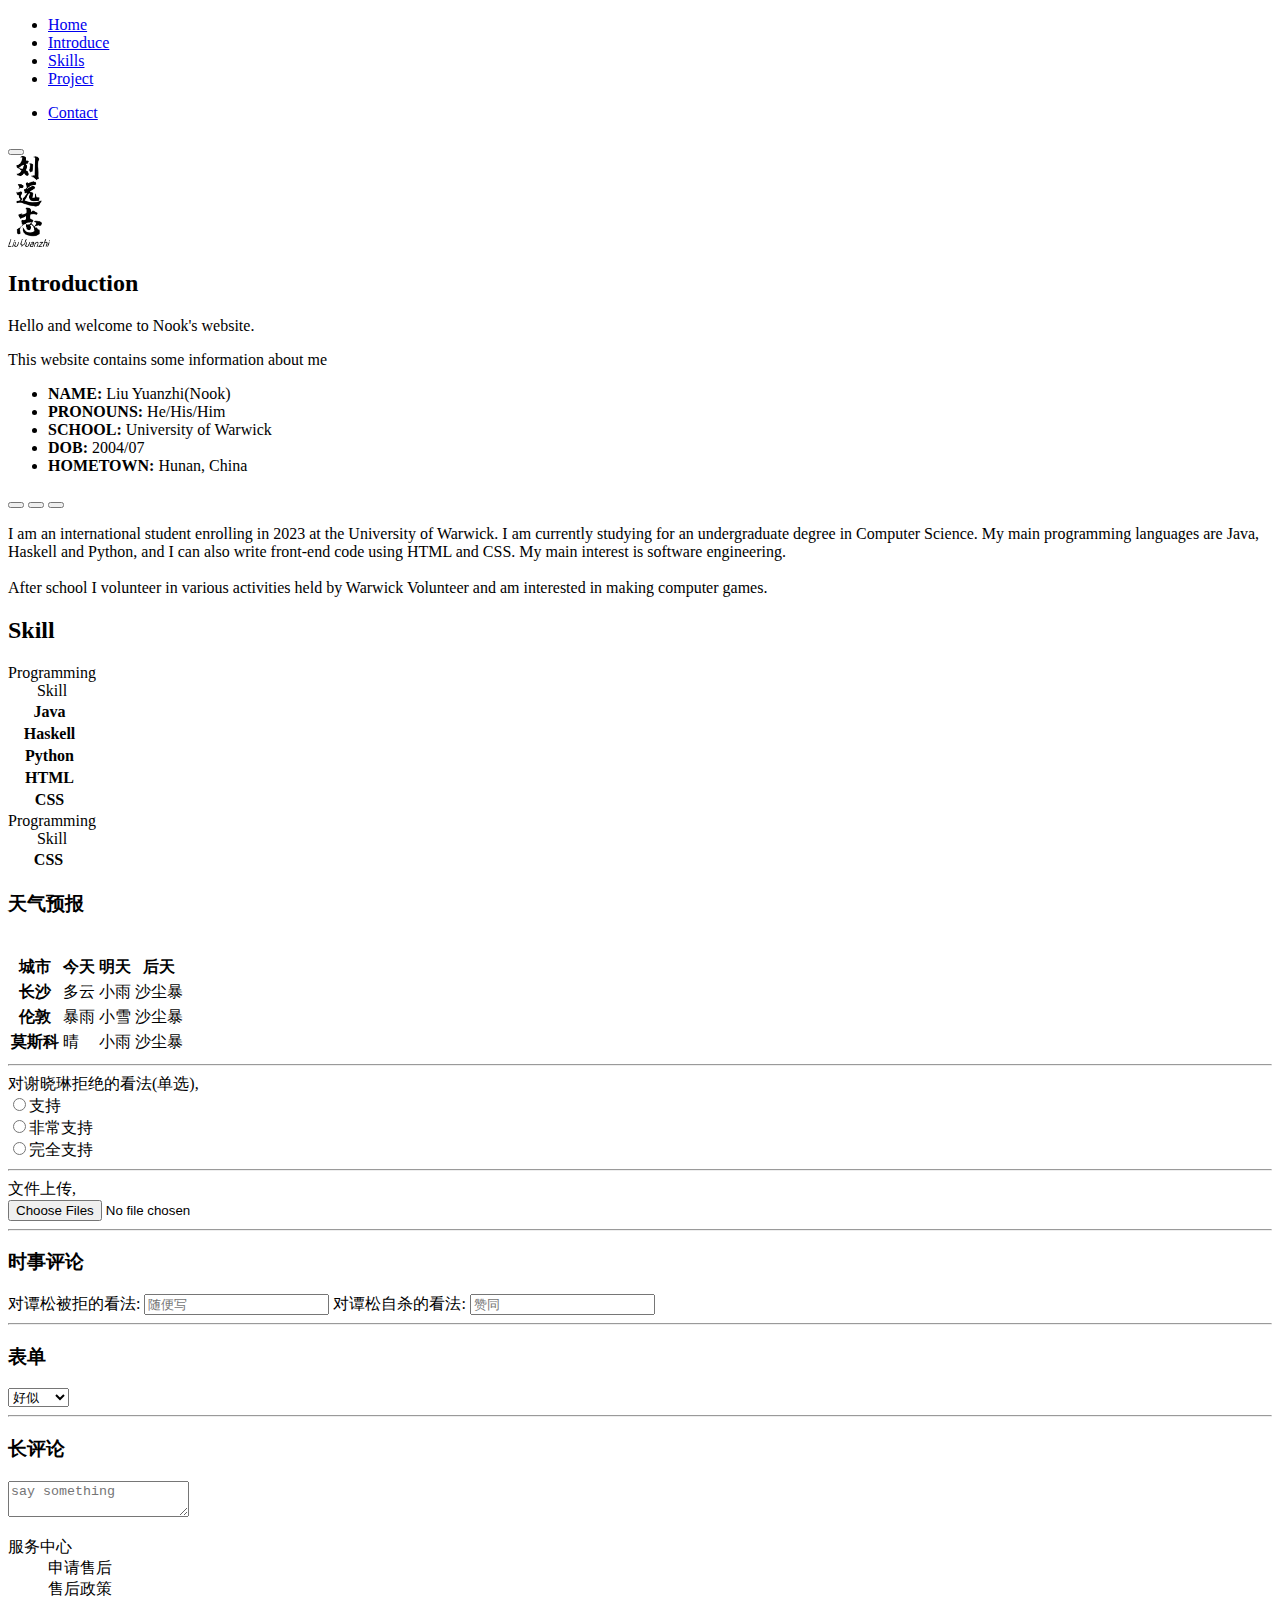
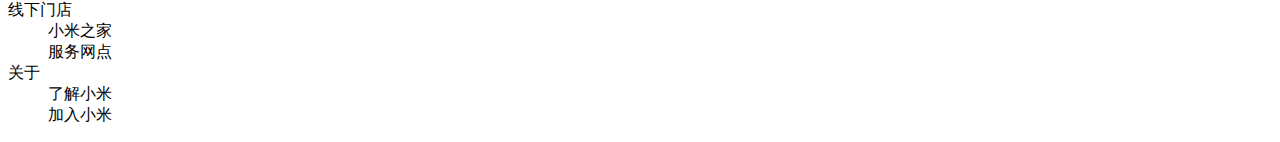
==== index.html @ c507ceda "Add files via upload" ====
<!DOCTYPE html>
<html lang="en">

<!-- Title of page tag/标签页标题-->
<head>
    <meta charset="UTF-8">
    <meta name="viewport" content="width=device-width, initial-scale=1.0">
    <title>Yuanzhi Liu</title>

    <!-- CSS风格文件 -->
    <link href="css/index.css" rel="stylesheet" />

    <!-- 表格文件 -->
    <link href="asset/chart/charts.min.css" rel="stylesheet" />

    <!-- 图标文件 -->
    <link href="asset/css/fontawesome.css" rel="stylesheet" />
    <link href="asset/css/brands.css" rel="stylesheet" />
    <link href="asset/css/regular.css" rel="stylesheet" />
    <link href="asset/css/solid.css" rel="stylesheet" />


</head>


<body>

    <!-- 顶部导航栏(左侧) -->
    <div class="topNavi" id="1">

        <ul class="topLeft">
            <li><a class="home" href="#1">Home</a></li>
            <li><a href="#2">Introduce</a></li>
            <li><a href="#3">Skills</a></li>
            <li><a href="#4">Project</a></li>
        </ul>

        <ul class="topRight">
            <li><a href="contact.html">Contact</a></li>
        </ul>
    </div>

    <!-- 返回顶部按钮 -->
    <div>
        <a href="#1" id="up"><button><i class="fa-solid fa-arrow-up fa-lg"></i></button></a>
    </div>



    <!-- 首页 书法名字 -->
    <div class="name">
        <img src="images/name.png" height="90.5VH" alt="my name" />
    </div>

    <!-- 网页介绍 Introduction -->
    <div class="intro" id="2">
        <h2>Introduction</h2>
            <p>Hello and welcome to Nook's website.</p>
            <p>This website contains some information about me</p>
    </div>

    <!-- 个人介绍 About -->
    <div class="about">

        <!-- 个人介绍 左侧 -->
        <div class="aboutLeft">

            <!-- 信息栏 -->
            <ul>
                <li> <b>NAME:</b>       <span class="tableR">Liu Yuanzhi(Nook)</span></li>
                <li> <b>PRONOUNS:</b>   <span class="tableR">He/His/Him</span></li>
                <li> <b>SCHOOL:</b>     <span class="tableR">University of Warwick</span></li>
                <li> <b>DOB:</b>        <span class="tableR">2004/07</span></li>
                <li> <b>HOMETOWN:</b>   <span class="tableR">Hunan, China</span></li>
            </ul>

            <!-- 按钮栏 -->
            <div class="btn">
                <a href="https://github.com/Nook001"><button><i class="fa-brands fa-github"></i></button></a>
                <a href="https://www.linkedin.com/in/%E8%BF%9C%E5%BF%97-%E5%88%98-539146252/"><button><i class="fa-brands fa-linkedin-in"></i></button></a>
                <a href="mailto:Nook_lyz@outlook.com"><button><i class="fa-regular fa-envelope"></i></button></a>
            </div>
        </div>

        <!-- 个人介绍 右侧 -->
        <p>
            I am an international student enrolling in 2023 at the University of Warwick.
            I am currently studying for an undergraduate degree in Computer Science.
            My main programming languages are Java, Haskell and Python,
            and I can also write front-end code using HTML and CSS.
            My main interest is software engineering.<br><br>

            After school I volunteer in various activities held by Warwick Volunteer and am interested in making computer games.
        </p>
    </div>

    <!-- LeetCode数据 -->
    <div class="skill">
        <h2>Skill</h2>

        <div class="chart">

            <table class="charts-css bar show-labels show-primary-axis data-spacing-5">
                <caption>Programming Skill</caption>
                <tbody>
                    <tr>
                        <th scope="row"> Java </th>
                        <td style="--size: 0.85;"></td>
                    </tr>

                    <tr>
                        <th scope="row"> Haskell </th>
                        <td style="--size: 0.7;"></td>
                    </tr>

                    <tr>
                        <th scope="row"> Python </th>
                        <td style="--size: 0.67;"></td>
                    </tr>

                    <tr>
                        <th scope="row"> HTML </th>
                        <td style="--size: 0.65;"></td>
                    </tr>

                    <tr>
                        <th scope="row"> CSS </th>
                        <td style="--size: 0.65;"></td>
                    </tr>
                </tbody>
            </table>

            <table class="charts-css bar show-labels show-primary-axis data-spacing-5">
                <caption>Programming Skill</caption>
                <tbody>
                    <tr>
                        <th scope="row"> CSS </th>
                        <td style="--size: 0.65;"></td>
                    </tr>
                </tbody>
            </table>

        </div>

    </div>

    <h3>天气预报</h3>
    <table>
        <thead>
        <tr>
            <th>城市</th>
            <th>今天</th>
            <th>明天</th>
            <th>后天</th>
        </tr>
        </thead>

        <tbody>
        <tr>
            <th>长沙</th>
            <td>多云</td>
            <td>小雨</td>
            <td>沙尘暴</td>
        </tr>
            
        <tr>
            <th>伦敦</th>
            <td>暴雨</td>
            <td>小雪</td>
            <td>沙尘暴</td>
        </tr>

        <tr>
            <th>莫斯科</th>
            <td>晴</td>
            <td>小雨</td>
            <td>沙尘暴</td>
        </tr>
        </tbody><br>
    </table><hr>




    对谢晓琳拒绝的看法(单选),<br>
    <label><input type="radio" name="refuse" id="4">支持</label><br>
    <label><input type="radio" name="refuse" id="5">非常支持</label><br>
    <label><input type="radio" name="refuse" id="6">完全支持</label><hr>
        
    文件上传,<br>
    <input type="file" multiple><hr>


    <h3>时事评论</h3>
        对谭松被拒的看法: <input type="text" placeholder="随便写">
        对谭松自杀的看法: <input type="text" placeholder="赞同"><hr>


    <h3>表单</h3>
    <select>
        <option selected>好似</option>
        <option>好似喵</option>
        <option>好似捏</option>
    </select><hr>


    <h3>长评论</h3>
    <textarea placeholder="say something"></textarea>


    <dl>
        <dt>服务中心</dt>
        <dd>申请售后</dd>
        <dd>售后政策</dd>

        <dt>线下门店</dt>
        <dd>小米之家</dd>
        <dd>服务网点</dd>

        <dt>关于</dt>
        <dd>了解小米</dd>
        <dd>加入小米</dd>
    </dl>

    <script src="js/index.js"></script>
</body>
</html>
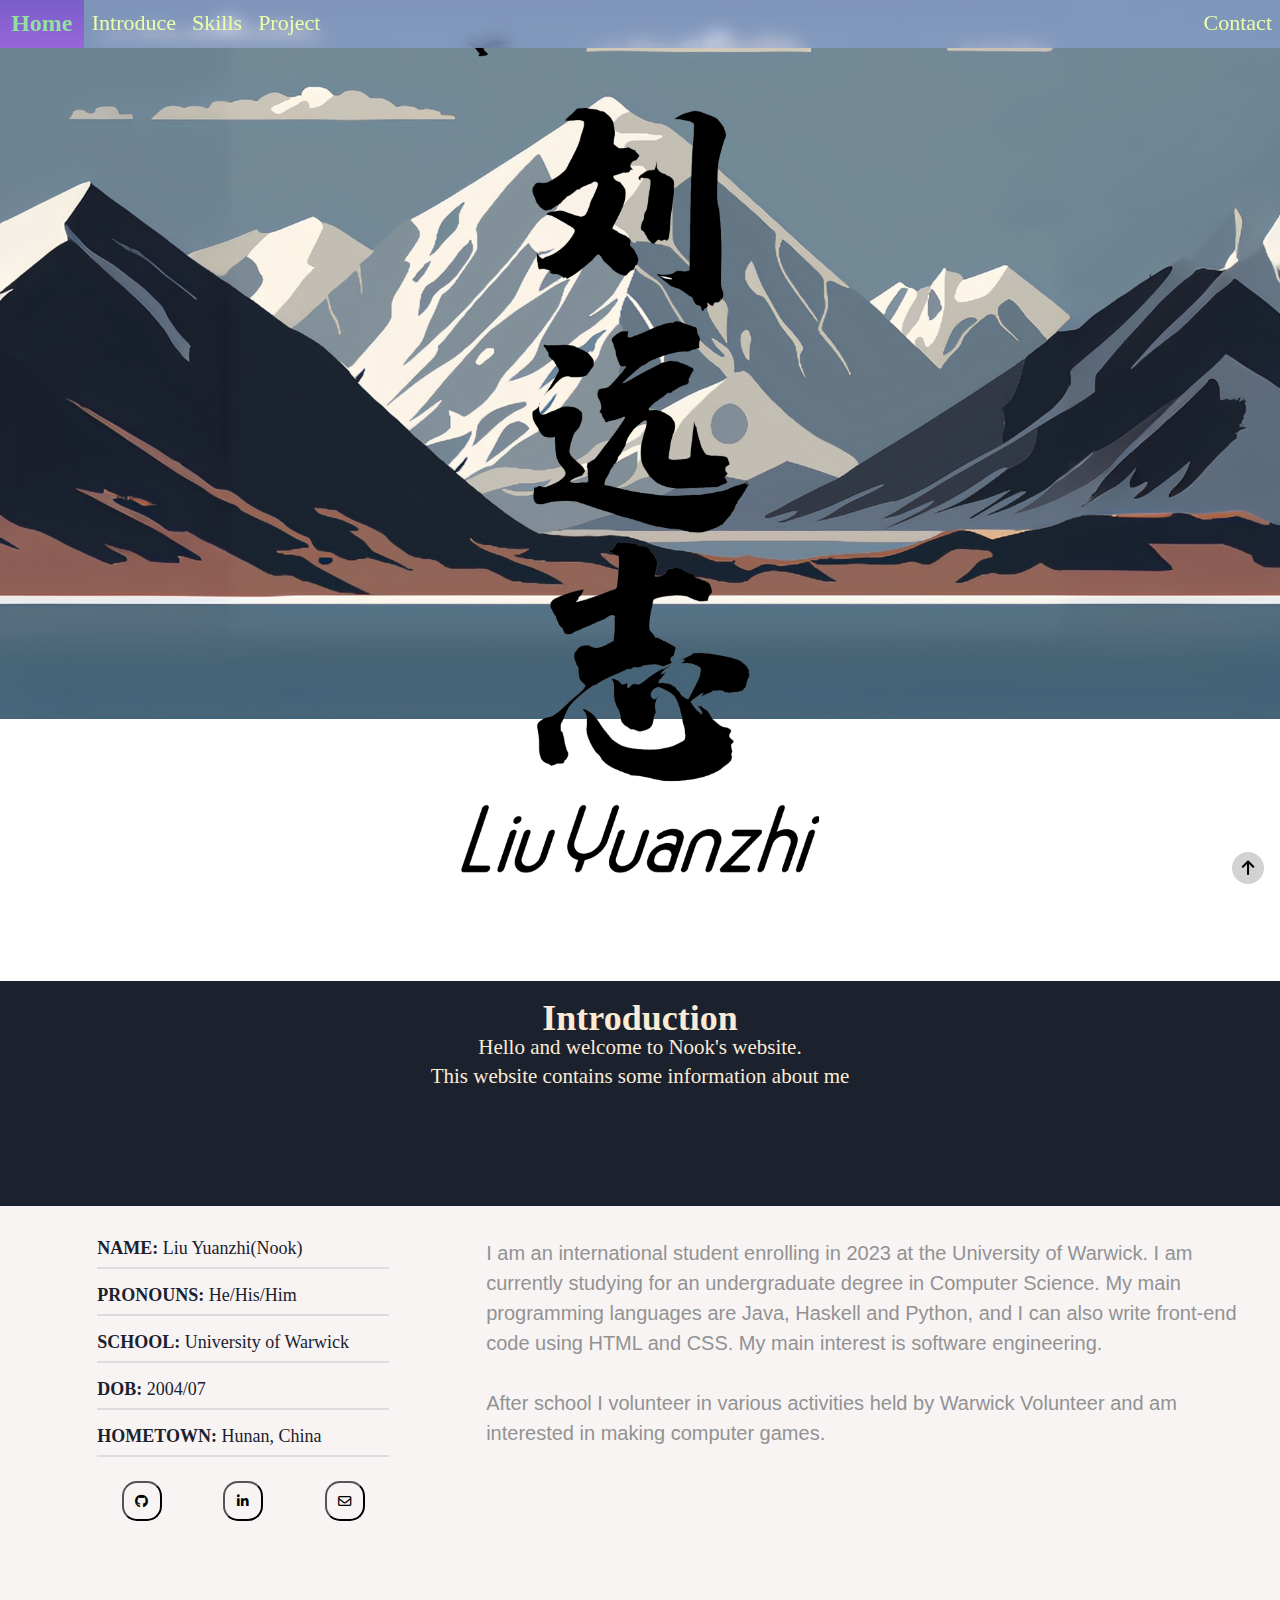
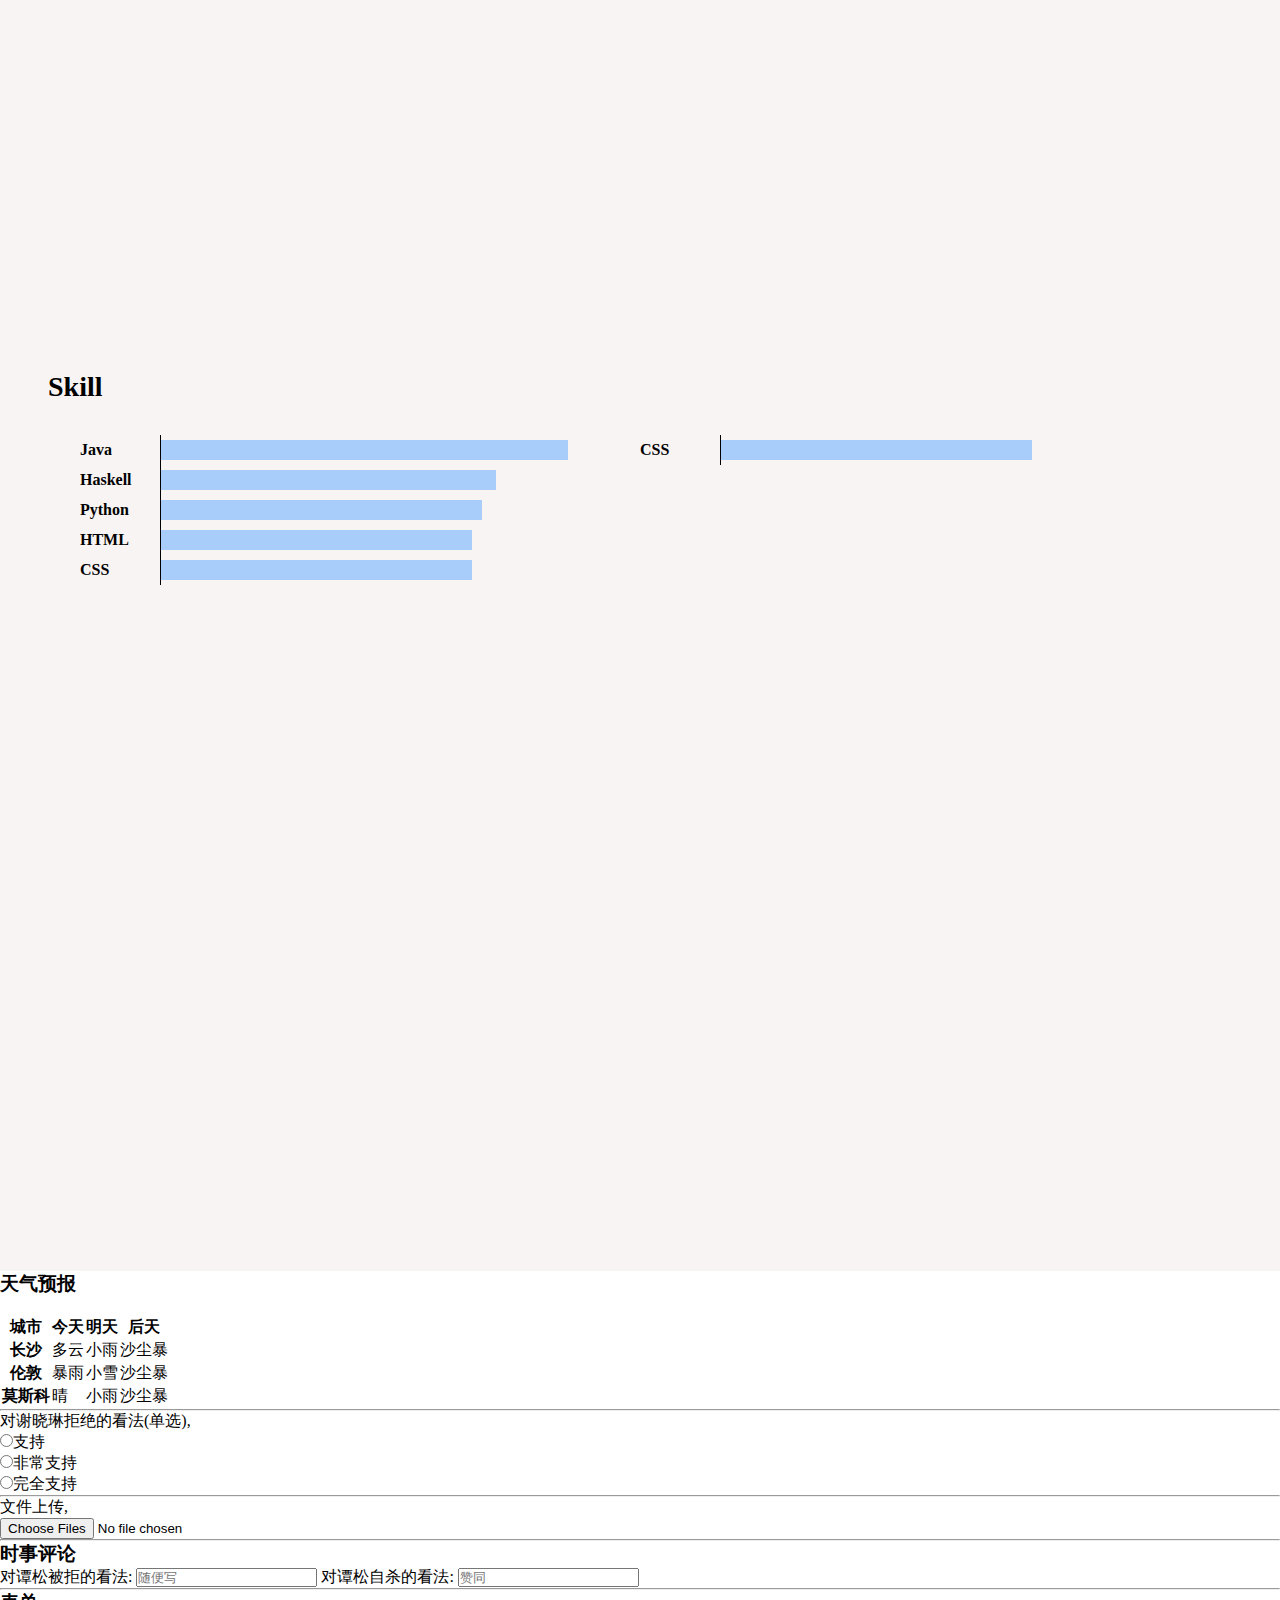
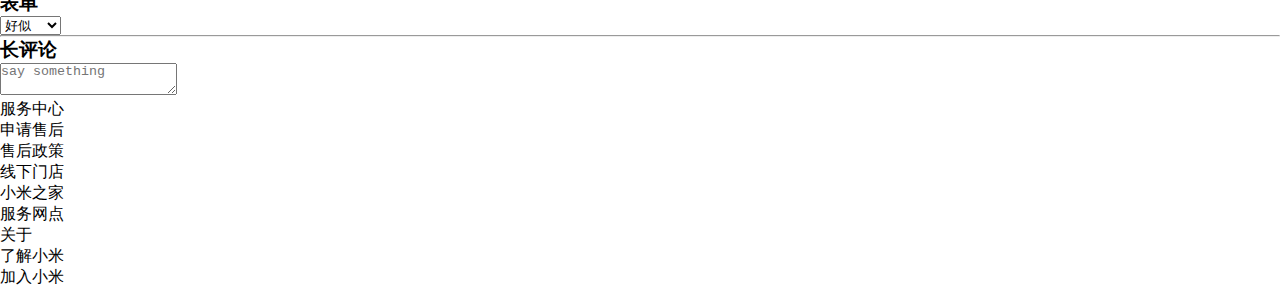
==== commit c2f33056: "Add files via upload" ====
--- a/index.html
+++ b/index.html
@@ -95,7 +95,7 @@
     </div>
 
     <!-- LeetCode数据 -->
-    <div class="skill">
+    <div class="skill" id="3">
         <h2>Skill</h2>
 
         <div class="chart">
--- a/css/index.css
+++ b/css/index.css
@@ -0,0 +1,301 @@
+html,body{
+    width: 100%;
+    height: 100%;
+    scroll-behavior: smooth;
+}
+
+
+
+/*
+背景图片
+*/
+body {
+    background-image: url("../images/moutain2.png");
+    background-size: 100% auto;
+    background-repeat: no-repeat;
+    background-position: top center;
+    background-attachment: fixed;
+}
+
+
+/*
+顶部导航栏(左侧)
+*/
+.topNavi {
+    display: flex;
+    justify-content: space-between;
+    /* 位置固定在顶部 */
+    position: absolute;
+    /* 填充宽度 高度*/
+    width: 100%;
+    height: 3rem;
+    /* 背景框毛玻璃效果 */
+    backdrop-filter: blur(8px);
+    -webkit-backdrop-filter: blur(8px);
+    /* 背景框颜色 */
+    background-color: rgb(144,168,225, 0.5);
+}
+.topLeft {
+    /* 左侧占比 */
+    flex: 1;
+    /* 横向排列 */
+    display: flex;
+    flex-direction: row;
+    /* 去除点 */
+    list-style: none;
+    /* 高度 */
+    height: 3rem;
+}
+.topLeft li {
+    height: 3rem;
+}
+/* Home键背景 */
+.topLeft li:first-child {
+    background: linear-gradient(rgb(114, 41, 214, 0.5), rgb(170, 70, 238, 0.6));  /* 背景色 */
+}
+/* Home键 属性 */
+.topLeft li:first-child a {
+    display: block;
+    padding: 0.65rem 0.7rem;   /* 文字 高度/宽度 */
+    color: #90E1A0;             /* 文字颜色 */
+    font: bold 24px STXihei, "Microsoft YaHei";
+    text-decoration: none;
+}
+.topRight {
+    /* 右侧占比 */
+    flex: 1;
+    /* 横向排列 */
+    float: right;
+    /* 去除点 */
+    list-style: none;
+    /* 高度 */
+    height: 3rem;
+    /* 右侧对齐 */
+    display: flex;
+    justify-content: flex-end;
+}
+.topRight li {
+    height: 3rem;
+}
+/* 其他按键 属性 */
+.topNavi a {
+    transition: all 400ms;
+    display: block;     /* 把链接显示为块元素可使整个链接区域可点击 */
+    padding: 0.65rem 0.5rem;   /* 文字 高度/宽度 */
+    color: #ecffa8;     /* 文字颜色 */
+    font: 22px STXihei, "Microsoft YaHei";
+    text-decoration-line: none;     /* 去除下划线 */
+}
+/* 其他按键 选中效果 */
+.topNavi a:hover:not(.home){
+    height: 1.7rem;
+    /* 圆角 */
+    border-radius: 30px;
+    /* 背景变色 */
+    background-color: rgb(106, 136, 205);
+    /* 下划线 */
+    text-decoration: underline #ecffa8;
+    /* 动画时间 */
+    transition: all 250ms;
+}
+
+
+
+/*
+回到顶部
+*/
+/* 位置 */
+#up {
+    position: fixed;
+    bottom: 1rem;
+    right: 1rem;
+}
+/* 大小 */
+#up button {
+    height: 2rem;
+    width: 2rem;
+    border-radius: 3rem;
+    border-color: rgb(174, 174, 174, 0);
+    background-color: rgb(210, 210, 210);
+    cursor: pointer;
+}
+/* 选中效果 */
+#up button:hover {
+    background-color: rgb(57, 57, 57);
+    color: white;
+}
+
+
+/*
+书法名字
+*/
+.name {
+    height: 85VH;
+    padding: 12VH;
+    text-align: center;
+}
+.name img {
+    padding: 0;
+    height: 89.5VH;
+    max-height: 100%;
+}
+
+
+
+/*
+网页介绍 Introduction
+*/
+/* 介绍 背景 */
+.intro {
+    height: 25VH;
+    background-color: rgb(27, 33, 45);     /* 背景色 */
+}
+/* 介绍 标题 */
+.intro h2 {
+    padding-top: 1rem;  /* 离边框顶部高度 */
+    width: 100%;    /* 宽度 */
+    height: 2rem;   /* 高度 */
+    text-align: center;     /* 居中 */
+    font: bold 36px STXihei, "Microsoft YaHei";    /* 字体 */
+    color: antiquewhite;
+}
+/* 介绍 内容 */
+.intro p {
+    padding-top: 0.5rem;
+    width: 100%;
+    text-align: center;
+    font: 21px/1.0 STXihei, "Microsoft YaHei";
+    color: antiquewhite;
+}
+
+
+/*
+个人介绍 About
+*/
+/* 介绍 背景 */
+.about {
+    display: flex;
+    width: 100%;
+    height: 85VH;
+    margin: 0;
+    padding: 0;
+    background-color: rgb(248,244,244);     /* 背景色 */
+}
+/* 介绍 左侧 */
+.aboutLeft {
+    flex: 1;
+    margin-top: 1rem;  /* 离边框顶部距离 */
+    width: 100%;
+}
+/* 信息栏 */
+.about ul {
+    width: 60%;      /* 总宽度 */
+    margin: 0 20%;   /* 两侧空白 */
+}
+.about li {
+    list-style: none;   /* 去除li的点 */
+    padding-top: 1rem;  /* 行距 */
+    padding-bottom: 0.5rem; /* 下划线距离 */
+    text-align: left;   /* 左侧对齐 */
+    font: 18px STXihei, "Microsoft YaHei";
+    color: rgb(27, 33, 45);
+    border-bottom: 2px solid rgb(220,220,220);  /* 下划线 */
+}
+/* 按钮栏 位置*/
+.btn {
+    margin: 1.5rem 25%;
+    display: flex;
+    justify-content: space-between; /* 均匀排列 */
+}
+/* 按钮栏 属性 */
+.btn button {
+    height: 2.5rem;
+    width: 2.5rem;
+    cursor: pointer;
+    background-color: rgb(248,244,244);
+    border-radius: 15px;    /* 圆角 */
+    border-color: black;    /* 边框颜色 */
+    transition: all 270ms;  /* 动画速度 */
+}
+/* 按钮栏 选中效果 */
+.btn button:hover {
+    color: white;
+    background-color: black;
+    transform: scale(1.25) translateY(-5px);    /* 放大 上移 */
+    transition: all 270ms;
+}
+/* 介绍 右侧 */
+.about p {
+    flex: 1.6;  /* Set left-right ratio in golden ratio 1:1.6 */
+    width: 100%;
+    margin-left: 0;
+    margin-right: 1rem;
+    margin-top: 2rem;
+    text-align: left;   /* 左侧对齐 */
+    font: 20px/1.5 Tahoma,Helvetica,Arial,'宋体',sans-serif;
+    color: rgb(146,146,146);
+    overflow: hidden;
+}
+/* slide in anime */
+.about-l-animation {
+    animation: slideL 1.3s 1;
+}
+.about-p-animation {
+    /* 动画 */
+    animation: slideP 1.3s 1;
+}
+@keyframes slideP {
+    from {
+        margin-top: 10%;
+        opacity: 0;
+    }
+    to {
+        margin-top: 2rem;
+        opacity: 100%;
+    }
+}
+@keyframes slideL {
+    from {
+        margin-top: 10%;
+        opacity: 0;
+    }
+    to {
+        margin-top: 1rem;
+        opacity: 100%;
+    }
+}
+
+/*
+LeetCode数据
+*/
+/*  */
+.skill {
+    width: 100%;
+    height: 100VH;
+    margin: 0;
+    background-color: rgb(248,244,244);     /* 背景色 */
+}
+.skill h2 {
+    margin-left: 3rem;
+    font: bold 28px STXihei, "Microsoft YaHei";    /* 字体 */
+}
+
+.chart {
+    display: flex;
+    justify-content: space-between;
+
+    margin: 2rem 5rem;
+}
+
+.chart .bar {
+    --color: rgba(90,165,255,0.5);
+}
+
+
+
+
+
+*{
+    margin: 0;
+    padding: 0;
+}
--- a/asset/chart/charts.min.css
+++ b/asset/chart/charts.min.css
@@ -0,0 +1 @@
+@property --color-1{syntax:"<color>";initial-value:transparent;inherits:true}@property --color-2{syntax:"<color>";initial-value:transparent;inherits:true}@property --color-3{syntax:"<color>";initial-value:transparent;inherits:true}@property --color-4{syntax:"<color>";initial-value:transparent;inherits:true}@property --color-5{syntax:"<color>";initial-value:transparent;inherits:true}@property --color-6{syntax:"<color>";initial-value:transparent;inherits:true}@property --color-7{syntax:"<color>";initial-value:transparent;inherits:true}@property --color-8{syntax:"<color>";initial-value:transparent;inherits:true}@property --color-9{syntax:"<color>";initial-value:transparent;inherits:true}@property --color-10{syntax:"<color>";initial-value:transparent;inherits:true}@property --color{syntax:"<color>";inherits:true}@property --chart-bg-color{syntax:"<color>";inherits:true}@property --aspect-ratio{syntax:"<ratio>";initial-value:auto;inherits:true}@property --labels-size{syntax:"<length>";initial-value:0;inherits:true}@property --labels-align-block{syntax:"<string>";inherits:true}@property --labels-align-inline{syntax:"<string>";inherits:true}@property --primary-axis-width{syntax:"<length>";initial-value:1px;inherits:true}@property --secondary-axes-width{syntax:"<length>";initial-value:1px;inherits:true}@property --data-axes-width{syntax:"<length>";initial-value:1px;inherits:true}@property --legend-border-width{syntax:"<length>";initial-value:1px;inherits:true}@property --primary-axis-style{syntax:"<line-style>";initial-value:solid;inherits:true}@property --secondary-axes-style{syntax:"<line-style>";initial-value:solid;inherits:true}@property --data-axes-style{syntax:"<line-style>";initial-value:solid;inherits:true}@property --legend-border-style{syntax:"<line-style>";initial-value:solid;inherits:true}@property --primary-axis-color{syntax:"<color>";initial-value:transparent;inherits:true}@property --secondary-axes-color{syntax:"<color>";initial-value:transparent;inherits:true}@property --data-axes-color{syntax:"<color>";initial-value:transparent;inherits:true}@property --legend-border-color{syntax:"<color>";initial-value:transparent;inherits:true}@property --start{syntax:"<number>";inherits:true}@property --end{syntax:"<number>";inherits:true}@property --size{syntax:"<number>";inherits:true}@property --line-size{syntax:"<number>";inherits:true}.charts-css{--color-1:rgba(240,50,50,.75);--color-2:rgba(255,180,50,.75);--color-3:rgba(255,220,90,.75);--color-4:rgba(100,210,80,.75);--color-5:rgba(90,165,255,.75);--color-6:rgba(170,90,240,.75);--color-7:hsla(0,0%,71%,.75);--color-8:hsla(0,0%,43%,.75);--color-9:hsla(40,26%,55%,.75);--color-10:rgba(130,50,20,.75);--chart-bg-color:#f5f5f5;--primary-axis-color:#000;--primary-axis-style:solid;--primary-axis-width:1px;--secondary-axes-color:rgba(0,0,0,.15);--secondary-axes-style:solid;--secondary-axes-width:1px;--data-axes-color:rgba(0,0,0,.15);--data-axes-style:solid;--data-axes-width:1px;--legend-border-color:#c8c8c8;--legend-border-style:solid;--legend-border-width:1px;border:0;display:block;height:100%;margin:0 auto;padding:0;position:relative;-webkit-print-color-adjust:exact;print-color-adjust:exact;width:100%}.charts-css,.charts-css *,.charts-css ::after,.charts-css ::before,.charts-css::after,.charts-css::before{-webkit-box-sizing:border-box;box-sizing:border-box}table.charts-css{background-color:transparent;border-collapse:collapse;border-spacing:0;empty-cells:show;overflow:initial}table.charts-css caption,table.charts-css colgroup,table.charts-css tbody,table.charts-css td,table.charts-css th,table.charts-css thead,table.charts-css tr{background-color:transparent;border:0;display:block;margin:0;padding:0}.charts-css.area.show-labels th.hide-label,.charts-css.area.show-labels tr.hide-label th,.charts-css.area:not(.show-labels) tbody tr th,.charts-css.bar.show-labels th.hide-label,.charts-css.bar.show-labels tr.hide-label th,.charts-css.bar:not(.show-labels) tbody tr th,.charts-css.column.show-labels th.hide-label,.charts-css.column.show-labels tr.hide-label th,.charts-css.column:not(.show-labels) tbody tr th,.charts-css.hide-data .data,.charts-css.hide-data .data:not(:focus):not(:focus-within),.charts-css.line.show-labels th.hide-label,.charts-css.line.show-labels tr.hide-label th,.charts-css.line:not(.show-labels) tbody tr th,.charts-css.pie tbody tr th,.charts-css.polar tbody tr,.charts-css.radar tbody tr,.charts-css.radial tbody tr,.charts-css:not(.show-heading) caption,table.charts-css colgroup,table.charts-css tfoot,table.charts-css thead{clip:rect(0,0,0,0);border:0;-webkit-clip-path:inset(50%);clip-path:inset(50%);height:1px;margin:-1px;overflow:hidden;padding:0;position:absolute;white-space:nowrap;width:1px}table.charts-css tbody{position:relative}ol.charts-css,ul.charts-css{list-style-type:none}ol.charts-css li,ul.charts-css li{border:0;margin:0;padding:0}.charts-css.show-heading caption{display:block;width:100%}.charts-css.area tbody tr td:nth-of-type(10n+1)::before,.charts-css.bar tbody tr:nth-of-type(10n+1) td,.charts-css.bar.multiple tbody tr td:nth-of-type(10n+1),.charts-css.column tbody tr:nth-of-type(10n+1) td,.charts-css.column.multiple tbody tr td:nth-of-type(10n+1),.charts-css.line tbody tr td:nth-of-type(10n+1)::before{background:var(--color,var(--color-1))}.charts-css.pie tbody tr:nth-of-type(10n+1) td,.charts-css.pie.multiple tbody tr td:nth-of-type(10n+1){--c:var(--color,var(--color-1,transparent))}.charts-css.area tbody tr td:nth-of-type(10n+2)::before,.charts-css.bar tbody tr:nth-of-type(10n+2) td,.charts-css.bar.multiple tbody tr td:nth-of-type(10n+2),.charts-css.column tbody tr:nth-of-type(10n+2) td,.charts-css.column.multiple tbody tr td:nth-of-type(10n+2),.charts-css.line tbody tr td:nth-of-type(10n+2)::before{background:var(--color,var(--color-2))}.charts-css.pie tbody tr:nth-of-type(10n+2) td,.charts-css.pie.multiple tbody tr td:nth-of-type(10n+2){--c:var(--color,var(--color-2,transparent))}.charts-css.area tbody tr td:nth-of-type(10n+3)::before,.charts-css.bar tbody tr:nth-of-type(10n+3) td,.charts-css.bar.multiple tbody tr td:nth-of-type(10n+3),.charts-css.column tbody tr:nth-of-type(10n+3) td,.charts-css.column.multiple tbody tr td:nth-of-type(10n+3),.charts-css.line tbody tr td:nth-of-type(10n+3)::before{background:var(--color,var(--color-3))}.charts-css.pie tbody tr:nth-of-type(10n+3) td,.charts-css.pie.multiple tbody tr td:nth-of-type(10n+3){--c:var(--color,var(--color-3,transparent))}.charts-css.area tbody tr td:nth-of-type(10n+4)::before,.charts-css.bar tbody tr:nth-of-type(10n+4) td,.charts-css.bar.multiple tbody tr td:nth-of-type(10n+4),.charts-css.column tbody tr:nth-of-type(10n+4) td,.charts-css.column.multiple tbody tr td:nth-of-type(10n+4),.charts-css.line tbody tr td:nth-of-type(10n+4)::before{background:var(--color,var(--color-4))}.charts-css.pie tbody tr:nth-of-type(10n+4) td,.charts-css.pie.multiple tbody tr td:nth-of-type(10n+4){--c:var(--color,var(--color-4,transparent))}.charts-css.area tbody tr td:nth-of-type(10n+5)::before,.charts-css.bar tbody tr:nth-of-type(10n+5) td,.charts-css.bar.multiple tbody tr td:nth-of-type(10n+5),.charts-css.column tbody tr:nth-of-type(10n+5) td,.charts-css.column.multiple tbody tr td:nth-of-type(10n+5),.charts-css.line tbody tr td:nth-of-type(10n+5)::before{background:var(--color,var(--color-5))}.charts-css.pie tbody tr:nth-of-type(10n+5) td,.charts-css.pie.multiple tbody tr td:nth-of-type(10n+5){--c:var(--color,var(--color-5,transparent))}.charts-css.area tbody tr td:nth-of-type(10n+6)::before,.charts-css.bar tbody tr:nth-of-type(10n+6) td,.charts-css.bar.multiple tbody tr td:nth-of-type(10n+6),.charts-css.column tbody tr:nth-of-type(10n+6) td,.charts-css.column.multiple tbody tr td:nth-of-type(10n+6),.charts-css.line tbody tr td:nth-of-type(10n+6)::before{background:var(--color,var(--color-6))}.charts-css.pie tbody tr:nth-of-type(10n+6) td,.charts-css.pie.multiple tbody tr td:nth-of-type(10n+6){--c:var(--color,var(--color-6,transparent))}.charts-css.area tbody tr td:nth-of-type(10n+7)::before,.charts-css.bar tbody tr:nth-of-type(10n+7) td,.charts-css.bar.multiple tbody tr td:nth-of-type(10n+7),.charts-css.column tbody tr:nth-of-type(10n+7) td,.charts-css.column.multiple tbody tr td:nth-of-type(10n+7),.charts-css.line tbody tr td:nth-of-type(10n+7)::before{background:var(--color,var(--color-7))}.charts-css.pie tbody tr:nth-of-type(10n+7) td,.charts-css.pie.multiple tbody tr td:nth-of-type(10n+7){--c:var(--color,var(--color-7,transparent))}.charts-css.area tbody tr td:nth-of-type(10n+8)::before,.charts-css.bar tbody tr:nth-of-type(10n+8) td,.charts-css.bar.multiple tbody tr td:nth-of-type(10n+8),.charts-css.column tbody tr:nth-of-type(10n+8) td,.charts-css.column.multiple tbody tr td:nth-of-type(10n+8),.charts-css.line tbody tr td:nth-of-type(10n+8)::before{background:var(--color,var(--color-8))}.charts-css.pie tbody tr:nth-of-type(10n+8) td,.charts-css.pie.multiple tbody tr td:nth-of-type(10n+8){--c:var(--color,var(--color-8,transparent))}.charts-css.area tbody tr td:nth-of-type(10n+9)::before,.charts-css.bar tbody tr:nth-of-type(10n+9) td,.charts-css.bar.multiple tbody tr td:nth-of-type(10n+9),.charts-css.column tbody tr:nth-of-type(10n+9) td,.charts-css.column.multiple tbody tr td:nth-of-type(10n+9),.charts-css.line tbody tr td:nth-of-type(10n+9)::before{background:var(--color,var(--color-9))}.charts-css.pie tbody tr:nth-of-type(10n+9) td,.charts-css.pie.multiple tbody tr td:nth-of-type(10n+9){--c:var(--color,var(--color-9,transparent))}.charts-css.area tbody tr td:nth-of-type(10n+10)::before,.charts-css.bar tbody tr:nth-of-type(10n+10) td,.charts-css.bar.multiple tbody tr td:nth-of-type(10n+10),.charts-css.column tbody tr:nth-of-type(10n+10) td,.charts-css.column.multiple tbody tr td:nth-of-type(10n+10),.charts-css.line tbody tr td:nth-of-type(10n+10)::before{background:var(--color,var(--color-10))}.charts-css.pie tbody tr:nth-of-type(10n+10) td,.charts-css.pie.multiple tbody tr td:nth-of-type(10n+10){--c:var(--color,var(--color-10,transparent))}.charts-css .data{display:-webkit-box;display:-ms-flexbox;display:flex}.charts-css.show-data-on-hover .data{opacity:0;-webkit-transition-duration:.3s;transition-duration:.3s}.charts-css.pie.show-data-on-hover tbody:hover .data,.charts-css.polar.show-data-on-hover tbody:hover .data,.charts-css.radar.show-data-on-hover tbody:hover .data,.charts-css.radial.show-data-on-hover tbody:hover .data,.charts-css.show-data-on-hover tr:hover .data{opacity:1;-webkit-transition-duration:.3s;transition-duration:.3s}.charts-css.bar.data-center tbody tr td,.charts-css.column.data-center tbody tr td{--data-position:center}.charts-css.bar.data-end.reverse tbody tr td,.charts-css.bar.data-outside.reverse tbody tr td,.charts-css.bar.data-start:not(.reverse) tbody tr td,.charts-css.column.data-end:not(.reverse) tbody tr td,.charts-css.column.data-outside:not(.reverse) tbody tr td,.charts-css.column.data-start.reverse tbody tr td{--data-position:flex-start}.charts-css.bar.data-end:not(.reverse) tbody tr td,.charts-css.bar.data-outside:not(.reverse) tbody tr td,.charts-css.bar.data-start.reverse tbody tr td,.charts-css.column.data-end.reverse tbody tr td,.charts-css.column.data-outside.reverse tbody tr td,.charts-css.column.data-start:not(.reverse) tbody tr td{--data-position:flex-end}.charts-css.bar.data-outside:not(.reverse) tbody tr td .data{-webkit-transform:translateX(100%);transform:translateX(100%)}.charts-css.bar.data-outside.reverse tbody tr td .data{-webkit-transform:translateX(-100%);transform:translateX(-100%)}.charts-css.column.data-outside:not(.reverse) tbody tr td .data,.charts-css.column:not(.reverse) tbody tr td .data.outside{-webkit-transform:translateY(-100%);transform:translateY(-100%)}.charts-css.column.data-outside.reverse tbody tr td .data,.charts-css.column.reverse tbody tr td .data.outside{-webkit-transform:translateY(100%);transform:translateY(100%)}.charts-css.area.reverse tbody tr td .data.inside,.charts-css.area.reverse tbody tr td.inside .data,.charts-css.area:not(.reverse) tbody tr td .data.inside,.charts-css.area:not(.reverse) tbody tr td.inside .data,.charts-css.bar.reverse tbody tr td .data.inside,.charts-css.bar.reverse tbody tr td.inside .data,.charts-css.bar:not(.reverse) tbody tr td .data.inside,.charts-css.bar:not(.reverse) tbody tr td.inside .data,.charts-css.column.reverse tbody tr td .data.inside,.charts-css.column.reverse tbody tr td.inside .data,.charts-css.column:not(.reverse) tbody tr td .data.inside,.charts-css.column:not(.reverse) tbody tr td.inside .data,.charts-css.line.reverse tbody tr td .data.inside,.charts-css.line.reverse tbody tr td.inside .data,.charts-css.line:not(.reverse) tbody tr td .data.inside,.charts-css.line:not(.reverse) tbody tr td.inside .data{-webkit-transform:unset;transform:unset}.charts-css.bar{--labels-size:80px}.charts-css.area:not(.show-labels),.charts-css.bar:not(.show-labels),.charts-css.column:not(.show-labels),.charts-css.line:not(.show-labels){--labels-size:0}.charts-css.bar.show-labels tbody tr th{-webkit-box-orient:horizontal;-webkit-box-direction:normal;-webkit-box-align:var(--labels-align-block,center);-ms-flex-align:var(--labels-align-block,center);align-items:var(--labels-align-block,center);display:-webkit-box;display:-ms-flexbox;display:flex;-ms-flex-direction:row;flex-direction:row;gap:5px}.charts-css.bar.show-labels.reverse.reverse-labels tbody tr th,.charts-css.bar.show-labels:not(.reverse):not(.reverse-labels) tbody tr th{-webkit-box-pack:var(--labels-align-inline,flex-start);-ms-flex-pack:var(--labels-align-inline,flex-start);justify-content:var(--labels-align-inline,flex-start)}.charts-css.bar.show-labels.reverse:not(.reverse-labels) tbody tr th,.charts-css.bar.show-labels:not(.reverse).reverse-labels tbody tr th{-webkit-box-pack:var(--labels-align-inline,flex-end);-ms-flex-pack:var(--labels-align-inline,flex-end);justify-content:var(--labels-align-inline,flex-end)}.charts-css.area,.charts-css.column,.charts-css.line{--labels-size:1.5rem}.charts-css.area.show-labels tbody tr th,.charts-css.column.show-labels tbody tr th,.charts-css.line.show-labels tbody tr th{-webkit-box-orient:vertical;-webkit-box-direction:normal;-webkit-box-align:var(--labels-align-inline,center);-ms-flex-align:var(--labels-align-inline,center);align-items:var(--labels-align-inline,center);display:-webkit-box;display:-ms-flexbox;display:flex;-ms-flex-direction:column;flex-direction:column}.charts-css.area.show-labels.reverse.reverse-labels tbody tr th,.charts-css.area.show-labels:not(.reverse):not(.reverse-labels) tbody tr th,.charts-css.column.show-labels.reverse.reverse-labels tbody tr th,.charts-css.column.show-labels:not(.reverse):not(.reverse-labels) tbody tr th,.charts-css.line.show-labels.reverse.reverse-labels tbody tr th,.charts-css.line.show-labels:not(.reverse):not(.reverse-labels) tbody tr th{-webkit-box-pack:var(--labels-align-block,flex-end);-ms-flex-pack:var(--labels-align-block,flex-end);justify-content:var(--labels-align-block,flex-end)}.charts-css.area.show-labels.reverse:not(.reverse-labels) tbody tr th,.charts-css.area.show-labels:not(.reverse).reverse-labels tbody tr th,.charts-css.column.show-labels.reverse:not(.reverse-labels) tbody tr th,.charts-css.column.show-labels:not(.reverse).reverse-labels tbody tr th,.charts-css.line.show-labels.reverse:not(.reverse-labels) tbody tr th,.charts-css.line.show-labels:not(.reverse).reverse-labels tbody tr th{-webkit-box-pack:var(--labels-align-block,flex-start);-ms-flex-pack:var(--labels-align-block,flex-start);justify-content:var(--labels-align-block,flex-start)}.charts-css.area.labels-align-inline-start tbody tr th,.charts-css.bar.labels-align-inline-start tbody tr th,.charts-css.column.labels-align-inline-start tbody tr th,.charts-css.line.labels-align-inline-start tbody tr th{--labels-align-inline:flex-start}.charts-css.area.labels-align-inline-end tbody tr th,.charts-css.bar.labels-align-inline-end tbody tr th,.charts-css.column.labels-align-inline-end tbody tr th,.charts-css.line.labels-align-inline-end tbody tr th{--labels-align-inline:flex-end}.charts-css.area.labels-align-inline-center tbody tr th,.charts-css.bar.labels-align-inline-center tbody tr th,.charts-css.column.labels-align-inline-center tbody tr th,.charts-css.line.labels-align-inline-center tbody tr th{--labels-align-inline:center}.charts-css.area.labels-align-block-start tbody tr th,.charts-css.bar.labels-align-block-start tbody tr th,.charts-css.column.labels-align-block-start tbody tr th,.charts-css.line.labels-align-block-start tbody tr th{--labels-align-block:flex-start}.charts-css.area.labels-align-block-end tbody tr th,.charts-css.bar.labels-align-block-end tbody tr th,.charts-css.column.labels-align-block-end tbody tr th,.charts-css.line.labels-align-block-end tbody tr th{--labels-align-block:flex-end}.charts-css.area.labels-align-block-center tbody tr th,.charts-css.bar.labels-align-block-center tbody tr th,.charts-css.column.labels-align-block-center tbody tr th,.charts-css.line.labels-align-block-center tbody tr th{--labels-align-block:center}.charts-css.area.show-primary-axis:not(.reverse) tbody tr,.charts-css.column.show-primary-axis:not(.reverse) tbody tr,.charts-css.line.show-primary-axis:not(.reverse) tbody tr{-webkit-border-after:var(--primary-axis-width) var(--primary-axis-style) var(--primary-axis-color);border-block-end:var(--primary-axis-width) var(--primary-axis-style) var(--primary-axis-color)}.charts-css.area.show-primary-axis.reverse tbody tr,.charts-css.column.show-primary-axis.reverse tbody tr,.charts-css.line.show-primary-axis.reverse tbody tr{-webkit-border-before:var(--primary-axis-width) var(--primary-axis-style) var(--primary-axis-color);border-block-start:var(--primary-axis-width) var(--primary-axis-style) var(--primary-axis-color)}.charts-css.area.show-1-secondary-axes:not(.reverse) tbody tr,.charts-css.column.show-1-secondary-axes:not(.reverse) tbody tr,.charts-css.line.show-1-secondary-axes:not(.reverse) tbody tr{background-image:-webkit-gradient(linear,left top,left bottom,from(var(--secondary-axes-color)),to(transparent));background-image:linear-gradient(var(--secondary-axes-color) var(--secondary-axes-width),transparent var(--secondary-axes-width));background-size:100% calc(100% / 1)}.charts-css.area.show-1-secondary-axes.reverse tbody tr,.charts-css.column.show-1-secondary-axes.reverse tbody tr,.charts-css.line.show-1-secondary-axes.reverse tbody tr{background-image:-webkit-gradient(linear,left bottom,left top,from(var(--secondary-axes-color)),to(transparent));background-image:linear-gradient(0deg,var(--secondary-axes-color) var(--secondary-axes-width),transparent var(--secondary-axes-width));background-size:100% calc(100% / 1)}.charts-css.area.show-2-secondary-axes:not(.reverse) tbody tr,.charts-css.column.show-2-secondary-axes:not(.reverse) tbody tr,.charts-css.line.show-2-secondary-axes:not(.reverse) tbody tr{background-image:-webkit-gradient(linear,left top,left bottom,from(var(--secondary-axes-color)),to(transparent));background-image:linear-gradient(var(--secondary-axes-color) var(--secondary-axes-width),transparent var(--secondary-axes-width));background-size:100% calc(100% / 2)}.charts-css.area.show-2-secondary-axes.reverse tbody tr,.charts-css.column.show-2-secondary-axes.reverse tbody tr,.charts-css.line.show-2-secondary-axes.reverse tbody tr{background-image:-webkit-gradient(linear,left bottom,left top,from(var(--secondary-axes-color)),to(transparent));background-image:linear-gradient(0deg,var(--secondary-axes-color) var(--secondary-axes-width),transparent var(--secondary-axes-width));background-size:100% calc(100% / 2)}.charts-css.area.show-3-secondary-axes:not(.reverse) tbody tr,.charts-css.column.show-3-secondary-axes:not(.reverse) tbody tr,.charts-css.line.show-3-secondary-axes:not(.reverse) tbody tr{background-image:-webkit-gradient(linear,left top,left bottom,from(var(--secondary-axes-color)),to(transparent));background-image:linear-gradient(var(--secondary-axes-color) var(--secondary-axes-width),transparent var(--secondary-axes-width));background-size:100% calc(100% / 3)}.charts-css.area.show-3-secondary-axes.reverse tbody tr,.charts-css.column.show-3-secondary-axes.reverse tbody tr,.charts-css.line.show-3-secondary-axes.reverse tbody tr{background-image:-webkit-gradient(linear,left bottom,left top,from(var(--secondary-axes-color)),to(transparent));background-image:linear-gradient(0deg,var(--secondary-axes-color) var(--secondary-axes-width),transparent var(--secondary-axes-width));background-size:100% calc(100% / 3)}.charts-css.area.show-4-secondary-axes:not(.reverse) tbody tr,.charts-css.column.show-4-secondary-axes:not(.reverse) tbody tr,.charts-css.line.show-4-secondary-axes:not(.reverse) tbody tr{background-image:-webkit-gradient(linear,left top,left bottom,from(var(--secondary-axes-color)),to(transparent));background-image:linear-gradient(var(--secondary-axes-color) var(--secondary-axes-width),transparent var(--secondary-axes-width));background-size:100% calc(100% / 4)}.charts-css.area.show-4-secondary-axes.reverse tbody tr,.charts-css.column.show-4-secondary-axes.reverse tbody tr,.charts-css.line.show-4-secondary-axes.reverse tbody tr{background-image:-webkit-gradient(linear,left bottom,left top,from(var(--secondary-axes-color)),to(transparent));background-image:linear-gradient(0deg,var(--secondary-axes-color) var(--secondary-axes-width),transparent var(--secondary-axes-width));background-size:100% calc(100% / 4)}.charts-css.area.show-5-secondary-axes:not(.reverse) tbody tr,.charts-css.column.show-5-secondary-axes:not(.reverse) tbody tr,.charts-css.line.show-5-secondary-axes:not(.reverse) tbody tr{background-image:-webkit-gradient(linear,left top,left bottom,from(var(--secondary-axes-color)),to(transparent));background-image:linear-gradient(var(--secondary-axes-color) var(--secondary-axes-width),transparent var(--secondary-axes-width));background-size:100% calc(100% / 5)}.charts-css.area.show-5-secondary-axes.reverse tbody tr,.charts-css.column.show-5-secondary-axes.reverse tbody tr,.charts-css.line.show-5-secondary-axes.reverse tbody tr{background-image:-webkit-gradient(linear,left bottom,left top,from(var(--secondary-axes-color)),to(transparent));background-image:linear-gradient(0deg,var(--secondary-axes-color) var(--secondary-axes-width),transparent var(--secondary-axes-width));background-size:100% calc(100% / 5)}.charts-css.area.show-6-secondary-axes:not(.reverse) tbody tr,.charts-css.column.show-6-secondary-axes:not(.reverse) tbody tr,.charts-css.line.show-6-secondary-axes:not(.reverse) tbody tr{background-image:-webkit-gradient(linear,left top,left bottom,from(var(--secondary-axes-color)),to(transparent));background-image:linear-gradient(var(--secondary-axes-color) var(--secondary-axes-width),transparent var(--secondary-axes-width));background-size:100% calc(100% / 6)}.charts-css.area.show-6-secondary-axes.reverse tbody tr,.charts-css.column.show-6-secondary-axes.reverse tbody tr,.charts-css.line.show-6-secondary-axes.reverse tbody tr{background-image:-webkit-gradient(linear,left bottom,left top,from(var(--secondary-axes-color)),to(transparent));background-image:linear-gradient(0deg,var(--secondary-axes-color) var(--secondary-axes-width),transparent var(--secondary-axes-width));background-size:100% calc(100% / 6)}.charts-css.area.show-7-secondary-axes:not(.reverse) tbody tr,.charts-css.column.show-7-secondary-axes:not(.reverse) tbody tr,.charts-css.line.show-7-secondary-axes:not(.reverse) tbody tr{background-image:-webkit-gradient(linear,left top,left bottom,from(var(--secondary-axes-color)),to(transparent));background-image:linear-gradient(var(--secondary-axes-color) var(--secondary-axes-width),transparent var(--secondary-axes-width));background-size:100% calc(100% / 7)}.charts-css.area.show-7-secondary-axes.reverse tbody tr,.charts-css.column.show-7-secondary-axes.reverse tbody tr,.charts-css.line.show-7-secondary-axes.reverse tbody tr{background-image:-webkit-gradient(linear,left bottom,left top,from(var(--secondary-axes-color)),to(transparent));background-image:linear-gradient(0deg,var(--secondary-axes-color) var(--secondary-axes-width),transparent var(--secondary-axes-width));background-size:100% calc(100% / 7)}.charts-css.area.show-8-secondary-axes:not(.reverse) tbody tr,.charts-css.column.show-8-secondary-axes:not(.reverse) tbody tr,.charts-css.line.show-8-secondary-axes:not(.reverse) tbody tr{background-image:-webkit-gradient(linear,left top,left bottom,from(var(--secondary-axes-color)),to(transparent));background-image:linear-gradient(var(--secondary-axes-color) var(--secondary-axes-width),transparent var(--secondary-axes-width));background-size:100% calc(100% / 8)}.charts-css.area.show-8-secondary-axes.reverse tbody tr,.charts-css.column.show-8-secondary-axes.reverse tbody tr,.charts-css.line.show-8-secondary-axes.reverse tbody tr{background-image:-webkit-gradient(linear,left bottom,left top,from(var(--secondary-axes-color)),to(transparent));background-image:linear-gradient(0deg,var(--secondary-axes-color) var(--secondary-axes-width),transparent var(--secondary-axes-width));background-size:100% calc(100% / 8)}.charts-css.area.show-9-secondary-axes:not(.reverse) tbody tr,.charts-css.column.show-9-secondary-axes:not(.reverse) tbody tr,.charts-css.line.show-9-secondary-axes:not(.reverse) tbody tr{background-image:-webkit-gradient(linear,left top,left bottom,from(var(--secondary-axes-color)),to(transparent));background-image:linear-gradient(var(--secondary-axes-color) var(--secondary-axes-width),transparent var(--secondary-axes-width));background-size:100% calc(100% / 9)}.charts-css.area.show-9-secondary-axes.reverse tbody tr,.charts-css.column.show-9-secondary-axes.reverse tbody tr,.charts-css.line.show-9-secondary-axes.reverse tbody tr{background-image:-webkit-gradient(linear,left bottom,left top,from(var(--secondary-axes-color)),to(transparent));background-image:linear-gradient(0deg,var(--secondary-axes-color) var(--secondary-axes-width),transparent var(--secondary-axes-width));background-size:100% calc(100% / 9)}.charts-css.area.show-10-secondary-axes:not(.reverse) tbody tr,.charts-css.column.show-10-secondary-axes:not(.reverse) tbody tr,.charts-css.line.show-10-secondary-axes:not(.reverse) tbody tr{background-image:-webkit-gradient(linear,left top,left bottom,from(var(--secondary-axes-color)),to(transparent));background-image:linear-gradient(var(--secondary-axes-color) var(--secondary-axes-width),transparent var(--secondary-axes-width));background-size:100% calc(100% / 10)}.charts-css.area.show-10-secondary-axes.reverse tbody tr,.charts-css.column.show-10-secondary-axes.reverse tbody tr,.charts-css.line.show-10-secondary-axes.reverse tbody tr{background-image:-webkit-gradient(linear,left bottom,left top,from(var(--secondary-axes-color)),to(transparent));background-image:linear-gradient(0deg,var(--secondary-axes-color) var(--secondary-axes-width),transparent var(--secondary-axes-width));background-size:100% calc(100% / 10)}.charts-css.area.show-data-axes tbody tr,.charts-css.area.show-dataset-axes tbody tr td,.charts-css.column.show-data-axes tbody tr,.charts-css.column.show-dataset-axes tbody tr td,.charts-css.line.show-data-axes tbody tr,.charts-css.line.show-dataset-axes tbody tr td{-webkit-border-end:var(--data-axes-width) var(--data-axes-style) var(--data-axes-color);border-inline-end:var(--data-axes-width) var(--data-axes-style) var(--data-axes-color)}.charts-css.area.show-data-axes.reverse-data tbody tr:last-of-type,.charts-css.area.show-data-axes:not(.reverse-data) tbody tr:first-of-type,.charts-css.area.show-dataset-axes.reverse-data tbody tr:last-of-type td,.charts-css.area.show-dataset-axes:not(.reverse-data) tbody tr:first-of-type td,.charts-css.column.show-data-axes.reverse-data tbody tr:last-of-type,.charts-css.column.show-data-axes:not(.reverse-data) tbody tr:first-of-type,.charts-css.column.show-dataset-axes.reverse-data tbody tr:last-of-type td,.charts-css.column.show-dataset-axes:not(.reverse-data) tbody tr:first-of-type td,.charts-css.line.show-data-axes.reverse-data tbody tr:last-of-type,.charts-css.line.show-data-axes:not(.reverse-data) tbody tr:first-of-type,.charts-css.line.show-dataset-axes.reverse-data tbody tr:last-of-type td,.charts-css.line.show-dataset-axes:not(.reverse-data) tbody tr:first-of-type td{-webkit-border-start:var(--data-axes-width) var(--data-axes-style) var(--data-axes-color);border-inline-start:var(--data-axes-width) var(--data-axes-style) var(--data-axes-color)}.charts-css.bar.show-primary-axis:not(.reverse) tbody tr{-webkit-border-start:var(--primary-axis-width) var(--primary-axis-style) var(--primary-axis-color);border-inline-start:var(--primary-axis-width) var(--primary-axis-style) var(--primary-axis-color)}.charts-css.bar.show-primary-axis.reverse tbody tr{-webkit-border-end:var(--primary-axis-width) var(--primary-axis-style) var(--primary-axis-color);border-inline-end:var(--primary-axis-width) var(--primary-axis-style) var(--primary-axis-color)}.charts-css.bar.show-1-secondary-axes:not(.reverse) tbody tr{background-image:-webkit-gradient(linear,right top,left top,from(var(--secondary-axes-color)),to(transparent));background-image:linear-gradient(-90deg,var(--secondary-axes-color) var(--secondary-axes-width),transparent var(--secondary-axes-width));background-size:calc(100% / 1) 100%}.charts-css.bar.show-1-secondary-axes.reverse tbody tr{background-image:-webkit-gradient(linear,left top,right top,from(var(--secondary-axes-color)),to(transparent));background-image:linear-gradient(90deg,var(--secondary-axes-color) var(--secondary-axes-width),transparent var(--secondary-axes-width));background-size:calc(100% / 1) 100%}.charts-css.bar.show-2-secondary-axes:not(.reverse) tbody tr{background-image:-webkit-gradient(linear,right top,left top,from(var(--secondary-axes-color)),to(transparent));background-image:linear-gradient(-90deg,var(--secondary-axes-color) var(--secondary-axes-width),transparent var(--secondary-axes-width));background-size:calc(100% / 2) 100%}.charts-css.bar.show-2-secondary-axes.reverse tbody tr{background-image:-webkit-gradient(linear,left top,right top,from(var(--secondary-axes-color)),to(transparent));background-image:linear-gradient(90deg,var(--secondary-axes-color) var(--secondary-axes-width),transparent var(--secondary-axes-width));background-size:calc(100% / 2) 100%}.charts-css.bar.show-3-secondary-axes:not(.reverse) tbody tr{background-image:-webkit-gradient(linear,right top,left top,from(var(--secondary-axes-color)),to(transparent));background-image:linear-gradient(-90deg,var(--secondary-axes-color) var(--secondary-axes-width),transparent var(--secondary-axes-width));background-size:calc(100% / 3) 100%}.charts-css.bar.show-3-secondary-axes.reverse tbody tr{background-image:-webkit-gradient(linear,left top,right top,from(var(--secondary-axes-color)),to(transparent));background-image:linear-gradient(90deg,var(--secondary-axes-color) var(--secondary-axes-width),transparent var(--secondary-axes-width));background-size:calc(100% / 3) 100%}.charts-css.bar.show-4-secondary-axes:not(.reverse) tbody tr{background-image:-webkit-gradient(linear,right top,left top,from(var(--secondary-axes-color)),to(transparent));background-image:linear-gradient(-90deg,var(--secondary-axes-color) var(--secondary-axes-width),transparent var(--secondary-axes-width));background-size:calc(100% / 4) 100%}.charts-css.bar.show-4-secondary-axes.reverse tbody tr{background-image:-webkit-gradient(linear,left top,right top,from(var(--secondary-axes-color)),to(transparent));background-image:linear-gradient(90deg,var(--secondary-axes-color) var(--secondary-axes-width),transparent var(--secondary-axes-width));background-size:calc(100% / 4) 100%}.charts-css.bar.show-5-secondary-axes:not(.reverse) tbody tr{background-image:-webkit-gradient(linear,right top,left top,from(var(--secondary-axes-color)),to(transparent));background-image:linear-gradient(-90deg,var(--secondary-axes-color) var(--secondary-axes-width),transparent var(--secondary-axes-width));background-size:calc(100% / 5) 100%}.charts-css.bar.show-5-secondary-axes.reverse tbody tr{background-image:-webkit-gradient(linear,left top,right top,from(var(--secondary-axes-color)),to(transparent));background-image:linear-gradient(90deg,var(--secondary-axes-color) var(--secondary-axes-width),transparent var(--secondary-axes-width));background-size:calc(100% / 5) 100%}.charts-css.bar.show-6-secondary-axes:not(.reverse) tbody tr{background-image:-webkit-gradient(linear,right top,left top,from(var(--secondary-axes-color)),to(transparent));background-image:linear-gradient(-90deg,var(--secondary-axes-color) var(--secondary-axes-width),transparent var(--secondary-axes-width));background-size:calc(100% / 6) 100%}.charts-css.bar.show-6-secondary-axes.reverse tbody tr{background-image:-webkit-gradient(linear,left top,right top,from(var(--secondary-axes-color)),to(transparent));background-image:linear-gradient(90deg,var(--secondary-axes-color) var(--secondary-axes-width),transparent var(--secondary-axes-width));background-size:calc(100% / 6) 100%}.charts-css.bar.show-7-secondary-axes:not(.reverse) tbody tr{background-image:-webkit-gradient(linear,right top,left top,from(var(--secondary-axes-color)),to(transparent));background-image:linear-gradient(-90deg,var(--secondary-axes-color) var(--secondary-axes-width),transparent var(--secondary-axes-width));background-size:calc(100% / 7) 100%}.charts-css.bar.show-7-secondary-axes.reverse tbody tr{background-image:-webkit-gradient(linear,left top,right top,from(var(--secondary-axes-color)),to(transparent));background-image:linear-gradient(90deg,var(--secondary-axes-color) var(--secondary-axes-width),transparent var(--secondary-axes-width));background-size:calc(100% / 7) 100%}.charts-css.bar.show-8-secondary-axes:not(.reverse) tbody tr{background-image:-webkit-gradient(linear,right top,left top,from(var(--secondary-axes-color)),to(transparent));background-image:linear-gradient(-90deg,var(--secondary-axes-color) var(--secondary-axes-width),transparent var(--secondary-axes-width));background-size:calc(100% / 8) 100%}.charts-css.bar.show-8-secondary-axes.reverse tbody tr{background-image:-webkit-gradient(linear,left top,right top,from(var(--secondary-axes-color)),to(transparent));background-image:linear-gradient(90deg,var(--secondary-axes-color) var(--secondary-axes-width),transparent var(--secondary-axes-width));background-size:calc(100% / 8) 100%}.charts-css.bar.show-9-secondary-axes:not(.reverse) tbody tr{background-image:-webkit-gradient(linear,right top,left top,from(var(--secondary-axes-color)),to(transparent));background-image:linear-gradient(-90deg,var(--secondary-axes-color) var(--secondary-axes-width),transparent var(--secondary-axes-width));background-size:calc(100% / 9) 100%}.charts-css.bar.show-9-secondary-axes.reverse tbody tr{background-image:-webkit-gradient(linear,left top,right top,from(var(--secondary-axes-color)),to(transparent));background-image:linear-gradient(90deg,var(--secondary-axes-color) var(--secondary-axes-width),transparent var(--secondary-axes-width));background-size:calc(100% / 9) 100%}.charts-css.bar.show-10-secondary-axes:not(.reverse) tbody tr{background-image:-webkit-gradient(linear,right top,left top,from(var(--secondary-axes-color)),to(transparent));background-image:linear-gradient(-90deg,var(--secondary-axes-color) var(--secondary-axes-width),transparent var(--secondary-axes-width));background-size:calc(100% / 10) 100%}.charts-css.bar.show-10-secondary-axes.reverse tbody tr{background-image:-webkit-gradient(linear,left top,right top,from(var(--secondary-axes-color)),to(transparent));background-image:linear-gradient(90deg,var(--secondary-axes-color) var(--secondary-axes-width),transparent var(--secondary-axes-width));background-size:calc(100% / 10) 100%}.charts-css.bar.show-data-axes tbody tr,.charts-css.bar.show-dataset-axes tbody tr td{-webkit-border-after:var(--data-axes-width) var(--data-axes-style) var(--data-axes-color);border-block-end:var(--data-axes-width) var(--data-axes-style) var(--data-axes-color)}.charts-css.bar.show-data-axes.reverse-data tbody tr:last-of-type,.charts-css.bar.show-data-axes:not(.reverse-data) tbody tr:first-of-type,.charts-css.bar.show-dataset-axes.reverse-data tbody tr:last-of-type td,.charts-css.bar.show-dataset-axes:not(.reverse-data) tbody tr:first-of-type td{-webkit-border-before:var(--data-axes-width) var(--data-axes-style) var(--data-axes-color);border-block-start:var(--data-axes-width) var(--data-axes-style) var(--data-axes-color)}.charts-css.pie.show-primary-axis tbody,.charts-css.polar.show-primary-axis tbody,.charts-css.radar.show-primary-axis tbody,.charts-css.radial.show-primary-axis tbody{border:var(--primary-axis-width) var(--primary-axis-style) var(--primary-axis-color)}.charts-css.pie.show-1-secondary-axes tbody::after,.charts-css.polar.show-1-secondary-axes tbody::after,.charts-css.radar.show-1-secondary-axes tbody::after,.charts-css.radial.show-1-secondary-axes tbody::after{background:repeating-radial-gradient(closest-side,transparent 0,transparent calc(100% / 2 - var(--secondary-axes-width)),var(--secondary-axes-color) calc(100% / 2 - var(--secondary-axes-width)),var(--secondary-axes-color) calc(100% / 2),transparent calc(100% / 2 + var(--secondary-axes-width)),transparent calc(100% / 2 + var(--secondary-axes-width)));border-radius:50%;bottom:0;content:"";height:100%;left:0;position:absolute;right:0;top:0;width:100%;z-index:2}.charts-css.pie.show-2-secondary-axes tbody::after,.charts-css.polar.show-2-secondary-axes tbody::after,.charts-css.radar.show-2-secondary-axes tbody::after,.charts-css.radial.show-2-secondary-axes tbody::after{background:repeating-radial-gradient(closest-side,transparent 0,transparent calc(100% / 3 - var(--secondary-axes-width)),var(--secondary-axes-color) calc(100% / 3 - var(--secondary-axes-width)),var(--secondary-axes-color) calc(100% / 3),transparent calc(100% / 3 + var(--secondary-axes-width)),transparent calc(100% / 3 + var(--secondary-axes-width)));border-radius:50%;bottom:0;content:"";height:100%;left:0;position:absolute;right:0;top:0;width:100%;z-index:2}.charts-css.pie.show-3-secondary-axes tbody::after,.charts-css.polar.show-3-secondary-axes tbody::after,.charts-css.radar.show-3-secondary-axes tbody::after,.charts-css.radial.show-3-secondary-axes tbody::after{background:repeating-radial-gradient(closest-side,transparent 0,transparent calc(100% / 4 - var(--secondary-axes-width)),var(--secondary-axes-color) calc(100% / 4 - var(--secondary-axes-width)),var(--secondary-axes-color) calc(100% / 4),transparent calc(100% / 4 + var(--secondary-axes-width)),transparent calc(100% / 4 + var(--secondary-axes-width)));border-radius:50%;bottom:0;content:"";height:100%;left:0;position:absolute;right:0;top:0;width:100%;z-index:2}.charts-css.pie.show-4-secondary-axes tbody::after,.charts-css.polar.show-4-secondary-axes tbody::after,.charts-css.radar.show-4-secondary-axes tbody::after,.charts-css.radial.show-4-secondary-axes tbody::after{background:repeating-radial-gradient(closest-side,transparent 0,transparent calc(100% / 5 - var(--secondary-axes-width)),var(--secondary-axes-color) calc(100% / 5 - var(--secondary-axes-width)),var(--secondary-axes-color) calc(100% / 5),transparent calc(100% / 5 + var(--secondary-axes-width)),transparent calc(100% / 5 + var(--secondary-axes-width)));border-radius:50%;bottom:0;content:"";height:100%;left:0;position:absolute;right:0;top:0;width:100%;z-index:2}.charts-css.pie.show-5-secondary-axes tbody::after,.charts-css.polar.show-5-secondary-axes tbody::after,.charts-css.radar.show-5-secondary-axes tbody::after,.charts-css.radial.show-5-secondary-axes tbody::after{background:repeating-radial-gradient(closest-side,transparent 0,transparent calc(100% / 6 - var(--secondary-axes-width)),var(--secondary-axes-color) calc(100% / 6 - var(--secondary-axes-width)),var(--secondary-axes-color) calc(100% / 6),transparent calc(100% / 6 + var(--secondary-axes-width)),transparent calc(100% / 6 + var(--secondary-axes-width)));border-radius:50%;bottom:0;content:"";height:100%;left:0;position:absolute;right:0;top:0;width:100%;z-index:2}.charts-css.pie.show-6-secondary-axes tbody::after,.charts-css.polar.show-6-secondary-axes tbody::after,.charts-css.radar.show-6-secondary-axes tbody::after,.charts-css.radial.show-6-secondary-axes tbody::after{background:repeating-radial-gradient(closest-side,transparent 0,transparent calc(100% / 7 - var(--secondary-axes-width)),var(--secondary-axes-color) calc(100% / 7 - var(--secondary-axes-width)),var(--secondary-axes-color) calc(100% / 7),transparent calc(100% / 7 + var(--secondary-axes-width)),transparent calc(100% / 7 + var(--secondary-axes-width)));border-radius:50%;bottom:0;content:"";height:100%;left:0;position:absolute;right:0;top:0;width:100%;z-index:2}.charts-css.pie.show-7-secondary-axes tbody::after,.charts-css.polar.show-7-secondary-axes tbody::after,.charts-css.radar.show-7-secondary-axes tbody::after,.charts-css.radial.show-7-secondary-axes tbody::after{background:repeating-radial-gradient(closest-side,transparent 0,transparent calc(100% / 8 - var(--secondary-axes-width)),var(--secondary-axes-color) calc(100% / 8 - var(--secondary-axes-width)),var(--secondary-axes-color) calc(100% / 8),transparent calc(100% / 8 + var(--secondary-axes-width)),transparent calc(100% / 8 + var(--secondary-axes-width)));border-radius:50%;bottom:0;content:"";height:100%;left:0;position:absolute;right:0;top:0;width:100%;z-index:2}.charts-css.pie.show-8-secondary-axes tbody::after,.charts-css.polar.show-8-secondary-axes tbody::after,.charts-css.radar.show-8-secondary-axes tbody::after,.charts-css.radial.show-8-secondary-axes tbody::after{background:repeating-radial-gradient(closest-side,transparent 0,transparent calc(100% / 9 - var(--secondary-axes-width)),var(--secondary-axes-color) calc(100% / 9 - var(--secondary-axes-width)),var(--secondary-axes-color) calc(100% / 9),transparent calc(100% / 9 + var(--secondary-axes-width)),transparent calc(100% / 9 + var(--secondary-axes-width)));border-radius:50%;bottom:0;content:"";height:100%;left:0;position:absolute;right:0;top:0;width:100%;z-index:2}.charts-css.pie.show-9-secondary-axes tbody::after,.charts-css.polar.show-9-secondary-axes tbody::after,.charts-css.radar.show-9-secondary-axes tbody::after,.charts-css.radial.show-9-secondary-axes tbody::after{background:repeating-radial-gradient(closest-side,transparent 0,transparent calc(100% / 10 - var(--secondary-axes-width)),var(--secondary-axes-color) calc(100% / 10 - var(--secondary-axes-width)),var(--secondary-axes-color) calc(100% / 10),transparent calc(100% / 10 + var(--secondary-axes-width)),transparent calc(100% / 10 + var(--secondary-axes-width)));border-radius:50%;bottom:0;content:"";height:100%;left:0;position:absolute;right:0;top:0;width:100%;z-index:2}.charts-css.pie.show-10-secondary-axes tbody::after,.charts-css.polar.show-10-secondary-axes tbody::after,.charts-css.radar.show-10-secondary-axes tbody::after,.charts-css.radial.show-10-secondary-axes tbody::after{background:repeating-radial-gradient(closest-side,transparent 0,transparent calc(100% / 11 - var(--secondary-axes-width)),var(--secondary-axes-color) calc(100% / 11 - var(--secondary-axes-width)),var(--secondary-axes-color) calc(100% / 11),transparent calc(100% / 11 + var(--secondary-axes-width)),transparent calc(100% / 11 + var(--secondary-axes-width)));border-radius:50%;bottom:0;content:"";height:100%;left:0;position:absolute;right:0;top:0;width:100%;z-index:2}.charts-css.legend{border:var(--legend-border-width) var(--legend-border-style) var(--legend-border-color);font-size:1rem;list-style:none;padding:1rem}.charts-css.legend li{-webkit-box-align:center;-ms-flex-align:center;align-items:center;display:-webkit-box;display:-ms-flexbox;display:flex;line-height:2}.charts-css.legend li::before{-webkit-margin-end:.5rem;border-style:solid;border-width:2px;content:"";display:inline-block;margin-inline-end:.5rem;vertical-align:middle}.charts-css.legend li:nth-child(10n+1)::before{background-color:var(--color-1,transparent);border-color:var(--border-color-1,var(--border-color,#000))}.charts-css.legend li:nth-child(10n+2)::before{background-color:var(--color-2,transparent);border-color:var(--border-color-2,var(--border-color,#000))}.charts-css.legend li:nth-child(10n+3)::before{background-color:var(--color-3,transparent);border-color:var(--border-color-3,var(--border-color,#000))}.charts-css.legend li:nth-child(10n+4)::before{background-color:var(--color-4,transparent);border-color:var(--border-color-4,var(--border-color,#000))}.charts-css.legend li:nth-child(10n+5)::before{background-color:var(--color-5,transparent);border-color:var(--border-color-5,var(--border-color,#000))}.charts-css.legend li:nth-child(10n+6)::before{background-color:var(--color-6,transparent);border-color:var(--border-color-6,var(--border-color,#000))}.charts-css.legend li:nth-child(10n+7)::before{background-color:var(--color-7,transparent);border-color:var(--border-color-7,var(--border-color,#000))}.charts-css.legend li:nth-child(10n+8)::before{background-color:var(--color-8,transparent);border-color:var(--border-color-8,var(--border-color,#000))}.charts-css.legend li:nth-child(10n+9)::before{background-color:var(--color-9,transparent);border-color:var(--border-color-9,var(--border-color,#000))}.charts-css.legend li:nth-child(10n+10)::before{background-color:var(--color-10,transparent);border-color:var(--border-color-10,var(--border-color,#000))}.charts-css:not(.legend-inline){-webkit-box-orient:vertical;-ms-flex-direction:column;flex-direction:column;-ms-flex-wrap:nowrap;flex-wrap:nowrap}.charts-css.legend-inline,.charts-css:not(.legend-inline){-webkit-box-direction:normal;display:-webkit-box;display:-ms-flexbox;display:flex}.charts-css.legend-inline{-webkit-box-orient:horizontal;-ms-flex-direction:row;flex-direction:row;-ms-flex-wrap:wrap;flex-wrap:wrap}.charts-css.legend-inline li{-webkit-margin-end:1rem;margin-inline-end:1rem}.charts-css.legend-circle li::before{border-radius:50%;height:1rem;width:1rem}.charts-css.legend-ellipse li::before{border-radius:50%;height:1rem;width:2rem}.charts-css.legend-rhombus li::before,.charts-css.legend-square li::before{border-radius:3px;height:1rem;width:1rem}.charts-css.legend-rhombus li::before{-webkit-transform:rotate(45deg) scale(.85);transform:rotate(45deg) scale(.85)}.charts-css.legend-rectangle li::before{border-radius:3px;height:1rem;width:2rem}.charts-css.legend-line li::before{border-radius:2px;-webkit-box-sizing:content-box;box-sizing:content-box;height:3px;width:2rem}.charts-css .tooltip{background-color:#555;border-radius:6px;bottom:50%;color:#fff;font-size:.9rem;left:50%;opacity:0;padding:5px 10px;position:absolute;text-align:center;-webkit-transform:translateX(-50%);transform:translateX(-50%);-webkit-transition:opacity .3s;transition:opacity .3s;visibility:hidden;width:-webkit-max-content;width:-moz-max-content;width:max-content;z-index:1}.charts-css .tooltip::after{border:5px solid transparent;border-top-color:#555;content:"";left:50%;margin-left:-5px;position:absolute;top:100%}.charts-css td:hover .tooltip{opacity:1;visibility:visible}.charts-css.bar tbody{-webkit-box-pack:justify;-ms-flex-pack:justify;-webkit-box-align:stretch;-ms-flex-align:stretch;align-items:stretch;aspect-ratio:var(--aspect-ratio,auto);display:-webkit-box;display:-ms-flexbox;display:flex;justify-content:space-between;width:100%}.charts-css.area tbody tr,.charts-css.bar tbody tr,.charts-css.column tbody tr,.charts-css.line tbody tr{-webkit-box-pack:start;-ms-flex-pack:start;-webkit-box-flex:1;-ms-flex-positive:1;-ms-flex-negative:1;-ms-flex-preferred-size:0;display:-webkit-box;display:-ms-flexbox;display:flex;flex-basis:0;flex-grow:1;flex-shrink:1;justify-content:flex-start;overflow-wrap:anywhere;position:relative}.charts-css.bar tbody tr th{bottom:0;left:0;position:absolute;right:0;top:0;width:var(--labels-size)}.charts-css.bar tbody tr td{-webkit-box-align:center;-ms-flex-align:center;-webkit-padding-before:10px;-webkit-padding-after:10px;align-items:center;display:-webkit-box;display:-ms-flexbox;display:flex;height:100%;min-height:1rem;padding-block-end:10px;padding-block-start:10px;position:relative;width:calc(100% * var(--end, var(--size, 1)))}.charts-css.bar:not(.reverse) tbody tr td{-webkit-box-pack:var(--data-position,flex-end);-ms-flex-pack:var(--data-position,flex-end);justify-content:var(--data-position,flex-end)}.charts-css.bar:not(.reverse) tbody tr td .data.outside{-webkit-transform:translateX(100%);transform:translateX(100%);white-space:nowrap}.charts-css.bar.reverse tbody tr td{-webkit-box-pack:var(--data-position,flex-start);-ms-flex-pack:var(--data-position,flex-start);justify-content:var(--data-position,flex-start)}.charts-css.bar.reverse tbody tr td .data.outside{-webkit-transform:translateX(-100%);transform:translateX(-100%);white-space:nowrap}.charts-css.area.reverse tbody tr,.charts-css.area:not(.reverse) tbody tr td .data,.charts-css.bar:not(.reverse) tbody tr,.charts-css.column.reverse tbody tr,.charts-css.line.reverse tbody tr,.charts-css.line:not(.reverse) tbody tr td .data{-webkit-box-align:start;-ms-flex-align:start;align-items:flex-start}.charts-css.area.reverse tbody tr td .data,.charts-css.area:not(.reverse) tbody tr,.charts-css.bar.reverse tbody tr,.charts-css.column:not(.reverse) tbody tr,.charts-css.line.reverse tbody tr td .data,.charts-css.line:not(.reverse) tbody tr{-webkit-box-align:end;-ms-flex-align:end;align-items:flex-end}.charts-css.bar.reverse-labels.reverse tbody tr,.charts-css.bar:not(.reverse-labels):not(.reverse) tbody tr{-webkit-margin-start:var(--labels-size);margin-inline-start:var(--labels-size)}.charts-css.bar:not(.reverse-labels):not(.reverse) tbody tr th{-webkit-margin-end:auto;-webkit-margin-start:calc(-1 * var(--labels-size) - var(--primary-axis-width));margin-inline-end:auto;margin-inline-start:calc(-1 * var(--labels-size) - var(--primary-axis-width))}.charts-css.bar.reverse-labels:not(.reverse) tbody tr,.charts-css.bar:not(.reverse-labels).reverse tbody tr{-webkit-margin-end:var(--labels-size);margin-inline-end:var(--labels-size)}.charts-css.bar:not(.reverse-labels).reverse tbody tr th{-webkit-margin-start:auto;-webkit-margin-end:calc(-1 * var(--labels-size) - var(--primary-axis-width));margin-inline-end:calc(-1 * var(--labels-size) - var(--primary-axis-width));margin-inline-start:auto}.charts-css.bar.reverse-labels:not(.reverse) tbody tr th{-webkit-margin-start:auto;-webkit-margin-end:calc(-1 * var(--labels-size));margin-inline-end:calc(-1 * var(--labels-size));margin-inline-start:auto}.charts-css.bar.reverse-labels.reverse tbody tr th{-webkit-margin-end:auto;-webkit-margin-start:calc(-1 * var(--labels-size));margin-inline-end:auto;margin-inline-start:calc(-1 * var(--labels-size))}.charts-css.bar:not(.stacked) tbody tr td,.charts-css.column:not(.stacked) tbody tr td{-webkit-box-flex:1;-ms-flex-positive:1;-ms-flex-negative:1;-ms-flex-preferred-size:0;flex-basis:0;flex-grow:1;flex-shrink:1}.charts-css.bar.stacked tbody tr td,.charts-css.column.stacked tbody tr td{-webkit-box-flex:unset;-ms-flex-positive:unset;-ms-flex-negative:unset;-ms-flex-preferred-size:unset;flex-basis:unset;flex-grow:unset;flex-shrink:unset}.charts-css.area:not(.reverse) tbody tr th,.charts-css.bar.stacked.reverse-datasets tbody tr,.charts-css.column.stacked.reverse-datasets tbody tr,.charts-css.column:not(.reverse) tbody tr th,.charts-css.line:not(.reverse) tbody tr th{-webkit-box-pack:end;-ms-flex-pack:end;justify-content:flex-end}.charts-css.bar:not(.reverse-data) tbody,.charts-css.bar:not(.reverse-datasets):not(.stacked) tbody tr,.charts-css.column.reverse-datasets.stacked:not(.reverse) tbody tr,.charts-css.column:not(.reverse-datasets).stacked.reverse tbody tr{-webkit-box-orient:vertical;-webkit-box-direction:normal;-ms-flex-direction:column;flex-direction:column}.charts-css.bar.reverse-data tbody,.charts-css.bar.reverse-datasets:not(.stacked) tbody tr,.charts-css.column.reverse-datasets.stacked.reverse tbody tr,.charts-css.column:not(.reverse-datasets).stacked:not(.reverse) tbody tr{-webkit-box-orient:vertical;-webkit-box-direction:reverse;-ms-flex-direction:column-reverse;flex-direction:column-reverse}.charts-css.area:not(.reverse-data) tbody,.charts-css.area:not(.reverse-datasets) tbody tr,.charts-css.bar.reverse-datasets.stacked.reverse tbody tr,.charts-css.bar:not(.reverse-datasets).stacked:not(.reverse) tbody tr,.charts-css.column.reverse-labels.reverse-data tbody,.charts-css.column:not(.reverse-datasets):not(.stacked) tbody tr,.charts-css.column:not(.reverse-labels):not(.reverse-data) tbody,.charts-css.line:not(.reverse-data) tbody,.charts-css.line:not(.reverse-datasets) tbody tr{-webkit-box-orient:horizontal;-webkit-box-direction:normal;-ms-flex-direction:row;flex-direction:row}.charts-css.area.reverse-data tbody,.charts-css.area.reverse-datasets tbody tr,.charts-css.bar.reverse-datasets.stacked:not(.reverse) tbody tr,.charts-css.bar:not(.reverse-datasets).stacked.reverse tbody tr,.charts-css.column.reverse-datasets:not(.stacked) tbody tr,.charts-css.column.reverse-labels:not(.reverse-data) tbody,.charts-css.column:not(.reverse-labels).reverse-data tbody,.charts-css.line.reverse-data tbody,.charts-css.line.reverse-datasets tbody tr{-webkit-box-orient:horizontal;-webkit-box-direction:reverse;-ms-flex-direction:row-reverse;flex-direction:row-reverse}.charts-css.bar.data-spacing-1 tbody tr{-webkit-padding-before:1px;-webkit-padding-after:1px;padding-block-end:1px;padding-block-start:1px}.charts-css.bar.data-spacing-2 tbody tr{-webkit-padding-before:2px;-webkit-padding-after:2px;padding-block-end:2px;padding-block-start:2px}.charts-css.bar.data-spacing-3 tbody tr{-webkit-padding-before:3px;-webkit-padding-after:3px;padding-block-end:3px;padding-block-start:3px}.charts-css.bar.data-spacing-4 tbody tr{-webkit-padding-before:4px;-webkit-padding-after:4px;padding-block-end:4px;padding-block-start:4px}.charts-css.bar.data-spacing-5 tbody tr{-webkit-padding-before:5px;-webkit-padding-after:5px;padding-block-end:5px;padding-block-start:5px}.charts-css.bar.data-spacing-6 tbody tr{-webkit-padding-before:6px;-webkit-padding-after:6px;padding-block-end:6px;padding-block-start:6px}.charts-css.bar.data-spacing-7 tbody tr{-webkit-padding-before:7px;-webkit-padding-after:7px;padding-block-end:7px;padding-block-start:7px}.charts-css.bar.data-spacing-8 tbody tr{-webkit-padding-before:8px;-webkit-padding-after:8px;padding-block-end:8px;padding-block-start:8px}.charts-css.bar.data-spacing-9 tbody tr{-webkit-padding-before:9px;-webkit-padding-after:9px;padding-block-end:9px;padding-block-start:9px}.charts-css.bar.data-spacing-10 tbody tr{-webkit-padding-before:10px;-webkit-padding-after:10px;padding-block-end:10px;padding-block-start:10px}.charts-css.bar.data-spacing-11 tbody tr{-webkit-padding-before:11px;-webkit-padding-after:11px;padding-block-end:11px;padding-block-start:11px}.charts-css.bar.data-spacing-12 tbody tr{-webkit-padding-before:12px;-webkit-padding-after:12px;padding-block-end:12px;padding-block-start:12px}.charts-css.bar.data-spacing-13 tbody tr{-webkit-padding-before:13px;-webkit-padding-after:13px;padding-block-end:13px;padding-block-start:13px}.charts-css.bar.data-spacing-14 tbody tr{-webkit-padding-before:14px;-webkit-padding-after:14px;padding-block-end:14px;padding-block-start:14px}.charts-css.bar.data-spacing-15 tbody tr{-webkit-padding-before:15px;-webkit-padding-after:15px;padding-block-end:15px;padding-block-start:15px}.charts-css.bar.data-spacing-16 tbody tr{-webkit-padding-before:16px;-webkit-padding-after:16px;padding-block-end:16px;padding-block-start:16px}.charts-css.bar.data-spacing-17 tbody tr{-webkit-padding-before:17px;-webkit-padding-after:17px;padding-block-end:17px;padding-block-start:17px}.charts-css.bar.data-spacing-18 tbody tr{-webkit-padding-before:18px;-webkit-padding-after:18px;padding-block-end:18px;padding-block-start:18px}.charts-css.bar.data-spacing-19 tbody tr{-webkit-padding-before:19px;-webkit-padding-after:19px;padding-block-end:19px;padding-block-start:19px}.charts-css.bar.data-spacing-20 tbody tr{-webkit-padding-before:20px;-webkit-padding-after:20px;padding-block-end:20px;padding-block-start:20px}.charts-css.bar.datasets-spacing-1 tbody tr td{-webkit-margin-before:1px;-webkit-margin-after:1px;margin-block-end:1px;margin-block-start:1px}.charts-css.bar.datasets-spacing-2 tbody tr td{-webkit-margin-before:2px;-webkit-margin-after:2px;margin-block-end:2px;margin-block-start:2px}.charts-css.bar.datasets-spacing-3 tbody tr td{-webkit-margin-before:3px;-webkit-margin-after:3px;margin-block-end:3px;margin-block-start:3px}.charts-css.bar.datasets-spacing-4 tbody tr td{-webkit-margin-before:4px;-webkit-margin-after:4px;margin-block-end:4px;margin-block-start:4px}.charts-css.bar.datasets-spacing-5 tbody tr td{-webkit-margin-before:5px;-webkit-margin-after:5px;margin-block-end:5px;margin-block-start:5px}.charts-css.bar.datasets-spacing-6 tbody tr td{-webkit-margin-before:6px;-webkit-margin-after:6px;margin-block-end:6px;margin-block-start:6px}.charts-css.bar.datasets-spacing-7 tbody tr td{-webkit-margin-before:7px;-webkit-margin-after:7px;margin-block-end:7px;margin-block-start:7px}.charts-css.bar.datasets-spacing-8 tbody tr td{-webkit-margin-before:8px;-webkit-margin-after:8px;margin-block-end:8px;margin-block-start:8px}.charts-css.bar.datasets-spacing-9 tbody tr td{-webkit-margin-before:9px;-webkit-margin-after:9px;margin-block-end:9px;margin-block-start:9px}.charts-css.bar.datasets-spacing-10 tbody tr td{-webkit-margin-before:10px;-webkit-margin-after:10px;margin-block-end:10px;margin-block-start:10px}.charts-css.bar.datasets-spacing-11 tbody tr td{-webkit-margin-before:11px;-webkit-margin-after:11px;margin-block-end:11px;margin-block-start:11px}.charts-css.bar.datasets-spacing-12 tbody tr td{-webkit-margin-before:12px;-webkit-margin-after:12px;margin-block-end:12px;margin-block-start:12px}.charts-css.bar.datasets-spacing-13 tbody tr td{-webkit-margin-before:13px;-webkit-margin-after:13px;margin-block-end:13px;margin-block-start:13px}.charts-css.bar.datasets-spacing-14 tbody tr td{-webkit-margin-before:14px;-webkit-margin-after:14px;margin-block-end:14px;margin-block-start:14px}.charts-css.bar.datasets-spacing-15 tbody tr td{-webkit-margin-before:15px;-webkit-margin-after:15px;margin-block-end:15px;margin-block-start:15px}.charts-css.bar.datasets-spacing-16 tbody tr td{-webkit-margin-before:16px;-webkit-margin-after:16px;margin-block-end:16px;margin-block-start:16px}.charts-css.bar.datasets-spacing-17 tbody tr td{-webkit-margin-before:17px;-webkit-margin-after:17px;margin-block-end:17px;margin-block-start:17px}.charts-css.bar.datasets-spacing-18 tbody tr td{-webkit-margin-before:18px;-webkit-margin-after:18px;margin-block-end:18px;margin-block-start:18px}.charts-css.bar.datasets-spacing-19 tbody tr td{-webkit-margin-before:19px;-webkit-margin-after:19px;margin-block-end:19px;margin-block-start:19px}.charts-css.bar.datasets-spacing-20 tbody tr td{-webkit-margin-before:20px;-webkit-margin-after:20px;margin-block-end:20px;margin-block-start:20px}.charts-css.area tbody,.charts-css.column tbody,.charts-css.line tbody{-webkit-box-pack:justify;-ms-flex-pack:justify;-webkit-box-align:stretch;-ms-flex-align:stretch;align-items:stretch;aspect-ratio:var(--aspect-ratio,21/9);display:-webkit-box;display:-ms-flexbox;display:flex;justify-content:space-between;width:100%}.charts-css.area tbody tr th,.charts-css.column tbody tr th,.charts-css.line tbody tr th{bottom:0;height:var(--labels-size);left:0;position:absolute;right:0;top:0}.charts-css.column tbody tr td{-webkit-box-pack:center;-ms-flex-pack:center;display:-webkit-box;display:-ms-flexbox;display:flex;height:calc(100% * var(--end, var(--size, 1)));justify-content:center;position:relative;width:100%}.charts-css.column:not(.reverse) tbody tr td{-webkit-box-align:var(--data-position,flex-start);-ms-flex-align:var(--data-position,flex-start);align-items:var(--data-position,flex-start)}.charts-css.column.reverse tbody tr td{-webkit-box-align:var(--data-position,flex-end);-ms-flex-align:var(--data-position,flex-end);align-items:var(--data-position,flex-end)}.charts-css.area.reverse tbody tr td,.charts-css.area:not(.reverse) tbody tr td,.charts-css.column.reverse tbody tr td,.charts-css.column:not(.reverse) tbody tr td,.charts-css.line.reverse tbody tr td,.charts-css.line:not(.reverse) tbody tr td{-webkit-box-pack:center;-ms-flex-pack:center;justify-content:center}.charts-css.area.reverse tbody tr th,.charts-css.column.reverse tbody tr th,.charts-css.line.reverse tbody tr th{-webkit-box-pack:start;-ms-flex-pack:start;justify-content:flex-start}.charts-css.area.reverse-labels.reverse tbody tr,.charts-css.area:not(.reverse-labels):not(.reverse) tbody tr,.charts-css.column.reverse-labels.reverse tbody tr,.charts-css.column:not(.reverse-labels):not(.reverse) tbody tr,.charts-css.line.reverse-labels.reverse tbody tr,.charts-css.line:not(.reverse-labels):not(.reverse) tbody tr{-webkit-margin-after:var(--labels-size);margin-block-end:var(--labels-size)}.charts-css.area:not(.reverse-labels):not(.reverse) tbody tr th,.charts-css.column:not(.reverse-labels):not(.reverse) tbody tr th,.charts-css.line:not(.reverse-labels):not(.reverse) tbody tr th{-webkit-margin-before:auto;-webkit-margin-after:calc(-1 * var(--labels-size) - var(--primary-axis-width));margin-block-end:calc(-1 * var(--labels-size) - var(--primary-axis-width));margin-block-start:auto}.charts-css.area.reverse-labels:not(.reverse) tbody tr,.charts-css.area:not(.reverse-labels).reverse tbody tr,.charts-css.column.reverse-labels:not(.reverse) tbody tr,.charts-css.column:not(.reverse-labels).reverse tbody tr,.charts-css.line.reverse-labels:not(.reverse) tbody tr,.charts-css.line:not(.reverse-labels).reverse tbody tr{-webkit-margin-before:var(--labels-size);margin-block-start:var(--labels-size)}.charts-css.area:not(.reverse-labels).reverse tbody tr th,.charts-css.column:not(.reverse-labels).reverse tbody tr th,.charts-css.line:not(.reverse-labels).reverse tbody tr th{-webkit-margin-after:auto;-webkit-margin-before:calc(-1 * var(--labels-size) - var(--primary-axis-width));margin-block-end:auto;margin-block-start:calc(-1 * var(--labels-size) - var(--primary-axis-width))}.charts-css.area.reverse-labels:not(.reverse) tbody tr th,.charts-css.column.reverse-labels:not(.reverse) tbody tr th,.charts-css.line.reverse-labels:not(.reverse) tbody tr th{-webkit-margin-after:auto;-webkit-margin-before:calc(-1 * var(--labels-size));margin-block-end:auto;margin-block-start:calc(-1 * var(--labels-size))}.charts-css.area.reverse-labels.reverse tbody tr th,.charts-css.column.reverse-labels.reverse tbody tr th,.charts-css.line.reverse-labels.reverse tbody tr th{-webkit-margin-before:auto;-webkit-margin-after:calc(-1 * var(--labels-size));margin-block-end:calc(-1 * var(--labels-size));margin-block-start:auto}.charts-css.column.data-spacing-1 tbody tr{-webkit-padding-start:1px;-webkit-padding-end:1px;padding-inline-end:1px;padding-inline-start:1px}.charts-css.column.data-spacing-2 tbody tr{-webkit-padding-start:2px;-webkit-padding-end:2px;padding-inline-end:2px;padding-inline-start:2px}.charts-css.column.data-spacing-3 tbody tr{-webkit-padding-start:3px;-webkit-padding-end:3px;padding-inline-end:3px;padding-inline-start:3px}.charts-css.column.data-spacing-4 tbody tr{-webkit-padding-start:4px;-webkit-padding-end:4px;padding-inline-end:4px;padding-inline-start:4px}.charts-css.column.data-spacing-5 tbody tr{-webkit-padding-start:5px;-webkit-padding-end:5px;padding-inline-end:5px;padding-inline-start:5px}.charts-css.column.data-spacing-6 tbody tr{-webkit-padding-start:6px;-webkit-padding-end:6px;padding-inline-end:6px;padding-inline-start:6px}.charts-css.column.data-spacing-7 tbody tr{-webkit-padding-start:7px;-webkit-padding-end:7px;padding-inline-end:7px;padding-inline-start:7px}.charts-css.column.data-spacing-8 tbody tr{-webkit-padding-start:8px;-webkit-padding-end:8px;padding-inline-end:8px;padding-inline-start:8px}.charts-css.column.data-spacing-9 tbody tr{-webkit-padding-start:9px;-webkit-padding-end:9px;padding-inline-end:9px;padding-inline-start:9px}.charts-css.column.data-spacing-10 tbody tr{-webkit-padding-start:10px;-webkit-padding-end:10px;padding-inline-end:10px;padding-inline-start:10px}.charts-css.column.data-spacing-11 tbody tr{-webkit-padding-start:11px;-webkit-padding-end:11px;padding-inline-end:11px;padding-inline-start:11px}.charts-css.column.data-spacing-12 tbody tr{-webkit-padding-start:12px;-webkit-padding-end:12px;padding-inline-end:12px;padding-inline-start:12px}.charts-css.column.data-spacing-13 tbody tr{-webkit-padding-start:13px;-webkit-padding-end:13px;padding-inline-end:13px;padding-inline-start:13px}.charts-css.column.data-spacing-14 tbody tr{-webkit-padding-start:14px;-webkit-padding-end:14px;padding-inline-end:14px;padding-inline-start:14px}.charts-css.column.data-spacing-15 tbody tr{-webkit-padding-start:15px;-webkit-padding-end:15px;padding-inline-end:15px;padding-inline-start:15px}.charts-css.column.data-spacing-16 tbody tr{-webkit-padding-start:16px;-webkit-padding-end:16px;padding-inline-end:16px;padding-inline-start:16px}.charts-css.column.data-spacing-17 tbody tr{-webkit-padding-start:17px;-webkit-padding-end:17px;padding-inline-end:17px;padding-inline-start:17px}.charts-css.column.data-spacing-18 tbody tr{-webkit-padding-start:18px;-webkit-padding-end:18px;padding-inline-end:18px;padding-inline-start:18px}.charts-css.column.data-spacing-19 tbody tr{-webkit-padding-start:19px;-webkit-padding-end:19px;padding-inline-end:19px;padding-inline-start:19px}.charts-css.column.data-spacing-20 tbody tr{-webkit-padding-start:20px;-webkit-padding-end:20px;padding-inline-end:20px;padding-inline-start:20px}.charts-css.column.datasets-spacing-1 tbody tr td{-webkit-margin-start:1px;-webkit-margin-end:1px;margin-inline-end:1px;margin-inline-start:1px}.charts-css.column.datasets-spacing-2 tbody tr td{-webkit-margin-start:2px;-webkit-margin-end:2px;margin-inline-end:2px;margin-inline-start:2px}.charts-css.column.datasets-spacing-3 tbody tr td{-webkit-margin-start:3px;-webkit-margin-end:3px;margin-inline-end:3px;margin-inline-start:3px}.charts-css.column.datasets-spacing-4 tbody tr td{-webkit-margin-start:4px;-webkit-margin-end:4px;margin-inline-end:4px;margin-inline-start:4px}.charts-css.column.datasets-spacing-5 tbody tr td{-webkit-margin-start:5px;-webkit-margin-end:5px;margin-inline-end:5px;margin-inline-start:5px}.charts-css.column.datasets-spacing-6 tbody tr td{-webkit-margin-start:6px;-webkit-margin-end:6px;margin-inline-end:6px;margin-inline-start:6px}.charts-css.column.datasets-spacing-7 tbody tr td{-webkit-margin-start:7px;-webkit-margin-end:7px;margin-inline-end:7px;margin-inline-start:7px}.charts-css.column.datasets-spacing-8 tbody tr td{-webkit-margin-start:8px;-webkit-margin-end:8px;margin-inline-end:8px;margin-inline-start:8px}.charts-css.column.datasets-spacing-9 tbody tr td{-webkit-margin-start:9px;-webkit-margin-end:9px;margin-inline-end:9px;margin-inline-start:9px}.charts-css.column.datasets-spacing-10 tbody tr td{-webkit-margin-start:10px;-webkit-margin-end:10px;margin-inline-end:10px;margin-inline-start:10px}.charts-css.column.datasets-spacing-11 tbody tr td{-webkit-margin-start:11px;-webkit-margin-end:11px;margin-inline-end:11px;margin-inline-start:11px}.charts-css.column.datasets-spacing-12 tbody tr td{-webkit-margin-start:12px;-webkit-margin-end:12px;margin-inline-end:12px;margin-inline-start:12px}.charts-css.column.datasets-spacing-13 tbody tr td{-webkit-margin-start:13px;-webkit-margin-end:13px;margin-inline-end:13px;margin-inline-start:13px}.charts-css.column.datasets-spacing-14 tbody tr td{-webkit-margin-start:14px;-webkit-margin-end:14px;margin-inline-end:14px;margin-inline-start:14px}.charts-css.column.datasets-spacing-15 tbody tr td{-webkit-margin-start:15px;-webkit-margin-end:15px;margin-inline-end:15px;margin-inline-start:15px}.charts-css.column.datasets-spacing-16 tbody tr td{-webkit-margin-start:16px;-webkit-margin-end:16px;margin-inline-end:16px;margin-inline-start:16px}.charts-css.column.datasets-spacing-17 tbody tr td{-webkit-margin-start:17px;-webkit-margin-end:17px;margin-inline-end:17px;margin-inline-start:17px}.charts-css.column.datasets-spacing-18 tbody tr td{-webkit-margin-start:18px;-webkit-margin-end:18px;margin-inline-end:18px;margin-inline-start:18px}.charts-css.column.datasets-spacing-19 tbody tr td{-webkit-margin-start:19px;-webkit-margin-end:19px;margin-inline-end:19px;margin-inline-start:19px}.charts-css.column.datasets-spacing-20 tbody tr td{-webkit-margin-start:20px;-webkit-margin-end:20px;margin-inline-end:20px;margin-inline-start:20px}.charts-css.area tbody tr td,.charts-css.line tbody tr td{-webkit-box-orient:vertical;-webkit-box-direction:normal;bottom:0;display:-webkit-box;display:-ms-flexbox;display:flex;-ms-flex-flow:column;flex-flow:column;height:100%;left:0;position:absolute;right:0;top:0;width:100%;z-index:0}.charts-css.area tbody tr td::before,.charts-css.line tbody tr td::before{bottom:0;content:"";left:0;position:absolute;right:0;top:0;z-index:-1}.charts-css.area tbody tr td::after,.charts-css.line tbody tr td::after,.charts-css.pie tbody tr td::after{content:"";width:100%}.charts-css.area.reverse:not(.reverse-data) tbody tr td,.charts-css.area:not(.reverse):not(.reverse-data) tbody tr td,.charts-css.line.reverse:not(.reverse-data) tbody tr td,.charts-css.line:not(.reverse):not(.reverse-data) tbody tr td{-webkit-box-pack:end;-ms-flex-pack:end;-webkit-box-align:end;-ms-flex-align:end;align-items:flex-end;justify-content:flex-end}.charts-css.area:not(.reverse):not(.reverse-data) tbody tr td::before{-webkit-clip-path:polygon(0 calc(100% * (1 - var(--start, var(--end, var(--size))))),100% calc(100% * (1 - var(--end, var(--size)))),100% 100%,0 100%);clip-path:polygon(0 calc(100% * (1 - var(--start, var(--end, var(--size))))),100% calc(100% * (1 - var(--end, var(--size)))),100% 100%,0 100%)}.charts-css.area.reverse:not(.reverse-data) tbody tr td .data,.charts-css.area:not(.reverse):not(.reverse-data) tbody tr td .data,.charts-css.line.reverse:not(.reverse-data) tbody tr td .data,.charts-css.line:not(.reverse):not(.reverse-data) tbody tr td .data{-webkit-transform:translateX(50%);transform:translateX(50%)}.charts-css.area:not(.reverse).reverse-data tbody tr td::after,.charts-css.area:not(.reverse):not(.reverse-data) tbody tr td::after,.charts-css.line:not(.reverse).reverse-data tbody tr td::after,.charts-css.line:not(.reverse):not(.reverse-data) tbody tr td::after{height:calc(100% * var(--end, var(--size)))}.charts-css.area.reverse.reverse-data tbody tr td,.charts-css.area:not(.reverse).reverse-data tbody tr td,.charts-css.line.reverse.reverse-data tbody tr td,.charts-css.line:not(.reverse).reverse-data tbody tr td{-webkit-box-pack:end;-ms-flex-pack:end;-webkit-box-align:start;-ms-flex-align:start;align-items:flex-start;justify-content:flex-end}.charts-css.area:not(.reverse).reverse-data tbody tr td::before{-webkit-clip-path:polygon(0 calc(100% * (1 - var(--end, var(--size)))),100% calc(100% * (1 - var(--start, var(--end, var(--size))))),100% 100%,0 100%);clip-path:polygon(0 calc(100% * (1 - var(--end, var(--size)))),100% calc(100% * (1 - var(--start, var(--end, var(--size))))),100% 100%,0 100%)}.charts-css.area.reverse.reverse-data tbody tr td .data,.charts-css.area:not(.reverse).reverse-data tbody tr td .data,.charts-css.line.reverse.reverse-data tbody tr td .data,.charts-css.line:not(.reverse).reverse-data tbody tr td .data{-webkit-transform:translateX(-50%);transform:translateX(-50%)}.charts-css.area.reverse:not(.reverse-data) tbody tr td::before{-webkit-clip-path:polygon(0 0,100% 0,100% calc(100% * var(--end, var(--size))),0 calc(100% * var(--start, var(--end, var(--size)))));clip-path:polygon(0 0,100% 0,100% calc(100% * var(--end, var(--size))),0 calc(100% * var(--start, var(--end, var(--size)))))}.charts-css.area.reverse.reverse-data tbody tr td::after,.charts-css.area.reverse:not(.reverse-data) tbody tr td::after,.charts-css.line.reverse.reverse-data tbody tr td::after,.charts-css.line.reverse:not(.reverse-data) tbody tr td::after{height:calc(100% * (1 - var(--end, var(--size))))}.charts-css.area.reverse.reverse-data tbody tr td::before{-webkit-clip-path:polygon(0 0,100% 0,100% calc(100% * var(--start, var(--end, var(--size)))),0 calc(100% * var(--end, var(--size))));clip-path:polygon(0 0,100% 0,100% calc(100% * var(--start, var(--end, var(--size)))),0 calc(100% * var(--end, var(--size))))}.charts-css.line{--line-size:3px}.charts-css.line:not(.reverse):not(.reverse-data) tbody tr td::before{-webkit-clip-path:polygon(0 calc(100% * (1 - var(--start, var(--end, var(--size))))),100% calc(100% * (1 - var(--end, var(--size)))),100% calc(100% * (1 - var(--end, var(--size))) - var(--line-size)),0 calc(100% * (1 - var(--start, var(--end, var(--size)))) - var(--line-size)));clip-path:polygon(0 calc(100% * (1 - var(--start, var(--end, var(--size))))),100% calc(100% * (1 - var(--end, var(--size)))),100% calc(100% * (1 - var(--end, var(--size))) - var(--line-size)),0 calc(100% * (1 - var(--start, var(--end, var(--size)))) - var(--line-size)))}.charts-css.line:not(.reverse).reverse-data tbody tr td::before{-webkit-clip-path:polygon(0 calc(100% * (1 - var(--end, var(--size)))),100% calc(100% * (1 - var(--start, var(--end, var(--size))))),100% calc(100% * (1 - var(--start, var(--end, var(--size)))) - var(--line-size)),0 calc(100% * (1 - var(--end, var(--size))) - var(--line-size)));clip-path:polygon(0 calc(100% * (1 - var(--end, var(--size)))),100% calc(100% * (1 - var(--start, var(--end, var(--size))))),100% calc(100% * (1 - var(--start, var(--end, var(--size)))) - var(--line-size)),0 calc(100% * (1 - var(--end, var(--size))) - var(--line-size)))}.charts-css.line.reverse:not(.reverse-data) tbody tr td::before{-webkit-clip-path:polygon(0 calc(100% * var(--start, var(--end, var(--size))) - var(--line-size)),100% calc(100% * var(--end, var(--size)) - var(--line-size)),100% calc(100% * var(--end, var(--size))),0 calc(100% * var(--start, var(--end, var(--size)))));clip-path:polygon(0 calc(100% * var(--start, var(--end, var(--size))) - var(--line-size)),100% calc(100% * var(--end, var(--size)) - var(--line-size)),100% calc(100% * var(--end, var(--size))),0 calc(100% * var(--start, var(--end, var(--size)))))}.charts-css.line.reverse.reverse-data tbody tr td::before{-webkit-clip-path:polygon(0 calc(100% * var(--end, var(--size)) - var(--line-size)),100% calc(100% * var(--start, var(--end, var(--size))) - var(--line-size)),100% calc(100% * var(--start, var(--end, var(--size)))),0 calc(100% * var(--end, var(--size))));clip-path:polygon(0 calc(100% * var(--end, var(--size)) - var(--line-size)),100% calc(100% * var(--start, var(--end, var(--size))) - var(--line-size)),100% calc(100% * var(--start, var(--end, var(--size)))),0 calc(100% * var(--end, var(--size))))}.charts-css.pie tbody,.charts-css.polar tbody,.charts-css.radar tbody,.charts-css.radial tbody{aspect-ratio:1;background-color:var(--chart-bg-color);border-radius:50%;display:block;width:100%}.charts-css.pie tbody tr td{-webkit-box-pack:center;-ms-flex-pack:center;background:conic-gradient(transparent 0 calc(1turn * var(--start)),var(--c,transparent) calc(1turn * var(--start, 0)) calc(1turn * var(--end)),transparent calc(1turn * var(--end)) 1turn);border-radius:50%;display:-webkit-box;display:-ms-flexbox;display:flex;justify-content:center}.charts-css.pie tbody tr td,.charts-css.pie tbody tr td::before{bottom:0;height:100%;left:0;position:absolute;right:0;top:0;width:100%}.charts-css.pie tbody tr td::before{content:""}.charts-css.pie tbody tr td .data{-webkit-box-pack:center;-ms-flex-pack:center;border-radius:50%;bottom:0;display:-webkit-box;display:-ms-flexbox;display:flex;height:100%;justify-content:center;left:0;position:absolute;right:0;top:0;-webkit-transform:rotate(calc(.5turn * var(--start, 0) + .5turn * var(--end, 0)));transform:rotate(calc(.5turn * var(--start, 0) + .5turn * var(--end, 0)));width:100%}--- a/asset/css/brands.css
+++ b/asset/css/brands.css
@@ -0,0 +1,1594 @@
+/*!
+ * Font Awesome Free 6.5.2 by @fontawesome - https://fontawesome.com
+ * License - https://fontawesome.com/license/free (Icons: CC BY 4.0, Fonts: SIL OFL 1.1, Code: MIT License)
+ * Copyright 2024 Fonticons, Inc.
+ */
+:root, :host {
+  --fa-style-family-brands: 'Font Awesome 6 Brands';
+  --fa-font-brands: normal 400 1em/1 'Font Awesome 6 Brands'; }
+
+@font-face {
+  font-family: 'Font Awesome 6 Brands';
+  font-style: normal;
+  font-weight: 400;
+  font-display: block;
+  src: url("../webfonts/fa-brands-400.woff2") format("woff2"), url("../webfonts/fa-brands-400.ttf") format("truetype"); }
+
+.fab,
+.fa-brands {
+  font-weight: 400; }
+
+.fa-monero:before {
+  content: "\f3d0"; }
+
+.fa-hooli:before {
+  content: "\f427"; }
+
+.fa-yelp:before {
+  content: "\f1e9"; }
+
+.fa-cc-visa:before {
+  content: "\f1f0"; }
+
+.fa-lastfm:before {
+  content: "\f202"; }
+
+.fa-shopware:before {
+  content: "\f5b5"; }
+
+.fa-creative-commons-nc:before {
+  content: "\f4e8"; }
+
+.fa-aws:before {
+  content: "\f375"; }
+
+.fa-redhat:before {
+  content: "\f7bc"; }
+
+.fa-yoast:before {
+  content: "\f2b1"; }
+
+.fa-cloudflare:before {
+  content: "\e07d"; }
+
+.fa-ups:before {
+  content: "\f7e0"; }
+
+.fa-pixiv:before {
+  content: "\e640"; }
+
+.fa-wpexplorer:before {
+  content: "\f2de"; }
+
+.fa-dyalog:before {
+  content: "\f399"; }
+
+.fa-bity:before {
+  content: "\f37a"; }
+
+.fa-stackpath:before {
+  content: "\f842"; }
+
+.fa-buysellads:before {
+  content: "\f20d"; }
+
+.fa-first-order:before {
+  content: "\f2b0"; }
+
+.fa-modx:before {
+  content: "\f285"; }
+
+.fa-guilded:before {
+  content: "\e07e"; }
+
+.fa-vnv:before {
+  content: "\f40b"; }
+
+.fa-square-js:before {
+  content: "\f3b9"; }
+
+.fa-js-square:before {
+  content: "\f3b9"; }
+
+.fa-microsoft:before {
+  content: "\f3ca"; }
+
+.fa-qq:before {
+  content: "\f1d6"; }
+
+.fa-orcid:before {
+  content: "\f8d2"; }
+
+.fa-java:before {
+  content: "\f4e4"; }
+
+.fa-invision:before {
+  content: "\f7b0"; }
+
+.fa-creative-commons-pd-alt:before {
+  content: "\f4ed"; }
+
+.fa-centercode:before {
+  content: "\f380"; }
+
+.fa-glide-g:before {
+  content: "\f2a6"; }
+
+.fa-drupal:before {
+  content: "\f1a9"; }
+
+.fa-jxl:before {
+  content: "\e67b"; }
+
+.fa-hire-a-helper:before {
+  content: "\f3b0"; }
+
+.fa-creative-commons-by:before {
+  content: "\f4e7"; }
+
+.fa-unity:before {
+  content: "\e049"; }
+
+.fa-whmcs:before {
+  content: "\f40d"; }
+
+.fa-rocketchat:before {
+  content: "\f3e8"; }
+
+.fa-vk:before {
+  content: "\f189"; }
+
+.fa-untappd:before {
+  content: "\f405"; }
+
+.fa-mailchimp:before {
+  content: "\f59e"; }
+
+.fa-css3-alt:before {
+  content: "\f38b"; }
+
+.fa-square-reddit:before {
+  content: "\f1a2"; }
+
+.fa-reddit-square:before {
+  content: "\f1a2"; }
+
+.fa-vimeo-v:before {
+  content: "\f27d"; }
+
+.fa-contao:before {
+  content: "\f26d"; }
+
+.fa-square-font-awesome:before {
+  content: "\e5ad"; }
+
+.fa-deskpro:before {
+  content: "\f38f"; }
+
+.fa-brave:before {
+  content: "\e63c"; }
+
+.fa-sistrix:before {
+  content: "\f3ee"; }
+
+.fa-square-instagram:before {
+  content: "\e055"; }
+
+.fa-instagram-square:before {
+  content: "\e055"; }
+
+.fa-battle-net:before {
+  content: "\f835"; }
+
+.fa-the-red-yeti:before {
+  content: "\f69d"; }
+
+.fa-square-hacker-news:before {
+  content: "\f3af"; }
+
+.fa-hacker-news-square:before {
+  content: "\f3af"; }
+
+.fa-edge:before {
+  content: "\f282"; }
+
+.fa-threads:before {
+  content: "\e618"; }
+
+.fa-napster:before {
+  content: "\f3d2"; }
+
+.fa-square-snapchat:before {
+  content: "\f2ad"; }
+
+.fa-snapchat-square:before {
+  content: "\f2ad"; }
+
+.fa-google-plus-g:before {
+  content: "\f0d5"; }
+
+.fa-artstation:before {
+  content: "\f77a"; }
+
+.fa-markdown:before {
+  content: "\f60f"; }
+
+.fa-sourcetree:before {
+  content: "\f7d3"; }
+
+.fa-google-plus:before {
+  content: "\f2b3"; }
+
+.fa-diaspora:before {
+  content: "\f791"; }
+
+.fa-foursquare:before {
+  content: "\f180"; }
+
+.fa-stack-overflow:before {
+  content: "\f16c"; }
+
+.fa-github-alt:before {
+  content: "\f113"; }
+
+.fa-phoenix-squadron:before {
+  content: "\f511"; }
+
+.fa-pagelines:before {
+  content: "\f18c"; }
+
+.fa-algolia:before {
+  content: "\f36c"; }
+
+.fa-red-river:before {
+  content: "\f3e3"; }
+
+.fa-creative-commons-sa:before {
+  content: "\f4ef"; }
+
+.fa-safari:before {
+  content: "\f267"; }
+
+.fa-google:before {
+  content: "\f1a0"; }
+
+.fa-square-font-awesome-stroke:before {
+  content: "\f35c"; }
+
+.fa-font-awesome-alt:before {
+  content: "\f35c"; }
+
+.fa-atlassian:before {
+  content: "\f77b"; }
+
+.fa-linkedin-in:before {
+  content: "\f0e1"; }
+
+.fa-digital-ocean:before {
+  content: "\f391"; }
+
+.fa-nimblr:before {
+  content: "\f5a8"; }
+
+.fa-chromecast:before {
+  content: "\f838"; }
+
+.fa-evernote:before {
+  content: "\f839"; }
+
+.fa-hacker-news:before {
+  content: "\f1d4"; }
+
+.fa-creative-commons-sampling:before {
+  content: "\f4f0"; }
+
+.fa-adversal:before {
+  content: "\f36a"; }
+
+.fa-creative-commons:before {
+  content: "\f25e"; }
+
+.fa-watchman-monitoring:before {
+  content: "\e087"; }
+
+.fa-fonticons:before {
+  content: "\f280"; }
+
+.fa-weixin:before {
+  content: "\f1d7"; }
+
+.fa-shirtsinbulk:before {
+  content: "\f214"; }
+
+.fa-codepen:before {
+  content: "\f1cb"; }
+
+.fa-git-alt:before {
+  content: "\f841"; }
+
+.fa-lyft:before {
+  content: "\f3c3"; }
+
+.fa-rev:before {
+  content: "\f5b2"; }
+
+.fa-windows:before {
+  content: "\f17a"; }
+
+.fa-wizards-of-the-coast:before {
+  content: "\f730"; }
+
+.fa-square-viadeo:before {
+  content: "\f2aa"; }
+
+.fa-viadeo-square:before {
+  content: "\f2aa"; }
+
+.fa-meetup:before {
+  content: "\f2e0"; }
+
+.fa-centos:before {
+  content: "\f789"; }
+
+.fa-adn:before {
+  content: "\f170"; }
+
+.fa-cloudsmith:before {
+  content: "\f384"; }
+
+.fa-opensuse:before {
+  content: "\e62b"; }
+
+.fa-pied-piper-alt:before {
+  content: "\f1a8"; }
+
+.fa-square-dribbble:before {
+  content: "\f397"; }
+
+.fa-dribbble-square:before {
+  content: "\f397"; }
+
+.fa-codiepie:before {
+  content: "\f284"; }
+
+.fa-node:before {
+  content: "\f419"; }
+
+.fa-mix:before {
+  content: "\f3cb"; }
+
+.fa-steam:before {
+  content: "\f1b6"; }
+
+.fa-cc-apple-pay:before {
+  content: "\f416"; }
+
+.fa-scribd:before {
+  content: "\f28a"; }
+
+.fa-debian:before {
+  content: "\e60b"; }
+
+.fa-openid:before {
+  content: "\f19b"; }
+
+.fa-instalod:before {
+  content: "\e081"; }
+
+.fa-expeditedssl:before {
+  content: "\f23e"; }
+
+.fa-sellcast:before {
+  content: "\f2da"; }
+
+.fa-square-twitter:before {
+  content: "\f081"; }
+
+.fa-twitter-square:before {
+  content: "\f081"; }
+
+.fa-r-project:before {
+  content: "\f4f7"; }
+
+.fa-delicious:before {
+  content: "\f1a5"; }
+
+.fa-freebsd:before {
+  content: "\f3a4"; }
+
+.fa-vuejs:before {
+  content: "\f41f"; }
+
+.fa-accusoft:before {
+  content: "\f369"; }
+
+.fa-ioxhost:before {
+  content: "\f208"; }
+
+.fa-fonticons-fi:before {
+  content: "\f3a2"; }
+
+.fa-app-store:before {
+  content: "\f36f"; }
+
+.fa-cc-mastercard:before {
+  content: "\f1f1"; }
+
+.fa-itunes-note:before {
+  content: "\f3b5"; }
+
+.fa-golang:before {
+  content: "\e40f"; }
+
+.fa-kickstarter:before {
+  content: "\f3bb"; }
+
+.fa-square-kickstarter:before {
+  content: "\f3bb"; }
+
+.fa-grav:before {
+  content: "\f2d6"; }
+
+.fa-weibo:before {
+  content: "\f18a"; }
+
+.fa-uncharted:before {
+  content: "\e084"; }
+
+.fa-firstdraft:before {
+  content: "\f3a1"; }
+
+.fa-square-youtube:before {
+  content: "\f431"; }
+
+.fa-youtube-square:before {
+  content: "\f431"; }
+
+.fa-wikipedia-w:before {
+  content: "\f266"; }
+
+.fa-wpressr:before {
+  content: "\f3e4"; }
+
+.fa-rendact:before {
+  content: "\f3e4"; }
+
+.fa-angellist:before {
+  content: "\f209"; }
+
+.fa-galactic-republic:before {
+  content: "\f50c"; }
+
+.fa-nfc-directional:before {
+  content: "\e530"; }
+
+.fa-skype:before {
+  content: "\f17e"; }
+
+.fa-joget:before {
+  content: "\f3b7"; }
+
+.fa-fedora:before {
+  content: "\f798"; }
+
+.fa-stripe-s:before {
+  content: "\f42a"; }
+
+.fa-meta:before {
+  content: "\e49b"; }
+
+.fa-laravel:before {
+  content: "\f3bd"; }
+
+.fa-hotjar:before {
+  content: "\f3b1"; }
+
+.fa-bluetooth-b:before {
+  content: "\f294"; }
+
+.fa-square-letterboxd:before {
+  content: "\e62e"; }
+
+.fa-sticker-mule:before {
+  content: "\f3f7"; }
+
+.fa-creative-commons-zero:before {
+  content: "\f4f3"; }
+
+.fa-hips:before {
+  content: "\f452"; }
+
+.fa-behance:before {
+  content: "\f1b4"; }
+
+.fa-reddit:before {
+  content: "\f1a1"; }
+
+.fa-discord:before {
+  content: "\f392"; }
+
+.fa-chrome:before {
+  content: "\f268"; }
+
+.fa-app-store-ios:before {
+  content: "\f370"; }
+
+.fa-cc-discover:before {
+  content: "\f1f2"; }
+
+.fa-wpbeginner:before {
+  content: "\f297"; }
+
+.fa-confluence:before {
+  content: "\f78d"; }
+
+.fa-shoelace:before {
+  content: "\e60c"; }
+
+.fa-mdb:before {
+  content: "\f8ca"; }
+
+.fa-dochub:before {
+  content: "\f394"; }
+
+.fa-accessible-icon:before {
+  content: "\f368"; }
+
+.fa-ebay:before {
+  content: "\f4f4"; }
+
+.fa-amazon:before {
+  content: "\f270"; }
+
+.fa-unsplash:before {
+  content: "\e07c"; }
+
+.fa-yarn:before {
+  content: "\f7e3"; }
+
+.fa-square-steam:before {
+  content: "\f1b7"; }
+
+.fa-steam-square:before {
+  content: "\f1b7"; }
+
+.fa-500px:before {
+  content: "\f26e"; }
+
+.fa-square-vimeo:before {
+  content: "\f194"; }
+
+.fa-vimeo-square:before {
+  content: "\f194"; }
+
+.fa-asymmetrik:before {
+  content: "\f372"; }
+
+.fa-font-awesome:before {
+  content: "\f2b4"; }
+
+.fa-font-awesome-flag:before {
+  content: "\f2b4"; }
+
+.fa-font-awesome-logo-full:before {
+  content: "\f2b4"; }
+
+.fa-gratipay:before {
+  content: "\f184"; }
+
+.fa-apple:before {
+  content: "\f179"; }
+
+.fa-hive:before {
+  content: "\e07f"; }
+
+.fa-gitkraken:before {
+  content: "\f3a6"; }
+
+.fa-keybase:before {
+  content: "\f4f5"; }
+
+.fa-apple-pay:before {
+  content: "\f415"; }
+
+.fa-padlet:before {
+  content: "\e4a0"; }
+
+.fa-amazon-pay:before {
+  content: "\f42c"; }
+
+.fa-square-github:before {
+  content: "\f092"; }
+
+.fa-github-square:before {
+  content: "\f092"; }
+
+.fa-stumbleupon:before {
+  content: "\f1a4"; }
+
+.fa-fedex:before {
+  content: "\f797"; }
+
+.fa-phoenix-framework:before {
+  content: "\f3dc"; }
+
+.fa-shopify:before {
+  content: "\e057"; }
+
+.fa-neos:before {
+  content: "\f612"; }
+
+.fa-square-threads:before {
+  content: "\e619"; }
+
+.fa-hackerrank:before {
+  content: "\f5f7"; }
+
+.fa-researchgate:before {
+  content: "\f4f8"; }
+
+.fa-swift:before {
+  content: "\f8e1"; }
+
+.fa-angular:before {
+  content: "\f420"; }
+
+.fa-speakap:before {
+  content: "\f3f3"; }
+
+.fa-angrycreative:before {
+  content: "\f36e"; }
+
+.fa-y-combinator:before {
+  content: "\f23b"; }
+
+.fa-empire:before {
+  content: "\f1d1"; }
+
+.fa-envira:before {
+  content: "\f299"; }
+
+.fa-google-scholar:before {
+  content: "\e63b"; }
+
+.fa-square-gitlab:before {
+  content: "\e5ae"; }
+
+.fa-gitlab-square:before {
+  content: "\e5ae"; }
+
+.fa-studiovinari:before {
+  content: "\f3f8"; }
+
+.fa-pied-piper:before {
+  content: "\f2ae"; }
+
+.fa-wordpress:before {
+  content: "\f19a"; }
+
+.fa-product-hunt:before {
+  content: "\f288"; }
+
+.fa-firefox:before {
+  content: "\f269"; }
+
+.fa-linode:before {
+  content: "\f2b8"; }
+
+.fa-goodreads:before {
+  content: "\f3a8"; }
+
+.fa-square-odnoklassniki:before {
+  content: "\f264"; }
+
+.fa-odnoklassniki-square:before {
+  content: "\f264"; }
+
+.fa-jsfiddle:before {
+  content: "\f1cc"; }
+
+.fa-sith:before {
+  content: "\f512"; }
+
+.fa-themeisle:before {
+  content: "\f2b2"; }
+
+.fa-page4:before {
+  content: "\f3d7"; }
+
+.fa-hashnode:before {
+  content: "\e499"; }
+
+.fa-react:before {
+  content: "\f41b"; }
+
+.fa-cc-paypal:before {
+  content: "\f1f4"; }
+
+.fa-squarespace:before {
+  content: "\f5be"; }
+
+.fa-cc-stripe:before {
+  content: "\f1f5"; }
+
+.fa-creative-commons-share:before {
+  content: "\f4f2"; }
+
+.fa-bitcoin:before {
+  content: "\f379"; }
+
+.fa-keycdn:before {
+  content: "\f3ba"; }
+
+.fa-opera:before {
+  content: "\f26a"; }
+
+.fa-itch-io:before {
+  content: "\f83a"; }
+
+.fa-umbraco:before {
+  content: "\f8e8"; }
+
+.fa-galactic-senate:before {
+  content: "\f50d"; }
+
+.fa-ubuntu:before {
+  content: "\f7df"; }
+
+.fa-draft2digital:before {
+  content: "\f396"; }
+
+.fa-stripe:before {
+  content: "\f429"; }
+
+.fa-houzz:before {
+  content: "\f27c"; }
+
+.fa-gg:before {
+  content: "\f260"; }
+
+.fa-dhl:before {
+  content: "\f790"; }
+
+.fa-square-pinterest:before {
+  content: "\f0d3"; }
+
+.fa-pinterest-square:before {
+  content: "\f0d3"; }
+
+.fa-xing:before {
+  content: "\f168"; }
+
+.fa-blackberry:before {
+  content: "\f37b"; }
+
+.fa-creative-commons-pd:before {
+  content: "\f4ec"; }
+
+.fa-playstation:before {
+  content: "\f3df"; }
+
+.fa-quinscape:before {
+  content: "\f459"; }
+
+.fa-less:before {
+  content: "\f41d"; }
+
+.fa-blogger-b:before {
+  content: "\f37d"; }
+
+.fa-opencart:before {
+  content: "\f23d"; }
+
+.fa-vine:before {
+  content: "\f1ca"; }
+
+.fa-signal-messenger:before {
+  content: "\e663"; }
+
+.fa-paypal:before {
+  content: "\f1ed"; }
+
+.fa-gitlab:before {
+  content: "\f296"; }
+
+.fa-typo3:before {
+  content: "\f42b"; }
+
+.fa-reddit-alien:before {
+  content: "\f281"; }
+
+.fa-yahoo:before {
+  content: "\f19e"; }
+
+.fa-dailymotion:before {
+  content: "\e052"; }
+
+.fa-affiliatetheme:before {
+  content: "\f36b"; }
+
+.fa-pied-piper-pp:before {
+  content: "\f1a7"; }
+
+.fa-bootstrap:before {
+  content: "\f836"; }
+
+.fa-odnoklassniki:before {
+  content: "\f263"; }
+
+.fa-nfc-symbol:before {
+  content: "\e531"; }
+
+.fa-mintbit:before {
+  content: "\e62f"; }
+
+.fa-ethereum:before {
+  content: "\f42e"; }
+
+.fa-speaker-deck:before {
+  content: "\f83c"; }
+
+.fa-creative-commons-nc-eu:before {
+  content: "\f4e9"; }
+
+.fa-patreon:before {
+  content: "\f3d9"; }
+
+.fa-avianex:before {
+  content: "\f374"; }
+
+.fa-ello:before {
+  content: "\f5f1"; }
+
+.fa-gofore:before {
+  content: "\f3a7"; }
+
+.fa-bimobject:before {
+  content: "\f378"; }
+
+.fa-brave-reverse:before {
+  content: "\e63d"; }
+
+.fa-facebook-f:before {
+  content: "\f39e"; }
+
+.fa-square-google-plus:before {
+  content: "\f0d4"; }
+
+.fa-google-plus-square:before {
+  content: "\f0d4"; }
+
+.fa-web-awesome:before {
+  content: "\e682"; }
+
+.fa-mandalorian:before {
+  content: "\f50f"; }
+
+.fa-first-order-alt:before {
+  content: "\f50a"; }
+
+.fa-osi:before {
+  content: "\f41a"; }
+
+.fa-google-wallet:before {
+  content: "\f1ee"; }
+
+.fa-d-and-d-beyond:before {
+  content: "\f6ca"; }
+
+.fa-periscope:before {
+  content: "\f3da"; }
+
+.fa-fulcrum:before {
+  content: "\f50b"; }
+
+.fa-cloudscale:before {
+  content: "\f383"; }
+
+.fa-forumbee:before {
+  content: "\f211"; }
+
+.fa-mizuni:before {
+  content: "\f3cc"; }
+
+.fa-schlix:before {
+  content: "\f3ea"; }
+
+.fa-square-xing:before {
+  content: "\f169"; }
+
+.fa-xing-square:before {
+  content: "\f169"; }
+
+.fa-bandcamp:before {
+  content: "\f2d5"; }
+
+.fa-wpforms:before {
+  content: "\f298"; }
+
+.fa-cloudversify:before {
+  content: "\f385"; }
+
+.fa-usps:before {
+  content: "\f7e1"; }
+
+.fa-megaport:before {
+  content: "\f5a3"; }
+
+.fa-magento:before {
+  content: "\f3c4"; }
+
+.fa-spotify:before {
+  content: "\f1bc"; }
+
+.fa-optin-monster:before {
+  content: "\f23c"; }
+
+.fa-fly:before {
+  content: "\f417"; }
+
+.fa-aviato:before {
+  content: "\f421"; }
+
+.fa-itunes:before {
+  content: "\f3b4"; }
+
+.fa-cuttlefish:before {
+  content: "\f38c"; }
+
+.fa-blogger:before {
+  content: "\f37c"; }
+
+.fa-flickr:before {
+  content: "\f16e"; }
+
+.fa-viber:before {
+  content: "\f409"; }
+
+.fa-soundcloud:before {
+  content: "\f1be"; }
+
+.fa-digg:before {
+  content: "\f1a6"; }
+
+.fa-tencent-weibo:before {
+  content: "\f1d5"; }
+
+.fa-letterboxd:before {
+  content: "\e62d"; }
+
+.fa-symfony:before {
+  content: "\f83d"; }
+
+.fa-maxcdn:before {
+  content: "\f136"; }
+
+.fa-etsy:before {
+  content: "\f2d7"; }
+
+.fa-facebook-messenger:before {
+  content: "\f39f"; }
+
+.fa-audible:before {
+  content: "\f373"; }
+
+.fa-think-peaks:before {
+  content: "\f731"; }
+
+.fa-bilibili:before {
+  content: "\e3d9"; }
+
+.fa-erlang:before {
+  content: "\f39d"; }
+
+.fa-x-twitter:before {
+  content: "\e61b"; }
+
+.fa-cotton-bureau:before {
+  content: "\f89e"; }
+
+.fa-dashcube:before {
+  content: "\f210"; }
+
+.fa-42-group:before {
+  content: "\e080"; }
+
+.fa-innosoft:before {
+  content: "\e080"; }
+
+.fa-stack-exchange:before {
+  content: "\f18d"; }
+
+.fa-elementor:before {
+  content: "\f430"; }
+
+.fa-square-pied-piper:before {
+  content: "\e01e"; }
+
+.fa-pied-piper-square:before {
+  content: "\e01e"; }
+
+.fa-creative-commons-nd:before {
+  content: "\f4eb"; }
+
+.fa-palfed:before {
+  content: "\f3d8"; }
+
+.fa-superpowers:before {
+  content: "\f2dd"; }
+
+.fa-resolving:before {
+  content: "\f3e7"; }
+
+.fa-xbox:before {
+  content: "\f412"; }
+
+.fa-square-web-awesome-stroke:before {
+  content: "\e684"; }
+
+.fa-searchengin:before {
+  content: "\f3eb"; }
+
+.fa-tiktok:before {
+  content: "\e07b"; }
+
+.fa-square-facebook:before {
+  content: "\f082"; }
+
+.fa-facebook-square:before {
+  content: "\f082"; }
+
+.fa-renren:before {
+  content: "\f18b"; }
+
+.fa-linux:before {
+  content: "\f17c"; }
+
+.fa-glide:before {
+  content: "\f2a5"; }
+
+.fa-linkedin:before {
+  content: "\f08c"; }
+
+.fa-hubspot:before {
+  content: "\f3b2"; }
+
+.fa-deploydog:before {
+  content: "\f38e"; }
+
+.fa-twitch:before {
+  content: "\f1e8"; }
+
+.fa-ravelry:before {
+  content: "\f2d9"; }
+
+.fa-mixer:before {
+  content: "\e056"; }
+
+.fa-square-lastfm:before {
+  content: "\f203"; }
+
+.fa-lastfm-square:before {
+  content: "\f203"; }
+
+.fa-vimeo:before {
+  content: "\f40a"; }
+
+.fa-mendeley:before {
+  content: "\f7b3"; }
+
+.fa-uniregistry:before {
+  content: "\f404"; }
+
+.fa-figma:before {
+  content: "\f799"; }
+
+.fa-creative-commons-remix:before {
+  content: "\f4ee"; }
+
+.fa-cc-amazon-pay:before {
+  content: "\f42d"; }
+
+.fa-dropbox:before {
+  content: "\f16b"; }
+
+.fa-instagram:before {
+  content: "\f16d"; }
+
+.fa-cmplid:before {
+  content: "\e360"; }
+
+.fa-upwork:before {
+  content: "\e641"; }
+
+.fa-facebook:before {
+  content: "\f09a"; }
+
+.fa-gripfire:before {
+  content: "\f3ac"; }
+
+.fa-jedi-order:before {
+  content: "\f50e"; }
+
+.fa-uikit:before {
+  content: "\f403"; }
+
+.fa-fort-awesome-alt:before {
+  content: "\f3a3"; }
+
+.fa-phabricator:before {
+  content: "\f3db"; }
+
+.fa-ussunnah:before {
+  content: "\f407"; }
+
+.fa-earlybirds:before {
+  content: "\f39a"; }
+
+.fa-trade-federation:before {
+  content: "\f513"; }
+
+.fa-autoprefixer:before {
+  content: "\f41c"; }
+
+.fa-whatsapp:before {
+  content: "\f232"; }
+
+.fa-square-upwork:before {
+  content: "\e67c"; }
+
+.fa-slideshare:before {
+  content: "\f1e7"; }
+
+.fa-google-play:before {
+  content: "\f3ab"; }
+
+.fa-viadeo:before {
+  content: "\f2a9"; }
+
+.fa-line:before {
+  content: "\f3c0"; }
+
+.fa-google-drive:before {
+  content: "\f3aa"; }
+
+.fa-servicestack:before {
+  content: "\f3ec"; }
+
+.fa-simplybuilt:before {
+  content: "\f215"; }
+
+.fa-bitbucket:before {
+  content: "\f171"; }
+
+.fa-imdb:before {
+  content: "\f2d8"; }
+
+.fa-deezer:before {
+  content: "\e077"; }
+
+.fa-raspberry-pi:before {
+  content: "\f7bb"; }
+
+.fa-jira:before {
+  content: "\f7b1"; }
+
+.fa-docker:before {
+  content: "\f395"; }
+
+.fa-screenpal:before {
+  content: "\e570"; }
+
+.fa-bluetooth:before {
+  content: "\f293"; }
+
+.fa-gitter:before {
+  content: "\f426"; }
+
+.fa-d-and-d:before {
+  content: "\f38d"; }
+
+.fa-microblog:before {
+  content: "\e01a"; }
+
+.fa-cc-diners-club:before {
+  content: "\f24c"; }
+
+.fa-gg-circle:before {
+  content: "\f261"; }
+
+.fa-pied-piper-hat:before {
+  content: "\f4e5"; }
+
+.fa-kickstarter-k:before {
+  content: "\f3bc"; }
+
+.fa-yandex:before {
+  content: "\f413"; }
+
+.fa-readme:before {
+  content: "\f4d5"; }
+
+.fa-html5:before {
+  content: "\f13b"; }
+
+.fa-sellsy:before {
+  content: "\f213"; }
+
+.fa-square-web-awesome:before {
+  content: "\e683"; }
+
+.fa-sass:before {
+  content: "\f41e"; }
+
+.fa-wirsindhandwerk:before {
+  content: "\e2d0"; }
+
+.fa-wsh:before {
+  content: "\e2d0"; }
+
+.fa-buromobelexperte:before {
+  content: "\f37f"; }
+
+.fa-salesforce:before {
+  content: "\f83b"; }
+
+.fa-octopus-deploy:before {
+  content: "\e082"; }
+
+.fa-medapps:before {
+  content: "\f3c6"; }
+
+.fa-ns8:before {
+  content: "\f3d5"; }
+
+.fa-pinterest-p:before {
+  content: "\f231"; }
+
+.fa-apper:before {
+  content: "\f371"; }
+
+.fa-fort-awesome:before {
+  content: "\f286"; }
+
+.fa-waze:before {
+  content: "\f83f"; }
+
+.fa-bluesky:before {
+  content: "\e671"; }
+
+.fa-cc-jcb:before {
+  content: "\f24b"; }
+
+.fa-snapchat:before {
+  content: "\f2ab"; }
+
+.fa-snapchat-ghost:before {
+  content: "\f2ab"; }
+
+.fa-fantasy-flight-games:before {
+  content: "\f6dc"; }
+
+.fa-rust:before {
+  content: "\e07a"; }
+
+.fa-wix:before {
+  content: "\f5cf"; }
+
+.fa-square-behance:before {
+  content: "\f1b5"; }
+
+.fa-behance-square:before {
+  content: "\f1b5"; }
+
+.fa-supple:before {
+  content: "\f3f9"; }
+
+.fa-webflow:before {
+  content: "\e65c"; }
+
+.fa-rebel:before {
+  content: "\f1d0"; }
+
+.fa-css3:before {
+  content: "\f13c"; }
+
+.fa-staylinked:before {
+  content: "\f3f5"; }
+
+.fa-kaggle:before {
+  content: "\f5fa"; }
+
+.fa-space-awesome:before {
+  content: "\e5ac"; }
+
+.fa-deviantart:before {
+  content: "\f1bd"; }
+
+.fa-cpanel:before {
+  content: "\f388"; }
+
+.fa-goodreads-g:before {
+  content: "\f3a9"; }
+
+.fa-square-git:before {
+  content: "\f1d2"; }
+
+.fa-git-square:before {
+  content: "\f1d2"; }
+
+.fa-square-tumblr:before {
+  content: "\f174"; }
+
+.fa-tumblr-square:before {
+  content: "\f174"; }
+
+.fa-trello:before {
+  content: "\f181"; }
+
+.fa-creative-commons-nc-jp:before {
+  content: "\f4ea"; }
+
+.fa-get-pocket:before {
+  content: "\f265"; }
+
+.fa-perbyte:before {
+  content: "\e083"; }
+
+.fa-grunt:before {
+  content: "\f3ad"; }
+
+.fa-weebly:before {
+  content: "\f5cc"; }
+
+.fa-connectdevelop:before {
+  content: "\f20e"; }
+
+.fa-leanpub:before {
+  content: "\f212"; }
+
+.fa-black-tie:before {
+  content: "\f27e"; }
+
+.fa-themeco:before {
+  content: "\f5c6"; }
+
+.fa-python:before {
+  content: "\f3e2"; }
+
+.fa-android:before {
+  content: "\f17b"; }
+
+.fa-bots:before {
+  content: "\e340"; }
+
+.fa-free-code-camp:before {
+  content: "\f2c5"; }
+
+.fa-hornbill:before {
+  content: "\f592"; }
+
+.fa-js:before {
+  content: "\f3b8"; }
+
+.fa-ideal:before {
+  content: "\e013"; }
+
+.fa-git:before {
+  content: "\f1d3"; }
+
+.fa-dev:before {
+  content: "\f6cc"; }
+
+.fa-sketch:before {
+  content: "\f7c6"; }
+
+.fa-yandex-international:before {
+  content: "\f414"; }
+
+.fa-cc-amex:before {
+  content: "\f1f3"; }
+
+.fa-uber:before {
+  content: "\f402"; }
+
+.fa-github:before {
+  content: "\f09b"; }
+
+.fa-php:before {
+  content: "\f457"; }
+
+.fa-alipay:before {
+  content: "\f642"; }
+
+.fa-youtube:before {
+  content: "\f167"; }
+
+.fa-skyatlas:before {
+  content: "\f216"; }
+
+.fa-firefox-browser:before {
+  content: "\e007"; }
+
+.fa-replyd:before {
+  content: "\f3e6"; }
+
+.fa-suse:before {
+  content: "\f7d6"; }
+
+.fa-jenkins:before {
+  content: "\f3b6"; }
+
+.fa-twitter:before {
+  content: "\f099"; }
+
+.fa-rockrms:before {
+  content: "\f3e9"; }
+
+.fa-pinterest:before {
+  content: "\f0d2"; }
+
+.fa-buffer:before {
+  content: "\f837"; }
+
+.fa-npm:before {
+  content: "\f3d4"; }
+
+.fa-yammer:before {
+  content: "\f840"; }
+
+.fa-btc:before {
+  content: "\f15a"; }
+
+.fa-dribbble:before {
+  content: "\f17d"; }
+
+.fa-stumbleupon-circle:before {
+  content: "\f1a3"; }
+
+.fa-internet-explorer:before {
+  content: "\f26b"; }
+
+.fa-stubber:before {
+  content: "\e5c7"; }
+
+.fa-telegram:before {
+  content: "\f2c6"; }
+
+.fa-telegram-plane:before {
+  content: "\f2c6"; }
+
+.fa-old-republic:before {
+  content: "\f510"; }
+
+.fa-odysee:before {
+  content: "\e5c6"; }
+
+.fa-square-whatsapp:before {
+  content: "\f40c"; }
+
+.fa-whatsapp-square:before {
+  content: "\f40c"; }
+
+.fa-node-js:before {
+  content: "\f3d3"; }
+
+.fa-edge-legacy:before {
+  content: "\e078"; }
+
+.fa-slack:before {
+  content: "\f198"; }
+
+.fa-slack-hash:before {
+  content: "\f198"; }
+
+.fa-medrt:before {
+  content: "\f3c8"; }
+
+.fa-usb:before {
+  content: "\f287"; }
+
+.fa-tumblr:before {
+  content: "\f173"; }
+
+.fa-vaadin:before {
+  content: "\f408"; }
+
+.fa-quora:before {
+  content: "\f2c4"; }
+
+.fa-square-x-twitter:before {
+  content: "\e61a"; }
+
+.fa-reacteurope:before {
+  content: "\f75d"; }
+
+.fa-medium:before {
+  content: "\f23a"; }
+
+.fa-medium-m:before {
+  content: "\f23a"; }
+
+.fa-amilia:before {
+  content: "\f36d"; }
+
+.fa-mixcloud:before {
+  content: "\f289"; }
+
+.fa-flipboard:before {
+  content: "\f44d"; }
+
+.fa-viacoin:before {
+  content: "\f237"; }
+
+.fa-critical-role:before {
+  content: "\f6c9"; }
+
+.fa-sitrox:before {
+  content: "\e44a"; }
+
+.fa-discourse:before {
+  content: "\f393"; }
+
+.fa-joomla:before {
+  content: "\f1aa"; }
+
+.fa-mastodon:before {
+  content: "\f4f6"; }
+
+.fa-airbnb:before {
+  content: "\f834"; }
+
+.fa-wolf-pack-battalion:before {
+  content: "\f514"; }
+
+.fa-buy-n-large:before {
+  content: "\f8a6"; }
+
+.fa-gulp:before {
+  content: "\f3ae"; }
+
+.fa-creative-commons-sampling-plus:before {
+  content: "\f4f1"; }
+
+.fa-strava:before {
+  content: "\f428"; }
+
+.fa-ember:before {
+  content: "\f423"; }
+
+.fa-canadian-maple-leaf:before {
+  content: "\f785"; }
+
+.fa-teamspeak:before {
+  content: "\f4f9"; }
+
+.fa-pushed:before {
+  content: "\f3e1"; }
+
+.fa-wordpress-simple:before {
+  content: "\f411"; }
+
+.fa-nutritionix:before {
+  content: "\f3d6"; }
+
+.fa-wodu:before {
+  content: "\e088"; }
+
+.fa-google-pay:before {
+  content: "\e079"; }
+
+.fa-intercom:before {
+  content: "\f7af"; }
+
+.fa-zhihu:before {
+  content: "\f63f"; }
+
+.fa-korvue:before {
+  content: "\f42f"; }
+
+.fa-pix:before {
+  content: "\e43a"; }
+
+.fa-steam-symbol:before {
+  content: "\f3f6"; }
--- a/asset/css/regular.css
+++ b/asset/css/regular.css
@@ -0,0 +1,19 @@
+/*!
+ * Font Awesome Free 6.5.2 by @fontawesome - https://fontawesome.com
+ * License - https://fontawesome.com/license/free (Icons: CC BY 4.0, Fonts: SIL OFL 1.1, Code: MIT License)
+ * Copyright 2024 Fonticons, Inc.
+ */
+:root, :host {
+  --fa-style-family-classic: 'Font Awesome 6 Free';
+  --fa-font-regular: normal 400 1em/1 'Font Awesome 6 Free'; }
+
+@font-face {
+  font-family: 'Font Awesome 6 Free';
+  font-style: normal;
+  font-weight: 400;
+  font-display: block;
+  src: url("../webfonts/fa-regular-400.woff2") format("woff2"), url("../webfonts/fa-regular-400.ttf") format("truetype"); }
+
+.far,
+.fa-regular {
+  font-weight: 400; }
--- a/asset/css/solid.css
+++ b/asset/css/solid.css
@@ -0,0 +1,19 @@
+/*!
+ * Font Awesome Free 6.5.2 by @fontawesome - https://fontawesome.com
+ * License - https://fontawesome.com/license/free (Icons: CC BY 4.0, Fonts: SIL OFL 1.1, Code: MIT License)
+ * Copyright 2024 Fonticons, Inc.
+ */
+:root, :host {
+  --fa-style-family-classic: 'Font Awesome 6 Free';
+  --fa-font-solid: normal 900 1em/1 'Font Awesome 6 Free'; }
+
+@font-face {
+  font-family: 'Font Awesome 6 Free';
+  font-style: normal;
+  font-weight: 900;
+  font-display: block;
+  src: url("../webfonts/fa-solid-900.woff2") format("woff2"), url("../webfonts/fa-solid-900.ttf") format("truetype"); }
+
+.fas,
+.fa-solid {
+  font-weight: 900; }
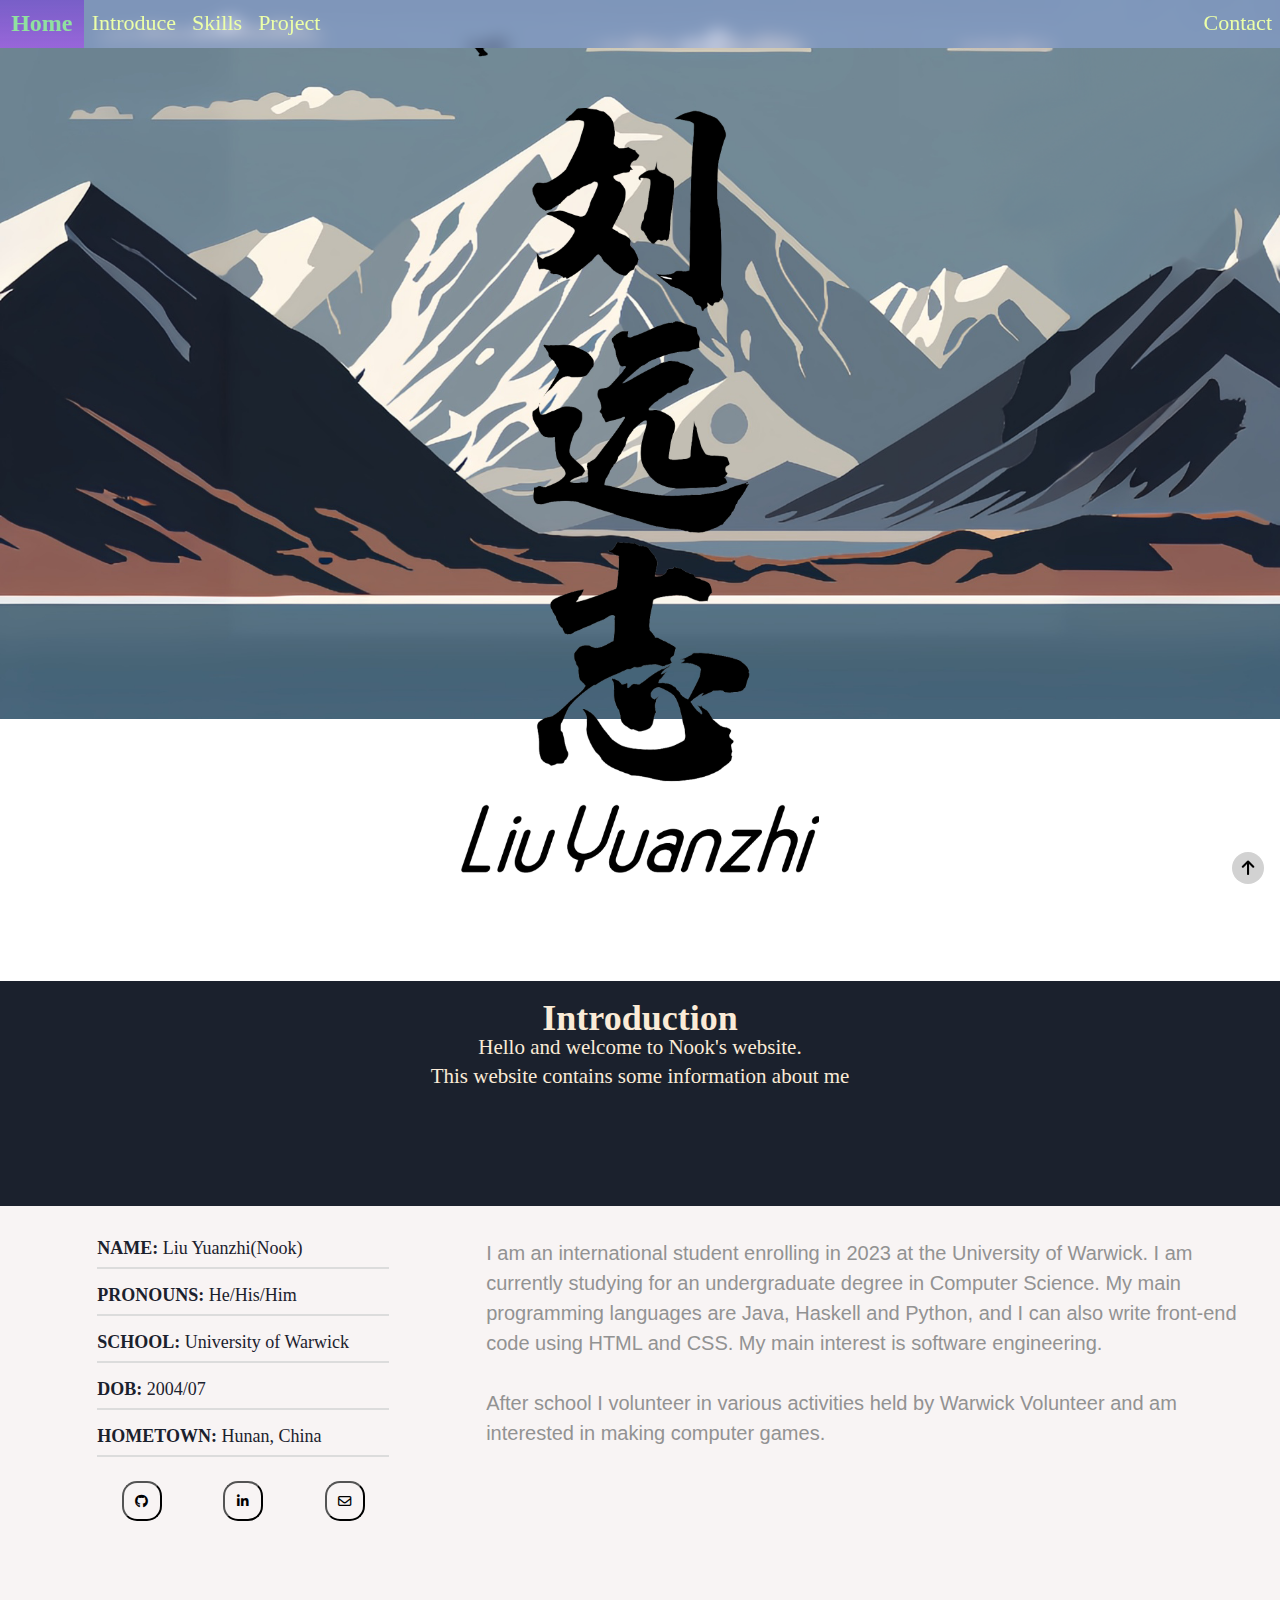
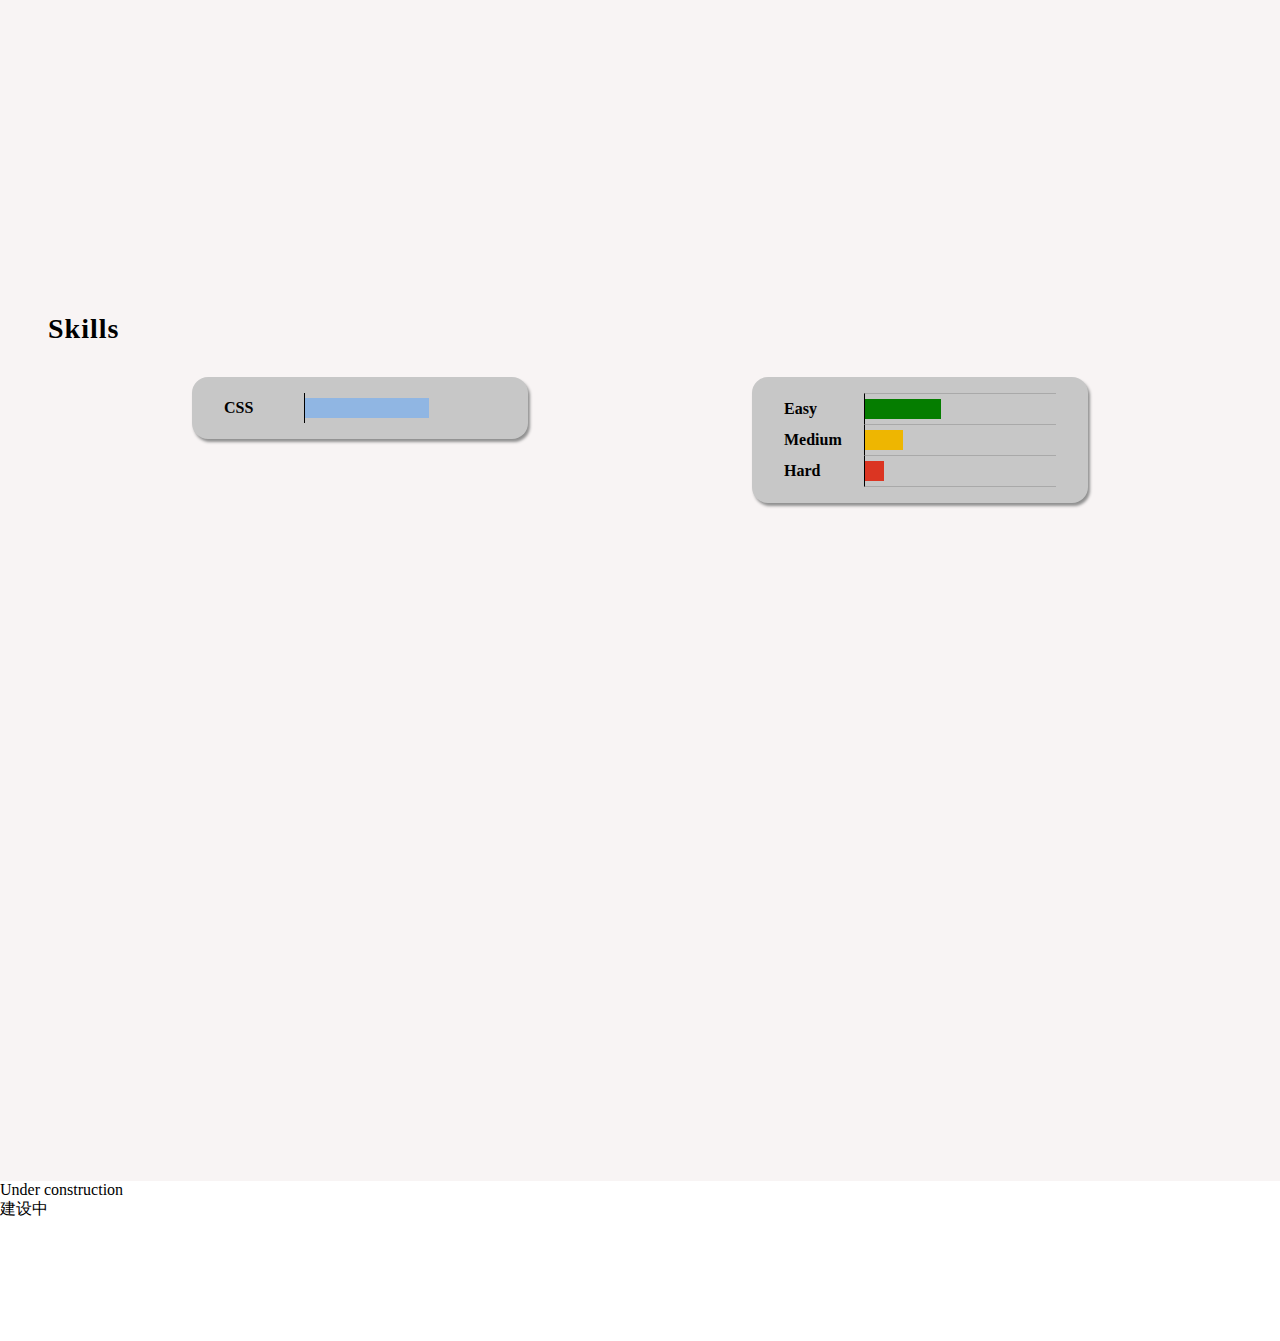
==== commit 3f1539e9: "Add files via upload" ====
--- a/index.html
+++ b/index.html
@@ -11,13 +11,13 @@
     <link href="css/index.css" rel="stylesheet" />
 
     <!-- 表格文件 -->
-    <link href="asset/chart/charts.min.css" rel="stylesheet" />
+    <link href="asset/ChartCss/charts.min.css" rel="stylesheet" />
 
     <!-- 图标文件 -->
-    <link href="asset/css/fontawesome.css" rel="stylesheet" />
-    <link href="asset/css/brands.css" rel="stylesheet" />
-    <link href="asset/css/regular.css" rel="stylesheet" />
-    <link href="asset/css/solid.css" rel="stylesheet" />
+    <link href="asset/AwesomeFont/css/fontawesome.css" rel="stylesheet" />
+    <link href="asset/AwesomeFont/css/brands.css" rel="stylesheet" />
+    <link href="asset/AwesomeFont/css/regular.css" rel="stylesheet" />
+    <link href="asset/AwesomeFont/css/solid.css" rel="stylesheet" />
 
 
 </head>
@@ -41,6 +41,11 @@
     </div>
 
     <!-- 返回顶部按钮 -->
+    <!--
+    1: Home
+    2: Introduction
+    3: Skill
+     -->
     <div>
         <a href="#1" id="up"><button><i class="fa-solid fa-arrow-up fa-lg"></i></button></a>
     </div>
@@ -96,39 +101,9 @@
 
     <!-- LeetCode数据 -->
     <div class="skill" id="3">
-        <h2>Skill</h2>
+        <h2>Skills</h2>
 
         <div class="chart">
-
-            <table class="charts-css bar show-labels show-primary-axis data-spacing-5">
-                <caption>Programming Skill</caption>
-                <tbody>
-                    <tr>
-                        <th scope="row"> Java </th>
-                        <td style="--size: 0.85;"></td>
-                    </tr>
-
-                    <tr>
-                        <th scope="row"> Haskell </th>
-                        <td style="--size: 0.7;"></td>
-                    </tr>
-
-                    <tr>
-                        <th scope="row"> Python </th>
-                        <td style="--size: 0.67;"></td>
-                    </tr>
-
-                    <tr>
-                        <th scope="row"> HTML </th>
-                        <td style="--size: 0.65;"></td>
-                    </tr>
-
-                    <tr>
-                        <th scope="row"> CSS </th>
-                        <td style="--size: 0.65;"></td>
-                    </tr>
-                </tbody>
-            </table>
 
             <table class="charts-css bar show-labels show-primary-axis data-spacing-5">
                 <caption>Programming Skill</caption>
@@ -140,87 +115,37 @@
                 </tbody>
             </table>
 
+            <!-- 编程语言 柱状图 -->
+            <table class="charts-css bar show-labels show-primary-axis show-data-axes data-spacing-5">
+                <caption>LeetCode Record</caption>
+                <tbody>
+                    <tr>
+                        <th scope="row"> Easy </th>
+                        <td style="--size: 0.4; --color: rgb(5, 125, 0)"></td>
+                    </tr>
+
+                    <tr>
+                        <th scope="row"> Medium </th>
+                        <td style="--size: 0.2; --color: rgb(238, 182, 1)"></td>
+                    </tr>
+
+                    <tr>
+                        <th scope="row"> Hard </th>
+                        <td style="--size: 0.1; --color: rgb(219, 53, 34)"></td>
+                    </tr>
+                </tbody>
+            </table>
+
+
         </div>
 
     </div>
 
-    <h3>天气预报</h3>
-    <table>
-        <thead>
-        <tr>
-            <th>城市</th>
-            <th>今天</th>
-            <th>明天</th>
-            <th>后天</th>
-        </tr>
-        </thead>
-
-        <tbody>
-        <tr>
-            <th>长沙</th>
-            <td>多云</td>
-            <td>小雨</td>
-            <td>沙尘暴</td>
-        </tr>
-            
-        <tr>
-            <th>伦敦</th>
-            <td>暴雨</td>
-            <td>小雪</td>
-            <td>沙尘暴</td>
-        </tr>
-
-        <tr>
-            <th>莫斯科</th>
-            <td>晴</td>
-            <td>小雨</td>
-            <td>沙尘暴</td>
-        </tr>
-        </tbody><br>
-    </table><hr>
-
-
-
-
-    对谢晓琳拒绝的看法(单选),<br>
-    <label><input type="radio" name="refuse" id="4">支持</label><br>
-    <label><input type="radio" name="refuse" id="5">非常支持</label><br>
-    <label><input type="radio" name="refuse" id="6">完全支持</label><hr>
-        
-    文件上传,<br>
-    <input type="file" multiple><hr>
-
-
-    <h3>时事评论</h3>
-        对谭松被拒的看法: <input type="text" placeholder="随便写">
-        对谭松自杀的看法: <input type="text" placeholder="赞同"><hr>
-
-
-    <h3>表单</h3>
-    <select>
-        <option selected>好似</option>
-        <option>好似喵</option>
-        <option>好似捏</option>
-    </select><hr>
-
-
-    <h3>长评论</h3>
-    <textarea placeholder="say something"></textarea>
-
-
-    <dl>
-        <dt>服务中心</dt>
-        <dd>申请售后</dd>
-        <dd>售后政策</dd>
-
-        <dt>线下门店</dt>
-        <dd>小米之家</dd>
-        <dd>服务网点</dd>
-
-        <dt>关于</dt>
-        <dd>了解小米</dd>
-        <dd>加入小米</dd>
-    </dl>
+    <div class="construction">
+        Under construction
+        <br>
+        建设中
+    </div>
 
     <script src="js/index.js"></script>
 </body>
--- a/css/index.css
+++ b/css/index.css
@@ -176,7 +176,7 @@
 .about {
     display: flex;
     width: 100%;
-    height: 85VH;
+    height: 75VH;
     margin: 0;
     padding: 0;
     background-color: rgb(248,244,244);     /* 背景色 */
@@ -266,29 +266,46 @@
 }
 
 /*
-LeetCode数据
-*/
-/*  */
+技能图表 Skill
+*/
 .skill {
     width: 100%;
     height: 100VH;
     margin: 0;
     background-color: rgb(248,244,244);     /* 背景色 */
 }
+/* 标题 */
 .skill h2 {
+    padding-top: 2rem;
+    letter-spacing: 1px;
     margin-left: 3rem;
     font: bold 28px STXihei, "Microsoft YaHei";    /* 字体 */
 }
-
+/* 表格布局 */
 .chart {
     display: flex;
     justify-content: space-between;
-
     margin: 2rem 5rem;
+}
+/* 表格宽度 */
+.chart table{
+    width: 30%;
 }
 
 .chart .bar {
     --color: rgba(90,165,255,0.5);
+    padding: 1rem 2rem;
+    border-radius: 1rem;
+    background-color: rgb(199,199,199);
+    box-shadow: 2px 3px 3px RGB(144,144,144);
+}
+
+
+.construction{
+    width: 100%;
+    height: 10rem;
+    background-color: white;
+    flex: 50px;
 }
 
 
--- a/asset/ChartCss/charts.min.css
+++ b/asset/ChartCss/charts.min.css
@@ -0,0 +1 @@
+@property --color-1{syntax:"<color>";initial-value:transparent;inherits:true}@property --color-2{syntax:"<color>";initial-value:transparent;inherits:true}@property --color-3{syntax:"<color>";initial-value:transparent;inherits:true}@property --color-4{syntax:"<color>";initial-value:transparent;inherits:true}@property --color-5{syntax:"<color>";initial-value:transparent;inherits:true}@property --color-6{syntax:"<color>";initial-value:transparent;inherits:true}@property --color-7{syntax:"<color>";initial-value:transparent;inherits:true}@property --color-8{syntax:"<color>";initial-value:transparent;inherits:true}@property --color-9{syntax:"<color>";initial-value:transparent;inherits:true}@property --color-10{syntax:"<color>";initial-value:transparent;inherits:true}@property --color{syntax:"<color>";inherits:true}@property --chart-bg-color{syntax:"<color>";inherits:true}@property --aspect-ratio{syntax:"<ratio>";initial-value:auto;inherits:true}@property --labels-size{syntax:"<length>";initial-value:0;inherits:true}@property --labels-align-block{syntax:"<string>";inherits:true}@property --labels-align-inline{syntax:"<string>";inherits:true}@property --primary-axis-width{syntax:"<length>";initial-value:1px;inherits:true}@property --secondary-axes-width{syntax:"<length>";initial-value:1px;inherits:true}@property --data-axes-width{syntax:"<length>";initial-value:1px;inherits:true}@property --legend-border-width{syntax:"<length>";initial-value:1px;inherits:true}@property --primary-axis-style{syntax:"<line-style>";initial-value:solid;inherits:true}@property --secondary-axes-style{syntax:"<line-style>";initial-value:solid;inherits:true}@property --data-axes-style{syntax:"<line-style>";initial-value:solid;inherits:true}@property --legend-border-style{syntax:"<line-style>";initial-value:solid;inherits:true}@property --primary-axis-color{syntax:"<color>";initial-value:transparent;inherits:true}@property --secondary-axes-color{syntax:"<color>";initial-value:transparent;inherits:true}@property --data-axes-color{syntax:"<color>";initial-value:transparent;inherits:true}@property --legend-border-color{syntax:"<color>";initial-value:transparent;inherits:true}@property --start{syntax:"<number>";inherits:true}@property --end{syntax:"<number>";inherits:true}@property --size{syntax:"<number>";inherits:true}@property --line-size{syntax:"<number>";inherits:true}.charts-css{--color-1:rgba(240,50,50,.75);--color-2:rgba(255,180,50,.75);--color-3:rgba(255,220,90,.75);--color-4:rgba(100,210,80,.75);--color-5:rgba(90,165,255,.75);--color-6:rgba(170,90,240,.75);--color-7:hsla(0,0%,71%,.75);--color-8:hsla(0,0%,43%,.75);--color-9:hsla(40,26%,55%,.75);--color-10:rgba(130,50,20,.75);--chart-bg-color:#f5f5f5;--primary-axis-color:#000;--primary-axis-style:solid;--primary-axis-width:1px;--secondary-axes-color:rgba(0,0,0,.15);--secondary-axes-style:solid;--secondary-axes-width:1px;--data-axes-color:rgba(0,0,0,.15);--data-axes-style:solid;--data-axes-width:1px;--legend-border-color:#c8c8c8;--legend-border-style:solid;--legend-border-width:1px;border:0;display:block;height:100%;margin:0 auto;padding:0;position:relative;-webkit-print-color-adjust:exact;print-color-adjust:exact;width:100%}.charts-css,.charts-css *,.charts-css ::after,.charts-css ::before,.charts-css::after,.charts-css::before{-webkit-box-sizing:border-box;box-sizing:border-box}table.charts-css{background-color:transparent;border-collapse:collapse;border-spacing:0;empty-cells:show;overflow:initial}table.charts-css caption,table.charts-css colgroup,table.charts-css tbody,table.charts-css td,table.charts-css th,table.charts-css thead,table.charts-css tr{background-color:transparent;border:0;display:block;margin:0;padding:0}.charts-css.area.show-labels th.hide-label,.charts-css.area.show-labels tr.hide-label th,.charts-css.area:not(.show-labels) tbody tr th,.charts-css.bar.show-labels th.hide-label,.charts-css.bar.show-labels tr.hide-label th,.charts-css.bar:not(.show-labels) tbody tr th,.charts-css.column.show-labels th.hide-label,.charts-css.column.show-labels tr.hide-label th,.charts-css.column:not(.show-labels) tbody tr th,.charts-css.hide-data .data,.charts-css.hide-data .data:not(:focus):not(:focus-within),.charts-css.line.show-labels th.hide-label,.charts-css.line.show-labels tr.hide-label th,.charts-css.line:not(.show-labels) tbody tr th,.charts-css.pie tbody tr th,.charts-css.polar tbody tr,.charts-css.radar tbody tr,.charts-css.radial tbody tr,.charts-css:not(.show-heading) caption,table.charts-css colgroup,table.charts-css tfoot,table.charts-css thead{clip:rect(0,0,0,0);border:0;-webkit-clip-path:inset(50%);clip-path:inset(50%);height:1px;margin:-1px;overflow:hidden;padding:0;position:absolute;white-space:nowrap;width:1px}table.charts-css tbody{position:relative}ol.charts-css,ul.charts-css{list-style-type:none}ol.charts-css li,ul.charts-css li{border:0;margin:0;padding:0}.charts-css.show-heading caption{display:block;width:100%}.charts-css.area tbody tr td:nth-of-type(10n+1)::before,.charts-css.bar tbody tr:nth-of-type(10n+1) td,.charts-css.bar.multiple tbody tr td:nth-of-type(10n+1),.charts-css.column tbody tr:nth-of-type(10n+1) td,.charts-css.column.multiple tbody tr td:nth-of-type(10n+1),.charts-css.line tbody tr td:nth-of-type(10n+1)::before{background:var(--color,var(--color-1))}.charts-css.pie tbody tr:nth-of-type(10n+1) td,.charts-css.pie.multiple tbody tr td:nth-of-type(10n+1){--c:var(--color,var(--color-1,transparent))}.charts-css.area tbody tr td:nth-of-type(10n+2)::before,.charts-css.bar tbody tr:nth-of-type(10n+2) td,.charts-css.bar.multiple tbody tr td:nth-of-type(10n+2),.charts-css.column tbody tr:nth-of-type(10n+2) td,.charts-css.column.multiple tbody tr td:nth-of-type(10n+2),.charts-css.line tbody tr td:nth-of-type(10n+2)::before{background:var(--color,var(--color-2))}.charts-css.pie tbody tr:nth-of-type(10n+2) td,.charts-css.pie.multiple tbody tr td:nth-of-type(10n+2){--c:var(--color,var(--color-2,transparent))}.charts-css.area tbody tr td:nth-of-type(10n+3)::before,.charts-css.bar tbody tr:nth-of-type(10n+3) td,.charts-css.bar.multiple tbody tr td:nth-of-type(10n+3),.charts-css.column tbody tr:nth-of-type(10n+3) td,.charts-css.column.multiple tbody tr td:nth-of-type(10n+3),.charts-css.line tbody tr td:nth-of-type(10n+3)::before{background:var(--color,var(--color-3))}.charts-css.pie tbody tr:nth-of-type(10n+3) td,.charts-css.pie.multiple tbody tr td:nth-of-type(10n+3){--c:var(--color,var(--color-3,transparent))}.charts-css.area tbody tr td:nth-of-type(10n+4)::before,.charts-css.bar tbody tr:nth-of-type(10n+4) td,.charts-css.bar.multiple tbody tr td:nth-of-type(10n+4),.charts-css.column tbody tr:nth-of-type(10n+4) td,.charts-css.column.multiple tbody tr td:nth-of-type(10n+4),.charts-css.line tbody tr td:nth-of-type(10n+4)::before{background:var(--color,var(--color-4))}.charts-css.pie tbody tr:nth-of-type(10n+4) td,.charts-css.pie.multiple tbody tr td:nth-of-type(10n+4){--c:var(--color,var(--color-4,transparent))}.charts-css.area tbody tr td:nth-of-type(10n+5)::before,.charts-css.bar tbody tr:nth-of-type(10n+5) td,.charts-css.bar.multiple tbody tr td:nth-of-type(10n+5),.charts-css.column tbody tr:nth-of-type(10n+5) td,.charts-css.column.multiple tbody tr td:nth-of-type(10n+5),.charts-css.line tbody tr td:nth-of-type(10n+5)::before{background:var(--color,var(--color-5))}.charts-css.pie tbody tr:nth-of-type(10n+5) td,.charts-css.pie.multiple tbody tr td:nth-of-type(10n+5){--c:var(--color,var(--color-5,transparent))}.charts-css.area tbody tr td:nth-of-type(10n+6)::before,.charts-css.bar tbody tr:nth-of-type(10n+6) td,.charts-css.bar.multiple tbody tr td:nth-of-type(10n+6),.charts-css.column tbody tr:nth-of-type(10n+6) td,.charts-css.column.multiple tbody tr td:nth-of-type(10n+6),.charts-css.line tbody tr td:nth-of-type(10n+6)::before{background:var(--color,var(--color-6))}.charts-css.pie tbody tr:nth-of-type(10n+6) td,.charts-css.pie.multiple tbody tr td:nth-of-type(10n+6){--c:var(--color,var(--color-6,transparent))}.charts-css.area tbody tr td:nth-of-type(10n+7)::before,.charts-css.bar tbody tr:nth-of-type(10n+7) td,.charts-css.bar.multiple tbody tr td:nth-of-type(10n+7),.charts-css.column tbody tr:nth-of-type(10n+7) td,.charts-css.column.multiple tbody tr td:nth-of-type(10n+7),.charts-css.line tbody tr td:nth-of-type(10n+7)::before{background:var(--color,var(--color-7))}.charts-css.pie tbody tr:nth-of-type(10n+7) td,.charts-css.pie.multiple tbody tr td:nth-of-type(10n+7){--c:var(--color,var(--color-7,transparent))}.charts-css.area tbody tr td:nth-of-type(10n+8)::before,.charts-css.bar tbody tr:nth-of-type(10n+8) td,.charts-css.bar.multiple tbody tr td:nth-of-type(10n+8),.charts-css.column tbody tr:nth-of-type(10n+8) td,.charts-css.column.multiple tbody tr td:nth-of-type(10n+8),.charts-css.line tbody tr td:nth-of-type(10n+8)::before{background:var(--color,var(--color-8))}.charts-css.pie tbody tr:nth-of-type(10n+8) td,.charts-css.pie.multiple tbody tr td:nth-of-type(10n+8){--c:var(--color,var(--color-8,transparent))}.charts-css.area tbody tr td:nth-of-type(10n+9)::before,.charts-css.bar tbody tr:nth-of-type(10n+9) td,.charts-css.bar.multiple tbody tr td:nth-of-type(10n+9),.charts-css.column tbody tr:nth-of-type(10n+9) td,.charts-css.column.multiple tbody tr td:nth-of-type(10n+9),.charts-css.line tbody tr td:nth-of-type(10n+9)::before{background:var(--color,var(--color-9))}.charts-css.pie tbody tr:nth-of-type(10n+9) td,.charts-css.pie.multiple tbody tr td:nth-of-type(10n+9){--c:var(--color,var(--color-9,transparent))}.charts-css.area tbody tr td:nth-of-type(10n+10)::before,.charts-css.bar tbody tr:nth-of-type(10n+10) td,.charts-css.bar.multiple tbody tr td:nth-of-type(10n+10),.charts-css.column tbody tr:nth-of-type(10n+10) td,.charts-css.column.multiple tbody tr td:nth-of-type(10n+10),.charts-css.line tbody tr td:nth-of-type(10n+10)::before{background:var(--color,var(--color-10))}.charts-css.pie tbody tr:nth-of-type(10n+10) td,.charts-css.pie.multiple tbody tr td:nth-of-type(10n+10){--c:var(--color,var(--color-10,transparent))}.charts-css .data{display:-webkit-box;display:-ms-flexbox;display:flex}.charts-css.show-data-on-hover .data{opacity:0;-webkit-transition-duration:.3s;transition-duration:.3s}.charts-css.pie.show-data-on-hover tbody:hover .data,.charts-css.polar.show-data-on-hover tbody:hover .data,.charts-css.radar.show-data-on-hover tbody:hover .data,.charts-css.radial.show-data-on-hover tbody:hover .data,.charts-css.show-data-on-hover tr:hover .data{opacity:1;-webkit-transition-duration:.3s;transition-duration:.3s}.charts-css.bar.data-center tbody tr td,.charts-css.column.data-center tbody tr td{--data-position:center}.charts-css.bar.data-end.reverse tbody tr td,.charts-css.bar.data-outside.reverse tbody tr td,.charts-css.bar.data-start:not(.reverse) tbody tr td,.charts-css.column.data-end:not(.reverse) tbody tr td,.charts-css.column.data-outside:not(.reverse) tbody tr td,.charts-css.column.data-start.reverse tbody tr td{--data-position:flex-start}.charts-css.bar.data-end:not(.reverse) tbody tr td,.charts-css.bar.data-outside:not(.reverse) tbody tr td,.charts-css.bar.data-start.reverse tbody tr td,.charts-css.column.data-end.reverse tbody tr td,.charts-css.column.data-outside.reverse tbody tr td,.charts-css.column.data-start:not(.reverse) tbody tr td{--data-position:flex-end}.charts-css.bar.data-outside:not(.reverse) tbody tr td .data{-webkit-transform:translateX(100%);transform:translateX(100%)}.charts-css.bar.data-outside.reverse tbody tr td .data{-webkit-transform:translateX(-100%);transform:translateX(-100%)}.charts-css.column.data-outside:not(.reverse) tbody tr td .data,.charts-css.column:not(.reverse) tbody tr td .data.outside{-webkit-transform:translateY(-100%);transform:translateY(-100%)}.charts-css.column.data-outside.reverse tbody tr td .data,.charts-css.column.reverse tbody tr td .data.outside{-webkit-transform:translateY(100%);transform:translateY(100%)}.charts-css.area.reverse tbody tr td .data.inside,.charts-css.area.reverse tbody tr td.inside .data,.charts-css.area:not(.reverse) tbody tr td .data.inside,.charts-css.area:not(.reverse) tbody tr td.inside .data,.charts-css.bar.reverse tbody tr td .data.inside,.charts-css.bar.reverse tbody tr td.inside .data,.charts-css.bar:not(.reverse) tbody tr td .data.inside,.charts-css.bar:not(.reverse) tbody tr td.inside .data,.charts-css.column.reverse tbody tr td .data.inside,.charts-css.column.reverse tbody tr td.inside .data,.charts-css.column:not(.reverse) tbody tr td .data.inside,.charts-css.column:not(.reverse) tbody tr td.inside .data,.charts-css.line.reverse tbody tr td .data.inside,.charts-css.line.reverse tbody tr td.inside .data,.charts-css.line:not(.reverse) tbody tr td .data.inside,.charts-css.line:not(.reverse) tbody tr td.inside .data{-webkit-transform:unset;transform:unset}.charts-css.bar{--labels-size:80px}.charts-css.area:not(.show-labels),.charts-css.bar:not(.show-labels),.charts-css.column:not(.show-labels),.charts-css.line:not(.show-labels){--labels-size:0}.charts-css.bar.show-labels tbody tr th{-webkit-box-orient:horizontal;-webkit-box-direction:normal;-webkit-box-align:var(--labels-align-block,center);-ms-flex-align:var(--labels-align-block,center);align-items:var(--labels-align-block,center);display:-webkit-box;display:-ms-flexbox;display:flex;-ms-flex-direction:row;flex-direction:row;gap:5px}.charts-css.bar.show-labels.reverse.reverse-labels tbody tr th,.charts-css.bar.show-labels:not(.reverse):not(.reverse-labels) tbody tr th{-webkit-box-pack:var(--labels-align-inline,flex-start);-ms-flex-pack:var(--labels-align-inline,flex-start);justify-content:var(--labels-align-inline,flex-start)}.charts-css.bar.show-labels.reverse:not(.reverse-labels) tbody tr th,.charts-css.bar.show-labels:not(.reverse).reverse-labels tbody tr th{-webkit-box-pack:var(--labels-align-inline,flex-end);-ms-flex-pack:var(--labels-align-inline,flex-end);justify-content:var(--labels-align-inline,flex-end)}.charts-css.area,.charts-css.column,.charts-css.line{--labels-size:1.5rem}.charts-css.area.show-labels tbody tr th,.charts-css.column.show-labels tbody tr th,.charts-css.line.show-labels tbody tr th{-webkit-box-orient:vertical;-webkit-box-direction:normal;-webkit-box-align:var(--labels-align-inline,center);-ms-flex-align:var(--labels-align-inline,center);align-items:var(--labels-align-inline,center);display:-webkit-box;display:-ms-flexbox;display:flex;-ms-flex-direction:column;flex-direction:column}.charts-css.area.show-labels.reverse.reverse-labels tbody tr th,.charts-css.area.show-labels:not(.reverse):not(.reverse-labels) tbody tr th,.charts-css.column.show-labels.reverse.reverse-labels tbody tr th,.charts-css.column.show-labels:not(.reverse):not(.reverse-labels) tbody tr th,.charts-css.line.show-labels.reverse.reverse-labels tbody tr th,.charts-css.line.show-labels:not(.reverse):not(.reverse-labels) tbody tr th{-webkit-box-pack:var(--labels-align-block,flex-end);-ms-flex-pack:var(--labels-align-block,flex-end);justify-content:var(--labels-align-block,flex-end)}.charts-css.area.show-labels.reverse:not(.reverse-labels) tbody tr th,.charts-css.area.show-labels:not(.reverse).reverse-labels tbody tr th,.charts-css.column.show-labels.reverse:not(.reverse-labels) tbody tr th,.charts-css.column.show-labels:not(.reverse).reverse-labels tbody tr th,.charts-css.line.show-labels.reverse:not(.reverse-labels) tbody tr th,.charts-css.line.show-labels:not(.reverse).reverse-labels tbody tr th{-webkit-box-pack:var(--labels-align-block,flex-start);-ms-flex-pack:var(--labels-align-block,flex-start);justify-content:var(--labels-align-block,flex-start)}.charts-css.area.labels-align-inline-start tbody tr th,.charts-css.bar.labels-align-inline-start tbody tr th,.charts-css.column.labels-align-inline-start tbody tr th,.charts-css.line.labels-align-inline-start tbody tr th{--labels-align-inline:flex-start}.charts-css.area.labels-align-inline-end tbody tr th,.charts-css.bar.labels-align-inline-end tbody tr th,.charts-css.column.labels-align-inline-end tbody tr th,.charts-css.line.labels-align-inline-end tbody tr th{--labels-align-inline:flex-end}.charts-css.area.labels-align-inline-center tbody tr th,.charts-css.bar.labels-align-inline-center tbody tr th,.charts-css.column.labels-align-inline-center tbody tr th,.charts-css.line.labels-align-inline-center tbody tr th{--labels-align-inline:center}.charts-css.area.labels-align-block-start tbody tr th,.charts-css.bar.labels-align-block-start tbody tr th,.charts-css.column.labels-align-block-start tbody tr th,.charts-css.line.labels-align-block-start tbody tr th{--labels-align-block:flex-start}.charts-css.area.labels-align-block-end tbody tr th,.charts-css.bar.labels-align-block-end tbody tr th,.charts-css.column.labels-align-block-end tbody tr th,.charts-css.line.labels-align-block-end tbody tr th{--labels-align-block:flex-end}.charts-css.area.labels-align-block-center tbody tr th,.charts-css.bar.labels-align-block-center tbody tr th,.charts-css.column.labels-align-block-center tbody tr th,.charts-css.line.labels-align-block-center tbody tr th{--labels-align-block:center}.charts-css.area.show-primary-axis:not(.reverse) tbody tr,.charts-css.column.show-primary-axis:not(.reverse) tbody tr,.charts-css.line.show-primary-axis:not(.reverse) tbody tr{-webkit-border-after:var(--primary-axis-width) var(--primary-axis-style) var(--primary-axis-color);border-block-end:var(--primary-axis-width) var(--primary-axis-style) var(--primary-axis-color)}.charts-css.area.show-primary-axis.reverse tbody tr,.charts-css.column.show-primary-axis.reverse tbody tr,.charts-css.line.show-primary-axis.reverse tbody tr{-webkit-border-before:var(--primary-axis-width) var(--primary-axis-style) var(--primary-axis-color);border-block-start:var(--primary-axis-width) var(--primary-axis-style) var(--primary-axis-color)}.charts-css.area.show-1-secondary-axes:not(.reverse) tbody tr,.charts-css.column.show-1-secondary-axes:not(.reverse) tbody tr,.charts-css.line.show-1-secondary-axes:not(.reverse) tbody tr{background-image:-webkit-gradient(linear,left top,left bottom,from(var(--secondary-axes-color)),to(transparent));background-image:linear-gradient(var(--secondary-axes-color) var(--secondary-axes-width),transparent var(--secondary-axes-width));background-size:100% calc(100% / 1)}.charts-css.area.show-1-secondary-axes.reverse tbody tr,.charts-css.column.show-1-secondary-axes.reverse tbody tr,.charts-css.line.show-1-secondary-axes.reverse tbody tr{background-image:-webkit-gradient(linear,left bottom,left top,from(var(--secondary-axes-color)),to(transparent));background-image:linear-gradient(0deg,var(--secondary-axes-color) var(--secondary-axes-width),transparent var(--secondary-axes-width));background-size:100% calc(100% / 1)}.charts-css.area.show-2-secondary-axes:not(.reverse) tbody tr,.charts-css.column.show-2-secondary-axes:not(.reverse) tbody tr,.charts-css.line.show-2-secondary-axes:not(.reverse) tbody tr{background-image:-webkit-gradient(linear,left top,left bottom,from(var(--secondary-axes-color)),to(transparent));background-image:linear-gradient(var(--secondary-axes-color) var(--secondary-axes-width),transparent var(--secondary-axes-width));background-size:100% calc(100% / 2)}.charts-css.area.show-2-secondary-axes.reverse tbody tr,.charts-css.column.show-2-secondary-axes.reverse tbody tr,.charts-css.line.show-2-secondary-axes.reverse tbody tr{background-image:-webkit-gradient(linear,left bottom,left top,from(var(--secondary-axes-color)),to(transparent));background-image:linear-gradient(0deg,var(--secondary-axes-color) var(--secondary-axes-width),transparent var(--secondary-axes-width));background-size:100% calc(100% / 2)}.charts-css.area.show-3-secondary-axes:not(.reverse) tbody tr,.charts-css.column.show-3-secondary-axes:not(.reverse) tbody tr,.charts-css.line.show-3-secondary-axes:not(.reverse) tbody tr{background-image:-webkit-gradient(linear,left top,left bottom,from(var(--secondary-axes-color)),to(transparent));background-image:linear-gradient(var(--secondary-axes-color) var(--secondary-axes-width),transparent var(--secondary-axes-width));background-size:100% calc(100% / 3)}.charts-css.area.show-3-secondary-axes.reverse tbody tr,.charts-css.column.show-3-secondary-axes.reverse tbody tr,.charts-css.line.show-3-secondary-axes.reverse tbody tr{background-image:-webkit-gradient(linear,left bottom,left top,from(var(--secondary-axes-color)),to(transparent));background-image:linear-gradient(0deg,var(--secondary-axes-color) var(--secondary-axes-width),transparent var(--secondary-axes-width));background-size:100% calc(100% / 3)}.charts-css.area.show-4-secondary-axes:not(.reverse) tbody tr,.charts-css.column.show-4-secondary-axes:not(.reverse) tbody tr,.charts-css.line.show-4-secondary-axes:not(.reverse) tbody tr{background-image:-webkit-gradient(linear,left top,left bottom,from(var(--secondary-axes-color)),to(transparent));background-image:linear-gradient(var(--secondary-axes-color) var(--secondary-axes-width),transparent var(--secondary-axes-width));background-size:100% calc(100% / 4)}.charts-css.area.show-4-secondary-axes.reverse tbody tr,.charts-css.column.show-4-secondary-axes.reverse tbody tr,.charts-css.line.show-4-secondary-axes.reverse tbody tr{background-image:-webkit-gradient(linear,left bottom,left top,from(var(--secondary-axes-color)),to(transparent));background-image:linear-gradient(0deg,var(--secondary-axes-color) var(--secondary-axes-width),transparent var(--secondary-axes-width));background-size:100% calc(100% / 4)}.charts-css.area.show-5-secondary-axes:not(.reverse) tbody tr,.charts-css.column.show-5-secondary-axes:not(.reverse) tbody tr,.charts-css.line.show-5-secondary-axes:not(.reverse) tbody tr{background-image:-webkit-gradient(linear,left top,left bottom,from(var(--secondary-axes-color)),to(transparent));background-image:linear-gradient(var(--secondary-axes-color) var(--secondary-axes-width),transparent var(--secondary-axes-width));background-size:100% calc(100% / 5)}.charts-css.area.show-5-secondary-axes.reverse tbody tr,.charts-css.column.show-5-secondary-axes.reverse tbody tr,.charts-css.line.show-5-secondary-axes.reverse tbody tr{background-image:-webkit-gradient(linear,left bottom,left top,from(var(--secondary-axes-color)),to(transparent));background-image:linear-gradient(0deg,var(--secondary-axes-color) var(--secondary-axes-width),transparent var(--secondary-axes-width));background-size:100% calc(100% / 5)}.charts-css.area.show-6-secondary-axes:not(.reverse) tbody tr,.charts-css.column.show-6-secondary-axes:not(.reverse) tbody tr,.charts-css.line.show-6-secondary-axes:not(.reverse) tbody tr{background-image:-webkit-gradient(linear,left top,left bottom,from(var(--secondary-axes-color)),to(transparent));background-image:linear-gradient(var(--secondary-axes-color) var(--secondary-axes-width),transparent var(--secondary-axes-width));background-size:100% calc(100% / 6)}.charts-css.area.show-6-secondary-axes.reverse tbody tr,.charts-css.column.show-6-secondary-axes.reverse tbody tr,.charts-css.line.show-6-secondary-axes.reverse tbody tr{background-image:-webkit-gradient(linear,left bottom,left top,from(var(--secondary-axes-color)),to(transparent));background-image:linear-gradient(0deg,var(--secondary-axes-color) var(--secondary-axes-width),transparent var(--secondary-axes-width));background-size:100% calc(100% / 6)}.charts-css.area.show-7-secondary-axes:not(.reverse) tbody tr,.charts-css.column.show-7-secondary-axes:not(.reverse) tbody tr,.charts-css.line.show-7-secondary-axes:not(.reverse) tbody tr{background-image:-webkit-gradient(linear,left top,left bottom,from(var(--secondary-axes-color)),to(transparent));background-image:linear-gradient(var(--secondary-axes-color) var(--secondary-axes-width),transparent var(--secondary-axes-width));background-size:100% calc(100% / 7)}.charts-css.area.show-7-secondary-axes.reverse tbody tr,.charts-css.column.show-7-secondary-axes.reverse tbody tr,.charts-css.line.show-7-secondary-axes.reverse tbody tr{background-image:-webkit-gradient(linear,left bottom,left top,from(var(--secondary-axes-color)),to(transparent));background-image:linear-gradient(0deg,var(--secondary-axes-color) var(--secondary-axes-width),transparent var(--secondary-axes-width));background-size:100% calc(100% / 7)}.charts-css.area.show-8-secondary-axes:not(.reverse) tbody tr,.charts-css.column.show-8-secondary-axes:not(.reverse) tbody tr,.charts-css.line.show-8-secondary-axes:not(.reverse) tbody tr{background-image:-webkit-gradient(linear,left top,left bottom,from(var(--secondary-axes-color)),to(transparent));background-image:linear-gradient(var(--secondary-axes-color) var(--secondary-axes-width),transparent var(--secondary-axes-width));background-size:100% calc(100% / 8)}.charts-css.area.show-8-secondary-axes.reverse tbody tr,.charts-css.column.show-8-secondary-axes.reverse tbody tr,.charts-css.line.show-8-secondary-axes.reverse tbody tr{background-image:-webkit-gradient(linear,left bottom,left top,from(var(--secondary-axes-color)),to(transparent));background-image:linear-gradient(0deg,var(--secondary-axes-color) var(--secondary-axes-width),transparent var(--secondary-axes-width));background-size:100% calc(100% / 8)}.charts-css.area.show-9-secondary-axes:not(.reverse) tbody tr,.charts-css.column.show-9-secondary-axes:not(.reverse) tbody tr,.charts-css.line.show-9-secondary-axes:not(.reverse) tbody tr{background-image:-webkit-gradient(linear,left top,left bottom,from(var(--secondary-axes-color)),to(transparent));background-image:linear-gradient(var(--secondary-axes-color) var(--secondary-axes-width),transparent var(--secondary-axes-width));background-size:100% calc(100% / 9)}.charts-css.area.show-9-secondary-axes.reverse tbody tr,.charts-css.column.show-9-secondary-axes.reverse tbody tr,.charts-css.line.show-9-secondary-axes.reverse tbody tr{background-image:-webkit-gradient(linear,left bottom,left top,from(var(--secondary-axes-color)),to(transparent));background-image:linear-gradient(0deg,var(--secondary-axes-color) var(--secondary-axes-width),transparent var(--secondary-axes-width));background-size:100% calc(100% / 9)}.charts-css.area.show-10-secondary-axes:not(.reverse) tbody tr,.charts-css.column.show-10-secondary-axes:not(.reverse) tbody tr,.charts-css.line.show-10-secondary-axes:not(.reverse) tbody tr{background-image:-webkit-gradient(linear,left top,left bottom,from(var(--secondary-axes-color)),to(transparent));background-image:linear-gradient(var(--secondary-axes-color) var(--secondary-axes-width),transparent var(--secondary-axes-width));background-size:100% calc(100% / 10)}.charts-css.area.show-10-secondary-axes.reverse tbody tr,.charts-css.column.show-10-secondary-axes.reverse tbody tr,.charts-css.line.show-10-secondary-axes.reverse tbody tr{background-image:-webkit-gradient(linear,left bottom,left top,from(var(--secondary-axes-color)),to(transparent));background-image:linear-gradient(0deg,var(--secondary-axes-color) var(--secondary-axes-width),transparent var(--secondary-axes-width));background-size:100% calc(100% / 10)}.charts-css.area.show-data-axes tbody tr,.charts-css.area.show-dataset-axes tbody tr td,.charts-css.column.show-data-axes tbody tr,.charts-css.column.show-dataset-axes tbody tr td,.charts-css.line.show-data-axes tbody tr,.charts-css.line.show-dataset-axes tbody tr td{-webkit-border-end:var(--data-axes-width) var(--data-axes-style) var(--data-axes-color);border-inline-end:var(--data-axes-width) var(--data-axes-style) var(--data-axes-color)}.charts-css.area.show-data-axes.reverse-data tbody tr:last-of-type,.charts-css.area.show-data-axes:not(.reverse-data) tbody tr:first-of-type,.charts-css.area.show-dataset-axes.reverse-data tbody tr:last-of-type td,.charts-css.area.show-dataset-axes:not(.reverse-data) tbody tr:first-of-type td,.charts-css.column.show-data-axes.reverse-data tbody tr:last-of-type,.charts-css.column.show-data-axes:not(.reverse-data) tbody tr:first-of-type,.charts-css.column.show-dataset-axes.reverse-data tbody tr:last-of-type td,.charts-css.column.show-dataset-axes:not(.reverse-data) tbody tr:first-of-type td,.charts-css.line.show-data-axes.reverse-data tbody tr:last-of-type,.charts-css.line.show-data-axes:not(.reverse-data) tbody tr:first-of-type,.charts-css.line.show-dataset-axes.reverse-data tbody tr:last-of-type td,.charts-css.line.show-dataset-axes:not(.reverse-data) tbody tr:first-of-type td{-webkit-border-start:var(--data-axes-width) var(--data-axes-style) var(--data-axes-color);border-inline-start:var(--data-axes-width) var(--data-axes-style) var(--data-axes-color)}.charts-css.bar.show-primary-axis:not(.reverse) tbody tr{-webkit-border-start:var(--primary-axis-width) var(--primary-axis-style) var(--primary-axis-color);border-inline-start:var(--primary-axis-width) var(--primary-axis-style) var(--primary-axis-color)}.charts-css.bar.show-primary-axis.reverse tbody tr{-webkit-border-end:var(--primary-axis-width) var(--primary-axis-style) var(--primary-axis-color);border-inline-end:var(--primary-axis-width) var(--primary-axis-style) var(--primary-axis-color)}.charts-css.bar.show-1-secondary-axes:not(.reverse) tbody tr{background-image:-webkit-gradient(linear,right top,left top,from(var(--secondary-axes-color)),to(transparent));background-image:linear-gradient(-90deg,var(--secondary-axes-color) var(--secondary-axes-width),transparent var(--secondary-axes-width));background-size:calc(100% / 1) 100%}.charts-css.bar.show-1-secondary-axes.reverse tbody tr{background-image:-webkit-gradient(linear,left top,right top,from(var(--secondary-axes-color)),to(transparent));background-image:linear-gradient(90deg,var(--secondary-axes-color) var(--secondary-axes-width),transparent var(--secondary-axes-width));background-size:calc(100% / 1) 100%}.charts-css.bar.show-2-secondary-axes:not(.reverse) tbody tr{background-image:-webkit-gradient(linear,right top,left top,from(var(--secondary-axes-color)),to(transparent));background-image:linear-gradient(-90deg,var(--secondary-axes-color) var(--secondary-axes-width),transparent var(--secondary-axes-width));background-size:calc(100% / 2) 100%}.charts-css.bar.show-2-secondary-axes.reverse tbody tr{background-image:-webkit-gradient(linear,left top,right top,from(var(--secondary-axes-color)),to(transparent));background-image:linear-gradient(90deg,var(--secondary-axes-color) var(--secondary-axes-width),transparent var(--secondary-axes-width));background-size:calc(100% / 2) 100%}.charts-css.bar.show-3-secondary-axes:not(.reverse) tbody tr{background-image:-webkit-gradient(linear,right top,left top,from(var(--secondary-axes-color)),to(transparent));background-image:linear-gradient(-90deg,var(--secondary-axes-color) var(--secondary-axes-width),transparent var(--secondary-axes-width));background-size:calc(100% / 3) 100%}.charts-css.bar.show-3-secondary-axes.reverse tbody tr{background-image:-webkit-gradient(linear,left top,right top,from(var(--secondary-axes-color)),to(transparent));background-image:linear-gradient(90deg,var(--secondary-axes-color) var(--secondary-axes-width),transparent var(--secondary-axes-width));background-size:calc(100% / 3) 100%}.charts-css.bar.show-4-secondary-axes:not(.reverse) tbody tr{background-image:-webkit-gradient(linear,right top,left top,from(var(--secondary-axes-color)),to(transparent));background-image:linear-gradient(-90deg,var(--secondary-axes-color) var(--secondary-axes-width),transparent var(--secondary-axes-width));background-size:calc(100% / 4) 100%}.charts-css.bar.show-4-secondary-axes.reverse tbody tr{background-image:-webkit-gradient(linear,left top,right top,from(var(--secondary-axes-color)),to(transparent));background-image:linear-gradient(90deg,var(--secondary-axes-color) var(--secondary-axes-width),transparent var(--secondary-axes-width));background-size:calc(100% / 4) 100%}.charts-css.bar.show-5-secondary-axes:not(.reverse) tbody tr{background-image:-webkit-gradient(linear,right top,left top,from(var(--secondary-axes-color)),to(transparent));background-image:linear-gradient(-90deg,var(--secondary-axes-color) var(--secondary-axes-width),transparent var(--secondary-axes-width));background-size:calc(100% / 5) 100%}.charts-css.bar.show-5-secondary-axes.reverse tbody tr{background-image:-webkit-gradient(linear,left top,right top,from(var(--secondary-axes-color)),to(transparent));background-image:linear-gradient(90deg,var(--secondary-axes-color) var(--secondary-axes-width),transparent var(--secondary-axes-width));background-size:calc(100% / 5) 100%}.charts-css.bar.show-6-secondary-axes:not(.reverse) tbody tr{background-image:-webkit-gradient(linear,right top,left top,from(var(--secondary-axes-color)),to(transparent));background-image:linear-gradient(-90deg,var(--secondary-axes-color) var(--secondary-axes-width),transparent var(--secondary-axes-width));background-size:calc(100% / 6) 100%}.charts-css.bar.show-6-secondary-axes.reverse tbody tr{background-image:-webkit-gradient(linear,left top,right top,from(var(--secondary-axes-color)),to(transparent));background-image:linear-gradient(90deg,var(--secondary-axes-color) var(--secondary-axes-width),transparent var(--secondary-axes-width));background-size:calc(100% / 6) 100%}.charts-css.bar.show-7-secondary-axes:not(.reverse) tbody tr{background-image:-webkit-gradient(linear,right top,left top,from(var(--secondary-axes-color)),to(transparent));background-image:linear-gradient(-90deg,var(--secondary-axes-color) var(--secondary-axes-width),transparent var(--secondary-axes-width));background-size:calc(100% / 7) 100%}.charts-css.bar.show-7-secondary-axes.reverse tbody tr{background-image:-webkit-gradient(linear,left top,right top,from(var(--secondary-axes-color)),to(transparent));background-image:linear-gradient(90deg,var(--secondary-axes-color) var(--secondary-axes-width),transparent var(--secondary-axes-width));background-size:calc(100% / 7) 100%}.charts-css.bar.show-8-secondary-axes:not(.reverse) tbody tr{background-image:-webkit-gradient(linear,right top,left top,from(var(--secondary-axes-color)),to(transparent));background-image:linear-gradient(-90deg,var(--secondary-axes-color) var(--secondary-axes-width),transparent var(--secondary-axes-width));background-size:calc(100% / 8) 100%}.charts-css.bar.show-8-secondary-axes.reverse tbody tr{background-image:-webkit-gradient(linear,left top,right top,from(var(--secondary-axes-color)),to(transparent));background-image:linear-gradient(90deg,var(--secondary-axes-color) var(--secondary-axes-width),transparent var(--secondary-axes-width));background-size:calc(100% / 8) 100%}.charts-css.bar.show-9-secondary-axes:not(.reverse) tbody tr{background-image:-webkit-gradient(linear,right top,left top,from(var(--secondary-axes-color)),to(transparent));background-image:linear-gradient(-90deg,var(--secondary-axes-color) var(--secondary-axes-width),transparent var(--secondary-axes-width));background-size:calc(100% / 9) 100%}.charts-css.bar.show-9-secondary-axes.reverse tbody tr{background-image:-webkit-gradient(linear,left top,right top,from(var(--secondary-axes-color)),to(transparent));background-image:linear-gradient(90deg,var(--secondary-axes-color) var(--secondary-axes-width),transparent var(--secondary-axes-width));background-size:calc(100% / 9) 100%}.charts-css.bar.show-10-secondary-axes:not(.reverse) tbody tr{background-image:-webkit-gradient(linear,right top,left top,from(var(--secondary-axes-color)),to(transparent));background-image:linear-gradient(-90deg,var(--secondary-axes-color) var(--secondary-axes-width),transparent var(--secondary-axes-width));background-size:calc(100% / 10) 100%}.charts-css.bar.show-10-secondary-axes.reverse tbody tr{background-image:-webkit-gradient(linear,left top,right top,from(var(--secondary-axes-color)),to(transparent));background-image:linear-gradient(90deg,var(--secondary-axes-color) var(--secondary-axes-width),transparent var(--secondary-axes-width));background-size:calc(100% / 10) 100%}.charts-css.bar.show-data-axes tbody tr,.charts-css.bar.show-dataset-axes tbody tr td{-webkit-border-after:var(--data-axes-width) var(--data-axes-style) var(--data-axes-color);border-block-end:var(--data-axes-width) var(--data-axes-style) var(--data-axes-color)}.charts-css.bar.show-data-axes.reverse-data tbody tr:last-of-type,.charts-css.bar.show-data-axes:not(.reverse-data) tbody tr:first-of-type,.charts-css.bar.show-dataset-axes.reverse-data tbody tr:last-of-type td,.charts-css.bar.show-dataset-axes:not(.reverse-data) tbody tr:first-of-type td{-webkit-border-before:var(--data-axes-width) var(--data-axes-style) var(--data-axes-color);border-block-start:var(--data-axes-width) var(--data-axes-style) var(--data-axes-color)}.charts-css.pie.show-primary-axis tbody,.charts-css.polar.show-primary-axis tbody,.charts-css.radar.show-primary-axis tbody,.charts-css.radial.show-primary-axis tbody{border:var(--primary-axis-width) var(--primary-axis-style) var(--primary-axis-color)}.charts-css.pie.show-1-secondary-axes tbody::after,.charts-css.polar.show-1-secondary-axes tbody::after,.charts-css.radar.show-1-secondary-axes tbody::after,.charts-css.radial.show-1-secondary-axes tbody::after{background:repeating-radial-gradient(closest-side,transparent 0,transparent calc(100% / 2 - var(--secondary-axes-width)),var(--secondary-axes-color) calc(100% / 2 - var(--secondary-axes-width)),var(--secondary-axes-color) calc(100% / 2),transparent calc(100% / 2 + var(--secondary-axes-width)),transparent calc(100% / 2 + var(--secondary-axes-width)));border-radius:50%;bottom:0;content:"";height:100%;left:0;position:absolute;right:0;top:0;width:100%;z-index:2}.charts-css.pie.show-2-secondary-axes tbody::after,.charts-css.polar.show-2-secondary-axes tbody::after,.charts-css.radar.show-2-secondary-axes tbody::after,.charts-css.radial.show-2-secondary-axes tbody::after{background:repeating-radial-gradient(closest-side,transparent 0,transparent calc(100% / 3 - var(--secondary-axes-width)),var(--secondary-axes-color) calc(100% / 3 - var(--secondary-axes-width)),var(--secondary-axes-color) calc(100% / 3),transparent calc(100% / 3 + var(--secondary-axes-width)),transparent calc(100% / 3 + var(--secondary-axes-width)));border-radius:50%;bottom:0;content:"";height:100%;left:0;position:absolute;right:0;top:0;width:100%;z-index:2}.charts-css.pie.show-3-secondary-axes tbody::after,.charts-css.polar.show-3-secondary-axes tbody::after,.charts-css.radar.show-3-secondary-axes tbody::after,.charts-css.radial.show-3-secondary-axes tbody::after{background:repeating-radial-gradient(closest-side,transparent 0,transparent calc(100% / 4 - var(--secondary-axes-width)),var(--secondary-axes-color) calc(100% / 4 - var(--secondary-axes-width)),var(--secondary-axes-color) calc(100% / 4),transparent calc(100% / 4 + var(--secondary-axes-width)),transparent calc(100% / 4 + var(--secondary-axes-width)));border-radius:50%;bottom:0;content:"";height:100%;left:0;position:absolute;right:0;top:0;width:100%;z-index:2}.charts-css.pie.show-4-secondary-axes tbody::after,.charts-css.polar.show-4-secondary-axes tbody::after,.charts-css.radar.show-4-secondary-axes tbody::after,.charts-css.radial.show-4-secondary-axes tbody::after{background:repeating-radial-gradient(closest-side,transparent 0,transparent calc(100% / 5 - var(--secondary-axes-width)),var(--secondary-axes-color) calc(100% / 5 - var(--secondary-axes-width)),var(--secondary-axes-color) calc(100% / 5),transparent calc(100% / 5 + var(--secondary-axes-width)),transparent calc(100% / 5 + var(--secondary-axes-width)));border-radius:50%;bottom:0;content:"";height:100%;left:0;position:absolute;right:0;top:0;width:100%;z-index:2}.charts-css.pie.show-5-secondary-axes tbody::after,.charts-css.polar.show-5-secondary-axes tbody::after,.charts-css.radar.show-5-secondary-axes tbody::after,.charts-css.radial.show-5-secondary-axes tbody::after{background:repeating-radial-gradient(closest-side,transparent 0,transparent calc(100% / 6 - var(--secondary-axes-width)),var(--secondary-axes-color) calc(100% / 6 - var(--secondary-axes-width)),var(--secondary-axes-color) calc(100% / 6),transparent calc(100% / 6 + var(--secondary-axes-width)),transparent calc(100% / 6 + var(--secondary-axes-width)));border-radius:50%;bottom:0;content:"";height:100%;left:0;position:absolute;right:0;top:0;width:100%;z-index:2}.charts-css.pie.show-6-secondary-axes tbody::after,.charts-css.polar.show-6-secondary-axes tbody::after,.charts-css.radar.show-6-secondary-axes tbody::after,.charts-css.radial.show-6-secondary-axes tbody::after{background:repeating-radial-gradient(closest-side,transparent 0,transparent calc(100% / 7 - var(--secondary-axes-width)),var(--secondary-axes-color) calc(100% / 7 - var(--secondary-axes-width)),var(--secondary-axes-color) calc(100% / 7),transparent calc(100% / 7 + var(--secondary-axes-width)),transparent calc(100% / 7 + var(--secondary-axes-width)));border-radius:50%;bottom:0;content:"";height:100%;left:0;position:absolute;right:0;top:0;width:100%;z-index:2}.charts-css.pie.show-7-secondary-axes tbody::after,.charts-css.polar.show-7-secondary-axes tbody::after,.charts-css.radar.show-7-secondary-axes tbody::after,.charts-css.radial.show-7-secondary-axes tbody::after{background:repeating-radial-gradient(closest-side,transparent 0,transparent calc(100% / 8 - var(--secondary-axes-width)),var(--secondary-axes-color) calc(100% / 8 - var(--secondary-axes-width)),var(--secondary-axes-color) calc(100% / 8),transparent calc(100% / 8 + var(--secondary-axes-width)),transparent calc(100% / 8 + var(--secondary-axes-width)));border-radius:50%;bottom:0;content:"";height:100%;left:0;position:absolute;right:0;top:0;width:100%;z-index:2}.charts-css.pie.show-8-secondary-axes tbody::after,.charts-css.polar.show-8-secondary-axes tbody::after,.charts-css.radar.show-8-secondary-axes tbody::after,.charts-css.radial.show-8-secondary-axes tbody::after{background:repeating-radial-gradient(closest-side,transparent 0,transparent calc(100% / 9 - var(--secondary-axes-width)),var(--secondary-axes-color) calc(100% / 9 - var(--secondary-axes-width)),var(--secondary-axes-color) calc(100% / 9),transparent calc(100% / 9 + var(--secondary-axes-width)),transparent calc(100% / 9 + var(--secondary-axes-width)));border-radius:50%;bottom:0;content:"";height:100%;left:0;position:absolute;right:0;top:0;width:100%;z-index:2}.charts-css.pie.show-9-secondary-axes tbody::after,.charts-css.polar.show-9-secondary-axes tbody::after,.charts-css.radar.show-9-secondary-axes tbody::after,.charts-css.radial.show-9-secondary-axes tbody::after{background:repeating-radial-gradient(closest-side,transparent 0,transparent calc(100% / 10 - var(--secondary-axes-width)),var(--secondary-axes-color) calc(100% / 10 - var(--secondary-axes-width)),var(--secondary-axes-color) calc(100% / 10),transparent calc(100% / 10 + var(--secondary-axes-width)),transparent calc(100% / 10 + var(--secondary-axes-width)));border-radius:50%;bottom:0;content:"";height:100%;left:0;position:absolute;right:0;top:0;width:100%;z-index:2}.charts-css.pie.show-10-secondary-axes tbody::after,.charts-css.polar.show-10-secondary-axes tbody::after,.charts-css.radar.show-10-secondary-axes tbody::after,.charts-css.radial.show-10-secondary-axes tbody::after{background:repeating-radial-gradient(closest-side,transparent 0,transparent calc(100% / 11 - var(--secondary-axes-width)),var(--secondary-axes-color) calc(100% / 11 - var(--secondary-axes-width)),var(--secondary-axes-color) calc(100% / 11),transparent calc(100% / 11 + var(--secondary-axes-width)),transparent calc(100% / 11 + var(--secondary-axes-width)));border-radius:50%;bottom:0;content:"";height:100%;left:0;position:absolute;right:0;top:0;width:100%;z-index:2}.charts-css.legend{border:var(--legend-border-width) var(--legend-border-style) var(--legend-border-color);font-size:1rem;list-style:none;padding:1rem}.charts-css.legend li{-webkit-box-align:center;-ms-flex-align:center;align-items:center;display:-webkit-box;display:-ms-flexbox;display:flex;line-height:2}.charts-css.legend li::before{-webkit-margin-end:.5rem;border-style:solid;border-width:2px;content:"";display:inline-block;margin-inline-end:.5rem;vertical-align:middle}.charts-css.legend li:nth-child(10n+1)::before{background-color:var(--color-1,transparent);border-color:var(--border-color-1,var(--border-color,#000))}.charts-css.legend li:nth-child(10n+2)::before{background-color:var(--color-2,transparent);border-color:var(--border-color-2,var(--border-color,#000))}.charts-css.legend li:nth-child(10n+3)::before{background-color:var(--color-3,transparent);border-color:var(--border-color-3,var(--border-color,#000))}.charts-css.legend li:nth-child(10n+4)::before{background-color:var(--color-4,transparent);border-color:var(--border-color-4,var(--border-color,#000))}.charts-css.legend li:nth-child(10n+5)::before{background-color:var(--color-5,transparent);border-color:var(--border-color-5,var(--border-color,#000))}.charts-css.legend li:nth-child(10n+6)::before{background-color:var(--color-6,transparent);border-color:var(--border-color-6,var(--border-color,#000))}.charts-css.legend li:nth-child(10n+7)::before{background-color:var(--color-7,transparent);border-color:var(--border-color-7,var(--border-color,#000))}.charts-css.legend li:nth-child(10n+8)::before{background-color:var(--color-8,transparent);border-color:var(--border-color-8,var(--border-color,#000))}.charts-css.legend li:nth-child(10n+9)::before{background-color:var(--color-9,transparent);border-color:var(--border-color-9,var(--border-color,#000))}.charts-css.legend li:nth-child(10n+10)::before{background-color:var(--color-10,transparent);border-color:var(--border-color-10,var(--border-color,#000))}.charts-css:not(.legend-inline){-webkit-box-orient:vertical;-ms-flex-direction:column;flex-direction:column;-ms-flex-wrap:nowrap;flex-wrap:nowrap}.charts-css.legend-inline,.charts-css:not(.legend-inline){-webkit-box-direction:normal;display:-webkit-box;display:-ms-flexbox;display:flex}.charts-css.legend-inline{-webkit-box-orient:horizontal;-ms-flex-direction:row;flex-direction:row;-ms-flex-wrap:wrap;flex-wrap:wrap}.charts-css.legend-inline li{-webkit-margin-end:1rem;margin-inline-end:1rem}.charts-css.legend-circle li::before{border-radius:50%;height:1rem;width:1rem}.charts-css.legend-ellipse li::before{border-radius:50%;height:1rem;width:2rem}.charts-css.legend-rhombus li::before,.charts-css.legend-square li::before{border-radius:3px;height:1rem;width:1rem}.charts-css.legend-rhombus li::before{-webkit-transform:rotate(45deg) scale(.85);transform:rotate(45deg) scale(.85)}.charts-css.legend-rectangle li::before{border-radius:3px;height:1rem;width:2rem}.charts-css.legend-line li::before{border-radius:2px;-webkit-box-sizing:content-box;box-sizing:content-box;height:3px;width:2rem}.charts-css .tooltip{background-color:#555;border-radius:6px;bottom:50%;color:#fff;font-size:.9rem;left:50%;opacity:0;padding:5px 10px;position:absolute;text-align:center;-webkit-transform:translateX(-50%);transform:translateX(-50%);-webkit-transition:opacity .3s;transition:opacity .3s;visibility:hidden;width:-webkit-max-content;width:-moz-max-content;width:max-content;z-index:1}.charts-css .tooltip::after{border:5px solid transparent;border-top-color:#555;content:"";left:50%;margin-left:-5px;position:absolute;top:100%}.charts-css td:hover .tooltip{opacity:1;visibility:visible}.charts-css.bar tbody{-webkit-box-pack:justify;-ms-flex-pack:justify;-webkit-box-align:stretch;-ms-flex-align:stretch;align-items:stretch;aspect-ratio:var(--aspect-ratio,auto);display:-webkit-box;display:-ms-flexbox;display:flex;justify-content:space-between;width:100%}.charts-css.area tbody tr,.charts-css.bar tbody tr,.charts-css.column tbody tr,.charts-css.line tbody tr{-webkit-box-pack:start;-ms-flex-pack:start;-webkit-box-flex:1;-ms-flex-positive:1;-ms-flex-negative:1;-ms-flex-preferred-size:0;display:-webkit-box;display:-ms-flexbox;display:flex;flex-basis:0;flex-grow:1;flex-shrink:1;justify-content:flex-start;overflow-wrap:anywhere;position:relative}.charts-css.bar tbody tr th{bottom:0;left:0;position:absolute;right:0;top:0;width:var(--labels-size)}.charts-css.bar tbody tr td{-webkit-box-align:center;-ms-flex-align:center;-webkit-padding-before:10px;-webkit-padding-after:10px;align-items:center;display:-webkit-box;display:-ms-flexbox;display:flex;height:100%;min-height:1rem;padding-block-end:10px;padding-block-start:10px;position:relative;width:calc(100% * var(--end, var(--size, 1)))}.charts-css.bar:not(.reverse) tbody tr td{-webkit-box-pack:var(--data-position,flex-end);-ms-flex-pack:var(--data-position,flex-end);justify-content:var(--data-position,flex-end)}.charts-css.bar:not(.reverse) tbody tr td .data.outside{-webkit-transform:translateX(100%);transform:translateX(100%);white-space:nowrap}.charts-css.bar.reverse tbody tr td{-webkit-box-pack:var(--data-position,flex-start);-ms-flex-pack:var(--data-position,flex-start);justify-content:var(--data-position,flex-start)}.charts-css.bar.reverse tbody tr td .data.outside{-webkit-transform:translateX(-100%);transform:translateX(-100%);white-space:nowrap}.charts-css.area.reverse tbody tr,.charts-css.area:not(.reverse) tbody tr td .data,.charts-css.bar:not(.reverse) tbody tr,.charts-css.column.reverse tbody tr,.charts-css.line.reverse tbody tr,.charts-css.line:not(.reverse) tbody tr td .data{-webkit-box-align:start;-ms-flex-align:start;align-items:flex-start}.charts-css.area.reverse tbody tr td .data,.charts-css.area:not(.reverse) tbody tr,.charts-css.bar.reverse tbody tr,.charts-css.column:not(.reverse) tbody tr,.charts-css.line.reverse tbody tr td .data,.charts-css.line:not(.reverse) tbody tr{-webkit-box-align:end;-ms-flex-align:end;align-items:flex-end}.charts-css.bar.reverse-labels.reverse tbody tr,.charts-css.bar:not(.reverse-labels):not(.reverse) tbody tr{-webkit-margin-start:var(--labels-size);margin-inline-start:var(--labels-size)}.charts-css.bar:not(.reverse-labels):not(.reverse) tbody tr th{-webkit-margin-end:auto;-webkit-margin-start:calc(-1 * var(--labels-size) - var(--primary-axis-width));margin-inline-end:auto;margin-inline-start:calc(-1 * var(--labels-size) - var(--primary-axis-width))}.charts-css.bar.reverse-labels:not(.reverse) tbody tr,.charts-css.bar:not(.reverse-labels).reverse tbody tr{-webkit-margin-end:var(--labels-size);margin-inline-end:var(--labels-size)}.charts-css.bar:not(.reverse-labels).reverse tbody tr th{-webkit-margin-start:auto;-webkit-margin-end:calc(-1 * var(--labels-size) - var(--primary-axis-width));margin-inline-end:calc(-1 * var(--labels-size) - var(--primary-axis-width));margin-inline-start:auto}.charts-css.bar.reverse-labels:not(.reverse) tbody tr th{-webkit-margin-start:auto;-webkit-margin-end:calc(-1 * var(--labels-size));margin-inline-end:calc(-1 * var(--labels-size));margin-inline-start:auto}.charts-css.bar.reverse-labels.reverse tbody tr th{-webkit-margin-end:auto;-webkit-margin-start:calc(-1 * var(--labels-size));margin-inline-end:auto;margin-inline-start:calc(-1 * var(--labels-size))}.charts-css.bar:not(.stacked) tbody tr td,.charts-css.column:not(.stacked) tbody tr td{-webkit-box-flex:1;-ms-flex-positive:1;-ms-flex-negative:1;-ms-flex-preferred-size:0;flex-basis:0;flex-grow:1;flex-shrink:1}.charts-css.bar.stacked tbody tr td,.charts-css.column.stacked tbody tr td{-webkit-box-flex:unset;-ms-flex-positive:unset;-ms-flex-negative:unset;-ms-flex-preferred-size:unset;flex-basis:unset;flex-grow:unset;flex-shrink:unset}.charts-css.area:not(.reverse) tbody tr th,.charts-css.bar.stacked.reverse-datasets tbody tr,.charts-css.column.stacked.reverse-datasets tbody tr,.charts-css.column:not(.reverse) tbody tr th,.charts-css.line:not(.reverse) tbody tr th{-webkit-box-pack:end;-ms-flex-pack:end;justify-content:flex-end}.charts-css.bar:not(.reverse-data) tbody,.charts-css.bar:not(.reverse-datasets):not(.stacked) tbody tr,.charts-css.column.reverse-datasets.stacked:not(.reverse) tbody tr,.charts-css.column:not(.reverse-datasets).stacked.reverse tbody tr{-webkit-box-orient:vertical;-webkit-box-direction:normal;-ms-flex-direction:column;flex-direction:column}.charts-css.bar.reverse-data tbody,.charts-css.bar.reverse-datasets:not(.stacked) tbody tr,.charts-css.column.reverse-datasets.stacked.reverse tbody tr,.charts-css.column:not(.reverse-datasets).stacked:not(.reverse) tbody tr{-webkit-box-orient:vertical;-webkit-box-direction:reverse;-ms-flex-direction:column-reverse;flex-direction:column-reverse}.charts-css.area:not(.reverse-data) tbody,.charts-css.area:not(.reverse-datasets) tbody tr,.charts-css.bar.reverse-datasets.stacked.reverse tbody tr,.charts-css.bar:not(.reverse-datasets).stacked:not(.reverse) tbody tr,.charts-css.column.reverse-labels.reverse-data tbody,.charts-css.column:not(.reverse-datasets):not(.stacked) tbody tr,.charts-css.column:not(.reverse-labels):not(.reverse-data) tbody,.charts-css.line:not(.reverse-data) tbody,.charts-css.line:not(.reverse-datasets) tbody tr{-webkit-box-orient:horizontal;-webkit-box-direction:normal;-ms-flex-direction:row;flex-direction:row}.charts-css.area.reverse-data tbody,.charts-css.area.reverse-datasets tbody tr,.charts-css.bar.reverse-datasets.stacked:not(.reverse) tbody tr,.charts-css.bar:not(.reverse-datasets).stacked.reverse tbody tr,.charts-css.column.reverse-datasets:not(.stacked) tbody tr,.charts-css.column.reverse-labels:not(.reverse-data) tbody,.charts-css.column:not(.reverse-labels).reverse-data tbody,.charts-css.line.reverse-data tbody,.charts-css.line.reverse-datasets tbody tr{-webkit-box-orient:horizontal;-webkit-box-direction:reverse;-ms-flex-direction:row-reverse;flex-direction:row-reverse}.charts-css.bar.data-spacing-1 tbody tr{-webkit-padding-before:1px;-webkit-padding-after:1px;padding-block-end:1px;padding-block-start:1px}.charts-css.bar.data-spacing-2 tbody tr{-webkit-padding-before:2px;-webkit-padding-after:2px;padding-block-end:2px;padding-block-start:2px}.charts-css.bar.data-spacing-3 tbody tr{-webkit-padding-before:3px;-webkit-padding-after:3px;padding-block-end:3px;padding-block-start:3px}.charts-css.bar.data-spacing-4 tbody tr{-webkit-padding-before:4px;-webkit-padding-after:4px;padding-block-end:4px;padding-block-start:4px}.charts-css.bar.data-spacing-5 tbody tr{-webkit-padding-before:5px;-webkit-padding-after:5px;padding-block-end:5px;padding-block-start:5px}.charts-css.bar.data-spacing-6 tbody tr{-webkit-padding-before:6px;-webkit-padding-after:6px;padding-block-end:6px;padding-block-start:6px}.charts-css.bar.data-spacing-7 tbody tr{-webkit-padding-before:7px;-webkit-padding-after:7px;padding-block-end:7px;padding-block-start:7px}.charts-css.bar.data-spacing-8 tbody tr{-webkit-padding-before:8px;-webkit-padding-after:8px;padding-block-end:8px;padding-block-start:8px}.charts-css.bar.data-spacing-9 tbody tr{-webkit-padding-before:9px;-webkit-padding-after:9px;padding-block-end:9px;padding-block-start:9px}.charts-css.bar.data-spacing-10 tbody tr{-webkit-padding-before:10px;-webkit-padding-after:10px;padding-block-end:10px;padding-block-start:10px}.charts-css.bar.data-spacing-11 tbody tr{-webkit-padding-before:11px;-webkit-padding-after:11px;padding-block-end:11px;padding-block-start:11px}.charts-css.bar.data-spacing-12 tbody tr{-webkit-padding-before:12px;-webkit-padding-after:12px;padding-block-end:12px;padding-block-start:12px}.charts-css.bar.data-spacing-13 tbody tr{-webkit-padding-before:13px;-webkit-padding-after:13px;padding-block-end:13px;padding-block-start:13px}.charts-css.bar.data-spacing-14 tbody tr{-webkit-padding-before:14px;-webkit-padding-after:14px;padding-block-end:14px;padding-block-start:14px}.charts-css.bar.data-spacing-15 tbody tr{-webkit-padding-before:15px;-webkit-padding-after:15px;padding-block-end:15px;padding-block-start:15px}.charts-css.bar.data-spacing-16 tbody tr{-webkit-padding-before:16px;-webkit-padding-after:16px;padding-block-end:16px;padding-block-start:16px}.charts-css.bar.data-spacing-17 tbody tr{-webkit-padding-before:17px;-webkit-padding-after:17px;padding-block-end:17px;padding-block-start:17px}.charts-css.bar.data-spacing-18 tbody tr{-webkit-padding-before:18px;-webkit-padding-after:18px;padding-block-end:18px;padding-block-start:18px}.charts-css.bar.data-spacing-19 tbody tr{-webkit-padding-before:19px;-webkit-padding-after:19px;padding-block-end:19px;padding-block-start:19px}.charts-css.bar.data-spacing-20 tbody tr{-webkit-padding-before:20px;-webkit-padding-after:20px;padding-block-end:20px;padding-block-start:20px}.charts-css.bar.datasets-spacing-1 tbody tr td{-webkit-margin-before:1px;-webkit-margin-after:1px;margin-block-end:1px;margin-block-start:1px}.charts-css.bar.datasets-spacing-2 tbody tr td{-webkit-margin-before:2px;-webkit-margin-after:2px;margin-block-end:2px;margin-block-start:2px}.charts-css.bar.datasets-spacing-3 tbody tr td{-webkit-margin-before:3px;-webkit-margin-after:3px;margin-block-end:3px;margin-block-start:3px}.charts-css.bar.datasets-spacing-4 tbody tr td{-webkit-margin-before:4px;-webkit-margin-after:4px;margin-block-end:4px;margin-block-start:4px}.charts-css.bar.datasets-spacing-5 tbody tr td{-webkit-margin-before:5px;-webkit-margin-after:5px;margin-block-end:5px;margin-block-start:5px}.charts-css.bar.datasets-spacing-6 tbody tr td{-webkit-margin-before:6px;-webkit-margin-after:6px;margin-block-end:6px;margin-block-start:6px}.charts-css.bar.datasets-spacing-7 tbody tr td{-webkit-margin-before:7px;-webkit-margin-after:7px;margin-block-end:7px;margin-block-start:7px}.charts-css.bar.datasets-spacing-8 tbody tr td{-webkit-margin-before:8px;-webkit-margin-after:8px;margin-block-end:8px;margin-block-start:8px}.charts-css.bar.datasets-spacing-9 tbody tr td{-webkit-margin-before:9px;-webkit-margin-after:9px;margin-block-end:9px;margin-block-start:9px}.charts-css.bar.datasets-spacing-10 tbody tr td{-webkit-margin-before:10px;-webkit-margin-after:10px;margin-block-end:10px;margin-block-start:10px}.charts-css.bar.datasets-spacing-11 tbody tr td{-webkit-margin-before:11px;-webkit-margin-after:11px;margin-block-end:11px;margin-block-start:11px}.charts-css.bar.datasets-spacing-12 tbody tr td{-webkit-margin-before:12px;-webkit-margin-after:12px;margin-block-end:12px;margin-block-start:12px}.charts-css.bar.datasets-spacing-13 tbody tr td{-webkit-margin-before:13px;-webkit-margin-after:13px;margin-block-end:13px;margin-block-start:13px}.charts-css.bar.datasets-spacing-14 tbody tr td{-webkit-margin-before:14px;-webkit-margin-after:14px;margin-block-end:14px;margin-block-start:14px}.charts-css.bar.datasets-spacing-15 tbody tr td{-webkit-margin-before:15px;-webkit-margin-after:15px;margin-block-end:15px;margin-block-start:15px}.charts-css.bar.datasets-spacing-16 tbody tr td{-webkit-margin-before:16px;-webkit-margin-after:16px;margin-block-end:16px;margin-block-start:16px}.charts-css.bar.datasets-spacing-17 tbody tr td{-webkit-margin-before:17px;-webkit-margin-after:17px;margin-block-end:17px;margin-block-start:17px}.charts-css.bar.datasets-spacing-18 tbody tr td{-webkit-margin-before:18px;-webkit-margin-after:18px;margin-block-end:18px;margin-block-start:18px}.charts-css.bar.datasets-spacing-19 tbody tr td{-webkit-margin-before:19px;-webkit-margin-after:19px;margin-block-end:19px;margin-block-start:19px}.charts-css.bar.datasets-spacing-20 tbody tr td{-webkit-margin-before:20px;-webkit-margin-after:20px;margin-block-end:20px;margin-block-start:20px}.charts-css.area tbody,.charts-css.column tbody,.charts-css.line tbody{-webkit-box-pack:justify;-ms-flex-pack:justify;-webkit-box-align:stretch;-ms-flex-align:stretch;align-items:stretch;aspect-ratio:var(--aspect-ratio,21/9);display:-webkit-box;display:-ms-flexbox;display:flex;justify-content:space-between;width:100%}.charts-css.area tbody tr th,.charts-css.column tbody tr th,.charts-css.line tbody tr th{bottom:0;height:var(--labels-size);left:0;position:absolute;right:0;top:0}.charts-css.column tbody tr td{-webkit-box-pack:center;-ms-flex-pack:center;display:-webkit-box;display:-ms-flexbox;display:flex;height:calc(100% * var(--end, var(--size, 1)));justify-content:center;position:relative;width:100%}.charts-css.column:not(.reverse) tbody tr td{-webkit-box-align:var(--data-position,flex-start);-ms-flex-align:var(--data-position,flex-start);align-items:var(--data-position,flex-start)}.charts-css.column.reverse tbody tr td{-webkit-box-align:var(--data-position,flex-end);-ms-flex-align:var(--data-position,flex-end);align-items:var(--data-position,flex-end)}.charts-css.area.reverse tbody tr td,.charts-css.area:not(.reverse) tbody tr td,.charts-css.column.reverse tbody tr td,.charts-css.column:not(.reverse) tbody tr td,.charts-css.line.reverse tbody tr td,.charts-css.line:not(.reverse) tbody tr td{-webkit-box-pack:center;-ms-flex-pack:center;justify-content:center}.charts-css.area.reverse tbody tr th,.charts-css.column.reverse tbody tr th,.charts-css.line.reverse tbody tr th{-webkit-box-pack:start;-ms-flex-pack:start;justify-content:flex-start}.charts-css.area.reverse-labels.reverse tbody tr,.charts-css.area:not(.reverse-labels):not(.reverse) tbody tr,.charts-css.column.reverse-labels.reverse tbody tr,.charts-css.column:not(.reverse-labels):not(.reverse) tbody tr,.charts-css.line.reverse-labels.reverse tbody tr,.charts-css.line:not(.reverse-labels):not(.reverse) tbody tr{-webkit-margin-after:var(--labels-size);margin-block-end:var(--labels-size)}.charts-css.area:not(.reverse-labels):not(.reverse) tbody tr th,.charts-css.column:not(.reverse-labels):not(.reverse) tbody tr th,.charts-css.line:not(.reverse-labels):not(.reverse) tbody tr th{-webkit-margin-before:auto;-webkit-margin-after:calc(-1 * var(--labels-size) - var(--primary-axis-width));margin-block-end:calc(-1 * var(--labels-size) - var(--primary-axis-width));margin-block-start:auto}.charts-css.area.reverse-labels:not(.reverse) tbody tr,.charts-css.area:not(.reverse-labels).reverse tbody tr,.charts-css.column.reverse-labels:not(.reverse) tbody tr,.charts-css.column:not(.reverse-labels).reverse tbody tr,.charts-css.line.reverse-labels:not(.reverse) tbody tr,.charts-css.line:not(.reverse-labels).reverse tbody tr{-webkit-margin-before:var(--labels-size);margin-block-start:var(--labels-size)}.charts-css.area:not(.reverse-labels).reverse tbody tr th,.charts-css.column:not(.reverse-labels).reverse tbody tr th,.charts-css.line:not(.reverse-labels).reverse tbody tr th{-webkit-margin-after:auto;-webkit-margin-before:calc(-1 * var(--labels-size) - var(--primary-axis-width));margin-block-end:auto;margin-block-start:calc(-1 * var(--labels-size) - var(--primary-axis-width))}.charts-css.area.reverse-labels:not(.reverse) tbody tr th,.charts-css.column.reverse-labels:not(.reverse) tbody tr th,.charts-css.line.reverse-labels:not(.reverse) tbody tr th{-webkit-margin-after:auto;-webkit-margin-before:calc(-1 * var(--labels-size));margin-block-end:auto;margin-block-start:calc(-1 * var(--labels-size))}.charts-css.area.reverse-labels.reverse tbody tr th,.charts-css.column.reverse-labels.reverse tbody tr th,.charts-css.line.reverse-labels.reverse tbody tr th{-webkit-margin-before:auto;-webkit-margin-after:calc(-1 * var(--labels-size));margin-block-end:calc(-1 * var(--labels-size));margin-block-start:auto}.charts-css.column.data-spacing-1 tbody tr{-webkit-padding-start:1px;-webkit-padding-end:1px;padding-inline-end:1px;padding-inline-start:1px}.charts-css.column.data-spacing-2 tbody tr{-webkit-padding-start:2px;-webkit-padding-end:2px;padding-inline-end:2px;padding-inline-start:2px}.charts-css.column.data-spacing-3 tbody tr{-webkit-padding-start:3px;-webkit-padding-end:3px;padding-inline-end:3px;padding-inline-start:3px}.charts-css.column.data-spacing-4 tbody tr{-webkit-padding-start:4px;-webkit-padding-end:4px;padding-inline-end:4px;padding-inline-start:4px}.charts-css.column.data-spacing-5 tbody tr{-webkit-padding-start:5px;-webkit-padding-end:5px;padding-inline-end:5px;padding-inline-start:5px}.charts-css.column.data-spacing-6 tbody tr{-webkit-padding-start:6px;-webkit-padding-end:6px;padding-inline-end:6px;padding-inline-start:6px}.charts-css.column.data-spacing-7 tbody tr{-webkit-padding-start:7px;-webkit-padding-end:7px;padding-inline-end:7px;padding-inline-start:7px}.charts-css.column.data-spacing-8 tbody tr{-webkit-padding-start:8px;-webkit-padding-end:8px;padding-inline-end:8px;padding-inline-start:8px}.charts-css.column.data-spacing-9 tbody tr{-webkit-padding-start:9px;-webkit-padding-end:9px;padding-inline-end:9px;padding-inline-start:9px}.charts-css.column.data-spacing-10 tbody tr{-webkit-padding-start:10px;-webkit-padding-end:10px;padding-inline-end:10px;padding-inline-start:10px}.charts-css.column.data-spacing-11 tbody tr{-webkit-padding-start:11px;-webkit-padding-end:11px;padding-inline-end:11px;padding-inline-start:11px}.charts-css.column.data-spacing-12 tbody tr{-webkit-padding-start:12px;-webkit-padding-end:12px;padding-inline-end:12px;padding-inline-start:12px}.charts-css.column.data-spacing-13 tbody tr{-webkit-padding-start:13px;-webkit-padding-end:13px;padding-inline-end:13px;padding-inline-start:13px}.charts-css.column.data-spacing-14 tbody tr{-webkit-padding-start:14px;-webkit-padding-end:14px;padding-inline-end:14px;padding-inline-start:14px}.charts-css.column.data-spacing-15 tbody tr{-webkit-padding-start:15px;-webkit-padding-end:15px;padding-inline-end:15px;padding-inline-start:15px}.charts-css.column.data-spacing-16 tbody tr{-webkit-padding-start:16px;-webkit-padding-end:16px;padding-inline-end:16px;padding-inline-start:16px}.charts-css.column.data-spacing-17 tbody tr{-webkit-padding-start:17px;-webkit-padding-end:17px;padding-inline-end:17px;padding-inline-start:17px}.charts-css.column.data-spacing-18 tbody tr{-webkit-padding-start:18px;-webkit-padding-end:18px;padding-inline-end:18px;padding-inline-start:18px}.charts-css.column.data-spacing-19 tbody tr{-webkit-padding-start:19px;-webkit-padding-end:19px;padding-inline-end:19px;padding-inline-start:19px}.charts-css.column.data-spacing-20 tbody tr{-webkit-padding-start:20px;-webkit-padding-end:20px;padding-inline-end:20px;padding-inline-start:20px}.charts-css.column.datasets-spacing-1 tbody tr td{-webkit-margin-start:1px;-webkit-margin-end:1px;margin-inline-end:1px;margin-inline-start:1px}.charts-css.column.datasets-spacing-2 tbody tr td{-webkit-margin-start:2px;-webkit-margin-end:2px;margin-inline-end:2px;margin-inline-start:2px}.charts-css.column.datasets-spacing-3 tbody tr td{-webkit-margin-start:3px;-webkit-margin-end:3px;margin-inline-end:3px;margin-inline-start:3px}.charts-css.column.datasets-spacing-4 tbody tr td{-webkit-margin-start:4px;-webkit-margin-end:4px;margin-inline-end:4px;margin-inline-start:4px}.charts-css.column.datasets-spacing-5 tbody tr td{-webkit-margin-start:5px;-webkit-margin-end:5px;margin-inline-end:5px;margin-inline-start:5px}.charts-css.column.datasets-spacing-6 tbody tr td{-webkit-margin-start:6px;-webkit-margin-end:6px;margin-inline-end:6px;margin-inline-start:6px}.charts-css.column.datasets-spacing-7 tbody tr td{-webkit-margin-start:7px;-webkit-margin-end:7px;margin-inline-end:7px;margin-inline-start:7px}.charts-css.column.datasets-spacing-8 tbody tr td{-webkit-margin-start:8px;-webkit-margin-end:8px;margin-inline-end:8px;margin-inline-start:8px}.charts-css.column.datasets-spacing-9 tbody tr td{-webkit-margin-start:9px;-webkit-margin-end:9px;margin-inline-end:9px;margin-inline-start:9px}.charts-css.column.datasets-spacing-10 tbody tr td{-webkit-margin-start:10px;-webkit-margin-end:10px;margin-inline-end:10px;margin-inline-start:10px}.charts-css.column.datasets-spacing-11 tbody tr td{-webkit-margin-start:11px;-webkit-margin-end:11px;margin-inline-end:11px;margin-inline-start:11px}.charts-css.column.datasets-spacing-12 tbody tr td{-webkit-margin-start:12px;-webkit-margin-end:12px;margin-inline-end:12px;margin-inline-start:12px}.charts-css.column.datasets-spacing-13 tbody tr td{-webkit-margin-start:13px;-webkit-margin-end:13px;margin-inline-end:13px;margin-inline-start:13px}.charts-css.column.datasets-spacing-14 tbody tr td{-webkit-margin-start:14px;-webkit-margin-end:14px;margin-inline-end:14px;margin-inline-start:14px}.charts-css.column.datasets-spacing-15 tbody tr td{-webkit-margin-start:15px;-webkit-margin-end:15px;margin-inline-end:15px;margin-inline-start:15px}.charts-css.column.datasets-spacing-16 tbody tr td{-webkit-margin-start:16px;-webkit-margin-end:16px;margin-inline-end:16px;margin-inline-start:16px}.charts-css.column.datasets-spacing-17 tbody tr td{-webkit-margin-start:17px;-webkit-margin-end:17px;margin-inline-end:17px;margin-inline-start:17px}.charts-css.column.datasets-spacing-18 tbody tr td{-webkit-margin-start:18px;-webkit-margin-end:18px;margin-inline-end:18px;margin-inline-start:18px}.charts-css.column.datasets-spacing-19 tbody tr td{-webkit-margin-start:19px;-webkit-margin-end:19px;margin-inline-end:19px;margin-inline-start:19px}.charts-css.column.datasets-spacing-20 tbody tr td{-webkit-margin-start:20px;-webkit-margin-end:20px;margin-inline-end:20px;margin-inline-start:20px}.charts-css.area tbody tr td,.charts-css.line tbody tr td{-webkit-box-orient:vertical;-webkit-box-direction:normal;bottom:0;display:-webkit-box;display:-ms-flexbox;display:flex;-ms-flex-flow:column;flex-flow:column;height:100%;left:0;position:absolute;right:0;top:0;width:100%;z-index:0}.charts-css.area tbody tr td::before,.charts-css.line tbody tr td::before{bottom:0;content:"";left:0;position:absolute;right:0;top:0;z-index:-1}.charts-css.area tbody tr td::after,.charts-css.line tbody tr td::after,.charts-css.pie tbody tr td::after{content:"";width:100%}.charts-css.area.reverse:not(.reverse-data) tbody tr td,.charts-css.area:not(.reverse):not(.reverse-data) tbody tr td,.charts-css.line.reverse:not(.reverse-data) tbody tr td,.charts-css.line:not(.reverse):not(.reverse-data) tbody tr td{-webkit-box-pack:end;-ms-flex-pack:end;-webkit-box-align:end;-ms-flex-align:end;align-items:flex-end;justify-content:flex-end}.charts-css.area:not(.reverse):not(.reverse-data) tbody tr td::before{-webkit-clip-path:polygon(0 calc(100% * (1 - var(--start, var(--end, var(--size))))),100% calc(100% * (1 - var(--end, var(--size)))),100% 100%,0 100%);clip-path:polygon(0 calc(100% * (1 - var(--start, var(--end, var(--size))))),100% calc(100% * (1 - var(--end, var(--size)))),100% 100%,0 100%)}.charts-css.area.reverse:not(.reverse-data) tbody tr td .data,.charts-css.area:not(.reverse):not(.reverse-data) tbody tr td .data,.charts-css.line.reverse:not(.reverse-data) tbody tr td .data,.charts-css.line:not(.reverse):not(.reverse-data) tbody tr td .data{-webkit-transform:translateX(50%);transform:translateX(50%)}.charts-css.area:not(.reverse).reverse-data tbody tr td::after,.charts-css.area:not(.reverse):not(.reverse-data) tbody tr td::after,.charts-css.line:not(.reverse).reverse-data tbody tr td::after,.charts-css.line:not(.reverse):not(.reverse-data) tbody tr td::after{height:calc(100% * var(--end, var(--size)))}.charts-css.area.reverse.reverse-data tbody tr td,.charts-css.area:not(.reverse).reverse-data tbody tr td,.charts-css.line.reverse.reverse-data tbody tr td,.charts-css.line:not(.reverse).reverse-data tbody tr td{-webkit-box-pack:end;-ms-flex-pack:end;-webkit-box-align:start;-ms-flex-align:start;align-items:flex-start;justify-content:flex-end}.charts-css.area:not(.reverse).reverse-data tbody tr td::before{-webkit-clip-path:polygon(0 calc(100% * (1 - var(--end, var(--size)))),100% calc(100% * (1 - var(--start, var(--end, var(--size))))),100% 100%,0 100%);clip-path:polygon(0 calc(100% * (1 - var(--end, var(--size)))),100% calc(100% * (1 - var(--start, var(--end, var(--size))))),100% 100%,0 100%)}.charts-css.area.reverse.reverse-data tbody tr td .data,.charts-css.area:not(.reverse).reverse-data tbody tr td .data,.charts-css.line.reverse.reverse-data tbody tr td .data,.charts-css.line:not(.reverse).reverse-data tbody tr td .data{-webkit-transform:translateX(-50%);transform:translateX(-50%)}.charts-css.area.reverse:not(.reverse-data) tbody tr td::before{-webkit-clip-path:polygon(0 0,100% 0,100% calc(100% * var(--end, var(--size))),0 calc(100% * var(--start, var(--end, var(--size)))));clip-path:polygon(0 0,100% 0,100% calc(100% * var(--end, var(--size))),0 calc(100% * var(--start, var(--end, var(--size)))))}.charts-css.area.reverse.reverse-data tbody tr td::after,.charts-css.area.reverse:not(.reverse-data) tbody tr td::after,.charts-css.line.reverse.reverse-data tbody tr td::after,.charts-css.line.reverse:not(.reverse-data) tbody tr td::after{height:calc(100% * (1 - var(--end, var(--size))))}.charts-css.area.reverse.reverse-data tbody tr td::before{-webkit-clip-path:polygon(0 0,100% 0,100% calc(100% * var(--start, var(--end, var(--size)))),0 calc(100% * var(--end, var(--size))));clip-path:polygon(0 0,100% 0,100% calc(100% * var(--start, var(--end, var(--size)))),0 calc(100% * var(--end, var(--size))))}.charts-css.line{--line-size:3px}.charts-css.line:not(.reverse):not(.reverse-data) tbody tr td::before{-webkit-clip-path:polygon(0 calc(100% * (1 - var(--start, var(--end, var(--size))))),100% calc(100% * (1 - var(--end, var(--size)))),100% calc(100% * (1 - var(--end, var(--size))) - var(--line-size)),0 calc(100% * (1 - var(--start, var(--end, var(--size)))) - var(--line-size)));clip-path:polygon(0 calc(100% * (1 - var(--start, var(--end, var(--size))))),100% calc(100% * (1 - var(--end, var(--size)))),100% calc(100% * (1 - var(--end, var(--size))) - var(--line-size)),0 calc(100% * (1 - var(--start, var(--end, var(--size)))) - var(--line-size)))}.charts-css.line:not(.reverse).reverse-data tbody tr td::before{-webkit-clip-path:polygon(0 calc(100% * (1 - var(--end, var(--size)))),100% calc(100% * (1 - var(--start, var(--end, var(--size))))),100% calc(100% * (1 - var(--start, var(--end, var(--size)))) - var(--line-size)),0 calc(100% * (1 - var(--end, var(--size))) - var(--line-size)));clip-path:polygon(0 calc(100% * (1 - var(--end, var(--size)))),100% calc(100% * (1 - var(--start, var(--end, var(--size))))),100% calc(100% * (1 - var(--start, var(--end, var(--size)))) - var(--line-size)),0 calc(100% * (1 - var(--end, var(--size))) - var(--line-size)))}.charts-css.line.reverse:not(.reverse-data) tbody tr td::before{-webkit-clip-path:polygon(0 calc(100% * var(--start, var(--end, var(--size))) - var(--line-size)),100% calc(100% * var(--end, var(--size)) - var(--line-size)),100% calc(100% * var(--end, var(--size))),0 calc(100% * var(--start, var(--end, var(--size)))));clip-path:polygon(0 calc(100% * var(--start, var(--end, var(--size))) - var(--line-size)),100% calc(100% * var(--end, var(--size)) - var(--line-size)),100% calc(100% * var(--end, var(--size))),0 calc(100% * var(--start, var(--end, var(--size)))))}.charts-css.line.reverse.reverse-data tbody tr td::before{-webkit-clip-path:polygon(0 calc(100% * var(--end, var(--size)) - var(--line-size)),100% calc(100% * var(--start, var(--end, var(--size))) - var(--line-size)),100% calc(100% * var(--start, var(--end, var(--size)))),0 calc(100% * var(--end, var(--size))));clip-path:polygon(0 calc(100% * var(--end, var(--size)) - var(--line-size)),100% calc(100% * var(--start, var(--end, var(--size))) - var(--line-size)),100% calc(100% * var(--start, var(--end, var(--size)))),0 calc(100% * var(--end, var(--size))))}.charts-css.pie tbody,.charts-css.polar tbody,.charts-css.radar tbody,.charts-css.radial tbody{aspect-ratio:1;background-color:var(--chart-bg-color);border-radius:50%;display:block;width:100%}.charts-css.pie tbody tr td{-webkit-box-pack:center;-ms-flex-pack:center;background:conic-gradient(transparent 0 calc(1turn * var(--start)),var(--c,transparent) calc(1turn * var(--start, 0)) calc(1turn * var(--end)),transparent calc(1turn * var(--end)) 1turn);border-radius:50%;display:-webkit-box;display:-ms-flexbox;display:flex;justify-content:center}.charts-css.pie tbody tr td,.charts-css.pie tbody tr td::before{bottom:0;height:100%;left:0;position:absolute;right:0;top:0;width:100%}.charts-css.pie tbody tr td::before{content:""}.charts-css.pie tbody tr td .data{-webkit-box-pack:center;-ms-flex-pack:center;border-radius:50%;bottom:0;display:-webkit-box;display:-ms-flexbox;display:flex;height:100%;justify-content:center;left:0;position:absolute;right:0;top:0;-webkit-transform:rotate(calc(.5turn * var(--start, 0) + .5turn * var(--end, 0)));transform:rotate(calc(.5turn * var(--start, 0) + .5turn * var(--end, 0)));width:100%}--- a/asset/AwesomeFont/css/brands.css
+++ b/asset/AwesomeFont/css/brands.css
@@ -0,0 +1,1594 @@
+/*!
+ * Font Awesome Free 6.5.2 by @fontawesome - https://fontawesome.com
+ * License - https://fontawesome.com/license/free (Icons: CC BY 4.0, Fonts: SIL OFL 1.1, Code: MIT License)
+ * Copyright 2024 Fonticons, Inc.
+ */
+:root, :host {
+  --fa-style-family-brands: 'Font Awesome 6 Brands';
+  --fa-font-brands: normal 400 1em/1 'Font Awesome 6 Brands'; }
+
+@font-face {
+  font-family: 'Font Awesome 6 Brands';
+  font-style: normal;
+  font-weight: 400;
+  font-display: block;
+  src: url("../webfonts/fa-brands-400.woff2") format("woff2"), url("../webfonts/fa-brands-400.ttf") format("truetype"); }
+
+.fab,
+.fa-brands {
+  font-weight: 400; }
+
+.fa-monero:before {
+  content: "\f3d0"; }
+
+.fa-hooli:before {
+  content: "\f427"; }
+
+.fa-yelp:before {
+  content: "\f1e9"; }
+
+.fa-cc-visa:before {
+  content: "\f1f0"; }
+
+.fa-lastfm:before {
+  content: "\f202"; }
+
+.fa-shopware:before {
+  content: "\f5b5"; }
+
+.fa-creative-commons-nc:before {
+  content: "\f4e8"; }
+
+.fa-aws:before {
+  content: "\f375"; }
+
+.fa-redhat:before {
+  content: "\f7bc"; }
+
+.fa-yoast:before {
+  content: "\f2b1"; }
+
+.fa-cloudflare:before {
+  content: "\e07d"; }
+
+.fa-ups:before {
+  content: "\f7e0"; }
+
+.fa-pixiv:before {
+  content: "\e640"; }
+
+.fa-wpexplorer:before {
+  content: "\f2de"; }
+
+.fa-dyalog:before {
+  content: "\f399"; }
+
+.fa-bity:before {
+  content: "\f37a"; }
+
+.fa-stackpath:before {
+  content: "\f842"; }
+
+.fa-buysellads:before {
+  content: "\f20d"; }
+
+.fa-first-order:before {
+  content: "\f2b0"; }
+
+.fa-modx:before {
+  content: "\f285"; }
+
+.fa-guilded:before {
+  content: "\e07e"; }
+
+.fa-vnv:before {
+  content: "\f40b"; }
+
+.fa-square-js:before {
+  content: "\f3b9"; }
+
+.fa-js-square:before {
+  content: "\f3b9"; }
+
+.fa-microsoft:before {
+  content: "\f3ca"; }
+
+.fa-qq:before {
+  content: "\f1d6"; }
+
+.fa-orcid:before {
+  content: "\f8d2"; }
+
+.fa-java:before {
+  content: "\f4e4"; }
+
+.fa-invision:before {
+  content: "\f7b0"; }
+
+.fa-creative-commons-pd-alt:before {
+  content: "\f4ed"; }
+
+.fa-centercode:before {
+  content: "\f380"; }
+
+.fa-glide-g:before {
+  content: "\f2a6"; }
+
+.fa-drupal:before {
+  content: "\f1a9"; }
+
+.fa-jxl:before {
+  content: "\e67b"; }
+
+.fa-hire-a-helper:before {
+  content: "\f3b0"; }
+
+.fa-creative-commons-by:before {
+  content: "\f4e7"; }
+
+.fa-unity:before {
+  content: "\e049"; }
+
+.fa-whmcs:before {
+  content: "\f40d"; }
+
+.fa-rocketchat:before {
+  content: "\f3e8"; }
+
+.fa-vk:before {
+  content: "\f189"; }
+
+.fa-untappd:before {
+  content: "\f405"; }
+
+.fa-mailchimp:before {
+  content: "\f59e"; }
+
+.fa-css3-alt:before {
+  content: "\f38b"; }
+
+.fa-square-reddit:before {
+  content: "\f1a2"; }
+
+.fa-reddit-square:before {
+  content: "\f1a2"; }
+
+.fa-vimeo-v:before {
+  content: "\f27d"; }
+
+.fa-contao:before {
+  content: "\f26d"; }
+
+.fa-square-font-awesome:before {
+  content: "\e5ad"; }
+
+.fa-deskpro:before {
+  content: "\f38f"; }
+
+.fa-brave:before {
+  content: "\e63c"; }
+
+.fa-sistrix:before {
+  content: "\f3ee"; }
+
+.fa-square-instagram:before {
+  content: "\e055"; }
+
+.fa-instagram-square:before {
+  content: "\e055"; }
+
+.fa-battle-net:before {
+  content: "\f835"; }
+
+.fa-the-red-yeti:before {
+  content: "\f69d"; }
+
+.fa-square-hacker-news:before {
+  content: "\f3af"; }
+
+.fa-hacker-news-square:before {
+  content: "\f3af"; }
+
+.fa-edge:before {
+  content: "\f282"; }
+
+.fa-threads:before {
+  content: "\e618"; }
+
+.fa-napster:before {
+  content: "\f3d2"; }
+
+.fa-square-snapchat:before {
+  content: "\f2ad"; }
+
+.fa-snapchat-square:before {
+  content: "\f2ad"; }
+
+.fa-google-plus-g:before {
+  content: "\f0d5"; }
+
+.fa-artstation:before {
+  content: "\f77a"; }
+
+.fa-markdown:before {
+  content: "\f60f"; }
+
+.fa-sourcetree:before {
+  content: "\f7d3"; }
+
+.fa-google-plus:before {
+  content: "\f2b3"; }
+
+.fa-diaspora:before {
+  content: "\f791"; }
+
+.fa-foursquare:before {
+  content: "\f180"; }
+
+.fa-stack-overflow:before {
+  content: "\f16c"; }
+
+.fa-github-alt:before {
+  content: "\f113"; }
+
+.fa-phoenix-squadron:before {
+  content: "\f511"; }
+
+.fa-pagelines:before {
+  content: "\f18c"; }
+
+.fa-algolia:before {
+  content: "\f36c"; }
+
+.fa-red-river:before {
+  content: "\f3e3"; }
+
+.fa-creative-commons-sa:before {
+  content: "\f4ef"; }
+
+.fa-safari:before {
+  content: "\f267"; }
+
+.fa-google:before {
+  content: "\f1a0"; }
+
+.fa-square-font-awesome-stroke:before {
+  content: "\f35c"; }
+
+.fa-font-awesome-alt:before {
+  content: "\f35c"; }
+
+.fa-atlassian:before {
+  content: "\f77b"; }
+
+.fa-linkedin-in:before {
+  content: "\f0e1"; }
+
+.fa-digital-ocean:before {
+  content: "\f391"; }
+
+.fa-nimblr:before {
+  content: "\f5a8"; }
+
+.fa-chromecast:before {
+  content: "\f838"; }
+
+.fa-evernote:before {
+  content: "\f839"; }
+
+.fa-hacker-news:before {
+  content: "\f1d4"; }
+
+.fa-creative-commons-sampling:before {
+  content: "\f4f0"; }
+
+.fa-adversal:before {
+  content: "\f36a"; }
+
+.fa-creative-commons:before {
+  content: "\f25e"; }
+
+.fa-watchman-monitoring:before {
+  content: "\e087"; }
+
+.fa-fonticons:before {
+  content: "\f280"; }
+
+.fa-weixin:before {
+  content: "\f1d7"; }
+
+.fa-shirtsinbulk:before {
+  content: "\f214"; }
+
+.fa-codepen:before {
+  content: "\f1cb"; }
+
+.fa-git-alt:before {
+  content: "\f841"; }
+
+.fa-lyft:before {
+  content: "\f3c3"; }
+
+.fa-rev:before {
+  content: "\f5b2"; }
+
+.fa-windows:before {
+  content: "\f17a"; }
+
+.fa-wizards-of-the-coast:before {
+  content: "\f730"; }
+
+.fa-square-viadeo:before {
+  content: "\f2aa"; }
+
+.fa-viadeo-square:before {
+  content: "\f2aa"; }
+
+.fa-meetup:before {
+  content: "\f2e0"; }
+
+.fa-centos:before {
+  content: "\f789"; }
+
+.fa-adn:before {
+  content: "\f170"; }
+
+.fa-cloudsmith:before {
+  content: "\f384"; }
+
+.fa-opensuse:before {
+  content: "\e62b"; }
+
+.fa-pied-piper-alt:before {
+  content: "\f1a8"; }
+
+.fa-square-dribbble:before {
+  content: "\f397"; }
+
+.fa-dribbble-square:before {
+  content: "\f397"; }
+
+.fa-codiepie:before {
+  content: "\f284"; }
+
+.fa-node:before {
+  content: "\f419"; }
+
+.fa-mix:before {
+  content: "\f3cb"; }
+
+.fa-steam:before {
+  content: "\f1b6"; }
+
+.fa-cc-apple-pay:before {
+  content: "\f416"; }
+
+.fa-scribd:before {
+  content: "\f28a"; }
+
+.fa-debian:before {
+  content: "\e60b"; }
+
+.fa-openid:before {
+  content: "\f19b"; }
+
+.fa-instalod:before {
+  content: "\e081"; }
+
+.fa-expeditedssl:before {
+  content: "\f23e"; }
+
+.fa-sellcast:before {
+  content: "\f2da"; }
+
+.fa-square-twitter:before {
+  content: "\f081"; }
+
+.fa-twitter-square:before {
+  content: "\f081"; }
+
+.fa-r-project:before {
+  content: "\f4f7"; }
+
+.fa-delicious:before {
+  content: "\f1a5"; }
+
+.fa-freebsd:before {
+  content: "\f3a4"; }
+
+.fa-vuejs:before {
+  content: "\f41f"; }
+
+.fa-accusoft:before {
+  content: "\f369"; }
+
+.fa-ioxhost:before {
+  content: "\f208"; }
+
+.fa-fonticons-fi:before {
+  content: "\f3a2"; }
+
+.fa-app-store:before {
+  content: "\f36f"; }
+
+.fa-cc-mastercard:before {
+  content: "\f1f1"; }
+
+.fa-itunes-note:before {
+  content: "\f3b5"; }
+
+.fa-golang:before {
+  content: "\e40f"; }
+
+.fa-kickstarter:before {
+  content: "\f3bb"; }
+
+.fa-square-kickstarter:before {
+  content: "\f3bb"; }
+
+.fa-grav:before {
+  content: "\f2d6"; }
+
+.fa-weibo:before {
+  content: "\f18a"; }
+
+.fa-uncharted:before {
+  content: "\e084"; }
+
+.fa-firstdraft:before {
+  content: "\f3a1"; }
+
+.fa-square-youtube:before {
+  content: "\f431"; }
+
+.fa-youtube-square:before {
+  content: "\f431"; }
+
+.fa-wikipedia-w:before {
+  content: "\f266"; }
+
+.fa-wpressr:before {
+  content: "\f3e4"; }
+
+.fa-rendact:before {
+  content: "\f3e4"; }
+
+.fa-angellist:before {
+  content: "\f209"; }
+
+.fa-galactic-republic:before {
+  content: "\f50c"; }
+
+.fa-nfc-directional:before {
+  content: "\e530"; }
+
+.fa-skype:before {
+  content: "\f17e"; }
+
+.fa-joget:before {
+  content: "\f3b7"; }
+
+.fa-fedora:before {
+  content: "\f798"; }
+
+.fa-stripe-s:before {
+  content: "\f42a"; }
+
+.fa-meta:before {
+  content: "\e49b"; }
+
+.fa-laravel:before {
+  content: "\f3bd"; }
+
+.fa-hotjar:before {
+  content: "\f3b1"; }
+
+.fa-bluetooth-b:before {
+  content: "\f294"; }
+
+.fa-square-letterboxd:before {
+  content: "\e62e"; }
+
+.fa-sticker-mule:before {
+  content: "\f3f7"; }
+
+.fa-creative-commons-zero:before {
+  content: "\f4f3"; }
+
+.fa-hips:before {
+  content: "\f452"; }
+
+.fa-behance:before {
+  content: "\f1b4"; }
+
+.fa-reddit:before {
+  content: "\f1a1"; }
+
+.fa-discord:before {
+  content: "\f392"; }
+
+.fa-chrome:before {
+  content: "\f268"; }
+
+.fa-app-store-ios:before {
+  content: "\f370"; }
+
+.fa-cc-discover:before {
+  content: "\f1f2"; }
+
+.fa-wpbeginner:before {
+  content: "\f297"; }
+
+.fa-confluence:before {
+  content: "\f78d"; }
+
+.fa-shoelace:before {
+  content: "\e60c"; }
+
+.fa-mdb:before {
+  content: "\f8ca"; }
+
+.fa-dochub:before {
+  content: "\f394"; }
+
+.fa-accessible-icon:before {
+  content: "\f368"; }
+
+.fa-ebay:before {
+  content: "\f4f4"; }
+
+.fa-amazon:before {
+  content: "\f270"; }
+
+.fa-unsplash:before {
+  content: "\e07c"; }
+
+.fa-yarn:before {
+  content: "\f7e3"; }
+
+.fa-square-steam:before {
+  content: "\f1b7"; }
+
+.fa-steam-square:before {
+  content: "\f1b7"; }
+
+.fa-500px:before {
+  content: "\f26e"; }
+
+.fa-square-vimeo:before {
+  content: "\f194"; }
+
+.fa-vimeo-square:before {
+  content: "\f194"; }
+
+.fa-asymmetrik:before {
+  content: "\f372"; }
+
+.fa-font-awesome:before {
+  content: "\f2b4"; }
+
+.fa-font-awesome-flag:before {
+  content: "\f2b4"; }
+
+.fa-font-awesome-logo-full:before {
+  content: "\f2b4"; }
+
+.fa-gratipay:before {
+  content: "\f184"; }
+
+.fa-apple:before {
+  content: "\f179"; }
+
+.fa-hive:before {
+  content: "\e07f"; }
+
+.fa-gitkraken:before {
+  content: "\f3a6"; }
+
+.fa-keybase:before {
+  content: "\f4f5"; }
+
+.fa-apple-pay:before {
+  content: "\f415"; }
+
+.fa-padlet:before {
+  content: "\e4a0"; }
+
+.fa-amazon-pay:before {
+  content: "\f42c"; }
+
+.fa-square-github:before {
+  content: "\f092"; }
+
+.fa-github-square:before {
+  content: "\f092"; }
+
+.fa-stumbleupon:before {
+  content: "\f1a4"; }
+
+.fa-fedex:before {
+  content: "\f797"; }
+
+.fa-phoenix-framework:before {
+  content: "\f3dc"; }
+
+.fa-shopify:before {
+  content: "\e057"; }
+
+.fa-neos:before {
+  content: "\f612"; }
+
+.fa-square-threads:before {
+  content: "\e619"; }
+
+.fa-hackerrank:before {
+  content: "\f5f7"; }
+
+.fa-researchgate:before {
+  content: "\f4f8"; }
+
+.fa-swift:before {
+  content: "\f8e1"; }
+
+.fa-angular:before {
+  content: "\f420"; }
+
+.fa-speakap:before {
+  content: "\f3f3"; }
+
+.fa-angrycreative:before {
+  content: "\f36e"; }
+
+.fa-y-combinator:before {
+  content: "\f23b"; }
+
+.fa-empire:before {
+  content: "\f1d1"; }
+
+.fa-envira:before {
+  content: "\f299"; }
+
+.fa-google-scholar:before {
+  content: "\e63b"; }
+
+.fa-square-gitlab:before {
+  content: "\e5ae"; }
+
+.fa-gitlab-square:before {
+  content: "\e5ae"; }
+
+.fa-studiovinari:before {
+  content: "\f3f8"; }
+
+.fa-pied-piper:before {
+  content: "\f2ae"; }
+
+.fa-wordpress:before {
+  content: "\f19a"; }
+
+.fa-product-hunt:before {
+  content: "\f288"; }
+
+.fa-firefox:before {
+  content: "\f269"; }
+
+.fa-linode:before {
+  content: "\f2b8"; }
+
+.fa-goodreads:before {
+  content: "\f3a8"; }
+
+.fa-square-odnoklassniki:before {
+  content: "\f264"; }
+
+.fa-odnoklassniki-square:before {
+  content: "\f264"; }
+
+.fa-jsfiddle:before {
+  content: "\f1cc"; }
+
+.fa-sith:before {
+  content: "\f512"; }
+
+.fa-themeisle:before {
+  content: "\f2b2"; }
+
+.fa-page4:before {
+  content: "\f3d7"; }
+
+.fa-hashnode:before {
+  content: "\e499"; }
+
+.fa-react:before {
+  content: "\f41b"; }
+
+.fa-cc-paypal:before {
+  content: "\f1f4"; }
+
+.fa-squarespace:before {
+  content: "\f5be"; }
+
+.fa-cc-stripe:before {
+  content: "\f1f5"; }
+
+.fa-creative-commons-share:before {
+  content: "\f4f2"; }
+
+.fa-bitcoin:before {
+  content: "\f379"; }
+
+.fa-keycdn:before {
+  content: "\f3ba"; }
+
+.fa-opera:before {
+  content: "\f26a"; }
+
+.fa-itch-io:before {
+  content: "\f83a"; }
+
+.fa-umbraco:before {
+  content: "\f8e8"; }
+
+.fa-galactic-senate:before {
+  content: "\f50d"; }
+
+.fa-ubuntu:before {
+  content: "\f7df"; }
+
+.fa-draft2digital:before {
+  content: "\f396"; }
+
+.fa-stripe:before {
+  content: "\f429"; }
+
+.fa-houzz:before {
+  content: "\f27c"; }
+
+.fa-gg:before {
+  content: "\f260"; }
+
+.fa-dhl:before {
+  content: "\f790"; }
+
+.fa-square-pinterest:before {
+  content: "\f0d3"; }
+
+.fa-pinterest-square:before {
+  content: "\f0d3"; }
+
+.fa-xing:before {
+  content: "\f168"; }
+
+.fa-blackberry:before {
+  content: "\f37b"; }
+
+.fa-creative-commons-pd:before {
+  content: "\f4ec"; }
+
+.fa-playstation:before {
+  content: "\f3df"; }
+
+.fa-quinscape:before {
+  content: "\f459"; }
+
+.fa-less:before {
+  content: "\f41d"; }
+
+.fa-blogger-b:before {
+  content: "\f37d"; }
+
+.fa-opencart:before {
+  content: "\f23d"; }
+
+.fa-vine:before {
+  content: "\f1ca"; }
+
+.fa-signal-messenger:before {
+  content: "\e663"; }
+
+.fa-paypal:before {
+  content: "\f1ed"; }
+
+.fa-gitlab:before {
+  content: "\f296"; }
+
+.fa-typo3:before {
+  content: "\f42b"; }
+
+.fa-reddit-alien:before {
+  content: "\f281"; }
+
+.fa-yahoo:before {
+  content: "\f19e"; }
+
+.fa-dailymotion:before {
+  content: "\e052"; }
+
+.fa-affiliatetheme:before {
+  content: "\f36b"; }
+
+.fa-pied-piper-pp:before {
+  content: "\f1a7"; }
+
+.fa-bootstrap:before {
+  content: "\f836"; }
+
+.fa-odnoklassniki:before {
+  content: "\f263"; }
+
+.fa-nfc-symbol:before {
+  content: "\e531"; }
+
+.fa-mintbit:before {
+  content: "\e62f"; }
+
+.fa-ethereum:before {
+  content: "\f42e"; }
+
+.fa-speaker-deck:before {
+  content: "\f83c"; }
+
+.fa-creative-commons-nc-eu:before {
+  content: "\f4e9"; }
+
+.fa-patreon:before {
+  content: "\f3d9"; }
+
+.fa-avianex:before {
+  content: "\f374"; }
+
+.fa-ello:before {
+  content: "\f5f1"; }
+
+.fa-gofore:before {
+  content: "\f3a7"; }
+
+.fa-bimobject:before {
+  content: "\f378"; }
+
+.fa-brave-reverse:before {
+  content: "\e63d"; }
+
+.fa-facebook-f:before {
+  content: "\f39e"; }
+
+.fa-square-google-plus:before {
+  content: "\f0d4"; }
+
+.fa-google-plus-square:before {
+  content: "\f0d4"; }
+
+.fa-web-awesome:before {
+  content: "\e682"; }
+
+.fa-mandalorian:before {
+  content: "\f50f"; }
+
+.fa-first-order-alt:before {
+  content: "\f50a"; }
+
+.fa-osi:before {
+  content: "\f41a"; }
+
+.fa-google-wallet:before {
+  content: "\f1ee"; }
+
+.fa-d-and-d-beyond:before {
+  content: "\f6ca"; }
+
+.fa-periscope:before {
+  content: "\f3da"; }
+
+.fa-fulcrum:before {
+  content: "\f50b"; }
+
+.fa-cloudscale:before {
+  content: "\f383"; }
+
+.fa-forumbee:before {
+  content: "\f211"; }
+
+.fa-mizuni:before {
+  content: "\f3cc"; }
+
+.fa-schlix:before {
+  content: "\f3ea"; }
+
+.fa-square-xing:before {
+  content: "\f169"; }
+
+.fa-xing-square:before {
+  content: "\f169"; }
+
+.fa-bandcamp:before {
+  content: "\f2d5"; }
+
+.fa-wpforms:before {
+  content: "\f298"; }
+
+.fa-cloudversify:before {
+  content: "\f385"; }
+
+.fa-usps:before {
+  content: "\f7e1"; }
+
+.fa-megaport:before {
+  content: "\f5a3"; }
+
+.fa-magento:before {
+  content: "\f3c4"; }
+
+.fa-spotify:before {
+  content: "\f1bc"; }
+
+.fa-optin-monster:before {
+  content: "\f23c"; }
+
+.fa-fly:before {
+  content: "\f417"; }
+
+.fa-aviato:before {
+  content: "\f421"; }
+
+.fa-itunes:before {
+  content: "\f3b4"; }
+
+.fa-cuttlefish:before {
+  content: "\f38c"; }
+
+.fa-blogger:before {
+  content: "\f37c"; }
+
+.fa-flickr:before {
+  content: "\f16e"; }
+
+.fa-viber:before {
+  content: "\f409"; }
+
+.fa-soundcloud:before {
+  content: "\f1be"; }
+
+.fa-digg:before {
+  content: "\f1a6"; }
+
+.fa-tencent-weibo:before {
+  content: "\f1d5"; }
+
+.fa-letterboxd:before {
+  content: "\e62d"; }
+
+.fa-symfony:before {
+  content: "\f83d"; }
+
+.fa-maxcdn:before {
+  content: "\f136"; }
+
+.fa-etsy:before {
+  content: "\f2d7"; }
+
+.fa-facebook-messenger:before {
+  content: "\f39f"; }
+
+.fa-audible:before {
+  content: "\f373"; }
+
+.fa-think-peaks:before {
+  content: "\f731"; }
+
+.fa-bilibili:before {
+  content: "\e3d9"; }
+
+.fa-erlang:before {
+  content: "\f39d"; }
+
+.fa-x-twitter:before {
+  content: "\e61b"; }
+
+.fa-cotton-bureau:before {
+  content: "\f89e"; }
+
+.fa-dashcube:before {
+  content: "\f210"; }
+
+.fa-42-group:before {
+  content: "\e080"; }
+
+.fa-innosoft:before {
+  content: "\e080"; }
+
+.fa-stack-exchange:before {
+  content: "\f18d"; }
+
+.fa-elementor:before {
+  content: "\f430"; }
+
+.fa-square-pied-piper:before {
+  content: "\e01e"; }
+
+.fa-pied-piper-square:before {
+  content: "\e01e"; }
+
+.fa-creative-commons-nd:before {
+  content: "\f4eb"; }
+
+.fa-palfed:before {
+  content: "\f3d8"; }
+
+.fa-superpowers:before {
+  content: "\f2dd"; }
+
+.fa-resolving:before {
+  content: "\f3e7"; }
+
+.fa-xbox:before {
+  content: "\f412"; }
+
+.fa-square-web-awesome-stroke:before {
+  content: "\e684"; }
+
+.fa-searchengin:before {
+  content: "\f3eb"; }
+
+.fa-tiktok:before {
+  content: "\e07b"; }
+
+.fa-square-facebook:before {
+  content: "\f082"; }
+
+.fa-facebook-square:before {
+  content: "\f082"; }
+
+.fa-renren:before {
+  content: "\f18b"; }
+
+.fa-linux:before {
+  content: "\f17c"; }
+
+.fa-glide:before {
+  content: "\f2a5"; }
+
+.fa-linkedin:before {
+  content: "\f08c"; }
+
+.fa-hubspot:before {
+  content: "\f3b2"; }
+
+.fa-deploydog:before {
+  content: "\f38e"; }
+
+.fa-twitch:before {
+  content: "\f1e8"; }
+
+.fa-ravelry:before {
+  content: "\f2d9"; }
+
+.fa-mixer:before {
+  content: "\e056"; }
+
+.fa-square-lastfm:before {
+  content: "\f203"; }
+
+.fa-lastfm-square:before {
+  content: "\f203"; }
+
+.fa-vimeo:before {
+  content: "\f40a"; }
+
+.fa-mendeley:before {
+  content: "\f7b3"; }
+
+.fa-uniregistry:before {
+  content: "\f404"; }
+
+.fa-figma:before {
+  content: "\f799"; }
+
+.fa-creative-commons-remix:before {
+  content: "\f4ee"; }
+
+.fa-cc-amazon-pay:before {
+  content: "\f42d"; }
+
+.fa-dropbox:before {
+  content: "\f16b"; }
+
+.fa-instagram:before {
+  content: "\f16d"; }
+
+.fa-cmplid:before {
+  content: "\e360"; }
+
+.fa-upwork:before {
+  content: "\e641"; }
+
+.fa-facebook:before {
+  content: "\f09a"; }
+
+.fa-gripfire:before {
+  content: "\f3ac"; }
+
+.fa-jedi-order:before {
+  content: "\f50e"; }
+
+.fa-uikit:before {
+  content: "\f403"; }
+
+.fa-fort-awesome-alt:before {
+  content: "\f3a3"; }
+
+.fa-phabricator:before {
+  content: "\f3db"; }
+
+.fa-ussunnah:before {
+  content: "\f407"; }
+
+.fa-earlybirds:before {
+  content: "\f39a"; }
+
+.fa-trade-federation:before {
+  content: "\f513"; }
+
+.fa-autoprefixer:before {
+  content: "\f41c"; }
+
+.fa-whatsapp:before {
+  content: "\f232"; }
+
+.fa-square-upwork:before {
+  content: "\e67c"; }
+
+.fa-slideshare:before {
+  content: "\f1e7"; }
+
+.fa-google-play:before {
+  content: "\f3ab"; }
+
+.fa-viadeo:before {
+  content: "\f2a9"; }
+
+.fa-line:before {
+  content: "\f3c0"; }
+
+.fa-google-drive:before {
+  content: "\f3aa"; }
+
+.fa-servicestack:before {
+  content: "\f3ec"; }
+
+.fa-simplybuilt:before {
+  content: "\f215"; }
+
+.fa-bitbucket:before {
+  content: "\f171"; }
+
+.fa-imdb:before {
+  content: "\f2d8"; }
+
+.fa-deezer:before {
+  content: "\e077"; }
+
+.fa-raspberry-pi:before {
+  content: "\f7bb"; }
+
+.fa-jira:before {
+  content: "\f7b1"; }
+
+.fa-docker:before {
+  content: "\f395"; }
+
+.fa-screenpal:before {
+  content: "\e570"; }
+
+.fa-bluetooth:before {
+  content: "\f293"; }
+
+.fa-gitter:before {
+  content: "\f426"; }
+
+.fa-d-and-d:before {
+  content: "\f38d"; }
+
+.fa-microblog:before {
+  content: "\e01a"; }
+
+.fa-cc-diners-club:before {
+  content: "\f24c"; }
+
+.fa-gg-circle:before {
+  content: "\f261"; }
+
+.fa-pied-piper-hat:before {
+  content: "\f4e5"; }
+
+.fa-kickstarter-k:before {
+  content: "\f3bc"; }
+
+.fa-yandex:before {
+  content: "\f413"; }
+
+.fa-readme:before {
+  content: "\f4d5"; }
+
+.fa-html5:before {
+  content: "\f13b"; }
+
+.fa-sellsy:before {
+  content: "\f213"; }
+
+.fa-square-web-awesome:before {
+  content: "\e683"; }
+
+.fa-sass:before {
+  content: "\f41e"; }
+
+.fa-wirsindhandwerk:before {
+  content: "\e2d0"; }
+
+.fa-wsh:before {
+  content: "\e2d0"; }
+
+.fa-buromobelexperte:before {
+  content: "\f37f"; }
+
+.fa-salesforce:before {
+  content: "\f83b"; }
+
+.fa-octopus-deploy:before {
+  content: "\e082"; }
+
+.fa-medapps:before {
+  content: "\f3c6"; }
+
+.fa-ns8:before {
+  content: "\f3d5"; }
+
+.fa-pinterest-p:before {
+  content: "\f231"; }
+
+.fa-apper:before {
+  content: "\f371"; }
+
+.fa-fort-awesome:before {
+  content: "\f286"; }
+
+.fa-waze:before {
+  content: "\f83f"; }
+
+.fa-bluesky:before {
+  content: "\e671"; }
+
+.fa-cc-jcb:before {
+  content: "\f24b"; }
+
+.fa-snapchat:before {
+  content: "\f2ab"; }
+
+.fa-snapchat-ghost:before {
+  content: "\f2ab"; }
+
+.fa-fantasy-flight-games:before {
+  content: "\f6dc"; }
+
+.fa-rust:before {
+  content: "\e07a"; }
+
+.fa-wix:before {
+  content: "\f5cf"; }
+
+.fa-square-behance:before {
+  content: "\f1b5"; }
+
+.fa-behance-square:before {
+  content: "\f1b5"; }
+
+.fa-supple:before {
+  content: "\f3f9"; }
+
+.fa-webflow:before {
+  content: "\e65c"; }
+
+.fa-rebel:before {
+  content: "\f1d0"; }
+
+.fa-css3:before {
+  content: "\f13c"; }
+
+.fa-staylinked:before {
+  content: "\f3f5"; }
+
+.fa-kaggle:before {
+  content: "\f5fa"; }
+
+.fa-space-awesome:before {
+  content: "\e5ac"; }
+
+.fa-deviantart:before {
+  content: "\f1bd"; }
+
+.fa-cpanel:before {
+  content: "\f388"; }
+
+.fa-goodreads-g:before {
+  content: "\f3a9"; }
+
+.fa-square-git:before {
+  content: "\f1d2"; }
+
+.fa-git-square:before {
+  content: "\f1d2"; }
+
+.fa-square-tumblr:before {
+  content: "\f174"; }
+
+.fa-tumblr-square:before {
+  content: "\f174"; }
+
+.fa-trello:before {
+  content: "\f181"; }
+
+.fa-creative-commons-nc-jp:before {
+  content: "\f4ea"; }
+
+.fa-get-pocket:before {
+  content: "\f265"; }
+
+.fa-perbyte:before {
+  content: "\e083"; }
+
+.fa-grunt:before {
+  content: "\f3ad"; }
+
+.fa-weebly:before {
+  content: "\f5cc"; }
+
+.fa-connectdevelop:before {
+  content: "\f20e"; }
+
+.fa-leanpub:before {
+  content: "\f212"; }
+
+.fa-black-tie:before {
+  content: "\f27e"; }
+
+.fa-themeco:before {
+  content: "\f5c6"; }
+
+.fa-python:before {
+  content: "\f3e2"; }
+
+.fa-android:before {
+  content: "\f17b"; }
+
+.fa-bots:before {
+  content: "\e340"; }
+
+.fa-free-code-camp:before {
+  content: "\f2c5"; }
+
+.fa-hornbill:before {
+  content: "\f592"; }
+
+.fa-js:before {
+  content: "\f3b8"; }
+
+.fa-ideal:before {
+  content: "\e013"; }
+
+.fa-git:before {
+  content: "\f1d3"; }
+
+.fa-dev:before {
+  content: "\f6cc"; }
+
+.fa-sketch:before {
+  content: "\f7c6"; }
+
+.fa-yandex-international:before {
+  content: "\f414"; }
+
+.fa-cc-amex:before {
+  content: "\f1f3"; }
+
+.fa-uber:before {
+  content: "\f402"; }
+
+.fa-github:before {
+  content: "\f09b"; }
+
+.fa-php:before {
+  content: "\f457"; }
+
+.fa-alipay:before {
+  content: "\f642"; }
+
+.fa-youtube:before {
+  content: "\f167"; }
+
+.fa-skyatlas:before {
+  content: "\f216"; }
+
+.fa-firefox-browser:before {
+  content: "\e007"; }
+
+.fa-replyd:before {
+  content: "\f3e6"; }
+
+.fa-suse:before {
+  content: "\f7d6"; }
+
+.fa-jenkins:before {
+  content: "\f3b6"; }
+
+.fa-twitter:before {
+  content: "\f099"; }
+
+.fa-rockrms:before {
+  content: "\f3e9"; }
+
+.fa-pinterest:before {
+  content: "\f0d2"; }
+
+.fa-buffer:before {
+  content: "\f837"; }
+
+.fa-npm:before {
+  content: "\f3d4"; }
+
+.fa-yammer:before {
+  content: "\f840"; }
+
+.fa-btc:before {
+  content: "\f15a"; }
+
+.fa-dribbble:before {
+  content: "\f17d"; }
+
+.fa-stumbleupon-circle:before {
+  content: "\f1a3"; }
+
+.fa-internet-explorer:before {
+  content: "\f26b"; }
+
+.fa-stubber:before {
+  content: "\e5c7"; }
+
+.fa-telegram:before {
+  content: "\f2c6"; }
+
+.fa-telegram-plane:before {
+  content: "\f2c6"; }
+
+.fa-old-republic:before {
+  content: "\f510"; }
+
+.fa-odysee:before {
+  content: "\e5c6"; }
+
+.fa-square-whatsapp:before {
+  content: "\f40c"; }
+
+.fa-whatsapp-square:before {
+  content: "\f40c"; }
+
+.fa-node-js:before {
+  content: "\f3d3"; }
+
+.fa-edge-legacy:before {
+  content: "\e078"; }
+
+.fa-slack:before {
+  content: "\f198"; }
+
+.fa-slack-hash:before {
+  content: "\f198"; }
+
+.fa-medrt:before {
+  content: "\f3c8"; }
+
+.fa-usb:before {
+  content: "\f287"; }
+
+.fa-tumblr:before {
+  content: "\f173"; }
+
+.fa-vaadin:before {
+  content: "\f408"; }
+
+.fa-quora:before {
+  content: "\f2c4"; }
+
+.fa-square-x-twitter:before {
+  content: "\e61a"; }
+
+.fa-reacteurope:before {
+  content: "\f75d"; }
+
+.fa-medium:before {
+  content: "\f23a"; }
+
+.fa-medium-m:before {
+  content: "\f23a"; }
+
+.fa-amilia:before {
+  content: "\f36d"; }
+
+.fa-mixcloud:before {
+  content: "\f289"; }
+
+.fa-flipboard:before {
+  content: "\f44d"; }
+
+.fa-viacoin:before {
+  content: "\f237"; }
+
+.fa-critical-role:before {
+  content: "\f6c9"; }
+
+.fa-sitrox:before {
+  content: "\e44a"; }
+
+.fa-discourse:before {
+  content: "\f393"; }
+
+.fa-joomla:before {
+  content: "\f1aa"; }
+
+.fa-mastodon:before {
+  content: "\f4f6"; }
+
+.fa-airbnb:before {
+  content: "\f834"; }
+
+.fa-wolf-pack-battalion:before {
+  content: "\f514"; }
+
+.fa-buy-n-large:before {
+  content: "\f8a6"; }
+
+.fa-gulp:before {
+  content: "\f3ae"; }
+
+.fa-creative-commons-sampling-plus:before {
+  content: "\f4f1"; }
+
+.fa-strava:before {
+  content: "\f428"; }
+
+.fa-ember:before {
+  content: "\f423"; }
+
+.fa-canadian-maple-leaf:before {
+  content: "\f785"; }
+
+.fa-teamspeak:before {
+  content: "\f4f9"; }
+
+.fa-pushed:before {
+  content: "\f3e1"; }
+
+.fa-wordpress-simple:before {
+  content: "\f411"; }
+
+.fa-nutritionix:before {
+  content: "\f3d6"; }
+
+.fa-wodu:before {
+  content: "\e088"; }
+
+.fa-google-pay:before {
+  content: "\e079"; }
+
+.fa-intercom:before {
+  content: "\f7af"; }
+
+.fa-zhihu:before {
+  content: "\f63f"; }
+
+.fa-korvue:before {
+  content: "\f42f"; }
+
+.fa-pix:before {
+  content: "\e43a"; }
+
+.fa-steam-symbol:before {
+  content: "\f3f6"; }
--- a/asset/AwesomeFont/css/regular.css
+++ b/asset/AwesomeFont/css/regular.css
@@ -0,0 +1,19 @@
+/*!
+ * Font Awesome Free 6.5.2 by @fontawesome - https://fontawesome.com
+ * License - https://fontawesome.com/license/free (Icons: CC BY 4.0, Fonts: SIL OFL 1.1, Code: MIT License)
+ * Copyright 2024 Fonticons, Inc.
+ */
+:root, :host {
+  --fa-style-family-classic: 'Font Awesome 6 Free';
+  --fa-font-regular: normal 400 1em/1 'Font Awesome 6 Free'; }
+
+@font-face {
+  font-family: 'Font Awesome 6 Free';
+  font-style: normal;
+  font-weight: 400;
+  font-display: block;
+  src: url("../webfonts/fa-regular-400.woff2") format("woff2"), url("../webfonts/fa-regular-400.ttf") format("truetype"); }
+
+.far,
+.fa-regular {
+  font-weight: 400; }
--- a/asset/AwesomeFont/css/solid.css
+++ b/asset/AwesomeFont/css/solid.css
@@ -0,0 +1,19 @@
+/*!
+ * Font Awesome Free 6.5.2 by @fontawesome - https://fontawesome.com
+ * License - https://fontawesome.com/license/free (Icons: CC BY 4.0, Fonts: SIL OFL 1.1, Code: MIT License)
+ * Copyright 2024 Fonticons, Inc.
+ */
+:root, :host {
+  --fa-style-family-classic: 'Font Awesome 6 Free';
+  --fa-font-solid: normal 900 1em/1 'Font Awesome 6 Free'; }
+
+@font-face {
+  font-family: 'Font Awesome 6 Free';
+  font-style: normal;
+  font-weight: 900;
+  font-display: block;
+  src: url("../webfonts/fa-solid-900.woff2") format("woff2"), url("../webfonts/fa-solid-900.ttf") format("truetype"); }
+
+.fas,
+.fa-solid {
+  font-weight: 900; }
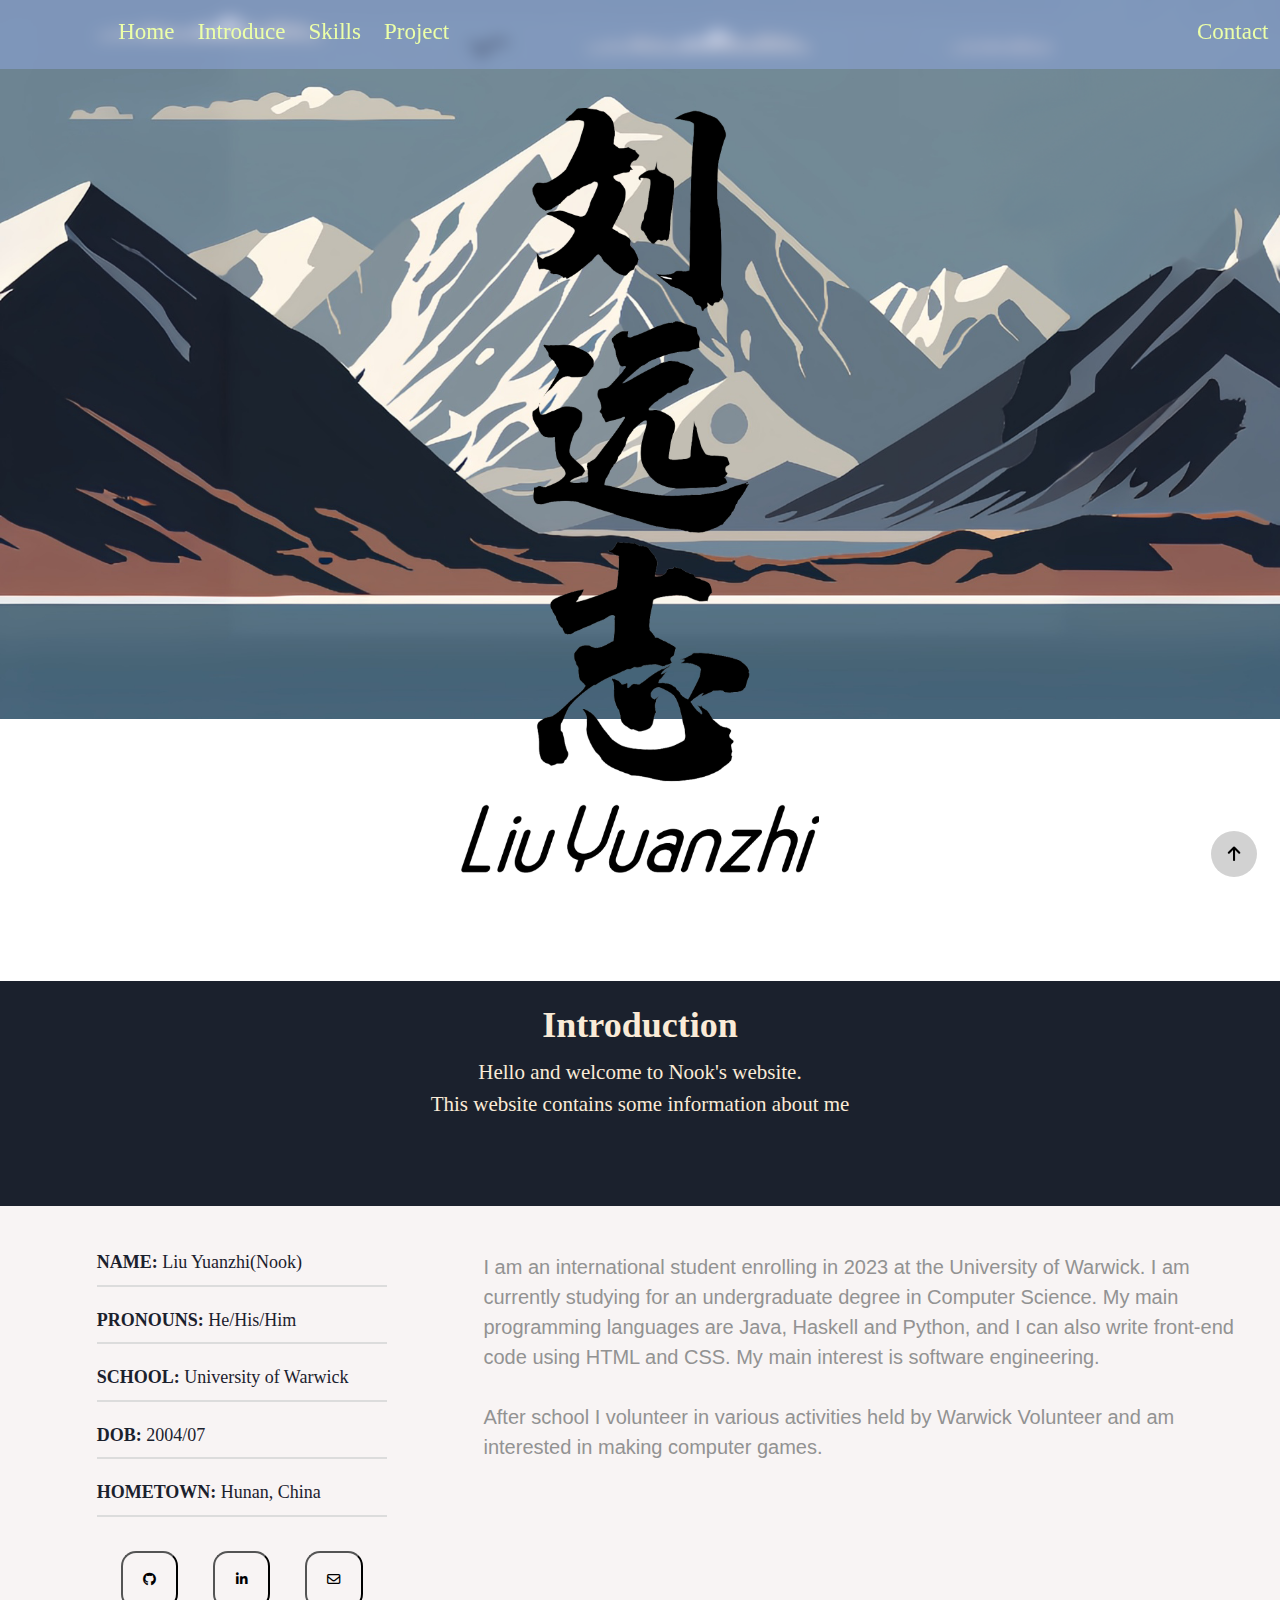
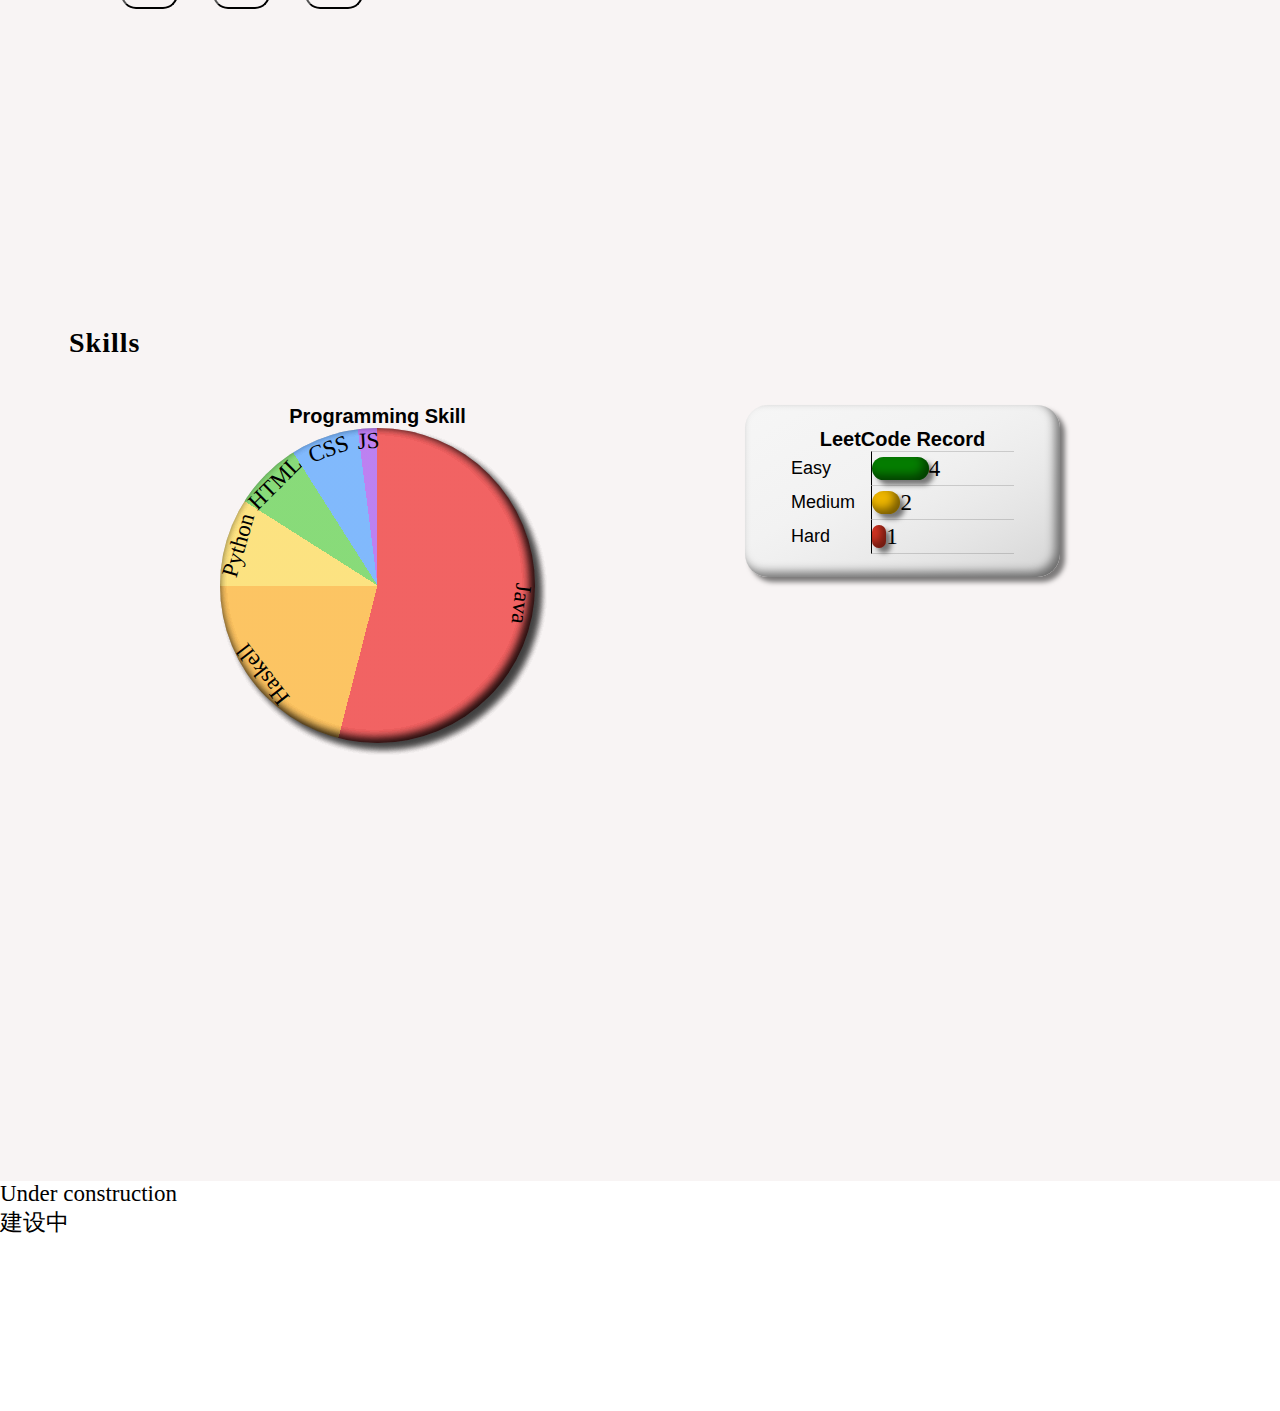
==== commit 9ddc7f89: "Add files via upload" ====
--- a/index.html
+++ b/index.html
@@ -25,17 +25,23 @@
 
 <body>
 
-    <!-- 顶部导航栏(左侧) -->
+    <!-- 顶部导航栏 -->
     <div class="topNavi" id="1">
 
+        <!-- 图标 -->
+        <div class="logo"></div>
+
+        <!-- 左侧 -->
         <ul class="topLeft">
-            <li><a class="home" href="#1">Home</a></li>
+            <li><a href="#1">Home</a></li>
             <li><a href="#2">Introduce</a></li>
             <li><a href="#3">Skills</a></li>
             <li><a href="#4">Project</a></li>
         </ul>
 
+        <!-- 右侧 -->
         <ul class="topRight">
+
             <li><a href="contact.html">Contact</a></li>
         </ul>
     </div>
@@ -105,33 +111,60 @@
 
         <div class="chart">
 
-            <table class="charts-css bar show-labels show-primary-axis data-spacing-5">
+            <!-- 编程语言 饼状图 -->
+            <table class="charts-css pie show-heading ">
                 <caption>Programming Skill</caption>
                 <tbody>
+                    <!--Java 54%-->
                     <tr>
-                        <th scope="row"> CSS </th>
-                        <td style="--size: 0.65;"></td>
+                        <td style="--start: 0; --end: 0.54;"><span class="data"> Java </span></td>
                     </tr>
+
+                    <!--Haskell 21%-->
+                    <tr>
+                        <td style="--start: 0.54; --end: 0.75;"><span class="data"> Haskell </span></td>
+                    </tr>
+
+                    <!--Python 9%-->
+                    <tr>
+                        <td style="--start: 0.75; --end: 0.84;"><span class="data"> Python </span></td>
+                    </tr>
+
+                    <!--HTML 7%-->
+                    <tr>
+                        <td style="--start: 0.84; --end: 0.91;"><span class="data"> HTML </span></td>
+                    </tr>
+
+                    <!--CSS 7%-->
+                    <tr>
+                        <td style="--start: 0.91; --end: 0.98;"><span class="data"> CSS </span></td>
+                    </tr>
+
+                    <!--JavaScript 2%-->
+                    <tr>
+                        <td style="--start: 0.98; --end: 1;"><span class="data"> JS </span></td>
+                    </tr>
+
                 </tbody>
             </table>
 
-            <!-- 编程语言 柱状图 -->
-            <table class="charts-css bar show-labels show-primary-axis show-data-axes data-spacing-5">
+            <!-- LeetCode 柱状图 -->
+            <table class="charts-css bar show-heading show-labels show-primary-axis show-data-axes data-outside data-spacing-5">
                 <caption>LeetCode Record</caption>
                 <tbody>
                     <tr>
                         <th scope="row"> Easy </th>
-                        <td style="--size: 0.4; --color: rgb(5, 125, 0)"></td>
+                        <td style="--size: 0.4; --color: rgb(5, 125, 0)"><span class="data"> 4 </span></td>
                     </tr>
 
                     <tr>
                         <th scope="row"> Medium </th>
-                        <td style="--size: 0.2; --color: rgb(238, 182, 1)"></td>
+                        <td style="--size: 0.2; --color: rgb(238, 182, 1)"><span class="data"> 2 </span></td>
                     </tr>
 
                     <tr>
                         <th scope="row"> Hard </th>
-                        <td style="--size: 0.1; --color: rgb(219, 53, 34)"></td>
+                        <td style="--size: 0.1; --color: rgb(219, 53, 34)"><span class="data"> 1 </span></td>
                     </tr>
                 </tbody>
             </table>
--- a/css/index.css
+++ b/css/index.css
@@ -2,8 +2,8 @@
     width: 100%;
     height: 100%;
     scroll-behavior: smooth;
-}
-
+    font-size: 23px;
+}
 
 
 /*
@@ -19,76 +19,39 @@
 
 
 /*
-顶部导航栏(左侧)
+顶部导航栏
 */
 .topNavi {
+    /* 弹性盒子 */
     display: flex;
     justify-content: space-between;
     /* 位置固定在顶部 */
     position: absolute;
     /* 填充宽度 高度*/
-    width: 100%;
+    width: 100VW;
     height: 3rem;
+    max-width:100%;
     /* 背景框毛玻璃效果 */
     backdrop-filter: blur(8px);
     -webkit-backdrop-filter: blur(8px);
     /* 背景框颜色 */
     background-color: rgb(144,168,225, 0.5);
-}
-.topLeft {
-    /* 左侧占比 */
-    flex: 1;
-    /* 横向排列 */
-    display: flex;
-    flex-direction: row;
-    /* 去除点 */
-    list-style: none;
-    /* 高度 */
-    height: 3rem;
-}
-.topLeft li {
-    height: 3rem;
-}
-/* Home键背景 */
-.topLeft li:first-child {
-    background: linear-gradient(rgb(114, 41, 214, 0.5), rgb(170, 70, 238, 0.6));  /* 背景色 */
-}
-/* Home键 属性 */
-.topLeft li:first-child a {
-    display: block;
-    padding: 0.65rem 0.7rem;   /* 文字 高度/宽度 */
-    color: #90E1A0;             /* 文字颜色 */
-    font: bold 24px STXihei, "Microsoft YaHei";
-    text-decoration: none;
-}
-.topRight {
-    /* 右侧占比 */
-    flex: 1;
-    /* 横向排列 */
-    float: right;
-    /* 去除点 */
-    list-style: none;
-    /* 高度 */
-    height: 3rem;
-    /* 右侧对齐 */
-    display: flex;
-    justify-content: flex-end;
-}
-.topRight li {
-    height: 3rem;
-}
-/* 其他按键 属性 */
+    /* 字体 */
+    font: 23px STXihei, "Microsoft YaHei";
+}
+
+/* 按键 属性 */
 .topNavi a {
-    transition: all 400ms;
-    display: block;     /* 把链接显示为块元素可使整个链接区域可点击 */
-    padding: 0.65rem 0.5rem;   /* 文字 高度/宽度 */
-    color: #ecffa8;     /* 文字颜色 */
-    font: 22px STXihei, "Microsoft YaHei";
-    text-decoration-line: none;     /* 去除下划线 */
-}
-/* 其他按键 选中效果 */
-.topNavi a:hover:not(.home){
-    height: 1.7rem;
+    transition: all 400ms;      /* 动画速度 */
+    display: block;             /* 把链接显示为块元素 使整个链接区域可点击 */
+    text-align: center;
+    padding: 19px 0.5rem;
+
+    color: #ecffa8;             /* 文字颜色 */
+    text-decoration-line: none; /* 去除下划线 */
+}
+/* 按键 选中效果 */
+.topNavi a:hover{
     /* 圆角 */
     border-radius: 30px;
     /* 背景变色 */
@@ -98,6 +61,50 @@
     /* 动画时间 */
     transition: all 250ms;
 }
+
+.logo{
+    flex: 1;
+    background-image: url("../images/nook.png");
+    background-size: 5rem auto;
+    background-repeat: no-repeat;
+    background-position: center center;
+}
+
+/*
+顶部导航栏 左
+*/
+.topLeft {
+    /* 左侧占比 */
+    flex: 10;
+
+    /* 横向排列 从左到右*/
+    display: flex;
+    flex-direction: row;
+
+    /* 去除li的点 */
+    list-style: none;
+
+    /* 高度 */
+    height: 3rem;
+}
+
+
+.topRight {
+    /* 右侧占比 */
+    flex: 1;
+
+    /* 去除点 */
+    list-style: none;
+    /* 高度 */
+    height: 3rem;
+    /* 右侧对齐 */
+    display: flex;
+    flex-direction: row-reverse;
+}
+.topRight li {
+    height: 3rem;
+}
+
 
 
 
@@ -270,7 +277,7 @@
 */
 .skill {
     width: 100%;
-    height: 100VH;
+    height: 100%;
     margin: 0;
     background-color: rgb(248,244,244);     /* 背景色 */
 }
@@ -291,13 +298,35 @@
 .chart table{
     width: 30%;
 }
-
+/* 柱状图 属性 */
 .chart .bar {
     --color: rgba(90,165,255,0.5);
     padding: 1rem 2rem;
     border-radius: 1rem;
-    background-color: rgb(199,199,199);
-    box-shadow: 2px 3px 3px RGB(144,144,144);
+    background: linear-gradient(to bottom right, rgb(246,246,246), 75%, rgb(211,211,211));
+    box-shadow:
+            inset -5px -5px 10px rgba(0, 0, 0, 0.5),
+            5px 5px 5px rgba(0, 0, 0, 0.5);
+}
+.chart caption {
+    font: bold 20px Tahoma,Helvetica,Arial,'宋体',sans-serif;
+}
+/*柱状图 标签属性*/
+.chart th {
+    font: 18px Tahoma,Helvetica,Arial,'宋体',sans-serif;
+}
+/* 柱状图 柱子属性 */
+.chart .bar td {
+    border-radius: 0.5rem;
+    box-shadow:
+            inset -5px -5px 10px rgba(0, 0, 0, 0.5),
+            5px 5px 5px rgba(0, 0, 0, 0.5);
+}
+
+.chart .pie td {
+    box-shadow:
+            inset -3px -3px 10px rgba(0, 0, 0, 0.3),
+            6px 6px 6px rgba(0, 0, 0, 0.2);
 }
 
 
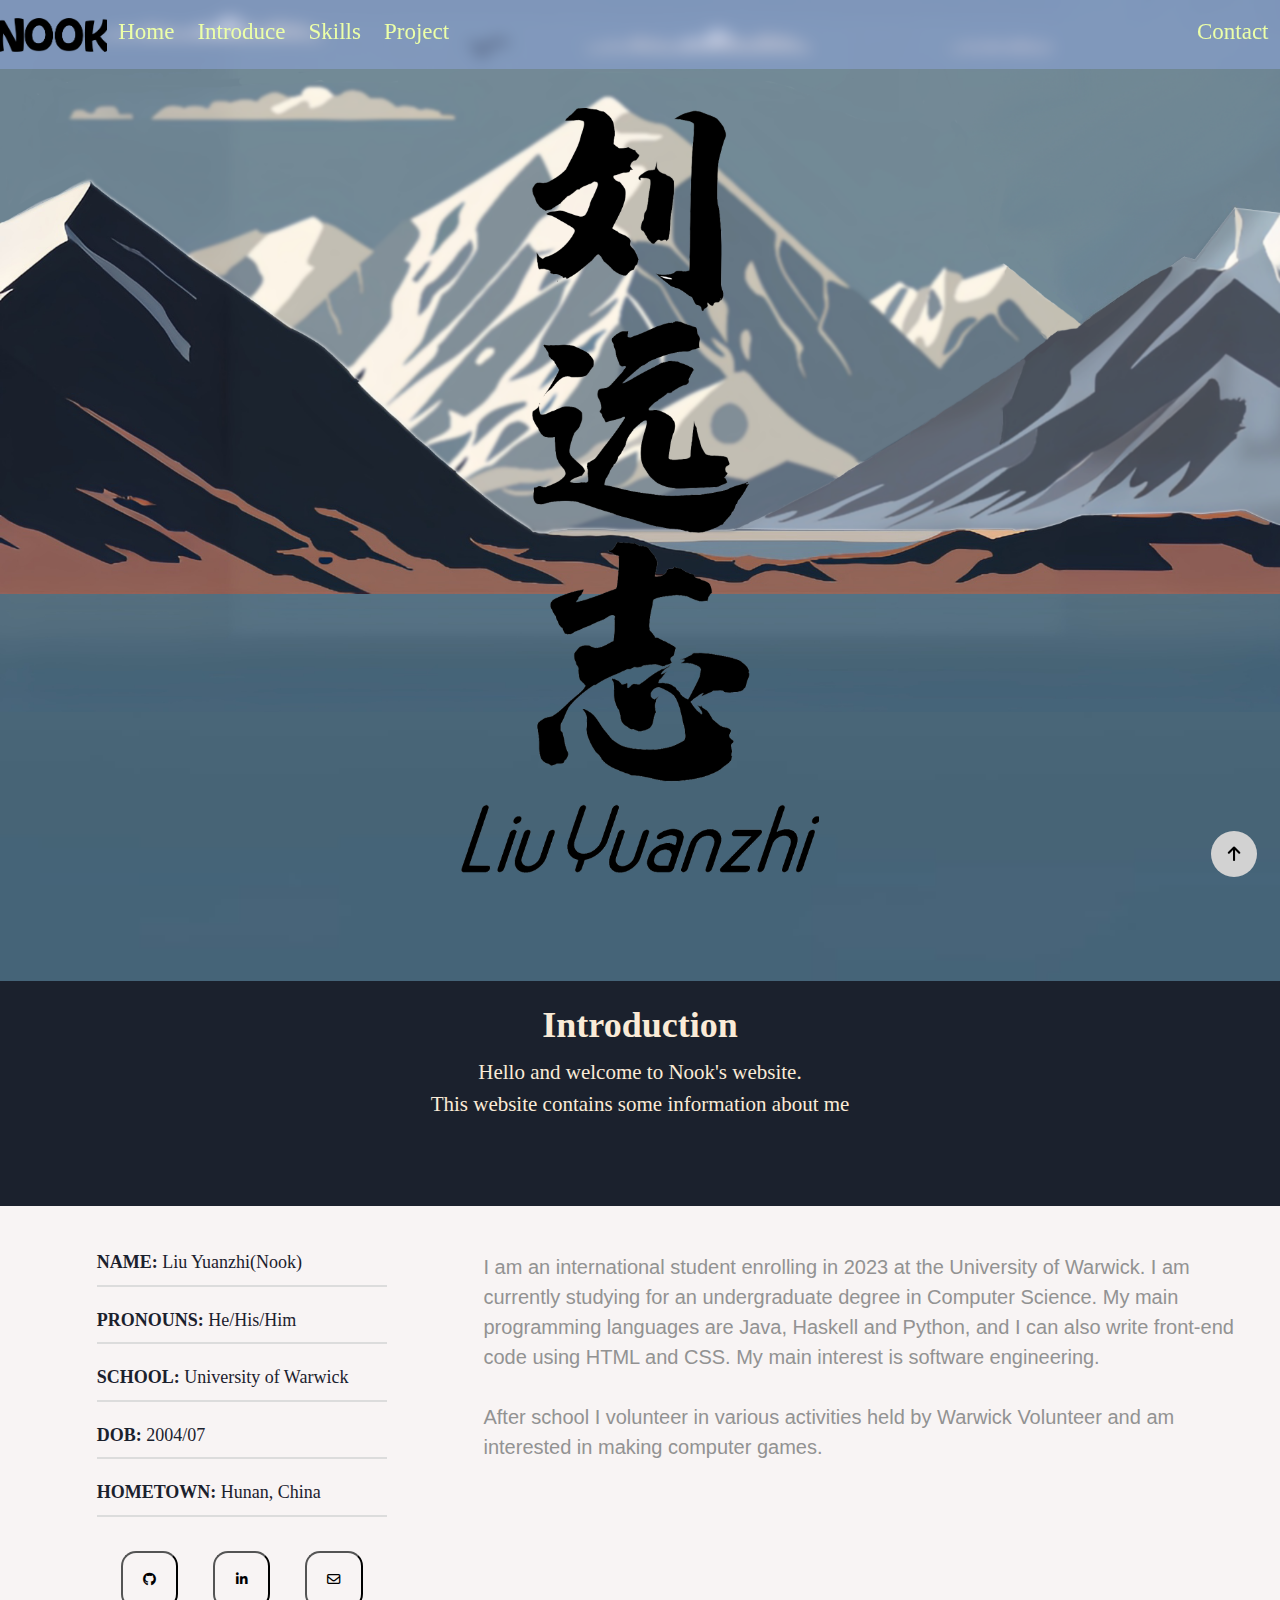
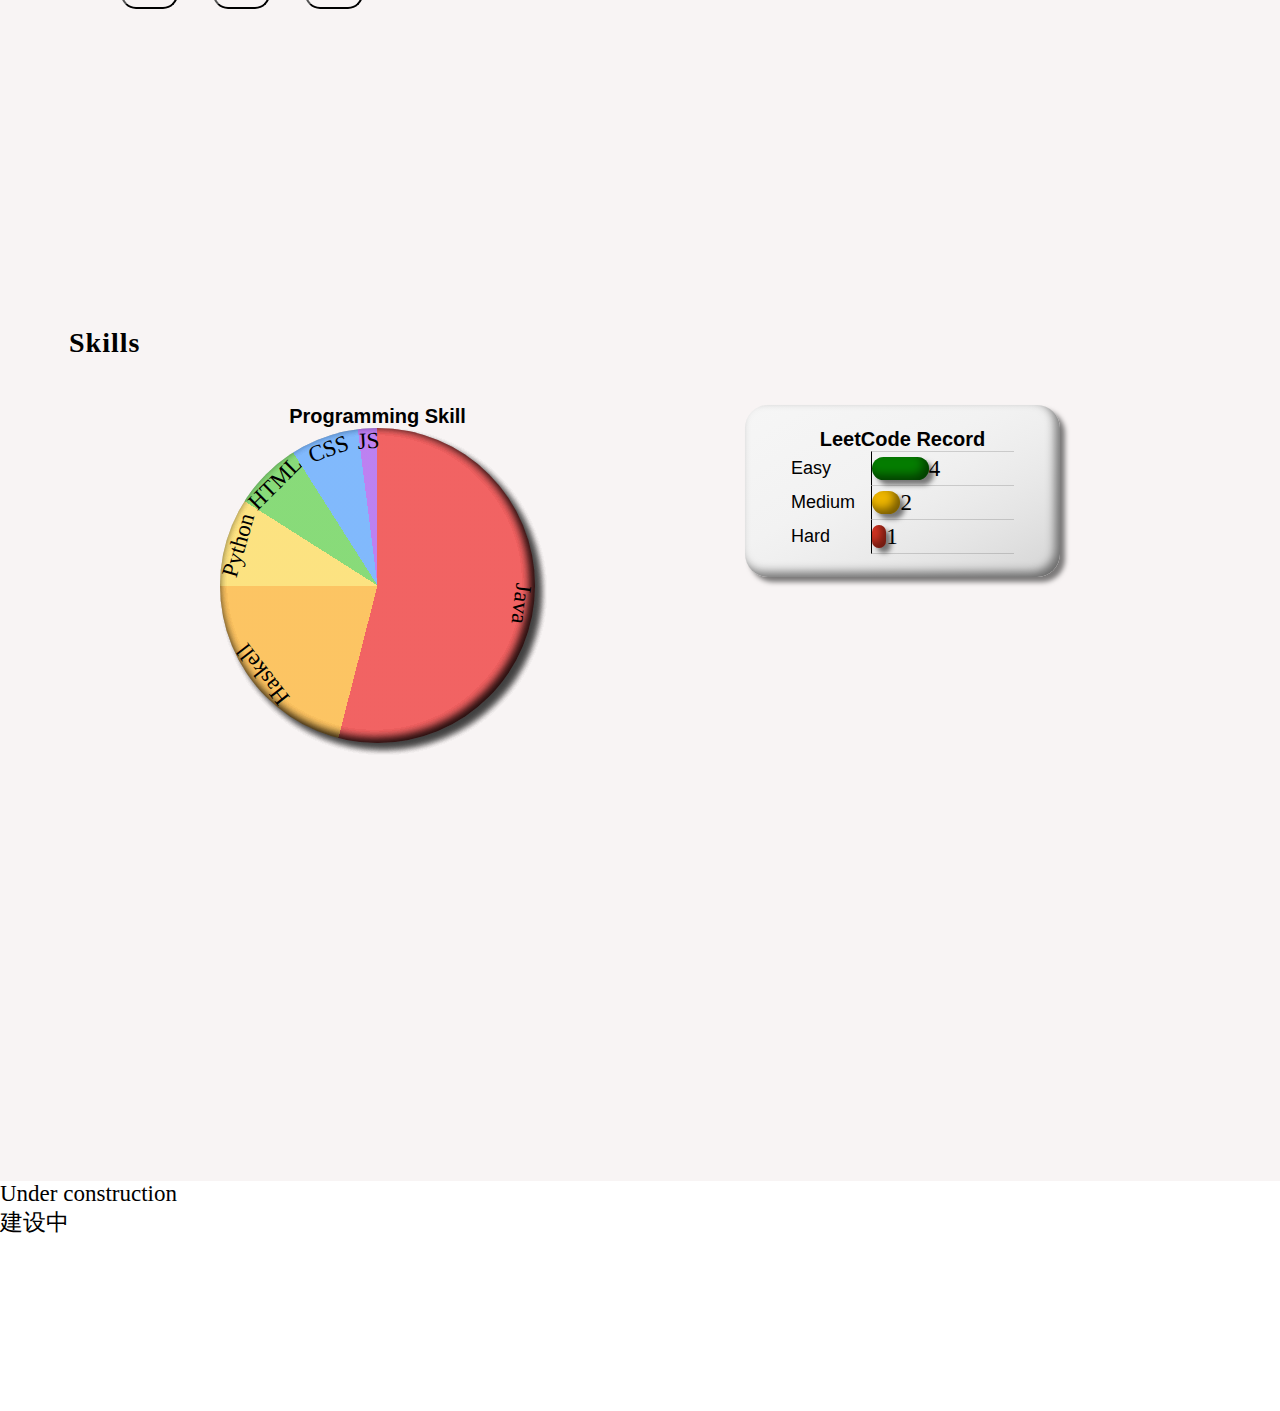
==== commit ab6873aa: "Add files via upload" ====
--- a/index.html
+++ b/index.html
@@ -33,7 +33,7 @@
 
         <!-- 左侧 -->
         <ul class="topLeft">
-            <li><a href="#1">Home</a></li>
+            <li class="ha"><a href="#1">Home</a></li>
             <li><a href="#2">Introduce</a></li>
             <li><a href="#3">Skills</a></li>
             <li><a href="#4">Project</a></li>
@@ -41,7 +41,6 @@
 
         <!-- 右侧 -->
         <ul class="topRight">
-
             <li><a href="contact.html">Contact</a></li>
         </ul>
     </div>
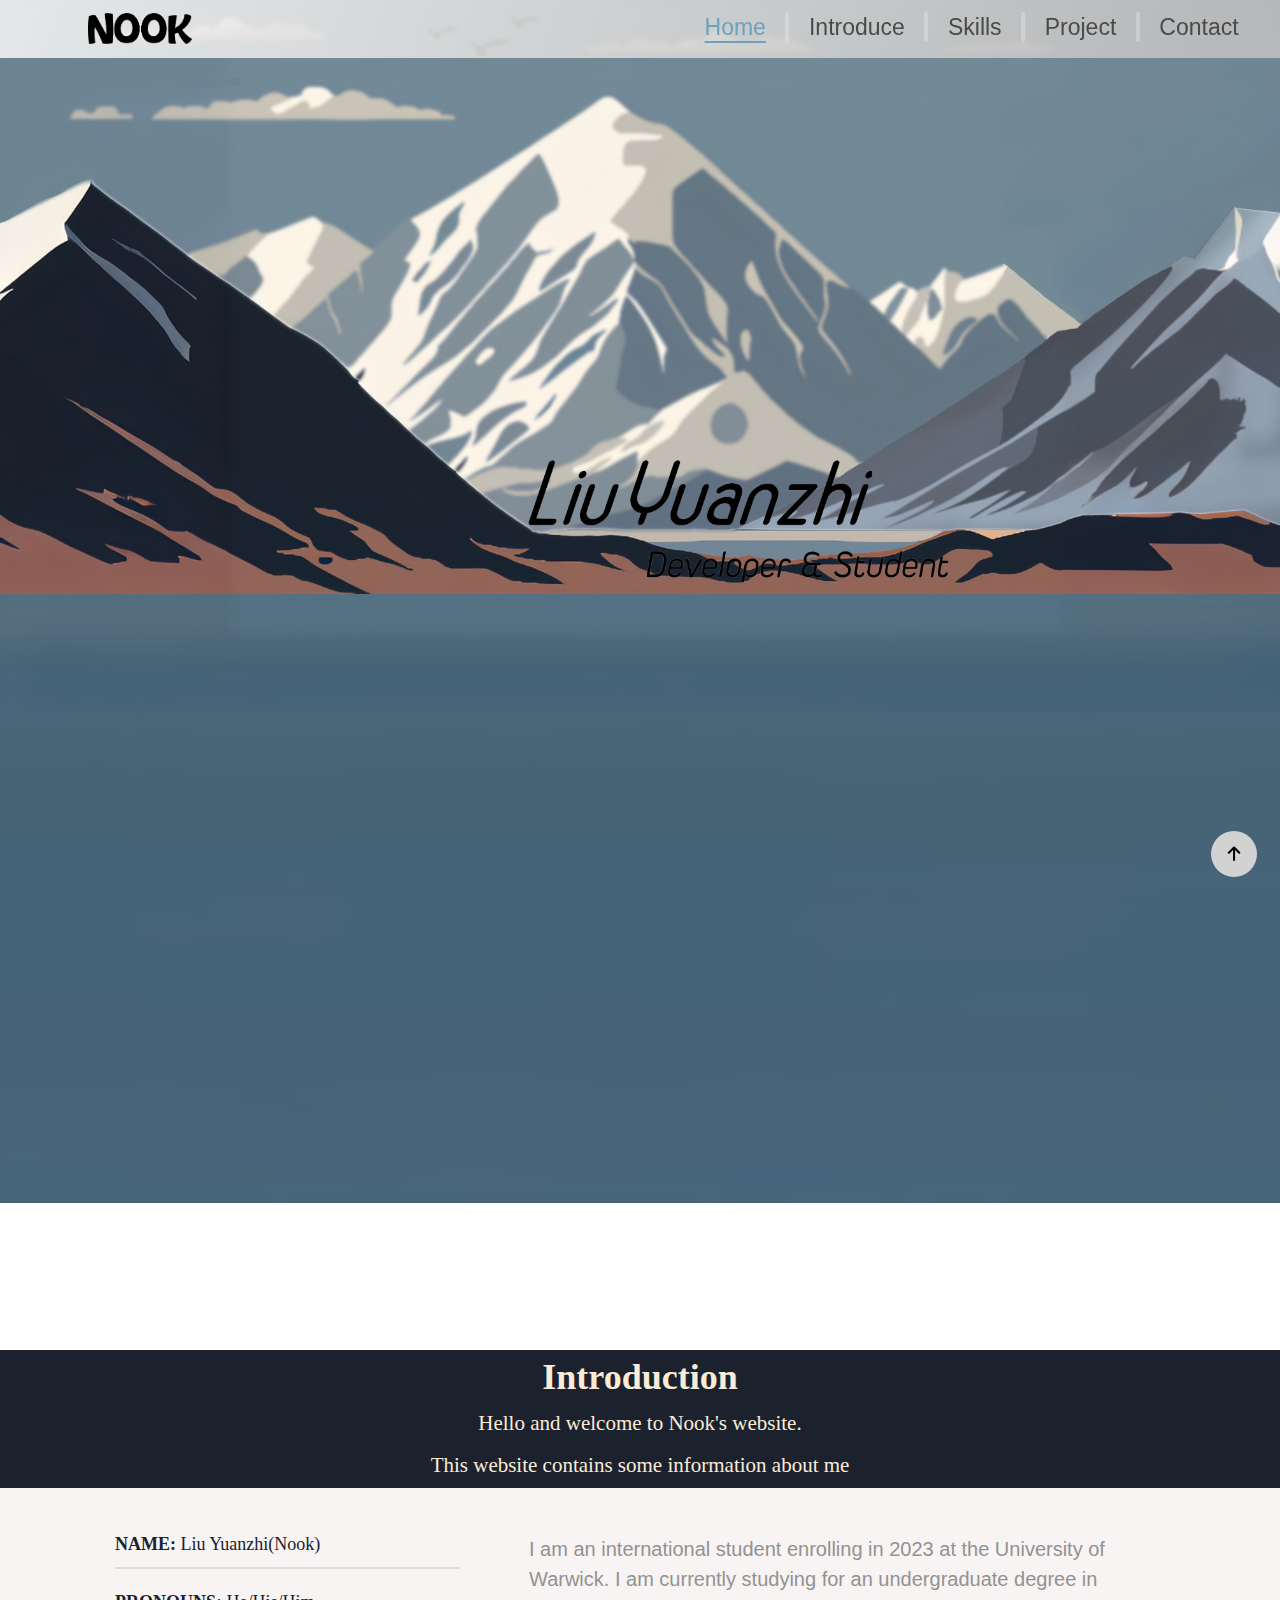
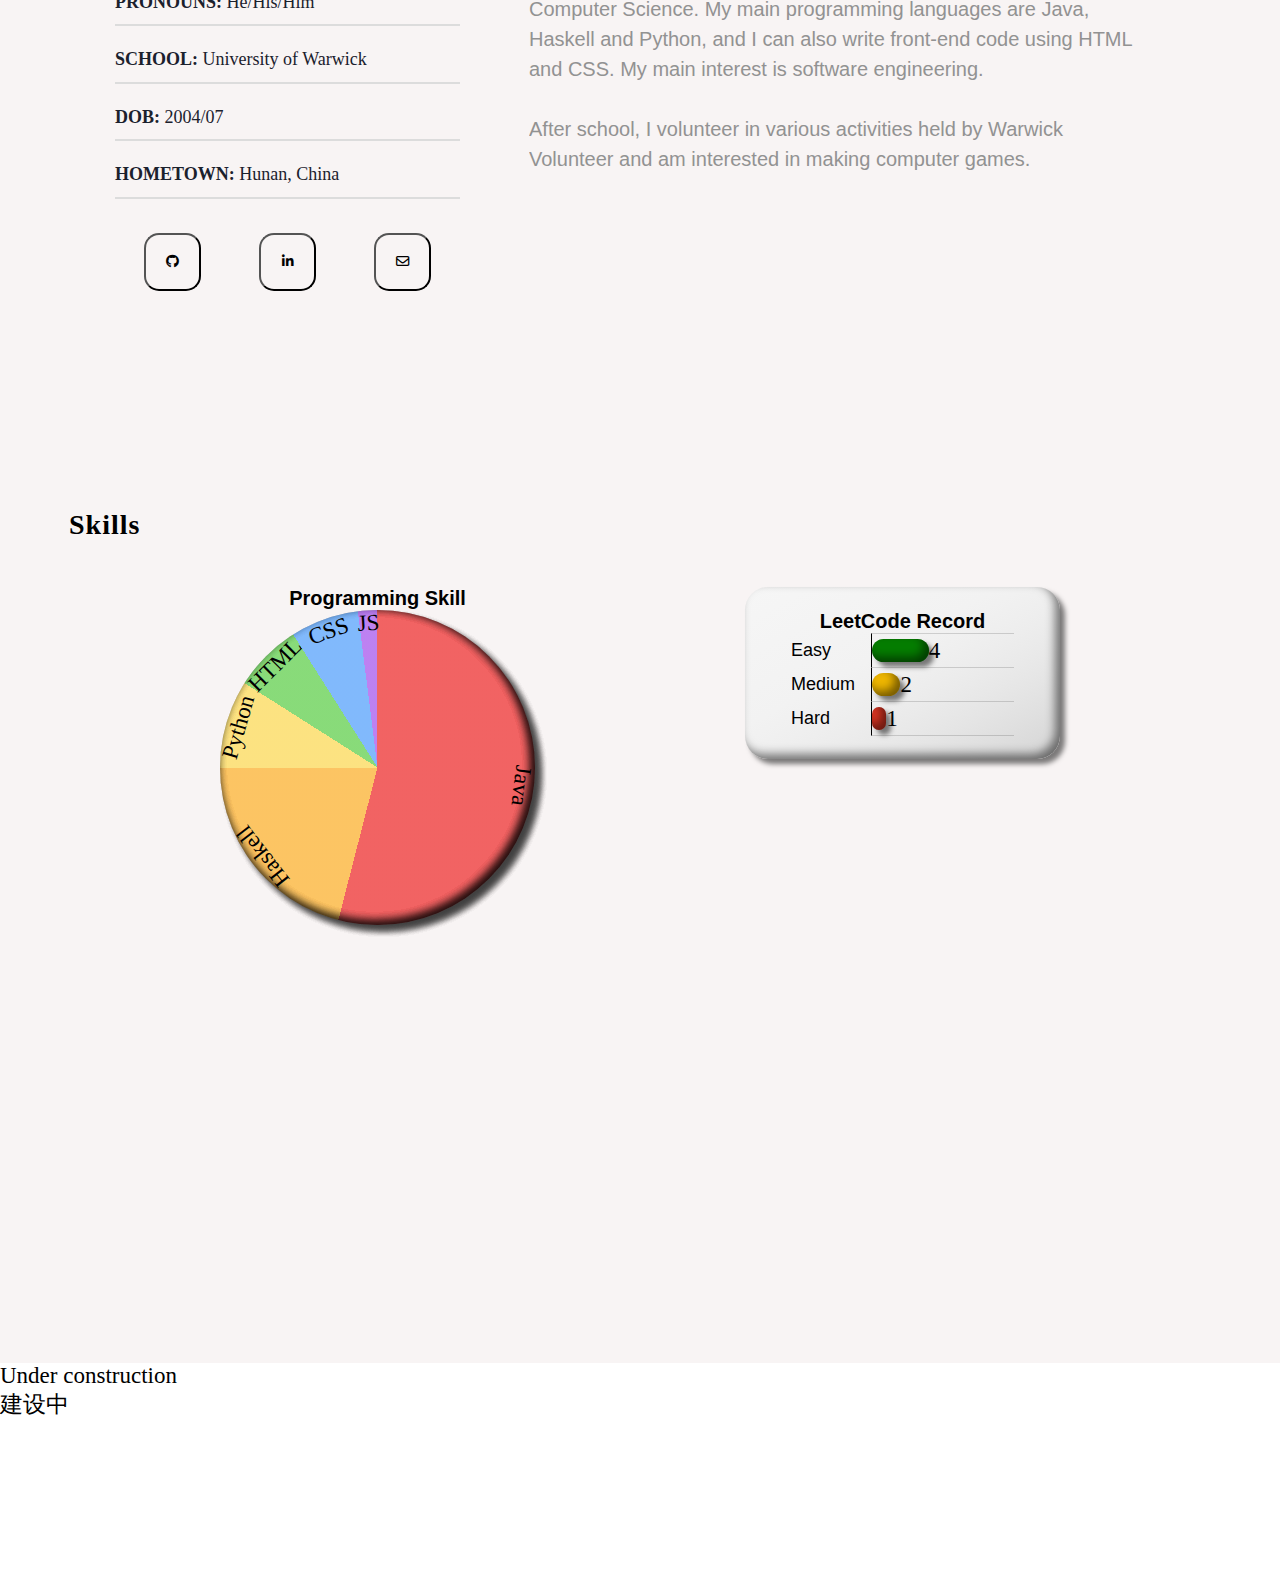
==== commit 70a9be59: "Add files via upload" ====
--- a/index.html
+++ b/index.html
@@ -12,6 +12,9 @@
 
     <!-- 表格文件 -->
     <link href="asset/ChartCss/charts.min.css" rel="stylesheet" />
+
+    <!-- Bootstrap5 -->
+    <link href="asset/bootstrap5.3.3/css/bootstrap.min.css" />
 
     <!-- 图标文件 -->
     <link href="asset/AwesomeFont/css/fontawesome.css" rel="stylesheet" />
@@ -32,16 +35,15 @@
         <div class="logo"></div>
 
         <!-- 左侧 -->
-        <ul class="topLeft">
-            <li class="ha"><a href="#1">Home</a></li>
-            <li><a href="#2">Introduce</a></li>
-            <li><a href="#3">Skills</a></li>
-            <li><a href="#4">Project</a></li>
-        </ul>
+
 
         <!-- 右侧 -->
         <ul class="topRight">
             <li><a href="contact.html">Contact</a></li>
+            <li><a href="#4">Project</a></li>
+            <li><a href="#3">Skills</a></li>
+            <li><a href="#2">Introduce</a></li>
+            <li><a href="#1" id="home">Home</a></li>
         </ul>
     </div>
 
@@ -59,14 +61,13 @@
 
     <!-- 首页 书法名字 -->
     <div class="name">
-        <img src="images/name.png" height="90.5VH" alt="my name" />
+        <img src="images/name2.png" alt="my name" />
     </div>
 
     <!-- 网页介绍 Introduction -->
     <div class="intro" id="2">
         <h2>Introduction</h2>
-            <p>Hello and welcome to Nook's website.</p>
-            <p>This website contains some information about me</p>
+            <p>Hello and welcome to Nook's website. <br> <br>This website contains some information about me</p>
     </div>
 
     <!-- 个人介绍 About -->
@@ -100,7 +101,7 @@
             and I can also write front-end code using HTML and CSS.
             My main interest is software engineering.<br><br>
 
-            After school I volunteer in various activities held by Warwick Volunteer and am interested in making computer games.
+            After school, I volunteer in various activities held by Warwick Volunteer and am interested in making computer games.
         </p>
     </div>
 
@@ -179,6 +180,8 @@
         建设中
     </div>
 
+
+    <script src="asset/bootstrap5.3.3/js/bootstrap.bundle.min.js"></script>
     <script src="js/index.js"></script>
 </body>
 </html>--- a/css/index.css
+++ b/css/index.css
@@ -25,91 +25,98 @@
     /* 弹性盒子 */
     display: flex;
     justify-content: space-between;
+
     /* 位置固定在顶部 */
     position: absolute;
+
     /* 填充宽度 高度*/
     width: 100VW;
-    height: 3rem;
+    height: 2.5rem;
     max-width:100%;
+
     /* 背景框毛玻璃效果 */
-    backdrop-filter: blur(8px);
-    -webkit-backdrop-filter: blur(8px);
+    backdrop-filter: blur(2px);
+    -webkit-backdrop-filter: blur(2px);
     /* 背景框颜色 */
-    background-color: rgb(144,168,225, 0.5);
+
+    background-image: linear-gradient(110deg, rgb(242, 242, 242, 0.9) 0%, rgb(190, 190, 190, 0.9) 95%);
+
+
     /* 字体 */
-    font: 23px STXihei, "Microsoft YaHei";
-}
-
-/* 按键 属性 */
+    font: 23px bold Arial, sans-serif;
+}
+
+/* Logo */
+.logo{
+    flex: 1;
+    background-image: url("../images/nook.png");
+    background-size: 4.5rem auto;
+    background-repeat: no-repeat;
+    background-position: center center;
+}
+
+/* 文字 属性 */
 .topNavi a {
     transition: all 400ms;      /* 动画速度 */
-    display: block;             /* 把链接显示为块元素 使整个链接区域可点击 */
-    text-align: center;
-    padding: 19px 0.5rem;
-
-    color: #ecffa8;             /* 文字颜色 */
+    padding: 12px 0.8rem;       /* 文字 居中位置 间隔  */
+    color: rgb(74, 74, 74);  /* 文字颜色 */
     text-decoration-line: none; /* 去除下划线 */
 }
+
+#home {
+    color:rgb(106, 162, 189);
+    text-decoration: underline;
+    text-underline-position: under;
+}
+
 /* 按键 选中效果 */
 .topNavi a:hover{
     /* 圆角 */
-    border-radius: 30px;
+    border-radius: 20px;
     /* 背景变色 */
-    background-color: rgb(106, 136, 205);
-    /* 下划线 */
-    text-decoration: underline #ecffa8;
+    background-color: rgb(147, 167, 214);
+    /* 文字变色 */
+    color: rgb(255, 255, 255);
     /* 动画时间 */
     transition: all 250ms;
 }
 
-.logo{
-    flex: 1;
-    background-image: url("../images/nook.png");
-    background-size: 5rem auto;
-    background-repeat: no-repeat;
-    background-position: center center;
-}
-
-/*
-顶部导航栏 左
-*/
-.topLeft {
-    /* 左侧占比 */
-    flex: 10;
-
-    /* 横向排列 从左到右*/
-    display: flex;
-    flex-direction: row;
-
-    /* 去除li的点 */
-    list-style: none;
-
-    /* 高度 */
-    height: 3rem;
-}
-
-
+/* 按键位置 */
+.topNavi li {
+    padding: 14px 0;
+}
+
+/* 分隔线 */
+.topRight li:before {
+    content: "";
+    margin: 0.05rem;
+    border: 2px solid rgb(232, 232, 232, 0.4);
+    border-radius: 5px;
+    align-self: center;
+}
+
+.topRight li:last-child:before {
+    content: "";
+    border-style: none ;
+    align-self: center;
+}
+
+
+/* 右侧 */
 .topRight {
     /* 右侧占比 */
-    flex: 1;
-
+    flex: 3.5;
+    /* 横向排列 从右到左 */
+    display: flex;
+    flex-direction: row-reverse;
     /* 去除点 */
     list-style: none;
-    /* 高度 */
-    height: 3rem;
-    /* 右侧对齐 */
-    display: flex;
-    flex-direction: row-reverse;
-}
-.topRight li {
-    height: 3rem;
-}
-
-
-
-
-/*
-回到顶部
+    padding-right: 1rem;
+}
+
+
+/*
+回到顶部按钮
 */
 /* 位置 */
 #up {
@@ -137,13 +144,13 @@
 书法名字
 */
 .name {
-    height: 85VH;
-    padding: 12VH;
+    height: 50VH;
+    padding: 50VH;
     text-align: center;
 }
 .name img {
     padding: 0;
-    height: 89.5VH;
+    width: 40vw;
     max-height: 100%;
 }
 
@@ -154,12 +161,15 @@
 */
 /* 介绍 背景 */
 .intro {
-    height: 25VH;
+    display: flex;
+    flex-direction: column;
+    justify-content: space-around;
+    height: 6rem;
     background-color: rgb(27, 33, 45);     /* 背景色 */
 }
 /* 介绍 标题 */
 .intro h2 {
-    padding-top: 1rem;  /* 离边框顶部高度 */
+  /* 离边框顶部高度 */
     width: 100%;    /* 宽度 */
     height: 2rem;   /* 高度 */
     text-align: center;     /* 居中 */
@@ -168,7 +178,7 @@
 }
 /* 介绍 内容 */
 .intro p {
-    padding-top: 0.5rem;
+    padding-bottom: 0.3rem;
     width: 100%;
     text-align: center;
     font: 21px/1.0 STXihei, "Microsoft YaHei";
@@ -182,22 +192,27 @@
 /* 介绍 背景 */
 .about {
     display: flex;
-    width: 100%;
-    height: 75VH;
-    margin: 0;
-    padding: 0;
+    max-width:100%;
+    width: 100vw;
+    height: 25rem;
     background-color: rgb(248,244,244);     /* 背景色 */
 }
 /* 介绍 左侧 */
 .aboutLeft {
     flex: 1;
+    display: flex;
+    flex-flow: column wrap;
+    align-content: flex-end;
+
+    padding-left: 5rem;
     margin-top: 1rem;  /* 离边框顶部距离 */
+
     width: 100%;
 }
 /* 信息栏 */
 .about ul {
-    width: 60%;      /* 总宽度 */
-    margin: 0 20%;   /* 两侧空白 */
+    width: 15rem;      /* 总宽度 */
+    padding-right: 3rem;
 }
 .about li {
     list-style: none;   /* 去除li的点 */
@@ -210,9 +225,12 @@
 }
 /* 按钮栏 位置*/
 .btn {
-    margin: 1.5rem 25%;
-    display: flex;
-    justify-content: space-between; /* 均匀排列 */
+    margin-top: 1.5rem;
+    width: 15rem;      /* 总宽度 */
+    padding-right: 3rem;
+    display: flex;
+    flex-direction: row;
+    justify-content: space-around; /* 均匀排列 */
 }
 /* 按钮栏 属性 */
 .btn button {
@@ -234,9 +252,8 @@
 /* 介绍 右侧 */
 .about p {
     flex: 1.6;  /* Set left-right ratio in golden ratio 1:1.6 */
-    width: 100%;
-    margin-left: 0;
-    margin-right: 1rem;
+    padding-right: 10vw;
+    width: 10rem;
     margin-top: 2rem;
     text-align: left;   /* 左侧对齐 */
     font: 20px/1.5 Tahoma,Helvetica,Arial,'宋体',sans-serif;
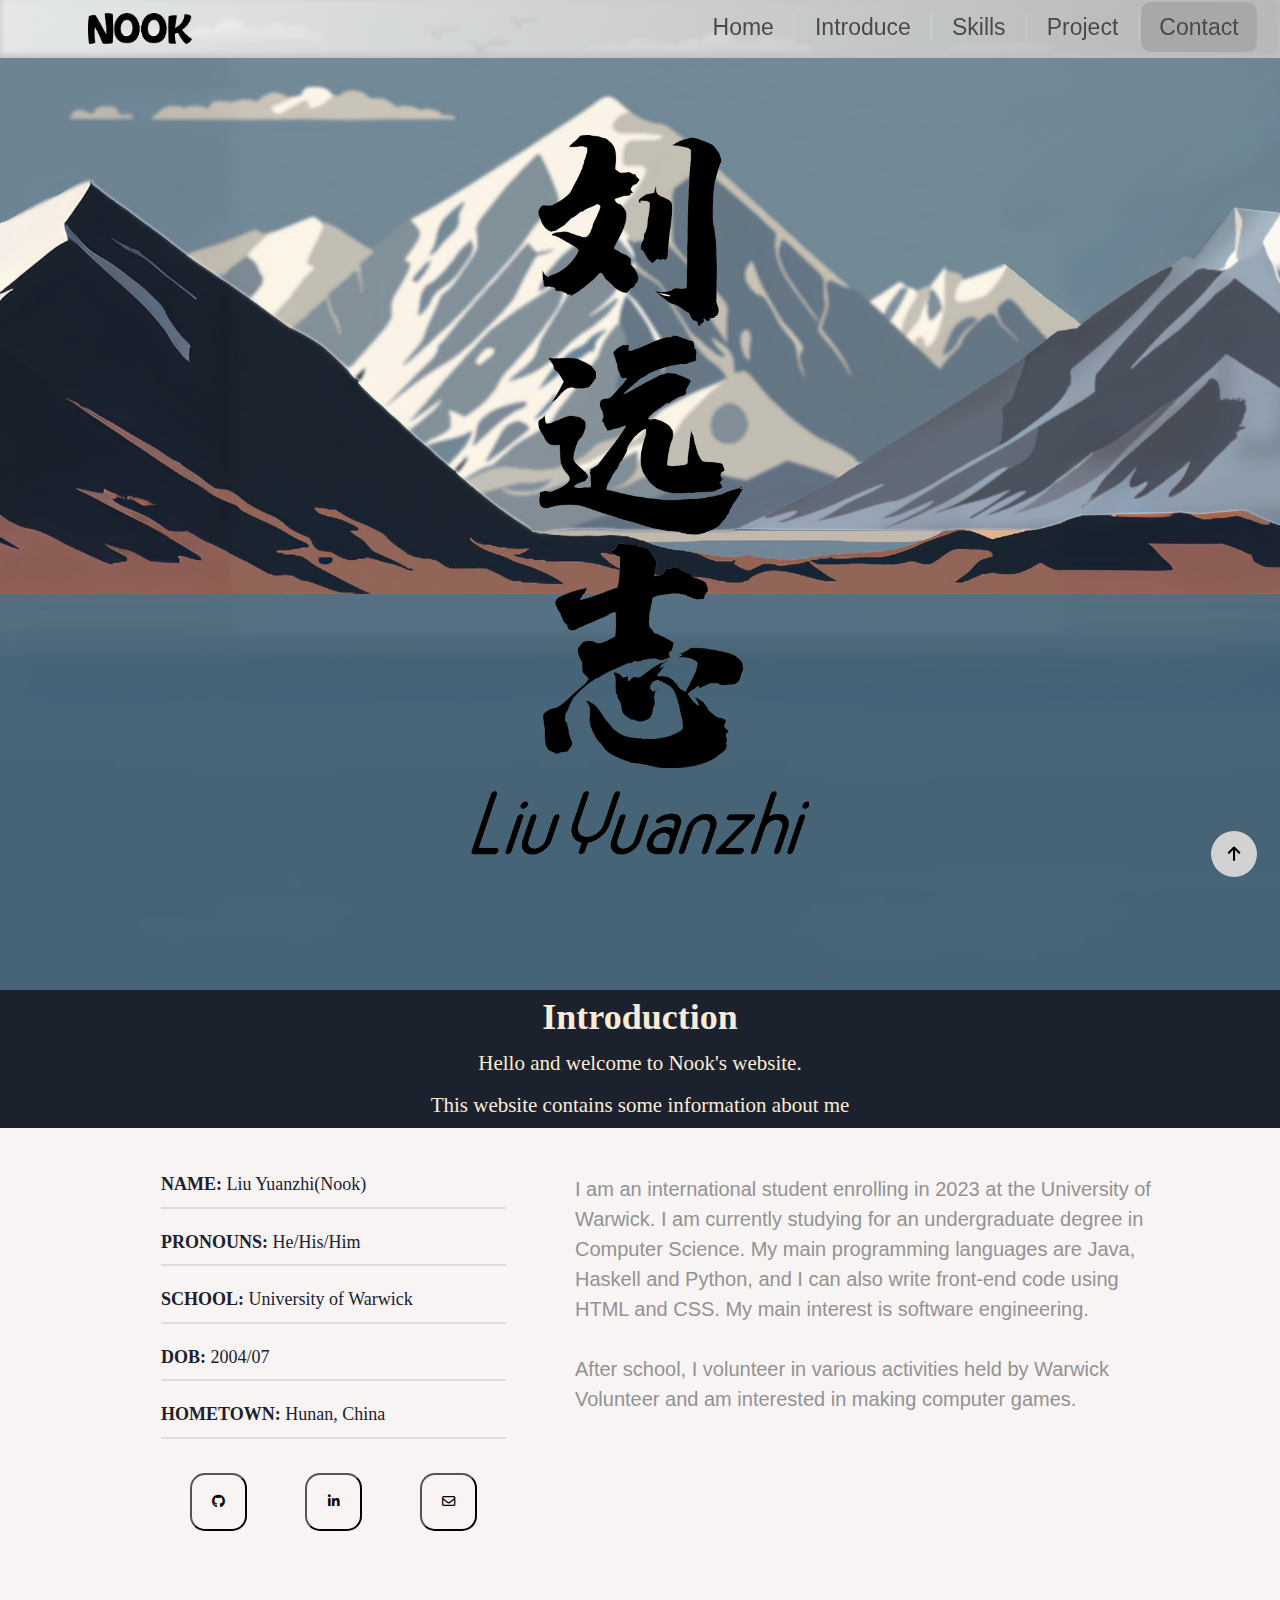
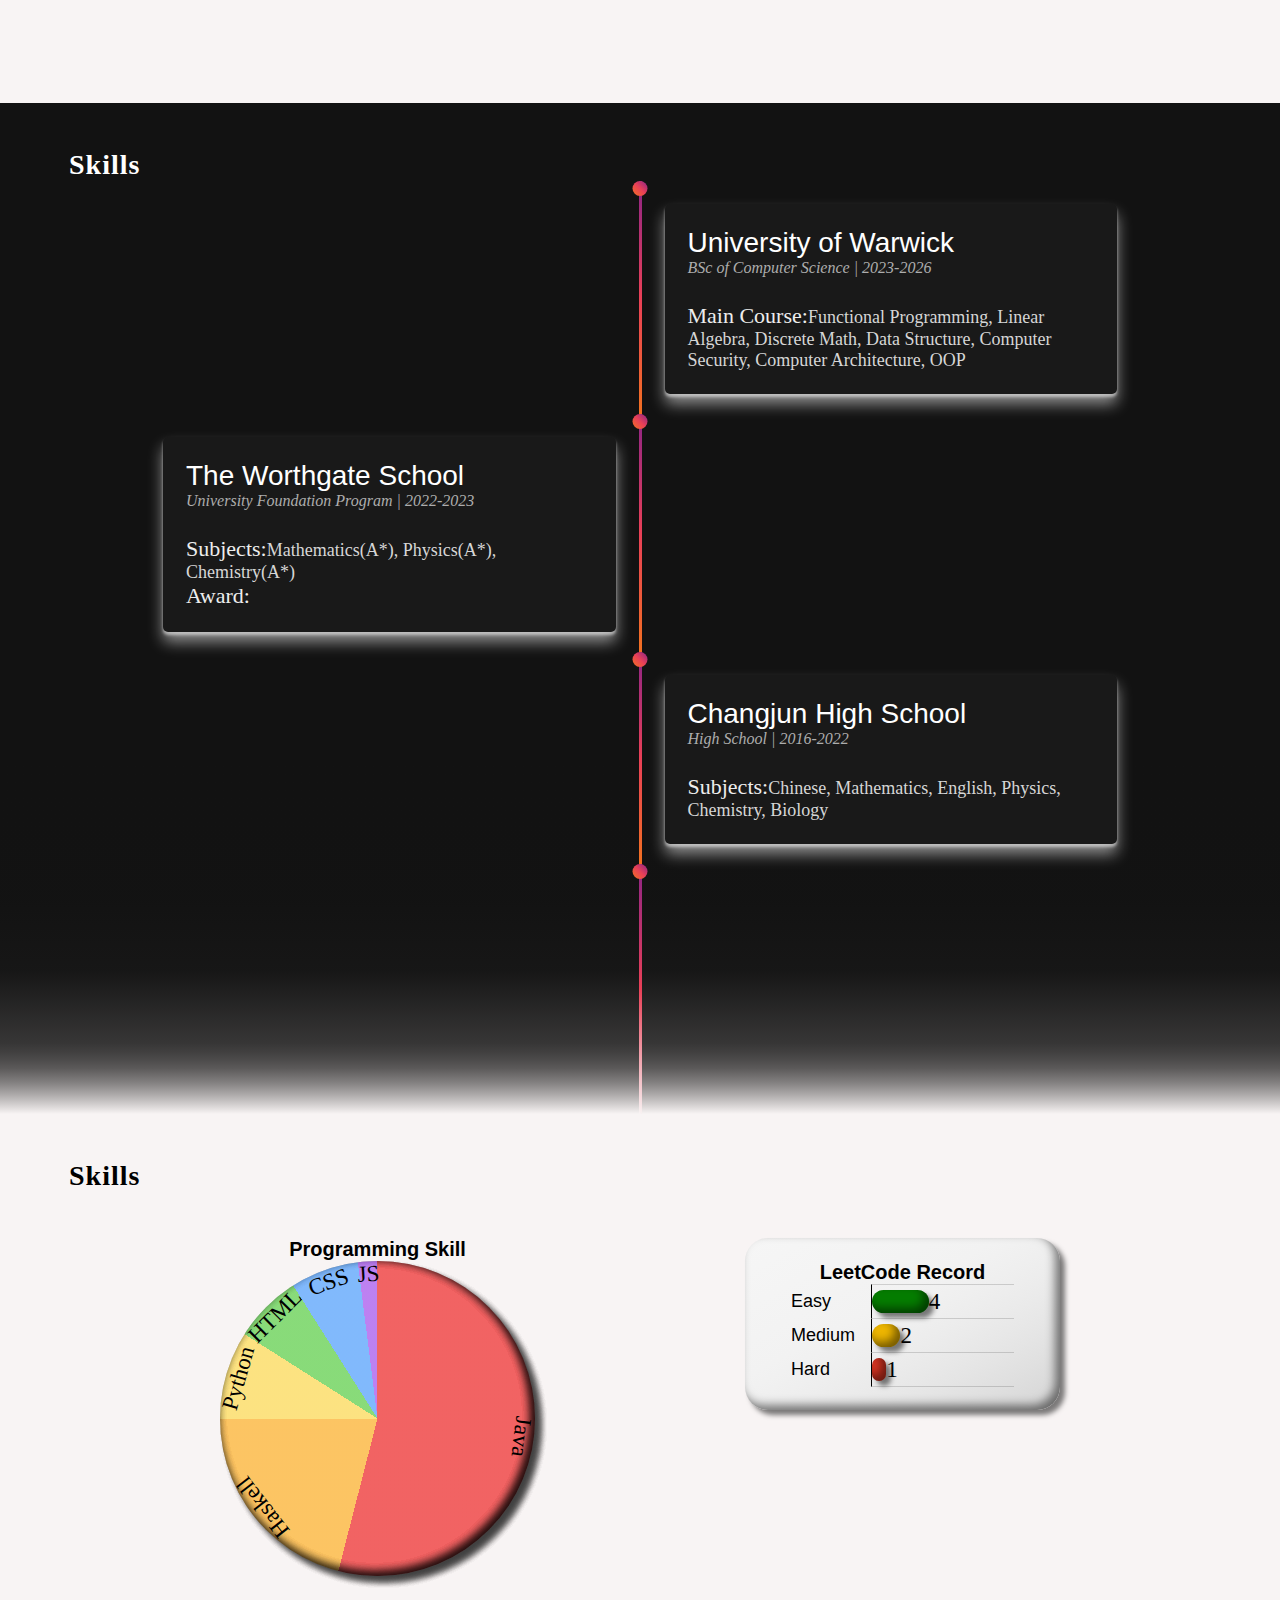
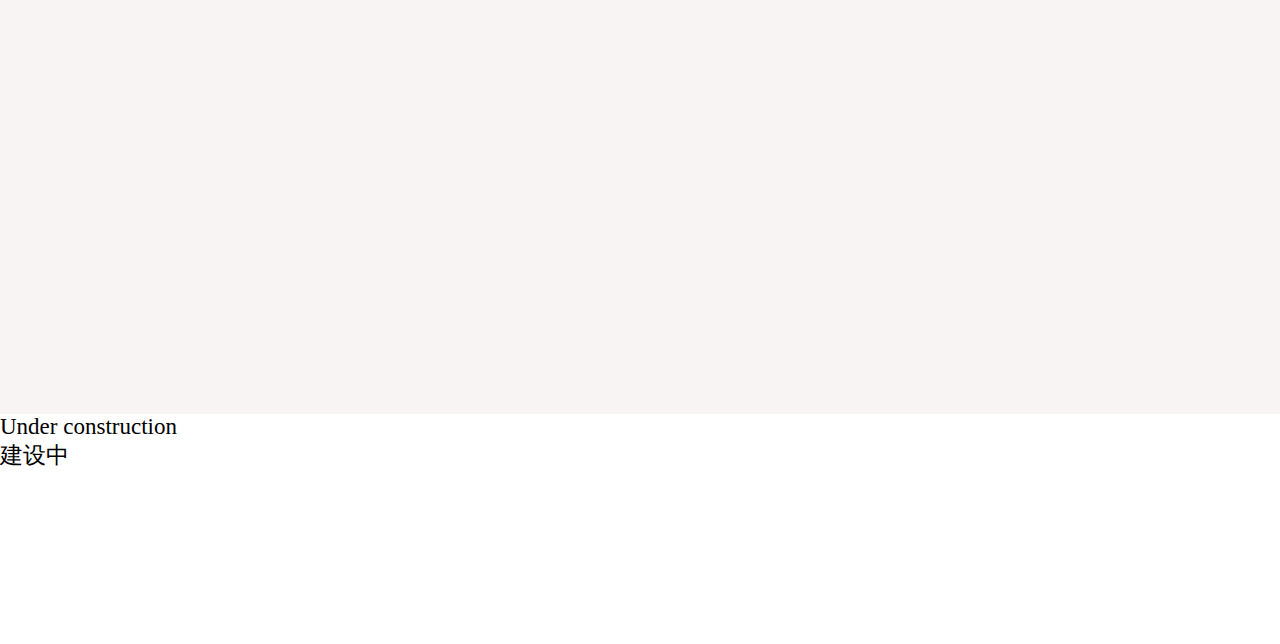
==== commit 36e63b35: "Add files via upload" ====
--- a/index.html
+++ b/index.html
@@ -34,16 +34,13 @@
         <!-- 图标 -->
         <div class="logo"></div>
 
-        <!-- 左侧 -->
-
-
-        <!-- 右侧 -->
+        <!-- 右侧按键 -->
         <ul class="topRight">
-            <li><a href="contact.html">Contact</a></li>
+            <li><a href="contact.html" id="contact">Contact</a></li>
             <li><a href="#4">Project</a></li>
             <li><a href="#3">Skills</a></li>
             <li><a href="#2">Introduce</a></li>
-            <li><a href="#1" id="home">Home</a></li>
+            <li><a href="#1">Home</a></li>
         </ul>
     </div>
 
@@ -61,7 +58,7 @@
 
     <!-- 首页 书法名字 -->
     <div class="name">
-        <img src="images/name2.png" alt="my name" />
+        <img src="images/name.png" alt="my name" />
     </div>
 
     <!-- 网页介绍 Introduction -->
@@ -71,42 +68,105 @@
     </div>
 
     <!-- 个人介绍 About -->
-    <div class="about">
-
-        <!-- 个人介绍 左侧 -->
-        <div class="aboutLeft">
-
-            <!-- 信息栏 -->
-            <ul>
-                <li> <b>NAME:</b>       <span class="tableR">Liu Yuanzhi(Nook)</span></li>
-                <li> <b>PRONOUNS:</b>   <span class="tableR">He/His/Him</span></li>
-                <li> <b>SCHOOL:</b>     <span class="tableR">University of Warwick</span></li>
-                <li> <b>DOB:</b>        <span class="tableR">2004/07</span></li>
-                <li> <b>HOMETOWN:</b>   <span class="tableR">Hunan, China</span></li>
-            </ul>
-
-            <!-- 按钮栏 -->
-            <div class="btn">
-                <a href="https://github.com/Nook001"><button><i class="fa-brands fa-github"></i></button></a>
-                <a href="https://www.linkedin.com/in/%E8%BF%9C%E5%BF%97-%E5%88%98-539146252/"><button><i class="fa-brands fa-linkedin-in"></i></button></a>
-                <a href="mailto:Nook_lyz@outlook.com"><button><i class="fa-regular fa-envelope"></i></button></a>
+    <section class="about-section">
+        <div class="about">
+
+            <!-- 个人介绍 左侧 -->
+            <div class="aboutLeft">
+
+                <!-- 信息栏 -->
+                <ul>
+                    <li> <b>NAME:</b>       <span class="tableR">Liu Yuanzhi(Nook)</span></li>
+                    <li> <b>PRONOUNS:</b>   <span class="tableR">He/His/Him</span></li>
+                    <li> <b>SCHOOL:</b>     <span class="tableR">University of Warwick</span></li>
+                    <li> <b>DOB:</b>        <span class="tableR">2004/07</span></li>
+                    <li> <b>HOMETOWN:</b>   <span class="tableR">Hunan, China</span></li>
+                </ul>
+
+                <!-- 按钮栏 -->
+                <div class="btn">
+                    <a href="https://github.com/Nook001"><button><i class="fa-brands fa-github"></i></button></a>
+                    <a href="https://www.linkedin.com/in/%E8%BF%9C%E5%BF%97-%E5%88%98-539146252/"><button><i class="fa-brands fa-linkedin-in"></i></button></a>
+                    <a href="mailto:Nook_lyz@outlook.com"><button><i class="fa-regular fa-envelope"></i></button></a>
+                </div>
+            </div>
+
+            <!-- 个人介绍 右侧 -->
+            <div class="aboutRight">
+                <p>
+                    I am an international student enrolling in 2023 at the University of Warwick.
+                    I am currently studying for an undergraduate degree in Computer Science.
+                    My main programming languages are Java, Haskell and Python,
+                    and I can also write front-end code using HTML and CSS.
+                    My main interest is software engineering.<br><br>
+
+                    After school, I volunteer in various activities held by Warwick Volunteer and am interested in making computer games.
+                </p>
             </div>
         </div>
-
-        <!-- 个人介绍 右侧 -->
-        <p>
-            I am an international student enrolling in 2023 at the University of Warwick.
-            I am currently studying for an undergraduate degree in Computer Science.
-            My main programming languages are Java, Haskell and Python,
-            and I can also write front-end code using HTML and CSS.
-            My main interest is software engineering.<br><br>
-
-            After school, I volunteer in various activities held by Warwick Volunteer and am interested in making computer games.
-        </p>
-    </div>
+    </section>
+
+
+    <!-- 教育经历 Education -->
+    <section class="timeline-section">
+
+        <h2>Skills</h2>
+
+        <div class="timeline">
+
+            <div class="timeline-empty"></div>
+
+            <div class="timeline-middle">
+                <div class="timeline-circle"></div>
+            </div>
+
+            <div class="timeline-content">
+                <div class="title">University of Warwick</div>
+                <div class="time">BSc of Computer Science | 2023-2026</div>
+                <br>
+                <p><span>Main Course:</span>Functional Programming, Linear Algebra, Discrete Math, Data Structure, Computer Security, Computer Architecture, OOP</p>
+            </div>
+
+            <div class="timeline-content">
+                <div class="title">The Worthgate School</div>
+                <div class="time">University Foundation Program | 2022-2023</div>
+                <br>
+                <p><span>Subjects:</span>Mathematics(A*), Physics(A*), Chemistry(A*)</p>
+                <p><span>Award:</span></p>
+            </div>
+
+            <div class="timeline-middle">
+                <div class="timeline-circle"></div>
+            </div>
+
+            <div class="timeline-empty"></div>
+
+            <div class="timeline-empty"></div>
+
+            <div class="timeline-middle">
+                <div class="timeline-circle"></div>
+            </div>
+
+            <div class="timeline-content">
+                <div class="title">Changjun High School</div>
+                <div class="time">High School | 2016-2022</div>
+                <br>
+                <p><span>Subjects:</span>Chinese, Mathematics, English, Physics, Chemistry, Biology</p>
+            </div>
+
+            <div class="timeline-end"></div>
+
+            <div class="timeline-end-middle">
+                <div class="timeline-circle"></div>
+            </div>
+
+        </div>
+
+    </section>
 
     <!-- LeetCode数据 -->
     <div class="skill" id="3">
+
         <h2>Skills</h2>
 
         <div class="chart">
--- a/css/index.css
+++ b/css/index.css
@@ -38,9 +38,9 @@
     backdrop-filter: blur(2px);
     -webkit-backdrop-filter: blur(2px);
     /* 背景框颜色 */
-
     background-image: linear-gradient(110deg, rgb(242, 242, 242, 0.9) 0%, rgb(190, 190, 190, 0.9) 95%);
-
+    /* 内嵌阴影 */
+    box-shadow: 0 -3px 6px rgb(194, 194, 194) inset;
 
     /* 字体 */
     font: 23px bold Arial, sans-serif;
@@ -63,10 +63,10 @@
     text-decoration-line: none; /* 去除下划线 */
 }
 
-#home {
-    color:rgb(106, 162, 189);
-    text-decoration: underline;
-    text-underline-position: under;
+#contact {
+    color: rgb(74, 74, 74);
+    background-color: rgb(168, 168, 168);
+    border-radius: 10px;
 }
 
 /* 按键 选中效果 */
@@ -90,15 +90,13 @@
 .topRight li:before {
     content: "";
     margin: 0.05rem;
-    border: 2px solid rgb(232, 232, 232, 0.4);
-    border-radius: 5px;
+    border: 1px solid rgb(232, 232, 232, 0.2);
+    border-radius: 7px;
     align-self: center;
 }
 
 .topRight li:last-child:before {
-    content: "";
     border-style: none ;
-    align-self: center;
 }
 
 
@@ -144,13 +142,14 @@
 书法名字
 */
 .name {
-    height: 50VH;
-    padding: 50VH;
+    height: 80VH;
+    padding: 15VH;
+    max-height: 100%;
     text-align: center;
 }
 .name img {
     padding: 0;
-    width: 40vw;
+    height: 80vh;
     max-height: 100%;
 }
 
@@ -190,12 +189,17 @@
 个人介绍 About
 */
 /* 介绍 背景 */
+.about-section {
+    padding: 0 0rem 0 7rem;
+    background-color: rgb(248,244,244);     /* 背景色 */
+}
 .about {
     display: flex;
+    justify-content: space-between;
+
     max-width:100%;
     width: 100vw;
     height: 25rem;
-    background-color: rgb(248,244,244);     /* 背景色 */
 }
 /* 介绍 左侧 */
 .aboutLeft {
@@ -204,17 +208,16 @@
     flex-flow: column wrap;
     align-content: flex-end;
 
-    padding-left: 5rem;
     margin-top: 1rem;  /* 离边框顶部距离 */
 
     width: 100%;
 }
 /* 信息栏 */
-.about ul {
+.aboutLeft ul {
     width: 15rem;      /* 总宽度 */
     padding-right: 3rem;
 }
-.about li {
+.aboutLeft li {
     list-style: none;   /* 去除li的点 */
     padding-top: 1rem;  /* 行距 */
     padding-bottom: 0.5rem; /* 下划线距离 */
@@ -250,23 +253,26 @@
     transition: all 270ms;
 }
 /* 介绍 右侧 */
-.about p {
+.aboutRight {
     flex: 1.6;  /* Set left-right ratio in golden ratio 1:1.6 */
     padding-right: 10vw;
-    width: 10rem;
+
     margin-top: 2rem;
     text-align: left;   /* 左侧对齐 */
     font: 20px/1.5 Tahoma,Helvetica,Arial,'宋体',sans-serif;
     color: rgb(146,146,146);
-    overflow: hidden;
-}
+}
+
+.aboutRight p {
+    max-width: 30rem;
+}
+
 /* slide in anime */
 .about-l-animation {
-    animation: slideL 1.3s 1;
-}
-.about-p-animation {
-    /* 动画 */
-    animation: slideP 1.3s 1;
+    animation: slideL 1s 1;
+}
+.about-r-animation {
+    animation: slideP 1s 1;
 }
 @keyframes slideP {
     from {
@@ -288,6 +294,117 @@
         opacity: 100%;
     }
 }
+
+
+/*
+教育经历
+*/
+.timeline-section {
+    background: linear-gradient(rgb(18, 18, 18), 93%, rgb(92, 90, 90), 98%, rgb(248,244,244));
+}
+
+/* 标题 */
+.timeline-section h2 {
+    color: white;
+    padding-top: 2rem;
+    letter-spacing: 1px;
+    margin-left: 3rem;
+    font: bold 28px STXihei, "Microsoft YaHei";    /* 字体 */
+}
+
+.timeline {
+    display: flex;
+    flex-direction: column;
+    align-items: center;
+    justify-content: center;
+
+    min-height: 100vh;
+    height: auto;
+    max-width: 1000px;
+    margin: 0 auto;
+}
+
+.timeline-content {
+    align-items: center;
+    justify-content: center;
+
+    background: rgb(25, 25, 25);
+    box-shadow: rgba(230, 230, 230, 0.6) 0px 10px 15px, rgba(230, 230, 230, 0.6) 0px 3px 3px;
+
+    border-radius: 5px;
+
+    padding: 1rem 1rem;
+    margin: 1rem 1rem 20px;
+
+    overflow-wrap: break-word !important;
+}
+
+.timeline-content .title {
+    color: white;
+    font: 28px bold Arial, sans-serif;
+}
+
+.timeline-content .time {
+    color: rgb(173, 173, 173);
+    font: 16px Arial sans-serif;
+    font-style: italic;
+}
+
+.timeline-content p {
+    color: rgb(214, 214, 214);
+    font: 18px Arial sans-serif;
+}
+
+.timeline-content p span {
+    color: rgb(237, 237, 237);
+    font: 22px Arial sans-serif;
+}
+
+.timeline-end {
+    align-items: center;
+    justify-content: center;
+
+    background: rgba(0, 0, 0, 0);
+    height: 250px;
+    overflow-wrap: break-word !important;
+}
+
+.timeline-end-middle {
+    position: relative;
+    background-image: linear-gradient(45deg, rgb(248,244,244), #E94057, #8A2387);
+    width: 3px;
+    height: 100%;
+}
+
+
+
+@media screen and (min-width: 768px) {
+    .timeline {
+        display: grid;
+        grid-template-columns: 1fr 3px 1fr;
+    }
+    .timeline-middle {
+        position: relative;
+        background-image: linear-gradient(45deg, #F27121, #E94057, #8A2387);
+        width: 3px;
+        height: 100%;
+    }
+    .main-middle {
+        opacity: 0;
+    }
+    .timeline-circle {
+        position: absolute;
+        top: 0;
+        left: 50%;
+        width: 15px;
+        height: 15px;
+        border-radius: 50%;
+        background-image: linear-gradient(45deg, #F27121, #E94057, #8A2387);
+        -webkit-transform: translateX(-50%);
+        transform: translateX(-50%);
+    }
+}
+
 
 /*
 技能图表 Skill
@@ -347,6 +464,7 @@
 }
 
 
+
 .construction{
     width: 100%;
     height: 10rem;
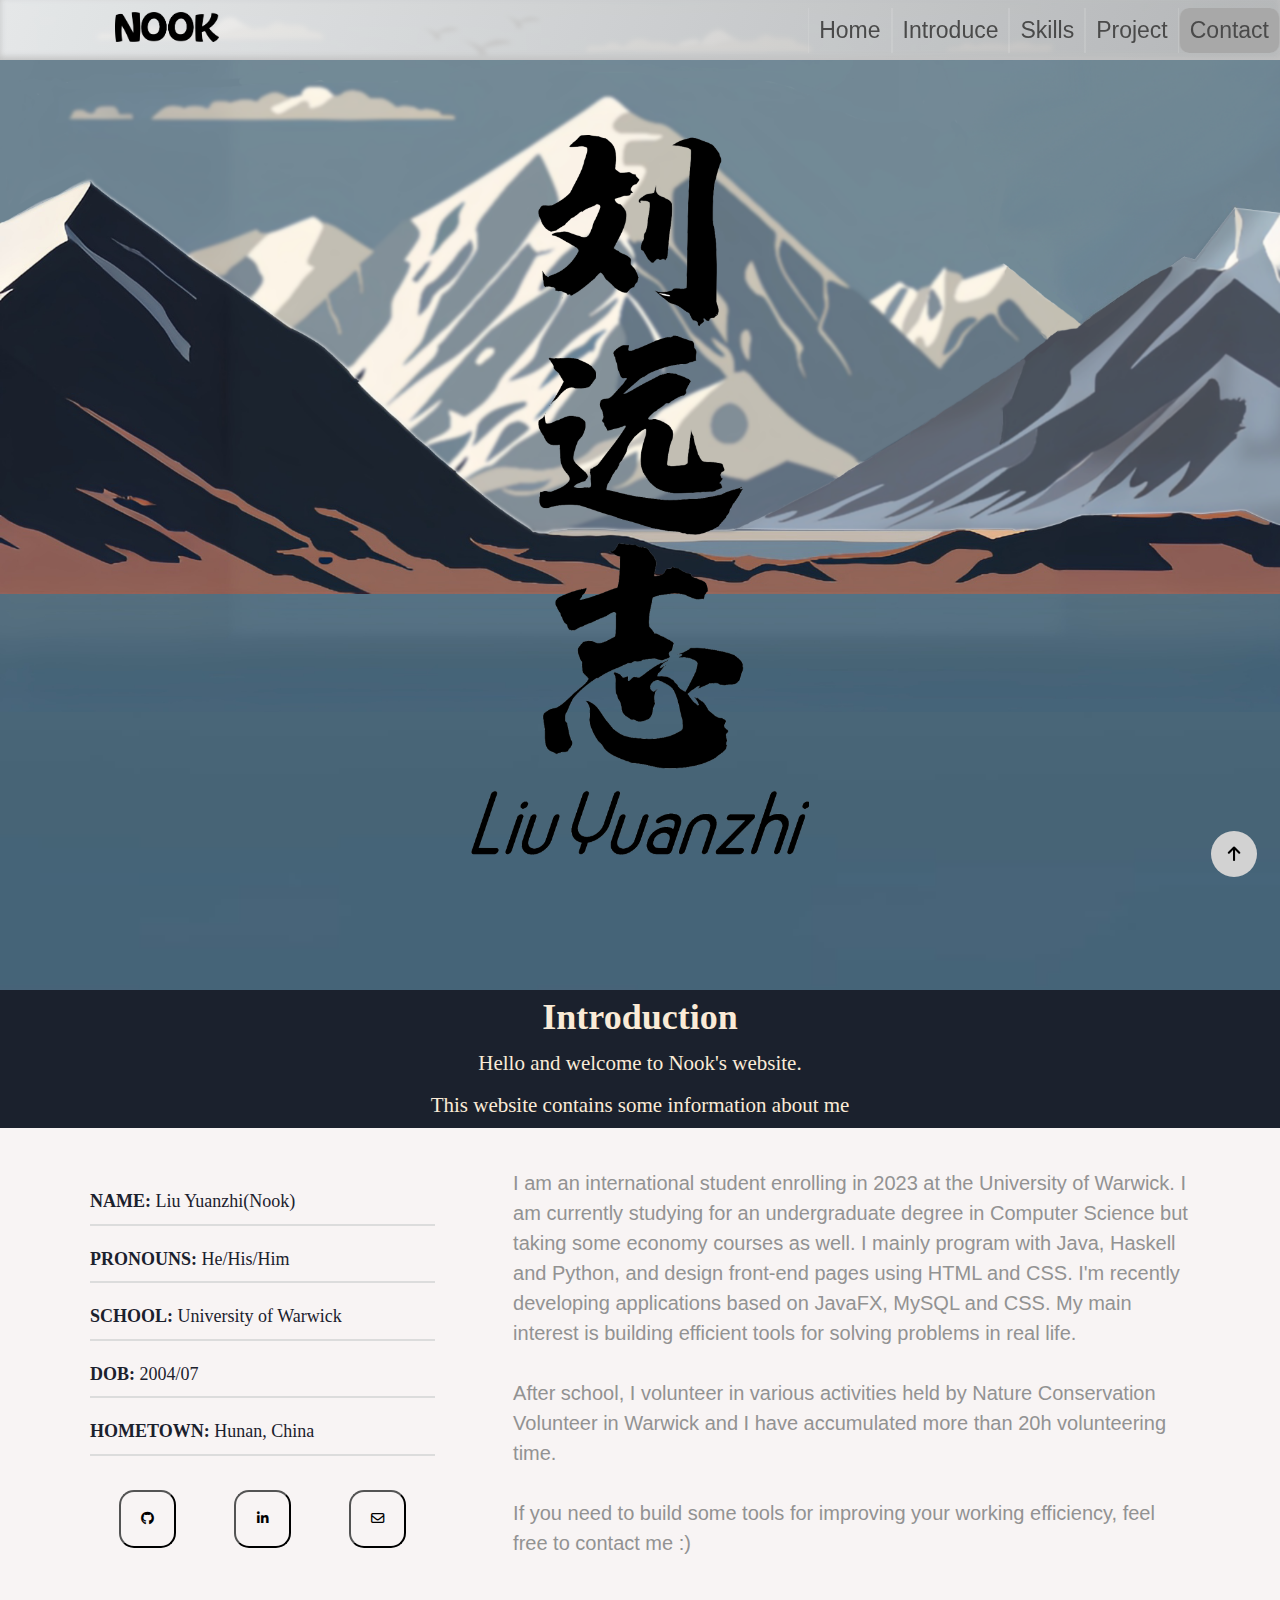
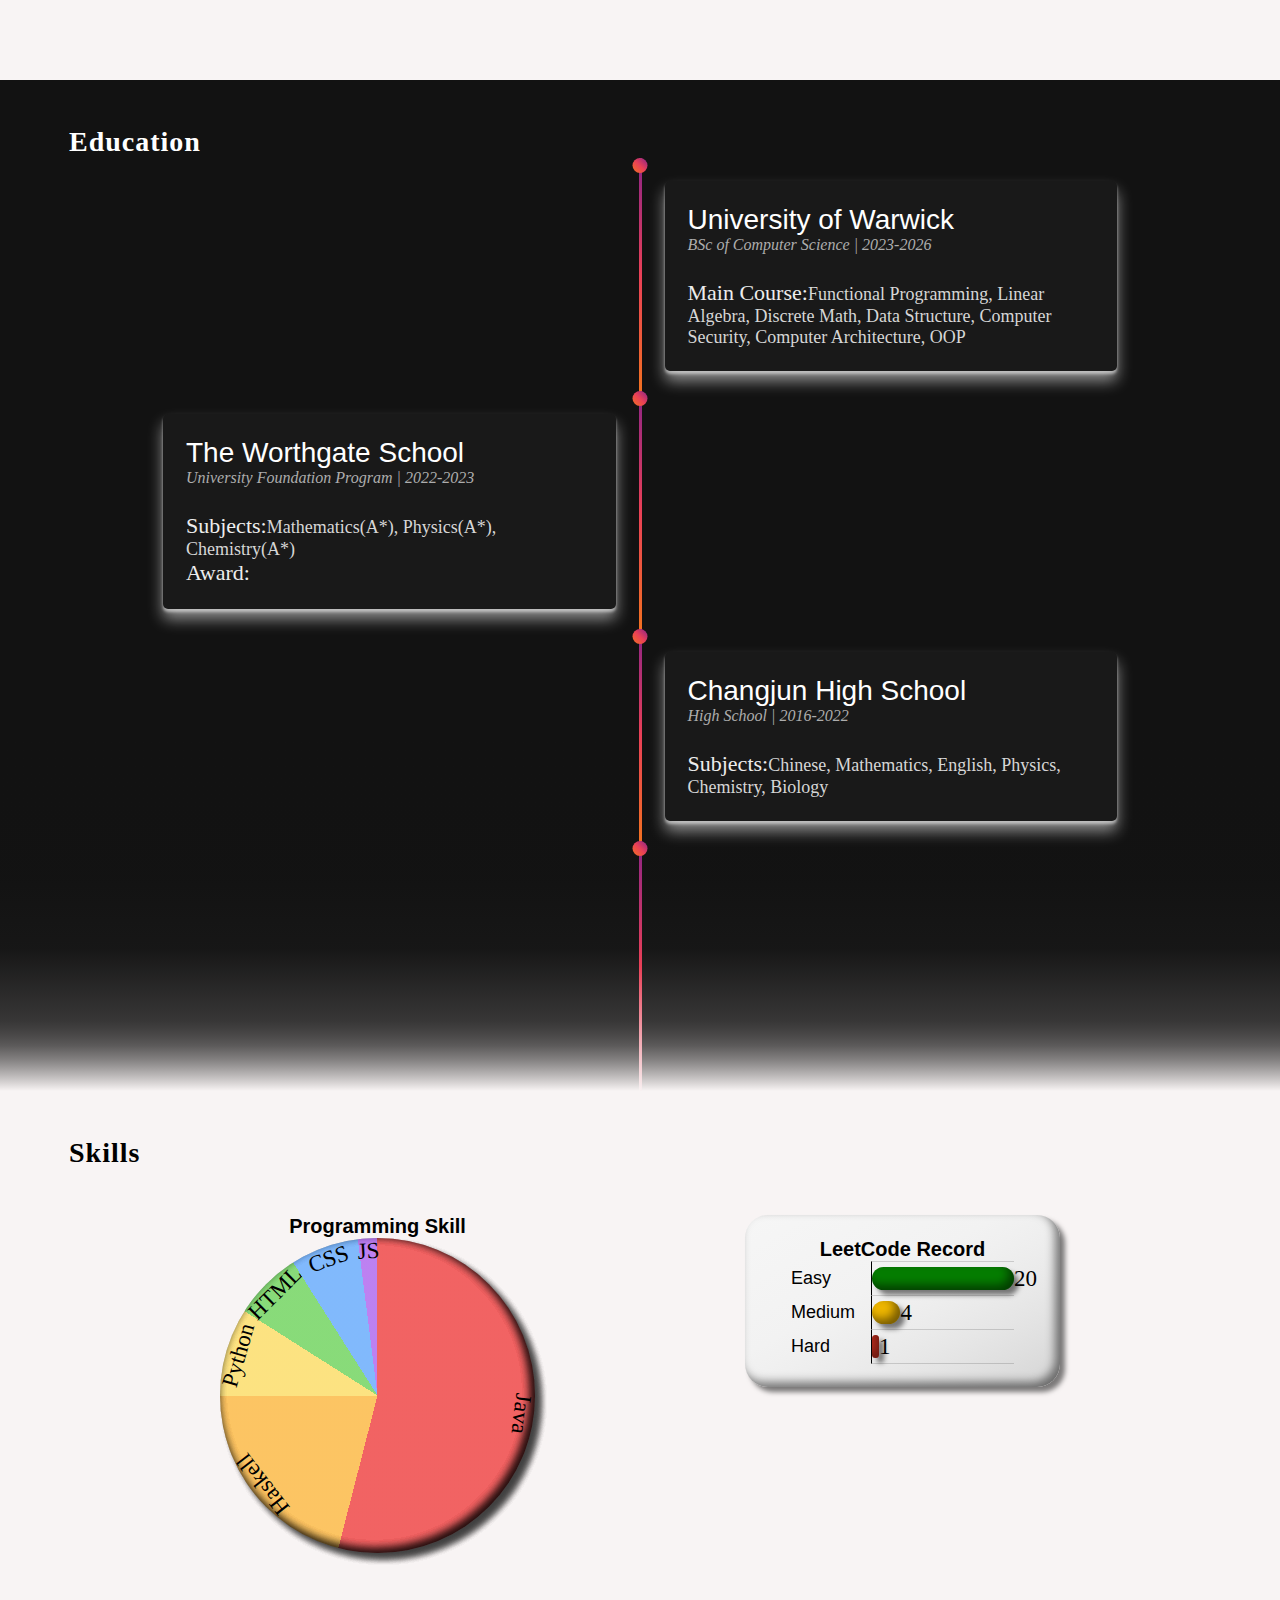
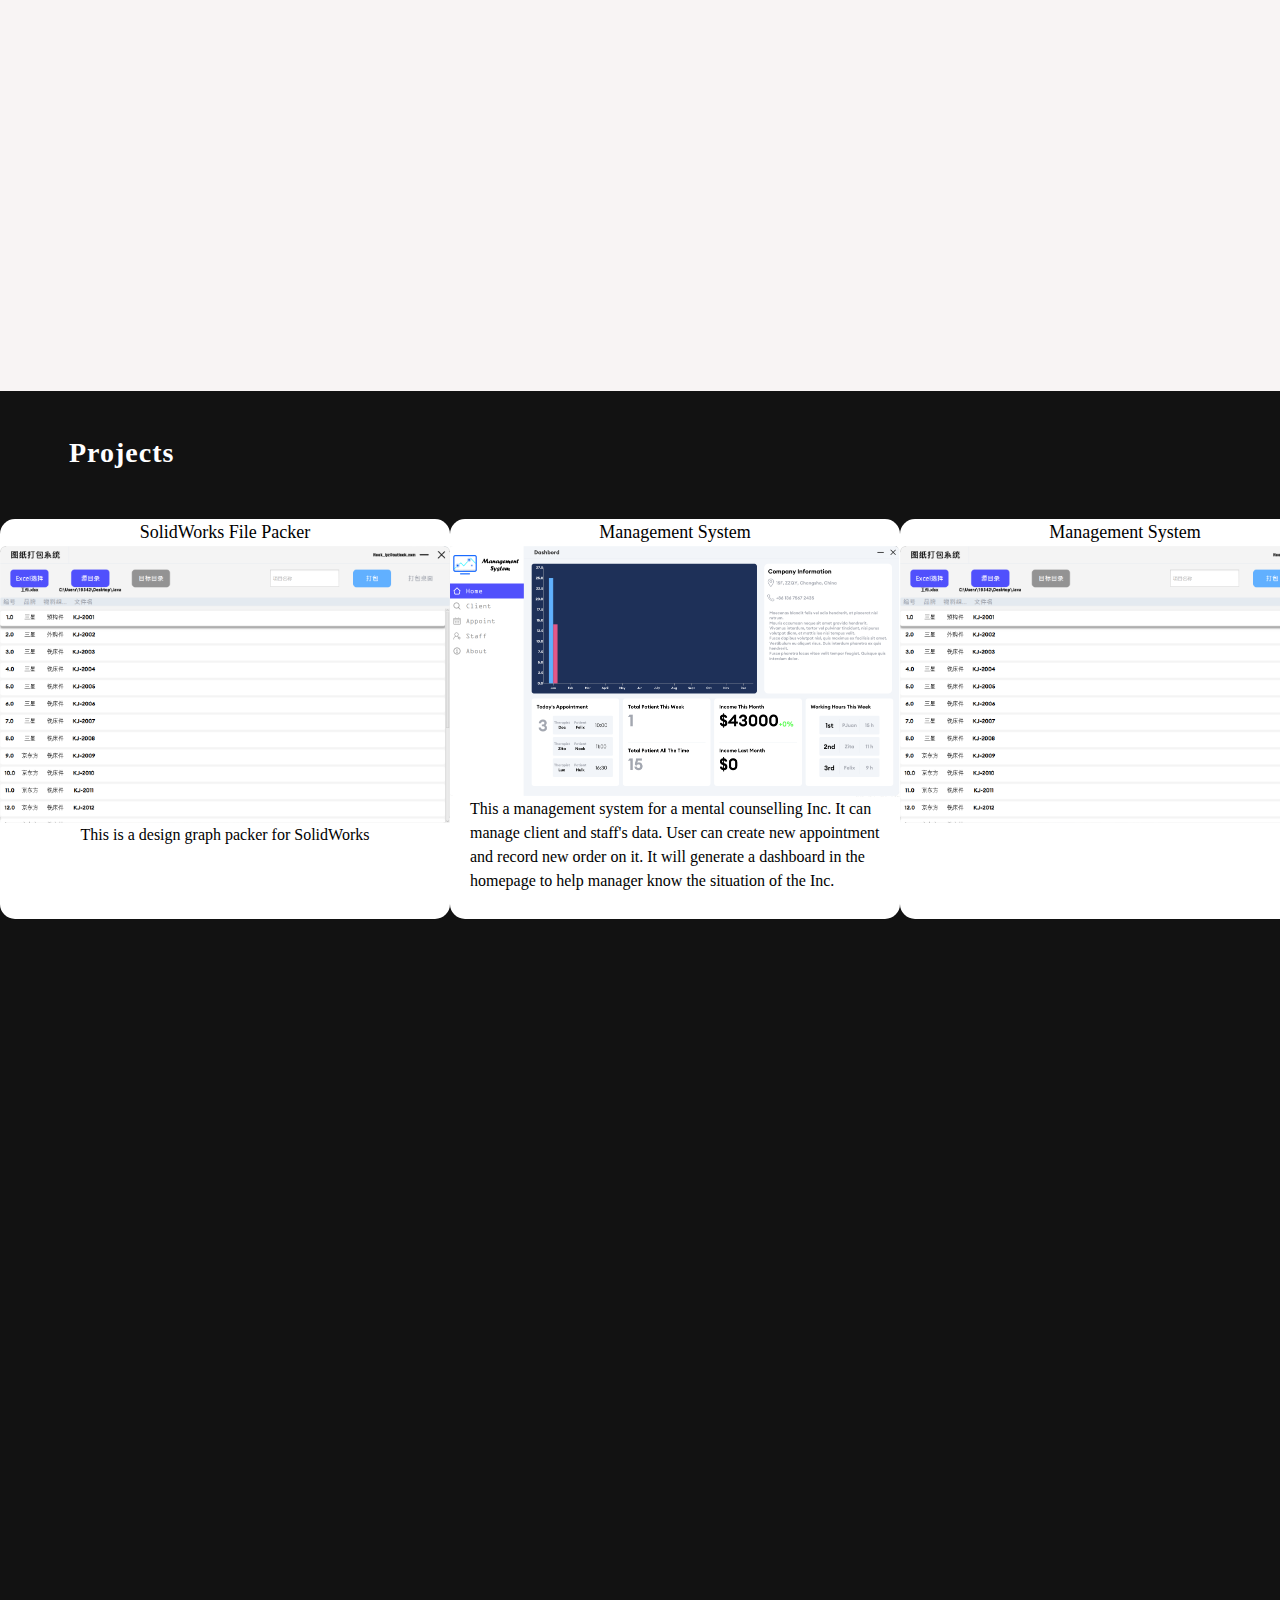
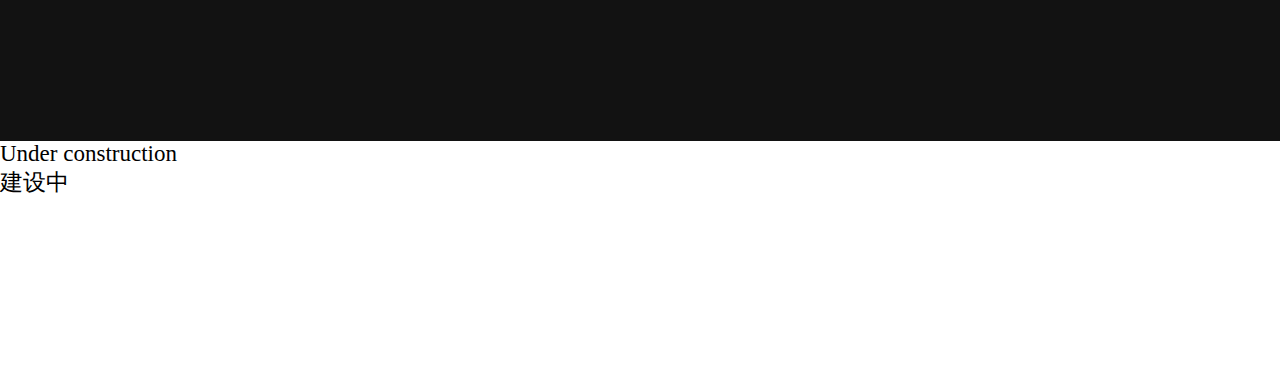
==== commit e5b982f7: "Add files via upload" ====
--- a/index.html
+++ b/index.html
@@ -1,5 +1,5 @@
 <!DOCTYPE html>
-<html lang="en">
+<html lang="en" xmlns="http://www.w3.org/1999/html">
 
 <!-- Title of page tag/标签页标题-->
 <head>
@@ -8,7 +8,11 @@
     <title>Yuanzhi Liu</title>
 
     <!-- CSS风格文件 -->
-    <link href="css/index.css" rel="stylesheet" />
+    <link href="css/home/index.css" rel="stylesheet" />
+    <link href="css/home/home.css" rel="stylesheet">
+    <link href="css/home/introduction.css" rel="stylesheet">
+    <link href="css/home/education.css" rel="stylesheet">
+    <link href="css/home/project.css" rel="stylesheet">
 
     <!-- 表格文件 -->
     <link href="asset/ChartCss/charts.min.css" rel="stylesheet" />
@@ -23,26 +27,11 @@
     <link href="asset/AwesomeFont/css/solid.css" rel="stylesheet" />
 
 
+
 </head>
 
 
 <body>
-
-    <!-- 顶部导航栏 -->
-    <div class="topNavi" id="1">
-
-        <!-- 图标 -->
-        <div class="logo"></div>
-
-        <!-- 右侧按键 -->
-        <ul class="topRight">
-            <li><a href="contact.html" id="contact">Contact</a></li>
-            <li><a href="#4">Project</a></li>
-            <li><a href="#3">Skills</a></li>
-            <li><a href="#2">Introduce</a></li>
-            <li><a href="#1">Home</a></li>
-        </ul>
-    </div>
 
     <!-- 返回顶部按钮 -->
     <!--
@@ -55,24 +44,51 @@
     </div>
 
 
-
-    <!-- 首页 书法名字 -->
-    <div class="name">
-        <img src="images/name.png" alt="my name" />
-    </div>
-
-    <!-- 网页介绍 Introduction -->
-    <div class="intro" id="2">
-        <h2>Introduction</h2>
+    <!-- Home 网站主页 -->
+    <section class="home">
+
+        <!-- 顶部导航栏 -->
+        <div class="topNavi" id="1">
+            <!-- 左侧 图标 -->
+            <div class="logo">
+                <img src="images/nook.png" alt="my name">
+            </div>
+
+            <!-- 右侧 按键 -->
+            <div class="buttons">
+                <ul>
+                    <li id="contact"><a href="contact.html">Contact</a></li>
+                    <li><a href="#4">Project</a></li>
+                    <li><a href="#3">Skills</a></li>
+                    <li><a href="#2">Introduce</a></li>
+                    <li><a href="#1">Home</a></li>
+                </ul>
+            </div>
+        </div>
+
+        <!-- 书法名字 -->
+        <div class="name">
+            <img src="images/name.png" alt="my name" />
+        </div>
+
+    </section>
+
+
+
+    <!-- Introduction 介绍 -->
+    <section class="introduction">
+
+        <!-- 网页介绍 -->
+        <div class="intro" id="2">
+            <h2>Introduction</h2>
             <p>Hello and welcome to Nook's website. <br> <br>This website contains some information about me</p>
-    </div>
-
-    <!-- 个人介绍 About -->
-    <section class="about-section">
-        <div class="about">
-
-            <!-- 个人介绍 左侧 -->
-            <div class="aboutLeft">
+        </div>
+
+        <!-- 信息板 -->
+        <div class="informationBoard">
+
+            <!-- 左侧 信息栏 -->
+            <div class="boardLeft">
 
                 <!-- 信息栏 -->
                 <ul>
@@ -84,7 +100,7 @@
                 </ul>
 
                 <!-- 按钮栏 -->
-                <div class="btn">
+                <div class="buttons">
                     <a href="https://github.com/Nook001"><button><i class="fa-brands fa-github"></i></button></a>
                     <a href="https://www.linkedin.com/in/%E8%BF%9C%E5%BF%97-%E5%88%98-539146252/"><button><i class="fa-brands fa-linkedin-in"></i></button></a>
                     <a href="mailto:Nook_lyz@outlook.com"><button><i class="fa-regular fa-envelope"></i></button></a>
@@ -92,15 +108,18 @@
             </div>
 
             <!-- 个人介绍 右侧 -->
-            <div class="aboutRight">
+            <div class="boardRight">
                 <p>
                     I am an international student enrolling in 2023 at the University of Warwick.
-                    I am currently studying for an undergraduate degree in Computer Science.
-                    My main programming languages are Java, Haskell and Python,
-                    and I can also write front-end code using HTML and CSS.
-                    My main interest is software engineering.<br><br>
-
-                    After school, I volunteer in various activities held by Warwick Volunteer and am interested in making computer games.
+                    I am currently studying for an undergraduate degree in Computer Science but taking some economy courses as well.
+                    I mainly program with Java, Haskell and Python,
+                    and design front-end pages using HTML and CSS.
+                    I'm recently developing applications based on JavaFX, MySQL and CSS.
+                    My main interest is building efficient tools for solving problems in real life. <br><br>
+
+                    After school, I volunteer in various activities held by Nature Conservation Volunteer in Warwick and I have accumulated more than 20h volunteering time. <br><br>
+
+                    If you need to build some tools for improving your working efficiency, feel free to contact me :)
                 </p>
             </div>
         </div>
@@ -110,7 +129,7 @@
     <!-- 教育经历 Education -->
     <section class="timeline-section">
 
-        <h2>Skills</h2>
+        <h2>Education</h2>
 
         <div class="timeline">
 
@@ -164,8 +183,9 @@
 
     </section>
 
+
     <!-- LeetCode数据 -->
-    <div class="skill" id="3">
+    <section class="skill" id="3">
 
         <h2>Skills</h2>
 
@@ -204,7 +224,6 @@
                     <tr>
                         <td style="--start: 0.98; --end: 1;"><span class="data"> JS </span></td>
                     </tr>
-
                 </tbody>
             </table>
 
@@ -214,17 +233,17 @@
                 <tbody>
                     <tr>
                         <th scope="row"> Easy </th>
-                        <td style="--size: 0.4; --color: rgb(5, 125, 0)"><span class="data"> 4 </span></td>
+                        <td style="--size: 1; --color: rgb(5, 125, 0)"><span class="data"> 20 </span></td>
                     </tr>
 
                     <tr>
                         <th scope="row"> Medium </th>
-                        <td style="--size: 0.2; --color: rgb(238, 182, 1)"><span class="data"> 2 </span></td>
+                        <td style="--size: 0.2; --color: rgb(238, 182, 1)"><span class="data"> 4 </span></td>
                     </tr>
 
                     <tr>
                         <th scope="row"> Hard </th>
-                        <td style="--size: 0.1; --color: rgb(219, 53, 34)"><span class="data"> 1 </span></td>
+                        <td style="--size: 0.05; --color: rgb(219, 53, 34)"><span class="data"> 1 </span></td>
                     </tr>
                 </tbody>
             </table>
@@ -232,7 +251,69 @@
 
         </div>
 
-    </div>
+    </section>
+
+
+    <!-- Project 项目 -->
+    <section class="projects" id="4">
+
+        <h2>Projects</h2>
+
+        <div class="projectRow">
+
+            <div class="project">
+                <!-- Title -->
+                <p class="title">
+                    SolidWorks File Packer
+                </p>
+
+                <!-- Image -->
+                <img src="images/packer.png"  alt="project packer"/>
+
+                <!-- Description -->
+                <p class="description">
+                This is a design graph packer for SolidWorks
+                </p>
+            </div>
+
+            <div class="project">
+                <!-- Title -->
+                <p class="title">
+                    Management System
+                </p>
+
+                <!-- Image -->
+                <img src="images/management.png"  alt="project packer"/>
+
+                <!-- Description -->
+                <p class="description">
+                    This a management system for a mental counselling Inc.
+                    It can manage client and staff's data.
+                    User can create new appointment and record new order on it.
+                    It will generate a dashboard in the homepage to help manager know the situation of the Inc.
+                </p>
+            </div>
+
+            <div class="project">
+
+                <!-- Title -->
+                <p class="title">
+                    Management System
+                </p>
+
+                <!-- Image -->
+                <img src="images/packer.png"  alt="project packer"/>
+
+                <!-- Description -->
+                <p class="description">
+
+                </p>
+            </div>
+        </div>
+
+
+
+    </section>
 
     <div class="construction">
         Under construction
--- a/css/home/index.css
+++ b/css/home/index.css
@@ -0,0 +1,124 @@
+html,body{
+    width: 100%;
+    height: 100%;
+    scroll-behavior: smooth;
+    font-size: 23px;
+}
+
+
+/*
+背景图片
+*/
+body {
+    background-image: url("../../images/moutain2.png");
+    background-size: 100% auto;
+    background-repeat: no-repeat;
+    background-position: top center;
+    background-attachment: fixed;
+}
+
+
+
+/*
+回到顶部按钮
+*/
+/* 位置 */
+#up {
+    position: fixed;
+    bottom: 1rem;
+    right: 1rem;
+}
+/* 大小 */
+#up button {
+    height: 2rem;
+    width: 2rem;
+    border-radius: 3rem;
+    border-color: rgb(174, 174, 174, 0);
+    background-color: rgb(210, 210, 210);
+    cursor: pointer;
+}
+/* 选中效果 */
+#up button:hover {
+    background-color: rgb(57, 57, 57);
+    color: white;
+}
+
+
+
+
+
+
+/*
+技能图表 Skill
+*/
+.skill {
+    width: 100%;
+    height: 100%;
+    margin: 0;
+    background-color: rgb(248,244,244);     /* 背景色 */
+}
+/* 标题 */
+.skill h2 {
+    padding-top: 2rem;
+    letter-spacing: 1px;
+    margin-left: 3rem;
+    font: bold 28px STXihei, "Microsoft YaHei";    /* 字体 */
+}
+/* 表格布局 */
+.chart {
+    display: flex;
+    justify-content: space-between;
+    margin: 2rem 5rem;
+}
+/* 表格宽度 */
+.chart table{
+    width: 30%;
+}
+/* 柱状图 属性 */
+.chart .bar {
+    --color: rgba(90,165,255,0.5);
+    padding: 1rem 2rem;
+    border-radius: 1rem;
+    background: linear-gradient(to bottom right, rgb(246,246,246), 75%, rgb(211,211,211));
+    box-shadow:
+            inset -5px -5px 10px rgba(0, 0, 0, 0.5),
+            5px 5px 5px rgba(0, 0, 0, 0.5);
+}
+.chart caption {
+    font: bold 20px Tahoma,Helvetica,Arial,'宋体',sans-serif;
+}
+/*柱状图 标签属性*/
+.chart th {
+    font: 18px Tahoma,Helvetica,Arial,'宋体',sans-serif;
+}
+/* 柱状图 柱子属性 */
+.chart .bar td {
+    border-radius: 0.5rem;
+    box-shadow:
+            inset -5px -5px 10px rgba(0, 0, 0, 0.5),
+            5px 5px 5px rgba(0, 0, 0, 0.5);
+}
+
+.chart .pie td {
+    box-shadow:
+            inset -3px -3px 10px rgba(0, 0, 0, 0.3),
+            6px 6px 6px rgba(0, 0, 0, 0.2);
+}
+
+
+
+.construction{
+    width: 100%;
+    height: 10rem;
+    background-color: white;
+    flex: 50px;
+}
+
+
+
+
+
+*{
+    margin: 0;
+    padding: 0;
+}
--- a/css/home/home.css
+++ b/css/home/home.css
@@ -0,0 +1,135 @@
+/* 顶部导航栏 */
+.topNavi {
+    /* 弹性盒子 两侧对齐*/
+    display: flex;
+    justify-content: space-between;
+
+    /* 位置固定在顶部 */
+    position: absolute;
+
+    /* 宽度 高度*/
+    max-width:100%;
+    width: 100VW;
+
+    height: 60px;
+
+    /* 背景框毛玻璃效果 */
+    backdrop-filter: blur(2px);
+    -webkit-backdrop-filter: blur(2px);
+
+    /* 背景框颜色 */
+    background-image: linear-gradient(110deg, rgb(242, 242, 242, 0.9) 0%, rgb(190, 190, 190, 0.9) 95%);
+
+    /* 内嵌阴影 */
+    box-shadow: 0 -3px 6px rgb(194, 194, 194) inset;
+
+    /* 字体 */
+    font: 23px bold Arial, sans-serif;
+}
+
+
+
+/* Logo */
+.home .logo{
+    flex: 1;
+    align-content: center;
+}
+
+.home .logo img{
+    padding-left: 5rem;
+    width: 4.5rem;
+    height: auto;
+}
+
+
+
+/* Buttons */
+
+
+/* Button bar */
+.home .buttons {
+    flex: 1;
+
+    height: 60px;
+    align-items: center;
+}
+
+
+/* Button Container */
+.home .buttons ul{
+    /* 横向排列 从右到左 */
+    display: flex;
+    align-items: center;
+    flex-direction: row-reverse;
+    /* 去除点 */
+    list-style: none;
+    /* 高度 */
+    height: 60px;
+}
+
+
+/* Individual Button */
+.home .buttons ul li {
+    /* Border */
+    border-width: 0 1px;
+    border-color: rgba(232, 232, 232, 0.2);
+    border-style: solid;
+
+    /* Background */
+    background-color: transparent;
+
+    /* Position*/
+    text-align: center; /* 居中对齐 */
+    padding: 0 10px;    /* 按钮间距 */
+
+    /* 高度 */
+    height: 45px;
+    line-height: 45px;
+}
+.home .buttons ul li:first-child {
+    color: rgb(74, 74, 74);
+    background-color: rgb(168, 168, 168);
+    border-radius: 10px;
+}
+
+
+/* Button Text */
+.home .buttons ul li a {
+    color: rgb(74, 74, 74);         /* Color */
+    text-decoration-line: none;     /* 去除下划线 */
+}
+
+
+/* Button Hover */
+.home .buttons ul li:hover:not(:first-child){
+    /* 圆角 */
+    border-radius: 15px;
+    /* 背景变色 */
+    background-color: rgb(147, 167, 214);
+    /* 文字变色 */
+    color: rgb(255, 255, 255);
+    /* 动画时间 */
+    transition: background-color 300ms,color 300ms;
+    cursor: pointer;
+}
+
+/* Name Image */
+.home .name {
+    height: 80VH;
+    padding: 15VH;
+    max-height: 100%;
+    text-align: center;
+}
+.home .name img {
+    padding: 0;
+    height: 80vh;
+    max-height: 100%;
+}
+
+
+
+
+
+
+
+
--- a/css/home/introduction.css
+++ b/css/home/introduction.css
@@ -0,0 +1,145 @@
+/* Area size */
+.introduction {
+    background-color: rgb(248,244,244);     /* 背景色 */
+    max-width: 100%;
+    width: 100vw;
+    height: 30rem;
+}
+
+
+
+/* Web Introduction */
+.intro {
+    display: flex;
+    flex-direction: column;
+    justify-content: space-around;
+
+    max-width: 100%;
+    width: 100vw;
+    height: 6rem;
+
+    background-color: rgb(27, 33, 45);     /* 背景色 */
+}
+
+/* Title */
+.intro h2 {
+    /* 离边框顶部高度 */
+    width: 100%;    /* 宽度 */
+    height: 2rem;   /* 高度 */
+    text-align: center;     /* 居中 */
+    font: bold 36px STXihei, "Microsoft YaHei";    /* 字体 */
+    color: antiquewhite;
+}
+
+/* Content */
+.intro p {
+    padding-bottom: 0.3rem;
+    width: 100%;
+    text-align: center;
+    font: 21px/1.0 STXihei, "Microsoft YaHei";
+    color: antiquewhite;
+}
+
+
+
+
+/* Information Board */
+.informationBoard {
+    height: 24rem;
+    display: flex;
+    justify-content: center;
+    width: 1100px;
+    margin: 0 auto;
+}
+
+
+/* 左侧 */
+.boardLeft {
+    margin-top: 40px;
+
+    flex: 1;
+    display: flex;
+    flex-flow: column;
+
+    width: 100%;
+}
+/* 信息栏 */
+.boardLeft ul {
+    width: 15rem;      /* 总宽度 */
+}
+
+.boardLeft li {
+    list-style: none;           /* 去除li的点 */
+    padding-top: 1rem;          /* 行距 */
+    padding-bottom: 0.5rem;     /* 下划线距离 */
+    border-bottom: 2px solid rgb(220,220,220);  /* 下划线 */
+    text-align: left;           /* 左侧对齐 */
+    font: 18px STXihei, "Microsoft YaHei";
+    color: rgb(27, 33, 45);
+}
+
+
+/* 按钮栏 位置*/
+.boardLeft .buttons {
+    margin-top: 1.5rem;
+    width: 15rem;      /* 总宽度 */
+    display: flex;
+    flex-direction: row;            /* 按行排列 */
+    justify-content: space-around;  /* 均匀排列 */
+}
+
+/* 按钮栏 属性 */
+.boardLeft .buttons button {
+    height: 2.5rem;
+    width: 2.5rem;
+    cursor: pointer;
+    background-color: rgb(248,244,244);
+    border-radius: 15px;    /* 圆角 */
+    border-color: black;    /* 边框颜色 */
+    transition: all 270ms;  /* 动画速度 */
+}
+/* 按钮栏 选中效果 */
+.boardLeft .buttons button:hover {
+    color: white;
+    background-color: black;
+    transform: scale(1.25) translateY(-5px);    /* 放大 上移 */
+    transition: all 250ms;
+}
+
+
+
+
+
+/* 介绍 右侧 */
+.boardRight {
+    margin-top: 40px;
+
+    flex: 1.6;  /* Set left-right ratio in golden ratio 1:1.6 */
+
+    /*margin-top: 2rem;*/
+    text-align: left;   /* 左侧对齐 */
+    font: 20px/1.5 Tahoma,Helvetica,Arial,'宋体',sans-serif;
+    color: rgb(146,146,146);
+}
+
+.boardRight p {
+    max-width: 30rem;
+}
+
+
+
+/* slide in anime */
+.slideInAnimation {
+    animation: slideIn 1s 1;
+}
+
+@keyframes slideIn {
+    from {
+        margin-top: 250px;
+        opacity: 0;
+    }
+    to {
+        margin-top: 0;
+        opacity: 100%;
+    }
+}--- a/css/home/education.css
+++ b/css/home/education.css
@@ -0,0 +1,107 @@
+/*
+教育经历
+*/
+.timeline-section {
+    background: linear-gradient(rgb(18, 18, 18), 93%, rgb(92, 90, 90), 98%, rgb(248,244,244));
+}
+
+/* 标题 */
+.timeline-section h2 {
+    color: white;
+    padding-top: 2rem;
+    letter-spacing: 1px;
+    margin-left: 3rem;
+    font: bold 28px STXihei, "Microsoft YaHei";    /* 字体 */
+}
+
+.timeline {
+    display: flex;
+    flex-direction: column;
+    align-items: center;
+    justify-content: center;
+
+    min-height: 100vh;
+    height: auto;
+    max-width: 1000px;
+    margin: 0 auto;
+}
+
+.timeline-content {
+    align-items: center;
+    justify-content: center;
+
+    background: rgb(25, 25, 25);
+    box-shadow: rgba(230, 230, 230, 0.6) 0px 10px 15px, rgba(230, 230, 230, 0.6) 0px 3px 3px;
+
+    border-radius: 5px;
+
+    padding: 1rem 1rem;
+    margin: 1rem 1rem 20px;
+
+    overflow-wrap: break-word !important;
+}
+
+.timeline-content .title {
+    color: white;
+    font: 28px bold Arial, sans-serif;
+}
+
+.timeline-content .time {
+    color: rgb(173, 173, 173);
+    font: 16px Arial sans-serif;
+    font-style: italic;
+}
+
+.timeline-content p {
+    color: rgb(214, 214, 214);
+    font: 18px Arial sans-serif;
+}
+
+.timeline-content p span {
+    color: rgb(237, 237, 237);
+    font: 22px Arial sans-serif;
+}
+
+.timeline-end {
+    align-items: center;
+    justify-content: center;
+
+    background: rgba(0, 0, 0, 0);
+    height: 250px;
+    overflow-wrap: break-word !important;
+}
+
+.timeline-end-middle {
+    position: relative;
+    background-image: linear-gradient(45deg, rgb(248,244,244), #E94057, #8A2387);
+    width: 3px;
+    height: 100%;
+}
+
+
+@media screen and (min-width: 768px) {
+    .timeline {
+        display: grid;
+        grid-template-columns: 1fr 3px 1fr;
+    }
+    .timeline-middle {
+        position: relative;
+        background-image: linear-gradient(45deg, #F27121, #E94057, #8A2387);
+        width: 3px;
+        height: 100%;
+    }
+    .main-middle {
+        opacity: 0;
+    }
+    .timeline-circle {
+        position: absolute;
+        top: 0;
+        left: 50%;
+        width: 15px;
+        height: 15px;
+        border-radius: 50%;
+        background-image: linear-gradient(45deg, #F27121, #E94057, #8A2387);
+        -webkit-transform: translateX(-50%);
+        transform: translateX(-50%);
+    }
+}--- a/css/home/project.css
+++ b/css/home/project.css
@@ -0,0 +1,53 @@
+.projects {
+    width: 100%;
+    height: 150%;
+    margin: 0;
+    background-color: rgb(18, 18, 18);
+}
+
+.projects h2 {
+    color: white;
+    padding-top: 2rem;
+    letter-spacing: 1px;
+    margin-left: 3rem;
+    font: bold 28px STXihei, "Microsoft YaHei";    /* 字体 */
+}
+
+.projectRow {
+    display: flex;
+    flex-direction: row;
+    justify-content: space-evenly;
+    width: 100%;
+    margin: 50px 0;
+}
+
+.project {
+    width: 500px;
+    height: 400px;
+    display: flex;
+
+    background-color: white;
+    border-radius: 15px;
+
+
+    flex-direction: column;
+
+    align-items: center;
+
+}
+
+
+.project img {
+    width: 450px;
+    height: auto;
+}
+
+.project .title {
+    font: 18px/1.5 'Euclid Circular B SemiBold';
+}
+
+.project .description {
+    padding: 0 20px;
+
+    font: 16px/1.5 'Euclid Circular B';
+}
